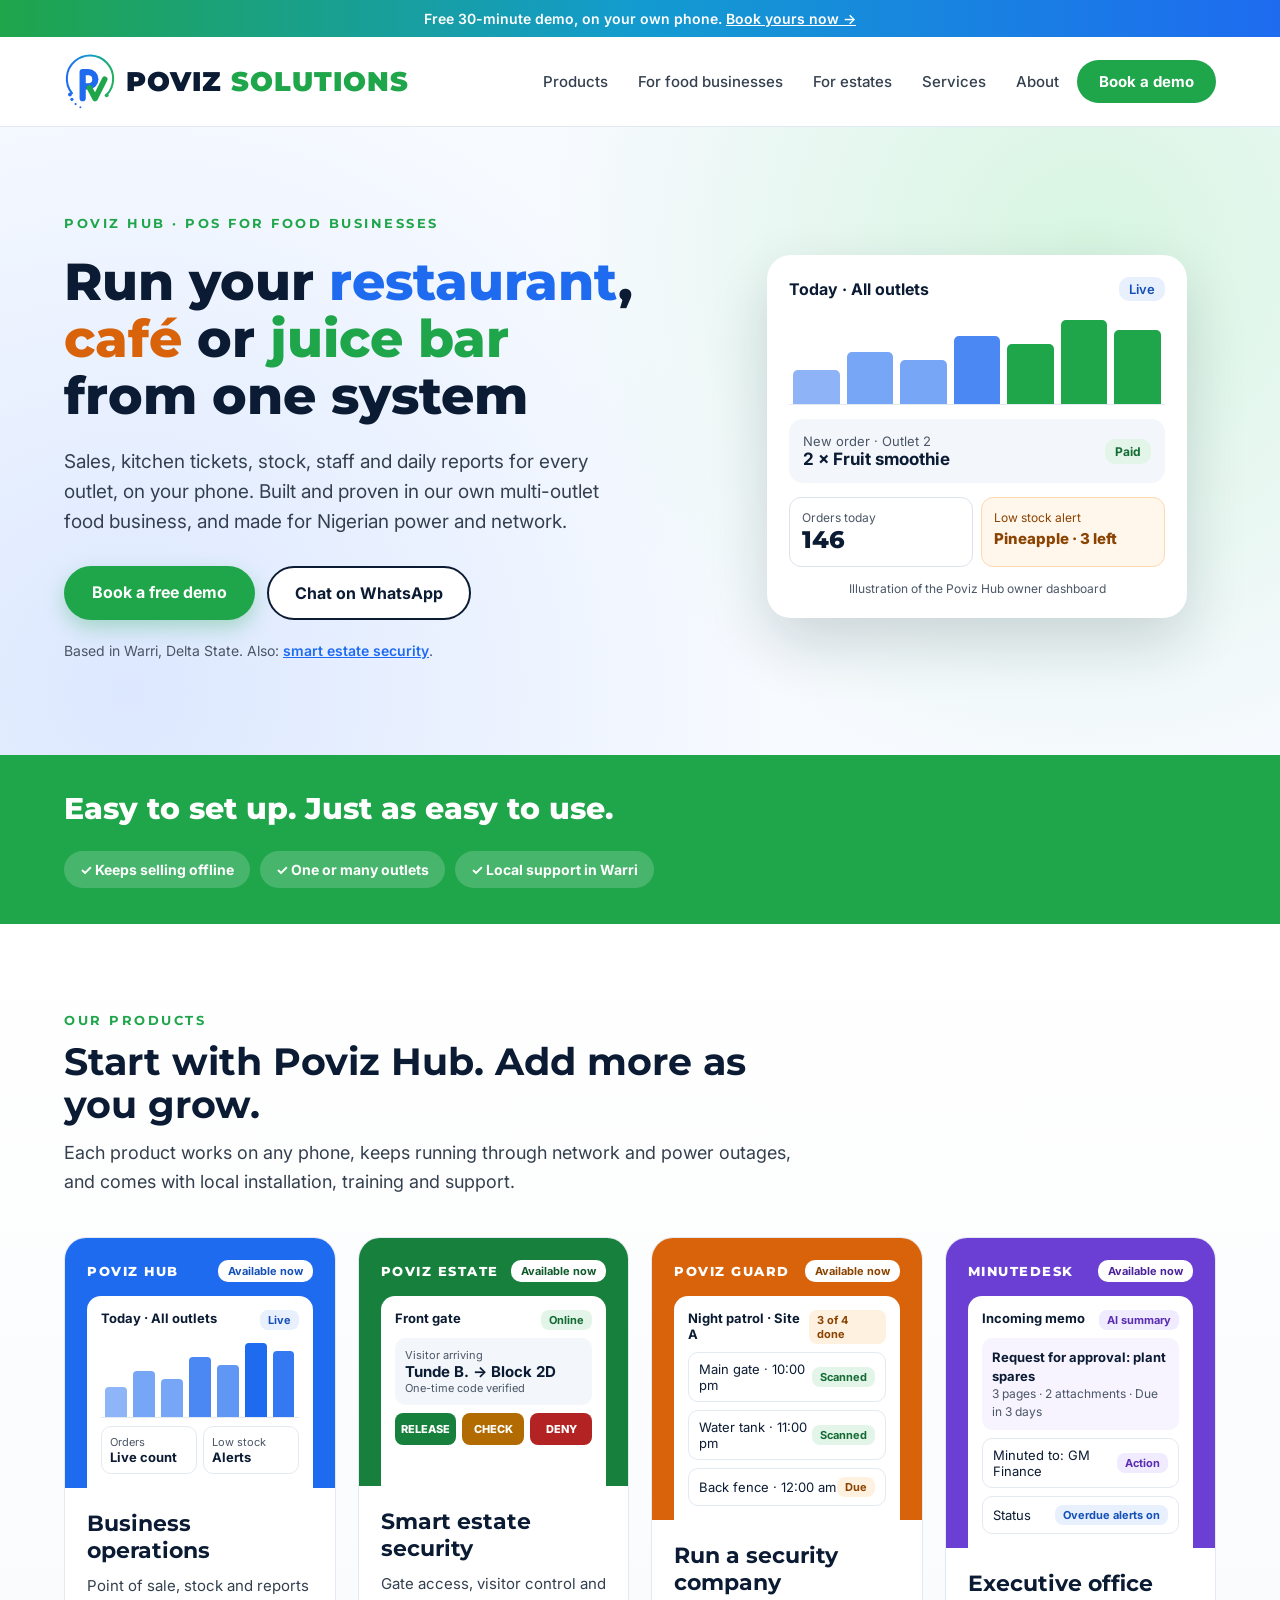
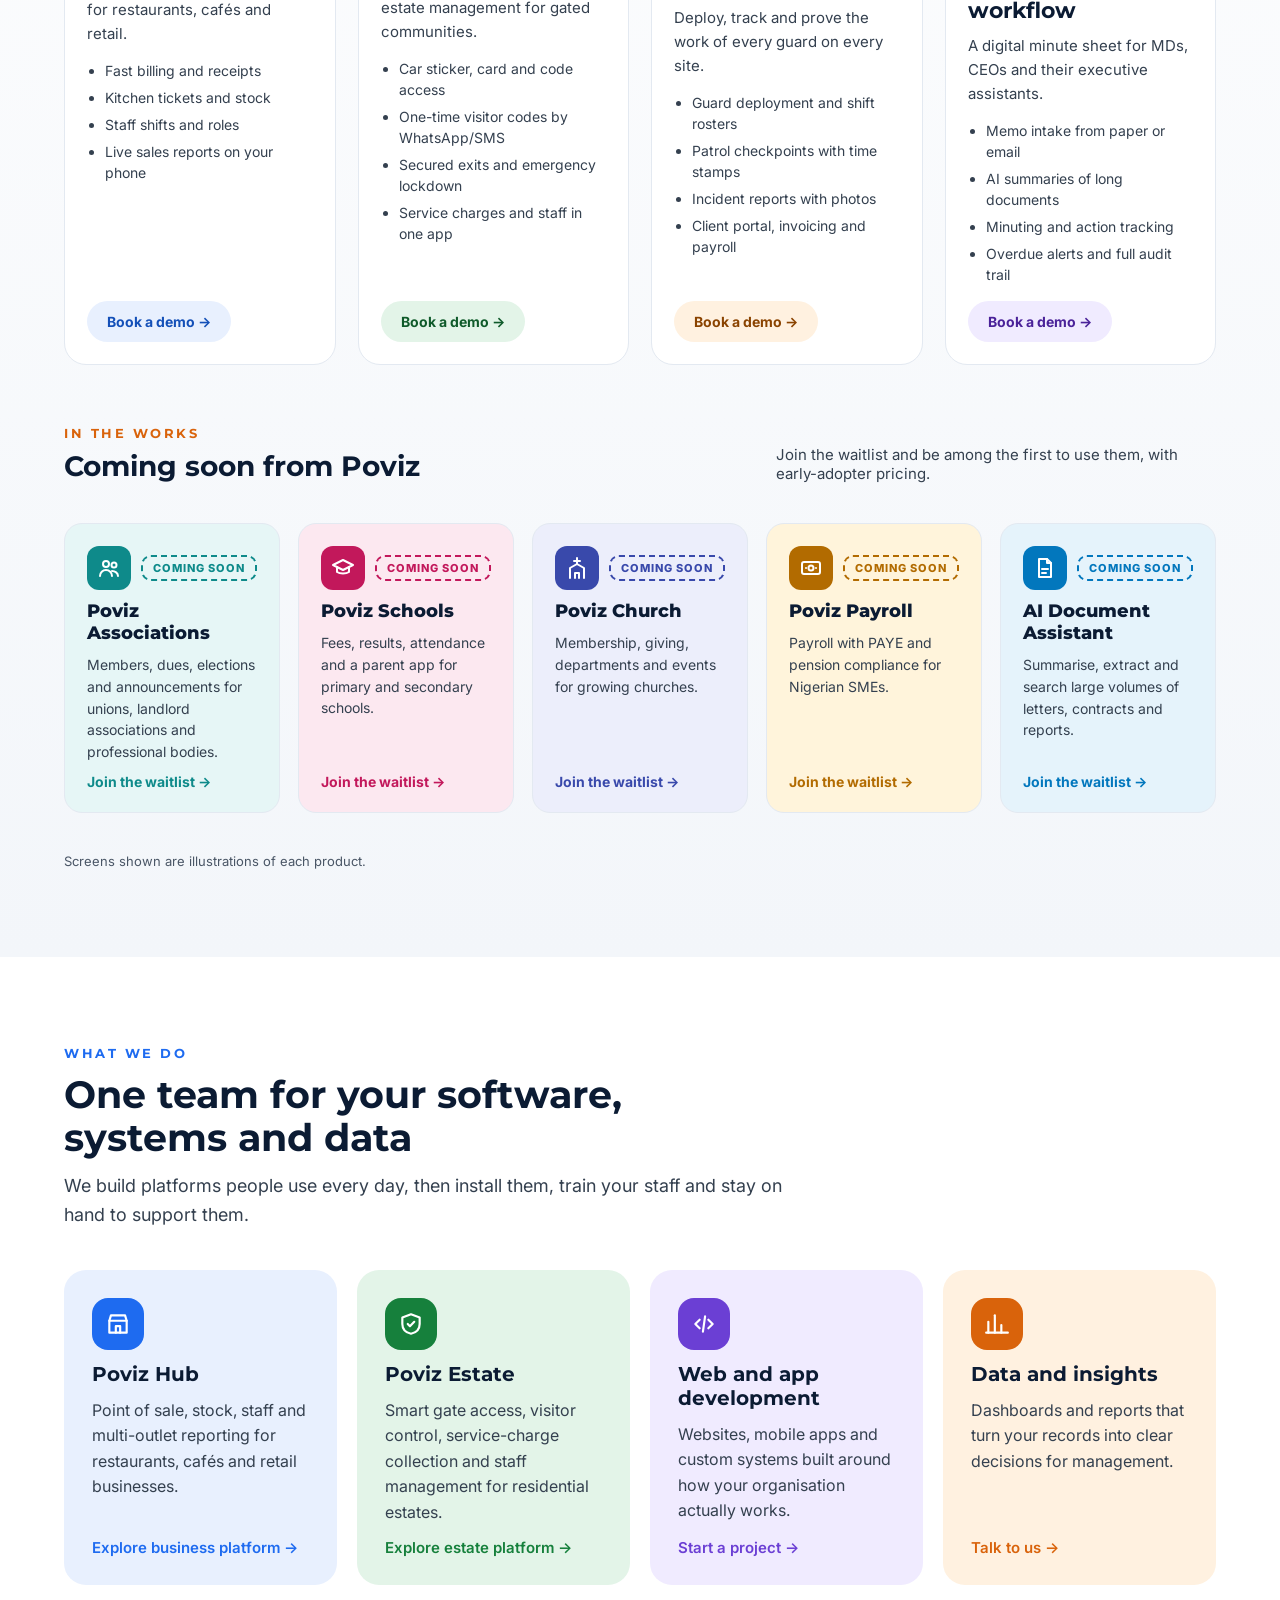
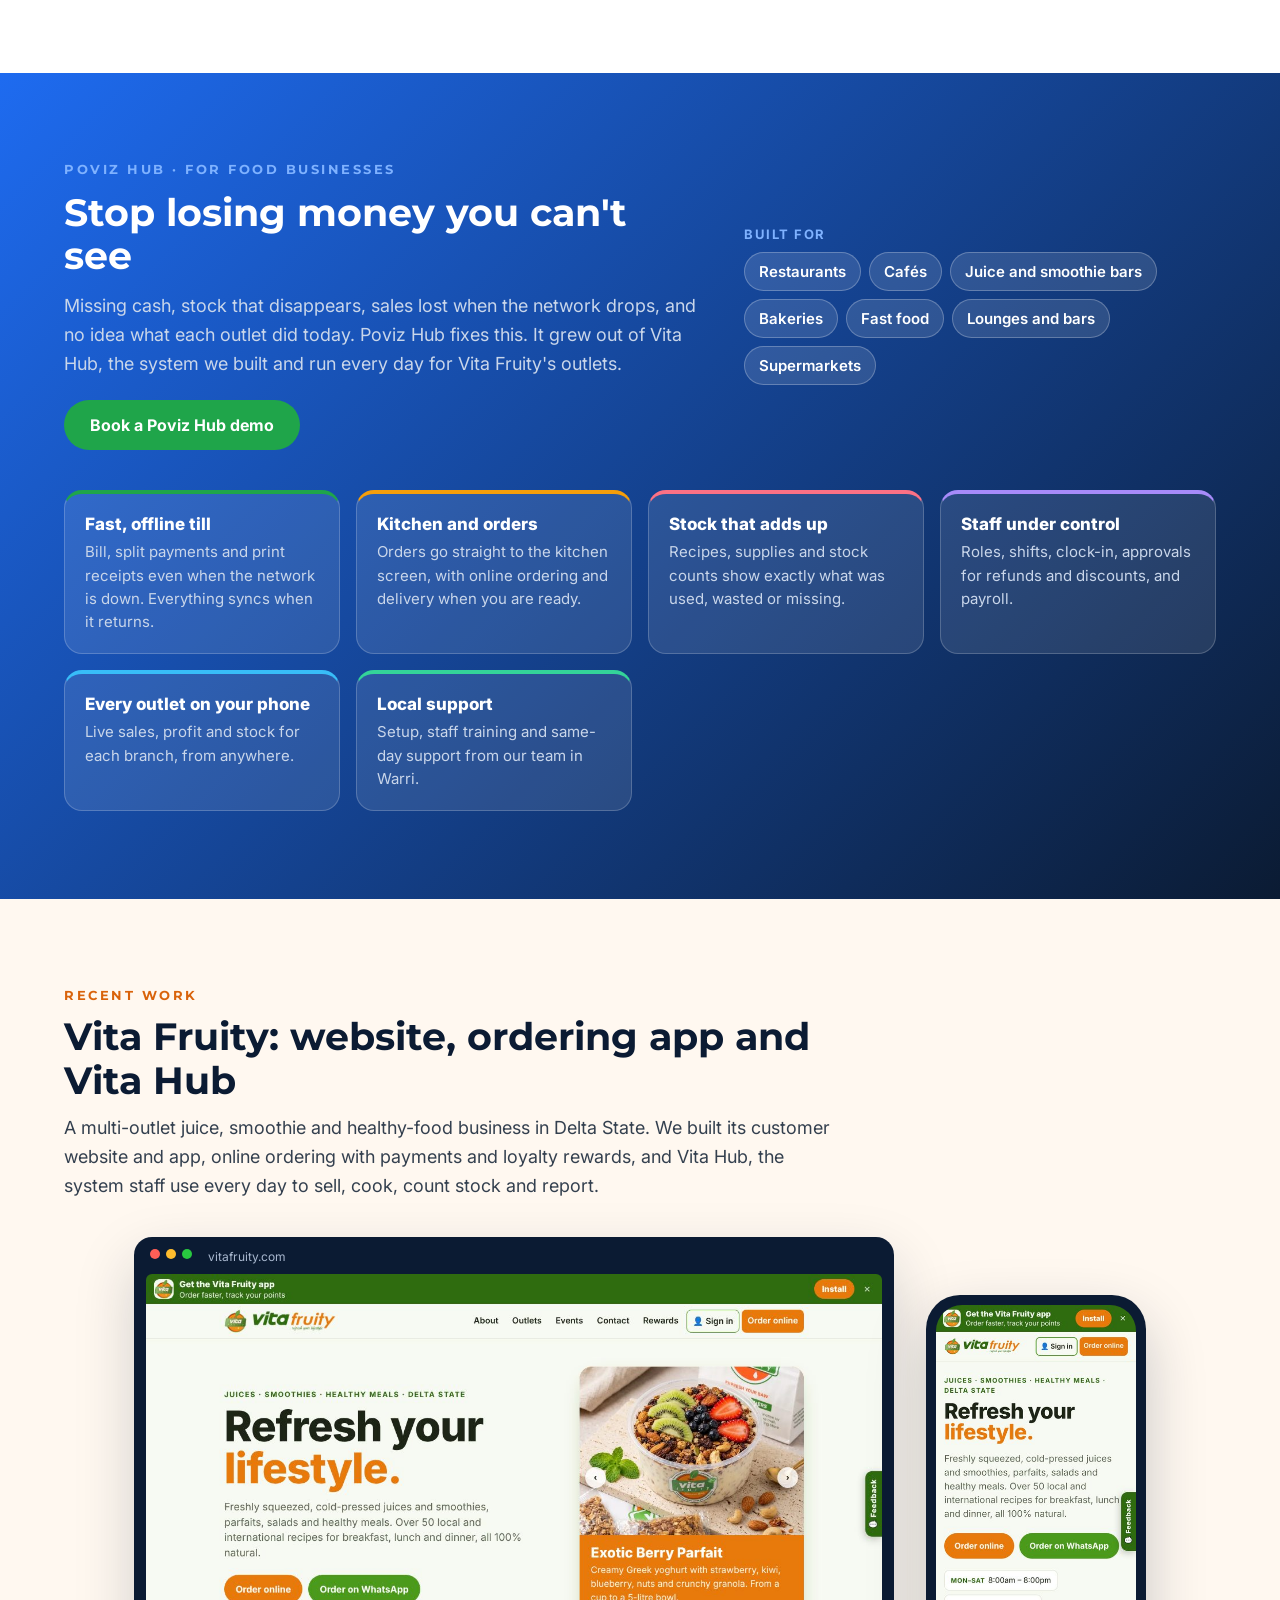
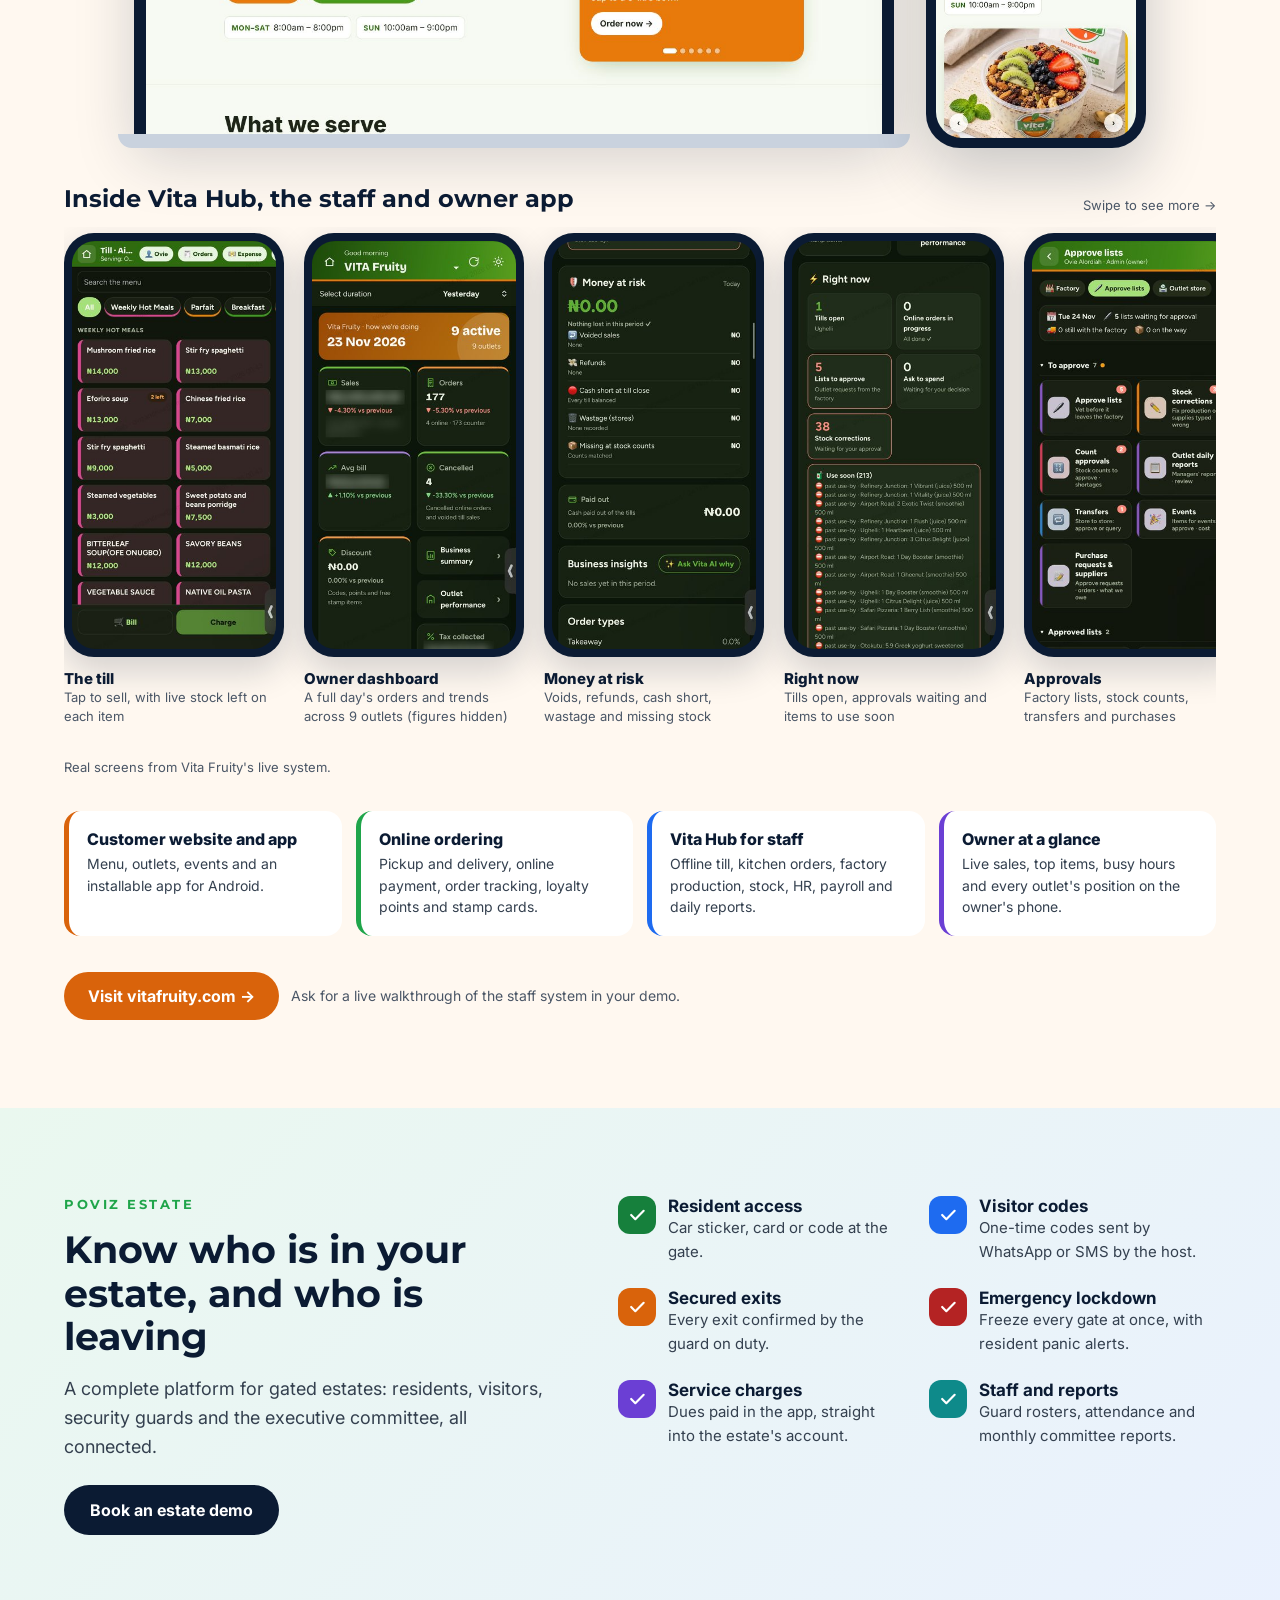
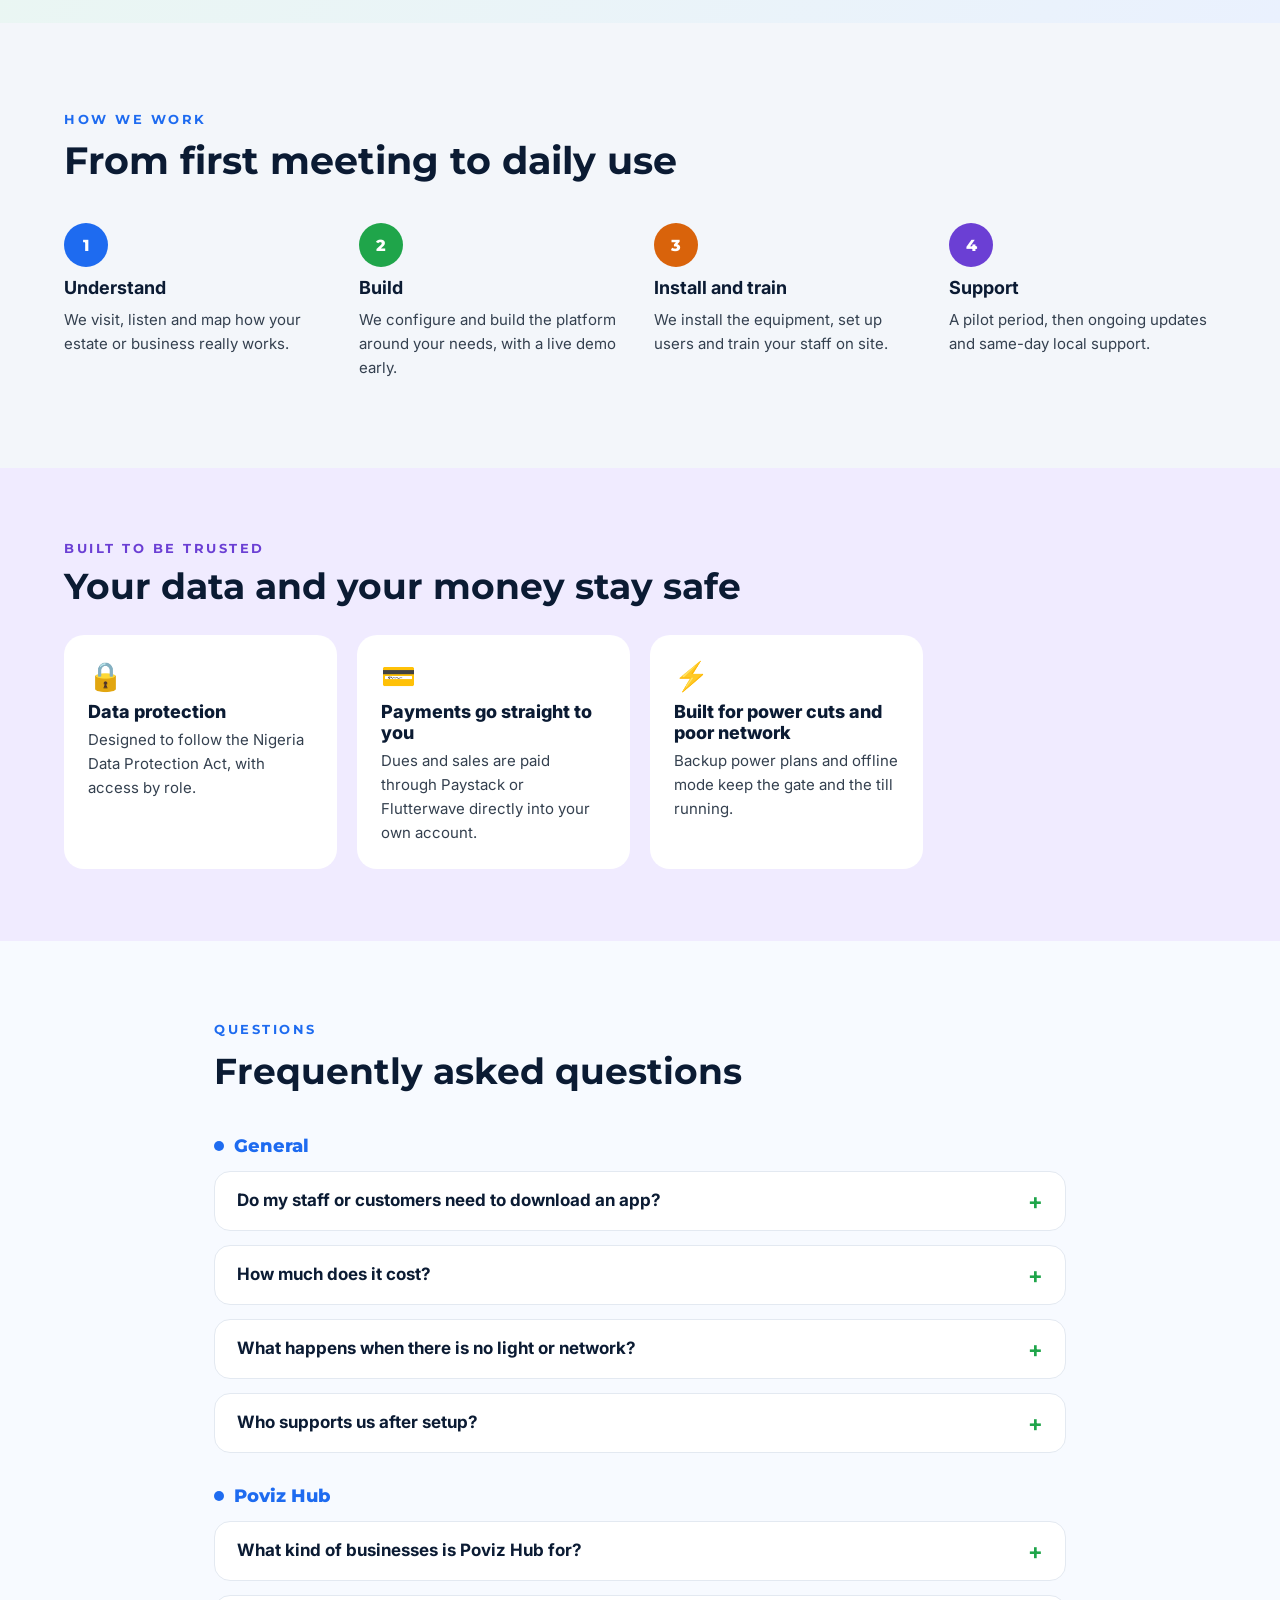
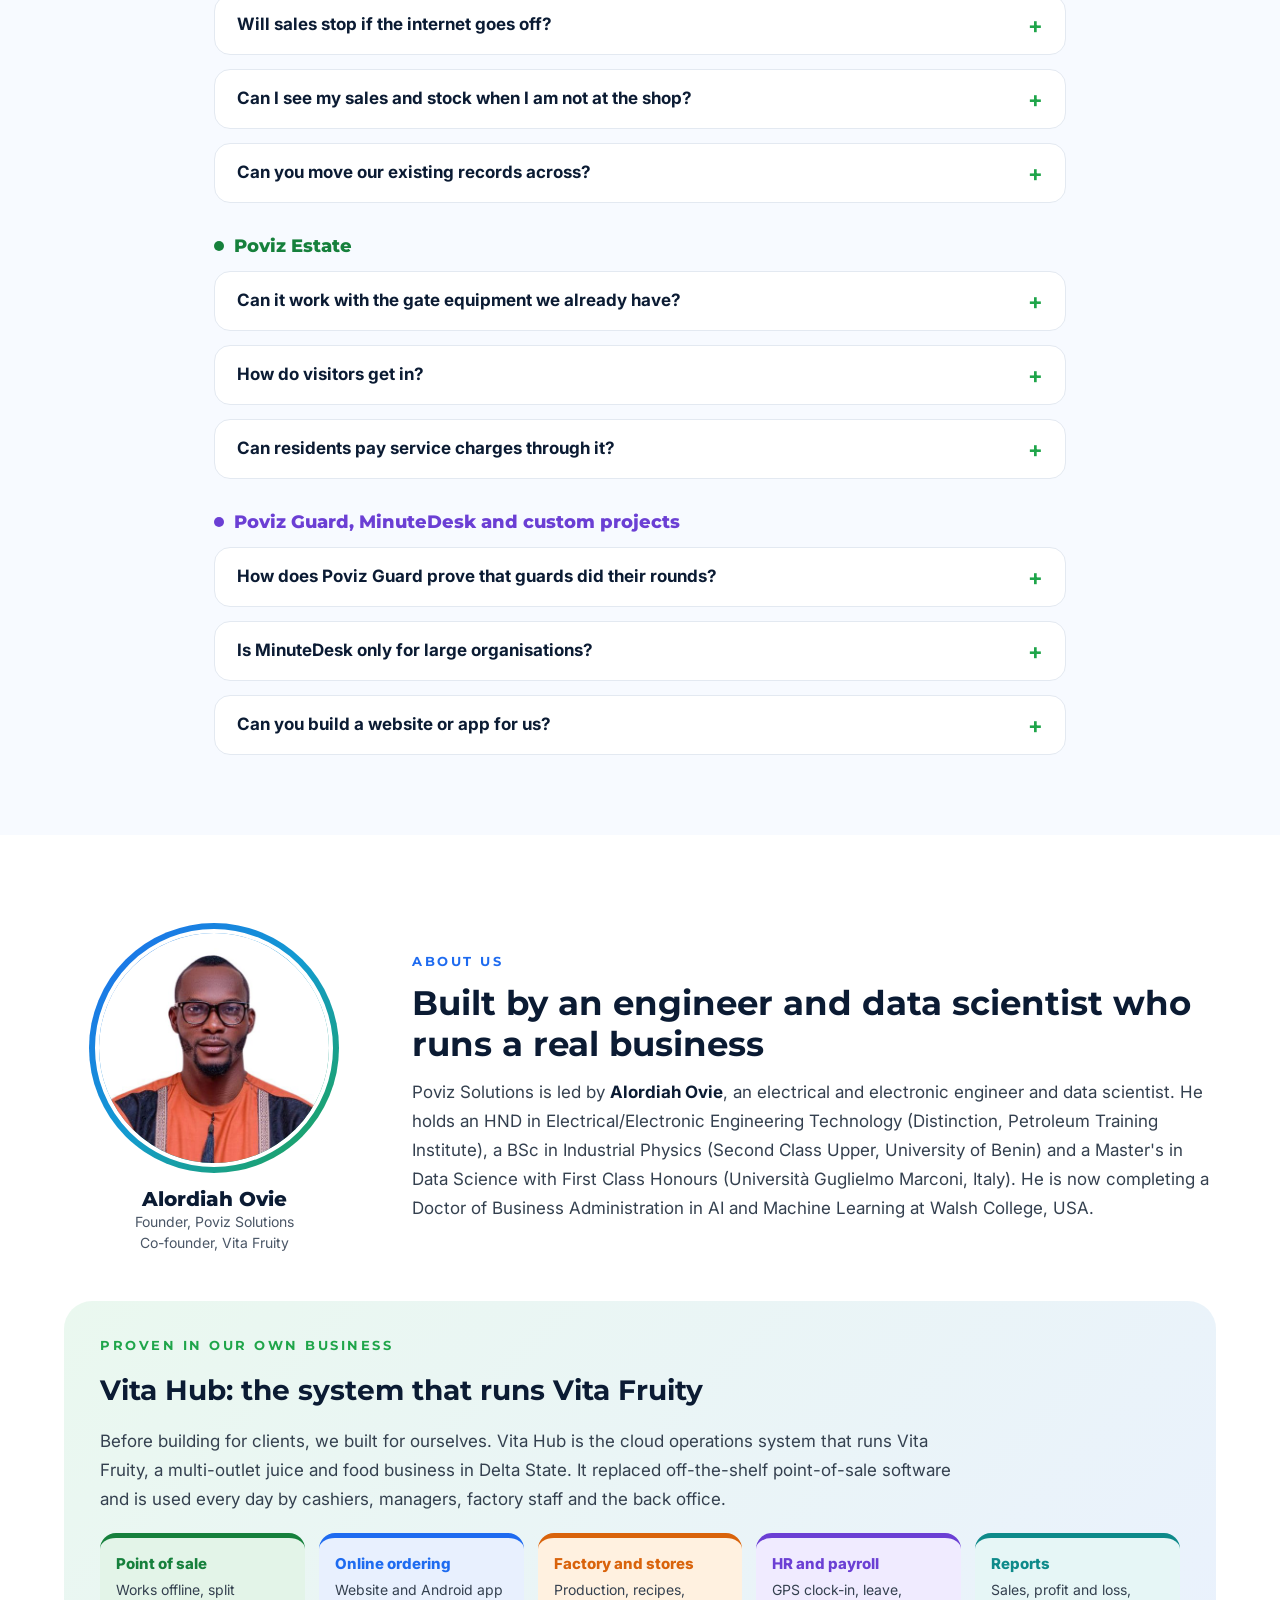
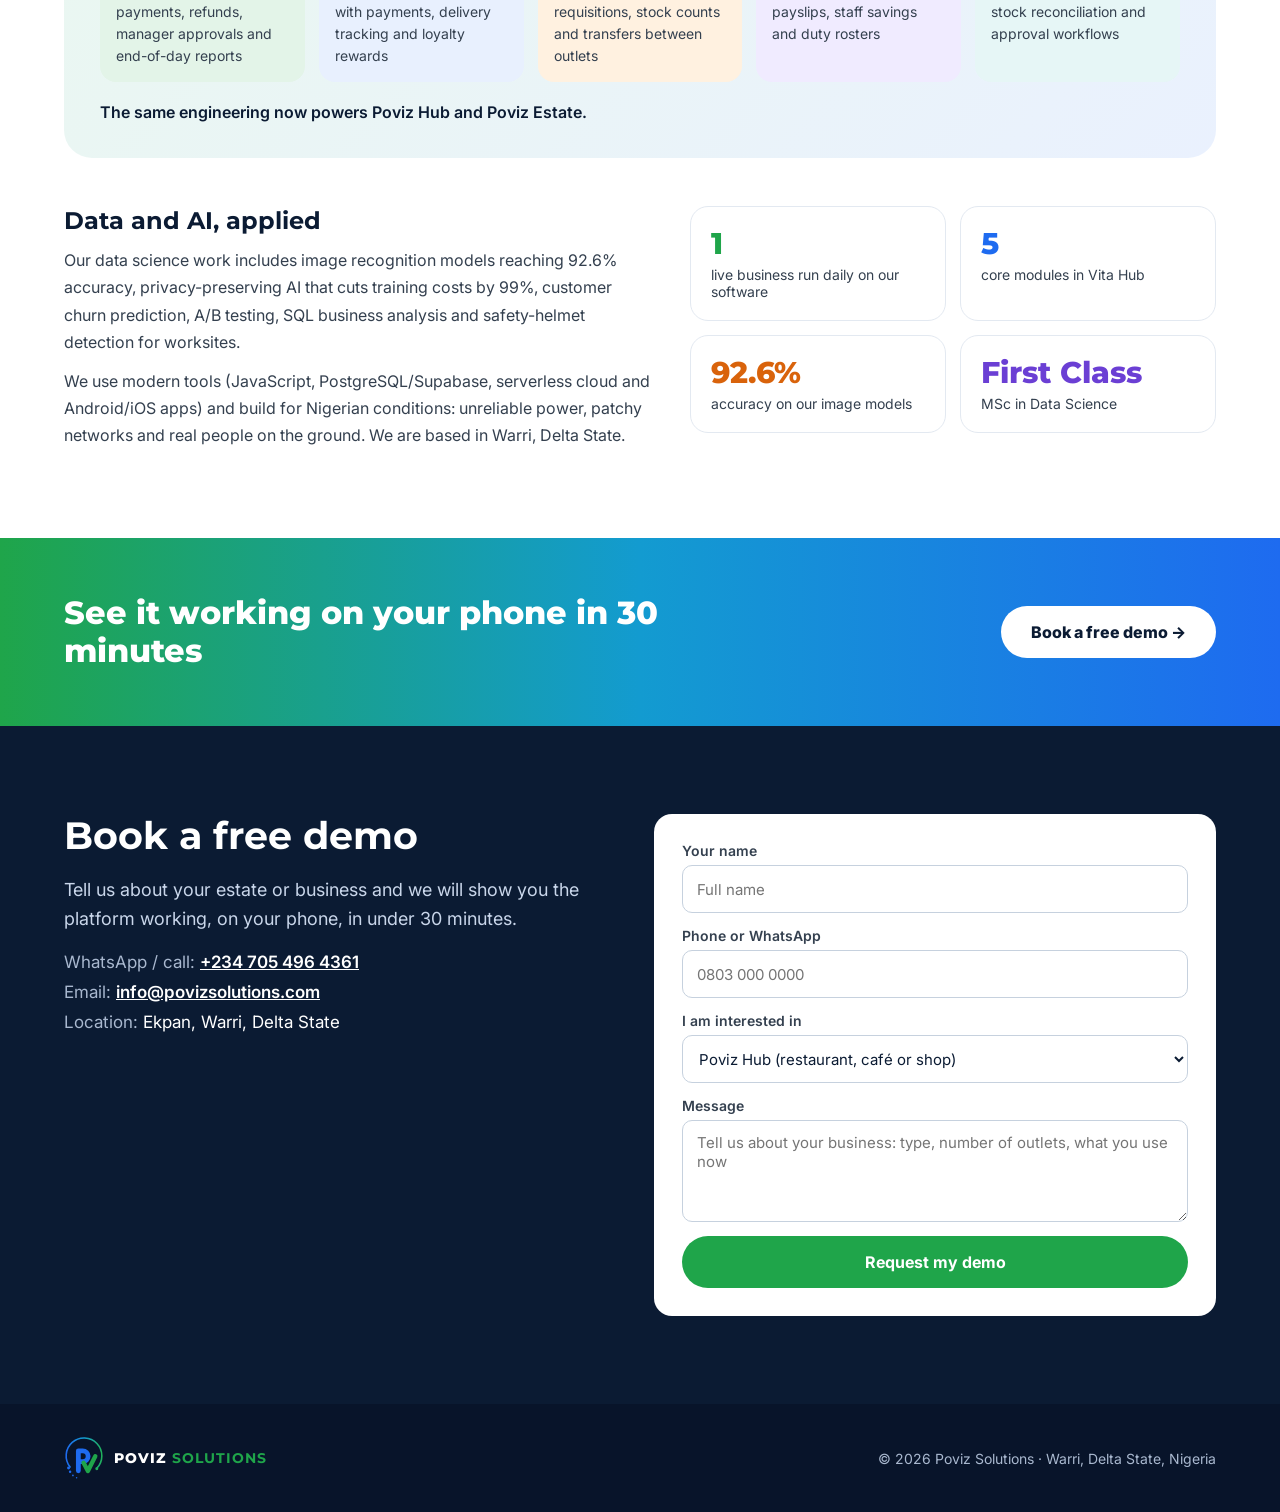
==== index.html @ ec7fb391 "Hide money figures on dashboard screenshot Co-Authored-By: Claude Opus 5.5 <noreply@anthropic.com> C" ====
<!doctype html>
<html lang="en">
<head>
<meta charset="utf-8">
<meta name="viewport" content="width=device-width, initial-scale=1">
<title>Poviz Solutions | POS and management software for restaurants, cafés and food businesses in Nigeria</title>
<meta name="description" content="Poviz Hub: POS, stock, staff and reports for restaurants, cafés, juice bars and food businesses in Nigeria. Works offline, runs multiple outlets. Also smart estate security. Based in Warri, Delta State.">
<meta property="og:title" content="Poviz Solutions">
<meta property="og:description" content="Smart systems for estates and businesses in Nigeria. Gate access, visitor control, business platforms, web and app development, data and insights.">
<meta property="og:type" content="website">
<meta property="og:url" content="https://povizsolutions.com">
<link rel="icon" type="image/svg+xml" href="/favicon.svg">
<link rel="preconnect" href="https://fonts.googleapis.com">
<link rel="preconnect" href="https://fonts.gstatic.com" crossorigin>
<link href="https://fonts.googleapis.com/css2?family=Inter:wght@400;500;600;700&family=Montserrat:wght@600;700;800;900&display=swap" rel="stylesheet">
<style>
*{box-sizing:border-box}
html{scroll-behavior:smooth}
body{margin:0;background:#ffffff}
a{color:#1E6BF0}a:hover{color:#0B1B33}
section[id]{scroll-margin-top:16px}
.hero-h1{font-size:52px}
.brand{font-size:27px}
@media (max-width:640px){.brand{font-size:22px}.brand-logo{width:44px;height:48px}}
@media (max-width:640px){.hero-h1{font-size:34px}h2{font-size:28px!important}}
input:focus,select:focus,textarea:focus{outline:3px solid #9CC0FF;outline-offset:1px}
.pill{border-radius:999px!important}
.lift{transition:transform .15s ease,box-shadow .15s ease}.lift:hover{transform:translateY(-4px);box-shadow:0 14px 30px rgba(11,27,51,.12)}
details{background:#ffffff;border-radius:16px;padding:18px 22px;border:1px solid #E3E9F1}
details summary{cursor:pointer;font-weight:700;font-size:17px;color:#0B1B33;list-style:none;display:flex;justify-content:space-between;gap:12px}
details summary::-webkit-details-marker{display:none}
details summary::after{content:"+";font-size:22px;color:#1FA54A;line-height:1}
details[open] summary::after{content:"–"}
details p{margin:12px 0 0 0;font-size:15px;line-height:1.65;color:#34404F}
</style>
</head>
<body>
<div style="font-family:Inter,Arial,sans-serif;color:#0B1B33;background:#ffffff">

<div style="background:linear-gradient(90deg,#1FA54A,#139BD0,#1E6BF0);color:#ffffff;text-align:center;font-size:14px;font-weight:600;padding:10px 16px">Free 30-minute demo, on your own phone. <a href="#contact" style="color:#ffffff;text-decoration:underline">Book yours now →</a></div>
<header style="background:#ffffff;border-bottom:1px solid #E3E9F1;position:sticky;top:0;z-index:10">
<div style="max-width:1200px;margin:0 auto;padding:16px 24px;display:flex;flex-wrap:wrap;align-items:center;justify-content:space-between;gap:16px">
<a href="#" style="display:flex;align-items:center;gap:10px;text-decoration:none"><svg class="brand-logo" width="52" height="57" viewBox="14 6 92 100" role="img" aria-label="Poviz Solutions logo">
<defs><linearGradient id="pvnav" x1="0" y1="0" x2="1" y2="0"><stop offset="0" stop-color="#1E6BF0"></stop><stop offset="0.5" stop-color="#139BD0"></stop><stop offset="1" stop-color="#20B25A"></stop></linearGradient></defs>
<path d="M28.1,76.8 A41 41 0 1 1 89.5,79.5" fill="none" stroke="url(#pvnav)" stroke-width="3.6" stroke-linecap="round"></path>
<circle cx="24.5" cy="79" r="3.4" fill="#1E6BF0"></circle>
<circle cx="28" cy="87.5" r="2.8" fill="#1E6BF0"></circle>
<circle cx="34.5" cy="96" r="2" fill="#1E6BF0"></circle>
<circle cx="43" cy="101.5" r="1.7" fill="#1E6BF0"></circle>
<circle cx="89.5" cy="80.5" r="3.4" fill="#20B25A"></circle>
<path d="M47,39.5 H57 A12.5 12.5 0 0 1 57,64.5 H47 M47,39.5 V85.5" fill="none" stroke="#1E6BF0" stroke-width="11" stroke-linecap="round" stroke-linejoin="round"></path>
<path d="M59,67 L69,86 L86,52" fill="none" stroke="#1FA54A" stroke-width="10" stroke-linecap="round" stroke-linejoin="round"></path>
</svg><span class="brand" style="font-family:Montserrat,Arial,sans-serif;font-weight:900;letter-spacing:1px;color:#0B1B33">POVIZ <span style="color:#1FA54A;font-weight:900">SOLUTIONS</span></span></a>
<nav style="display:flex;flex-wrap:wrap;align-items:center;gap:6px;font-size:15px;font-weight:500">
<a href="#products" style="color:#34404F;text-decoration:none;padding:10px 12px">Products</a>
<a href="#businesses" style="color:#34404F;text-decoration:none;padding:10px 12px">For food businesses</a>
<a href="#estates" style="color:#34404F;text-decoration:none;padding:10px 12px">For estates</a>
<a href="#solutions" style="color:#34404F;text-decoration:none;padding:10px 12px">Services</a>
<a href="#about" style="color:#34404F;text-decoration:none;padding:10px 12px">About</a>
<a href="#contact" style="background:#1E6BF0;color:#ffffff;text-decoration:none;padding:12px 22px;border-radius:999px;font-weight:700;background:#1FA54A!important">Book a demo</a>
</nav>
</div>
</header>

<section style="background:radial-gradient(circle at 85% 20%,#D7F5E1 0%,rgba(215,245,225,0) 45%),radial-gradient(circle at 10% 90%,#DCE8FF 0%,rgba(220,232,255,0) 50%),#F7FAFF;color:#0B1B33">
<div style="max-width:1200px;margin:0 auto;padding:88px 24px 96px 24px;display:flex;flex-wrap:wrap;gap:56px;align-items:center">
<div style="flex:1 1 520px;display:flex;flex-direction:column;gap:22px">
<div style="font-family:Montserrat,Arial,sans-serif;font-weight:700;font-size:13px;letter-spacing:2.5px;color:#1FA54A">POVIZ HUB · POS FOR FOOD BUSINESSES</div>
<h1 class="hero-h1" style="margin:0;font-family:Montserrat,Arial,sans-serif;line-height:1.1;font-weight:800;text-wrap:balance">Run your <span style="color:#1E6BF0">restaurant</span>, <span style="color:#D9630B">café</span> or <span style="color:#1FA54A">juice bar</span> from one system</h1>
<p style="margin:0;font-size:19px;line-height:1.6;color:#34404F;max-width:560px">Sales, kitchen tickets, stock, staff and daily reports for every outlet, on your phone. Built and proven in our own multi-outlet food business, and made for Nigerian power and network.</p>
<div style="display:flex;flex-wrap:wrap;gap:12px;margin-top:6px">
<a href="#contact" style="background:#1FA54A;color:#ffffff;text-decoration:none;padding:16px 28px;border-radius:999px;font-weight:700;font-size:16px;box-shadow:0 8px 20px rgba(31,165,74,.3)">Book a free demo</a>
<a href="https://wa.me/2347054964361" style="background:#ffffff;color:#0B1B33;text-decoration:none;padding:15px 26px;border-radius:999px;font-weight:700;font-size:16px;border:2px solid #0B1B33">Chat on WhatsApp</a>
</div>
<div style="font-size:14px;color:#4A5666">Based in Warri, Delta State. Also: <a href="#estates" style="color:#1E6BF0;font-weight:600">smart estate security</a>.</div>
</div>
<div style="flex:1 1 380px;display:flex;justify-content:center">
<div style="width:100%;max-width:420px;background:#ffffff;border-radius:24px;padding:22px;box-shadow:0 24px 60px rgba(11,27,51,.16);color:#0B1B33;display:flex;flex-direction:column;gap:14px">
<div style="display:flex;justify-content:space-between;align-items:center"><span style="font-weight:700">Today · All outlets</span><span style="font-size:13px;font-weight:600;color:#1450B8;background:#E8F0FE;padding:4px 10px;border-radius:10px">Live</span></div>
<div style="display:flex;align-items:flex-end;gap:7px;height:90px;border-bottom:1px solid #E3E9F1;padding:0 4px"><div style="flex:1;background:#1E6BF0;border-radius:5px 5px 0 0;height:34px;opacity:.5"></div><div style="flex:1;background:#1E6BF0;border-radius:5px 5px 0 0;height:52px;opacity:.6"></div><div style="flex:1;background:#1E6BF0;border-radius:5px 5px 0 0;height:44px;opacity:.6"></div><div style="flex:1;background:#1E6BF0;border-radius:5px 5px 0 0;height:68px;opacity:.8"></div><div style="flex:1;background:#1FA54A;border-radius:5px 5px 0 0;height:60px"></div><div style="flex:1;background:#1FA54A;border-radius:5px 5px 0 0;height:84px"></div><div style="flex:1;background:#1FA54A;border-radius:5px 5px 0 0;height:74px"></div></div>
<div style="background:#F3F6FA;border-radius:14px;padding:14px;display:flex;justify-content:space-between;align-items:center"><div><div style="font-size:13px;color:#4A5666">New order · Outlet 2</div><div style="font-size:17px;font-weight:700">2 × Fruit smoothie</div></div><span style="font-size:12px;font-weight:700;color:#136B33;background:#E3F4E8;padding:5px 10px;border-radius:10px">Paid</span></div>
<div style="display:grid;grid-template-columns:repeat(2,minmax(0,1fr));gap:8px">
<div style="border:1px solid #DCE3EC;border-radius:12px;padding:12px"><div style="font-size:12px;color:#4A5666">Orders today</div><div style="font-family:Montserrat,Arial,sans-serif;font-weight:800;font-size:24px">146</div></div>
<div style="border:1px solid #FFD9B0;background:#FFF6EC;border-radius:12px;padding:12px"><div style="font-size:12px;color:#8A4300">Low stock alert</div><div style="font-weight:800;font-size:15px;color:#8A4300;margin-top:4px">Pineapple · 3 left</div></div>
</div>
<div style="font-size:12px;color:#4A5666;text-align:center">Illustration of the Poviz Hub owner dashboard</div>
</div>
</div>
</div>
</section>

<section style="background:#1FA54A;color:#ffffff">
<div style="max-width:1200px;margin:0 auto;padding:36px 24px;display:flex;flex-wrap:wrap;gap:24px;justify-content:space-between;align-items:center">
<div style="font-family:Montserrat,Arial,sans-serif;font-weight:800;font-size:30px;line-height:1.2">Easy to set up. Just as easy to use.</div>
<div style="display:flex;flex-wrap:wrap;gap:10px;font-weight:700;font-size:14px">
<span style="background:rgba(255,255,255,.18);padding:10px 16px;border-radius:999px">✓ Keeps selling offline</span>
<span style="background:rgba(255,255,255,.18);padding:10px 16px;border-radius:999px">✓ One or many outlets</span>
<span style="background:rgba(255,255,255,.18);padding:10px 16px;border-radius:999px">✓ Local support in Warri</span>
</div></div>
</section>

<section id="products" style="background:linear-gradient(180deg,#ffffff 0%,#F3F6FA 100%)">
<div style="max-width:1200px;margin:0 auto;padding:88px 24px;display:flex;flex-direction:column;gap:40px">
<div style="display:flex;flex-direction:column;gap:12px;max-width:760px">
<div style="font-family:Montserrat,Arial,sans-serif;font-weight:700;font-size:13px;letter-spacing:2.5px;color:#1FA54A">OUR PRODUCTS</div>
<h2 style="margin:0;font-family:Montserrat,Arial,sans-serif;font-size:38px;line-height:1.15">Start with Poviz Hub. Add more as you grow.</h2>
<p style="margin:0;font-size:18px;line-height:1.6;color:#34404F">Each product works on any phone, keeps running through network and power outages, and comes with local installation, training and support.</p>
</div>
<div style="display:grid;grid-template-columns:repeat(auto-fit,minmax(270px,1fr));gap:22px">
<article class="lift" style="background:#ffffff;border-radius:22px;overflow:hidden;border:1px solid #E3E9F1;display:flex;flex-direction:column">
<div style="background:#1E6BF0;padding:22px 22px 0 22px">
<div style="display:flex;justify-content:space-between;align-items:center;margin-bottom:14px"><span style="font-family:Montserrat,Arial,sans-serif;font-weight:800;color:#ffffff;font-size:13px;letter-spacing:1.5px">POVIZ HUB</span><span style="font-size:11px;font-weight:700;color:#1450B8;background:#ffffff;padding:4px 10px;border-radius:10px">Available now</span></div>
<div style="background:#ffffff;border-radius:14px 14px 0 0;padding:14px;min-height:190px;display:flex;flex-direction:column;gap:8px;color:#0B1B33;font-size:13px"><div style="display:flex;justify-content:space-between"><b>Today · All outlets</b><span style="font-size:11px;font-weight:700;padding:3px 8px;border-radius:8px;background:#E8F0FE;color:#1450B8">Live</span></div>
<div style="display:flex;align-items:flex-end;gap:6px;height:80px;border-bottom:1px solid #E3E9F1;padding:0 4px"><div style="flex:1;background:#1E6BF0;border-radius:4px 4px 0 0;height:30px;opacity:0.5"></div><div style="flex:1;background:#1E6BF0;border-radius:4px 4px 0 0;height:46px;opacity:0.6"></div><div style="flex:1;background:#1E6BF0;border-radius:4px 4px 0 0;height:38px;opacity:0.6"></div><div style="flex:1;background:#1E6BF0;border-radius:4px 4px 0 0;height:60px;opacity:0.8"></div><div style="flex:1;background:#1E6BF0;border-radius:4px 4px 0 0;height:52px;opacity:0.7"></div><div style="flex:1;background:#1E6BF0;border-radius:4px 4px 0 0;height:74px;opacity:1"></div><div style="flex:1;background:#1E6BF0;border-radius:4px 4px 0 0;height:66px;opacity:0.9"></div></div>
<div style="display:grid;grid-template-columns:repeat(2,minmax(0,1fr));gap:6px"><div style="border:1px solid #E3E9F1;border-radius:10px;padding:8px"><div style="font-size:11px;color:#4A5666">Orders</div><b>Live count</b></div><div style="border:1px solid #E3E9F1;border-radius:10px;padding:8px"><div style="font-size:11px;color:#4A5666">Low stock</div><b>Alerts</b></div></div></div>
</div>
<div style="padding:22px;display:flex;flex-direction:column;gap:10px;flex:1">
<h3 style="margin:0;font-family:Montserrat,Arial,sans-serif;font-size:22px;color:#0B1B33">Business operations</h3>
<p style="margin:0;font-size:15px;line-height:1.6;color:#34404F">Point of sale, stock and reports for restaurants, cafés and retail.</p>
<ul style="margin:4px 0 0 0;padding-left:18px;font-size:14px;line-height:1.5;color:#34404F"><li style="margin-bottom:6px">Fast billing and receipts</li><li style="margin-bottom:6px">Kitchen tickets and stock</li><li style="margin-bottom:6px">Staff shifts and roles</li><li style="margin-bottom:6px">Live sales reports on your phone</li></ul>
<a href="#contact" style="margin-top:auto;align-self:flex-start;background:#E8F0FE;color:#1450B8;text-decoration:none;padding:12px 20px;border-radius:999px;font-weight:700;font-size:14px">Book a demo →</a>
</div></article><article class="lift" style="background:#ffffff;border-radius:22px;overflow:hidden;border:1px solid #E3E9F1;display:flex;flex-direction:column">
<div style="background:#16803C;padding:22px 22px 0 22px">
<div style="display:flex;justify-content:space-between;align-items:center;margin-bottom:14px"><span style="font-family:Montserrat,Arial,sans-serif;font-weight:800;color:#ffffff;font-size:13px;letter-spacing:1.5px">POVIZ ESTATE</span><span style="font-size:11px;font-weight:700;color:#0F5A2A;background:#ffffff;padding:4px 10px;border-radius:10px">Available now</span></div>
<div style="background:#ffffff;border-radius:14px 14px 0 0;padding:14px;min-height:190px;display:flex;flex-direction:column;gap:8px;color:#0B1B33;font-size:13px"><div style="display:flex;justify-content:space-between"><b>Front gate</b><span style="font-size:11px;font-weight:700;padding:3px 8px;border-radius:8px;background:#E3F4E8;color:#136B33">Online</span></div>
<div style="background:#F3F6FA;border-radius:10px;padding:10px"><div style="font-size:11px;color:#4A5666">Visitor arriving</div><div style="font-weight:700;font-size:15px">Tunde B. → Block 2D</div><div style="font-size:11px;color:#4A5666">One-time code verified</div></div>
<div style="display:grid;grid-template-columns:repeat(3,minmax(0,1fr));gap:6px;text-align:center;font-weight:800;font-size:11px;color:#ffffff"><div style="background:#16803C;border-radius:8px;padding:9px 0">RELEASE</div><div style="background:#B26B00;border-radius:8px;padding:9px 0">CHECK</div><div style="background:#B42323;border-radius:8px;padding:9px 0">DENY</div></div></div>
</div>
<div style="padding:22px;display:flex;flex-direction:column;gap:10px;flex:1">
<h3 style="margin:0;font-family:Montserrat,Arial,sans-serif;font-size:22px;color:#0B1B33">Smart estate security</h3>
<p style="margin:0;font-size:15px;line-height:1.6;color:#34404F">Gate access, visitor control and estate management for gated communities.</p>
<ul style="margin:4px 0 0 0;padding-left:18px;font-size:14px;line-height:1.5;color:#34404F"><li style="margin-bottom:6px">Car sticker, card and code access</li><li style="margin-bottom:6px">One-time visitor codes by WhatsApp/SMS</li><li style="margin-bottom:6px">Secured exits and emergency lockdown</li><li style="margin-bottom:6px">Service charges and staff in one app</li></ul>
<a href="#contact" style="margin-top:auto;align-self:flex-start;background:#E3F4E8;color:#0F5A2A;text-decoration:none;padding:12px 20px;border-radius:999px;font-weight:700;font-size:14px">Book a demo →</a>
</div></article><article class="lift" style="background:#ffffff;border-radius:22px;overflow:hidden;border:1px solid #E3E9F1;display:flex;flex-direction:column">
<div style="background:#D9630B;padding:22px 22px 0 22px">
<div style="display:flex;justify-content:space-between;align-items:center;margin-bottom:14px"><span style="font-family:Montserrat,Arial,sans-serif;font-weight:800;color:#ffffff;font-size:13px;letter-spacing:1.5px">POVIZ GUARD</span><span style="font-size:11px;font-weight:700;color:#8A4300;background:#ffffff;padding:4px 10px;border-radius:10px">Available now</span></div>
<div style="background:#ffffff;border-radius:14px 14px 0 0;padding:14px;min-height:190px;display:flex;flex-direction:column;gap:8px;color:#0B1B33;font-size:13px"><div style="display:flex;justify-content:space-between"><b>Night patrol · Site A</b><span style="font-size:11px;font-weight:700;padding:3px 8px;border-radius:8px;background:#FFF1E0;color:#8A4300">3 of 4 done</span></div>
<div style="display:flex;justify-content:space-between;align-items:center;border:1px solid #E3E9F1;border-radius:10px;padding:8px 10px"><span>Main gate · 10:00 pm</span><span style="font-size:11px;font-weight:700;padding:3px 8px;border-radius:8px;background:#E3F4E8;color:#136B33">Scanned</span></div>
<div style="display:flex;justify-content:space-between;align-items:center;border:1px solid #E3E9F1;border-radius:10px;padding:8px 10px"><span>Water tank · 11:00 pm</span><span style="font-size:11px;font-weight:700;padding:3px 8px;border-radius:8px;background:#E3F4E8;color:#136B33">Scanned</span></div>
<div style="display:flex;justify-content:space-between;align-items:center;border:1px solid #E3E9F1;border-radius:10px;padding:8px 10px"><span>Back fence · 12:00 am</span><span style="font-size:11px;font-weight:700;padding:3px 8px;border-radius:8px;background:#FFF1E0;color:#8A4300">Due</span></div></div>
</div>
<div style="padding:22px;display:flex;flex-direction:column;gap:10px;flex:1">
<h3 style="margin:0;font-family:Montserrat,Arial,sans-serif;font-size:22px;color:#0B1B33">Run a security company</h3>
<p style="margin:0;font-size:15px;line-height:1.6;color:#34404F">Deploy, track and prove the work of every guard on every site.</p>
<ul style="margin:4px 0 0 0;padding-left:18px;font-size:14px;line-height:1.5;color:#34404F"><li style="margin-bottom:6px">Guard deployment and shift rosters</li><li style="margin-bottom:6px">Patrol checkpoints with time stamps</li><li style="margin-bottom:6px">Incident reports with photos</li><li style="margin-bottom:6px">Client portal, invoicing and payroll</li></ul>
<a href="#contact" style="margin-top:auto;align-self:flex-start;background:#FFF1E0;color:#8A4300;text-decoration:none;padding:12px 20px;border-radius:999px;font-weight:700;font-size:14px">Book a demo →</a>
</div></article><article class="lift" style="background:#ffffff;border-radius:22px;overflow:hidden;border:1px solid #E3E9F1;display:flex;flex-direction:column">
<div style="background:#6B3FD4;padding:22px 22px 0 22px">
<div style="display:flex;justify-content:space-between;align-items:center;margin-bottom:14px"><span style="font-family:Montserrat,Arial,sans-serif;font-weight:800;color:#ffffff;font-size:13px;letter-spacing:1.5px">MINUTEDESK</span><span style="font-size:11px;font-weight:700;color:#4A2299;background:#ffffff;padding:4px 10px;border-radius:10px">Available now</span></div>
<div style="background:#ffffff;border-radius:14px 14px 0 0;padding:14px;min-height:190px;display:flex;flex-direction:column;gap:8px;color:#0B1B33;font-size:13px"><div style="display:flex;justify-content:space-between"><b>Incoming memo</b><span style="font-size:11px;font-weight:700;padding:3px 8px;border-radius:8px;background:#F0EBFF;color:#5B2DB0">AI summary</span></div>
<div style="background:#F7F4FF;border-radius:10px;padding:10px;line-height:1.45"><div style="font-weight:700">Request for approval: plant spares</div><div style="font-size:12px;color:#4A5666">3 pages · 2 attachments · Due in 3 days</div></div>
<div style="display:flex;justify-content:space-between;align-items:center;border:1px solid #E3E9F1;border-radius:10px;padding:8px 10px"><span>Minuted to: GM Finance</span><span style="font-size:11px;font-weight:700;padding:3px 8px;border-radius:8px;background:#F0EBFF;color:#5B2DB0">Action</span></div>
<div style="display:flex;justify-content:space-between;align-items:center;border:1px solid #E3E9F1;border-radius:10px;padding:8px 10px"><span>Status</span><span style="font-size:11px;font-weight:700;padding:3px 8px;border-radius:8px;background:#E8F0FE;color:#1450B8">Overdue alerts on</span></div></div>
</div>
<div style="padding:22px;display:flex;flex-direction:column;gap:10px;flex:1">
<h3 style="margin:0;font-family:Montserrat,Arial,sans-serif;font-size:22px;color:#0B1B33">Executive office workflow</h3>
<p style="margin:0;font-size:15px;line-height:1.6;color:#34404F">A digital minute sheet for MDs, CEOs and their executive assistants.</p>
<ul style="margin:4px 0 0 0;padding-left:18px;font-size:14px;line-height:1.5;color:#34404F"><li style="margin-bottom:6px">Memo intake from paper or email</li><li style="margin-bottom:6px">AI summaries of long documents</li><li style="margin-bottom:6px">Minuting and action tracking</li><li style="margin-bottom:6px">Overdue alerts and full audit trail</li></ul>
<a href="#contact" style="margin-top:auto;align-self:flex-start;background:#F0EBFF;color:#4A2299;text-decoration:none;padding:12px 20px;border-radius:999px;font-weight:700;font-size:14px">Book a demo →</a>
</div></article>
</div>
<div style="display:flex;flex-wrap:wrap;justify-content:space-between;align-items:flex-end;gap:12px;margin-top:20px">
<div style="display:flex;flex-direction:column;gap:8px"><div style="font-family:Montserrat,Arial,sans-serif;font-weight:700;font-size:13px;letter-spacing:2.5px;color:#D9630B">IN THE WORKS</div><h3 style="margin:0;font-family:Montserrat,Arial,sans-serif;font-size:28px;color:#0B1B33">Coming soon from Poviz</h3></div>
<p style="margin:0;font-size:15px;color:#34404F;max-width:440px">Join the waitlist and be among the first to use them, with early-adopter pricing.</p>
</div>
<div style="display:grid;grid-template-columns:repeat(auto-fit,minmax(210px,1fr));gap:18px">
<div style="background:#E6F6F6;border-radius:18px;padding:22px;display:flex;flex-direction:column;gap:10px;border:1px solid #E3E9F1">
<div style="display:flex;justify-content:space-between;align-items:center"><div style="width:44px;height:44px;border-radius:12px;background:#0E8A8A;display:flex;align-items:center;justify-content:center"><svg width="24" height="24" viewBox="0 0 24 24" fill="none" stroke="#ffffff" stroke-width="2" stroke-linecap="round" stroke-linejoin="round" aria-hidden="true"><circle cx="9" cy="8" r="3"></circle><circle cx="17" cy="9" r="2.5"></circle><path d="M3 20c0-3.3 2.7-6 6-6s6 2.7 6 6"></path><path d="M15 15c3 0 6 2 6 5"></path></svg></div><span style="font-size:11px;font-weight:800;letter-spacing:1px;color:#0E8A8A;border:2px dashed #0E8A8A;padding:4px 10px;border-radius:10px">COMING SOON</span></div>
<div style="font-family:Montserrat,Arial,sans-serif;font-weight:800;font-size:18px;color:#0B1B33">Poviz Associations</div>
<div style="font-size:14px;line-height:1.55;color:#34404F">Members, dues, elections and announcements for unions, landlord associations and professional bodies.</div>
<a href="#contact" style="margin-top:auto;font-weight:700;font-size:14px;color:#0E8A8A;text-decoration:none">Join the waitlist →</a></div><div style="background:#FCE8F0;border-radius:18px;padding:22px;display:flex;flex-direction:column;gap:10px;border:1px solid #E3E9F1">
<div style="display:flex;justify-content:space-between;align-items:center"><div style="width:44px;height:44px;border-radius:12px;background:#C2185B;display:flex;align-items:center;justify-content:center"><svg width="24" height="24" viewBox="0 0 24 24" fill="none" stroke="#ffffff" stroke-width="2" stroke-linecap="round" stroke-linejoin="round" aria-hidden="true"><path d="M2 9l10-5 10 5-10 5z"></path><path d="M6 11v5c3 2 9 2 12 0v-5"></path></svg></div><span style="font-size:11px;font-weight:800;letter-spacing:1px;color:#C2185B;border:2px dashed #C2185B;padding:4px 10px;border-radius:10px">COMING SOON</span></div>
<div style="font-family:Montserrat,Arial,sans-serif;font-weight:800;font-size:18px;color:#0B1B33">Poviz Schools</div>
<div style="font-size:14px;line-height:1.55;color:#34404F">Fees, results, attendance and a parent app for primary and secondary schools.</div>
<a href="#contact" style="margin-top:auto;font-weight:700;font-size:14px;color:#C2185B;text-decoration:none">Join the waitlist →</a></div><div style="background:#ECEEFB;border-radius:18px;padding:22px;display:flex;flex-direction:column;gap:10px;border:1px solid #E3E9F1">
<div style="display:flex;justify-content:space-between;align-items:center"><div style="width:44px;height:44px;border-radius:12px;background:#3949AB;display:flex;align-items:center;justify-content:center"><svg width="24" height="24" viewBox="0 0 24 24" fill="none" stroke="#ffffff" stroke-width="2" stroke-linecap="round" stroke-linejoin="round" aria-hidden="true"><path d="M12 2v6"></path><path d="M9 5h6"></path><path d="M5 22V12l7-4 7 4v10"></path><path d="M10 22v-5h4v5"></path></svg></div><span style="font-size:11px;font-weight:800;letter-spacing:1px;color:#3949AB;border:2px dashed #3949AB;padding:4px 10px;border-radius:10px">COMING SOON</span></div>
<div style="font-family:Montserrat,Arial,sans-serif;font-weight:800;font-size:18px;color:#0B1B33">Poviz Church</div>
<div style="font-size:14px;line-height:1.55;color:#34404F">Membership, giving, departments and events for growing churches.</div>
<a href="#contact" style="margin-top:auto;font-weight:700;font-size:14px;color:#3949AB;text-decoration:none">Join the waitlist →</a></div><div style="background:#FFF4DB;border-radius:18px;padding:22px;display:flex;flex-direction:column;gap:10px;border:1px solid #E3E9F1">
<div style="display:flex;justify-content:space-between;align-items:center"><div style="width:44px;height:44px;border-radius:12px;background:#B26B00;display:flex;align-items:center;justify-content:center"><svg width="24" height="24" viewBox="0 0 24 24" fill="none" stroke="#ffffff" stroke-width="2" stroke-linecap="round" stroke-linejoin="round" aria-hidden="true"><rect x="3" y="6" width="18" height="12" rx="2"></rect><circle cx="12" cy="12" r="2.5"></circle><path d="M7 12h.01M17 12h.01"></path></svg></div><span style="font-size:11px;font-weight:800;letter-spacing:1px;color:#B26B00;border:2px dashed #B26B00;padding:4px 10px;border-radius:10px">COMING SOON</span></div>
<div style="font-family:Montserrat,Arial,sans-serif;font-weight:800;font-size:18px;color:#0B1B33">Poviz Payroll</div>
<div style="font-size:14px;line-height:1.55;color:#34404F">Payroll with PAYE and pension compliance for Nigerian SMEs.</div>
<a href="#contact" style="margin-top:auto;font-weight:700;font-size:14px;color:#B26B00;text-decoration:none">Join the waitlist →</a></div><div style="background:#E5F3FB;border-radius:18px;padding:22px;display:flex;flex-direction:column;gap:10px;border:1px solid #E3E9F1">
<div style="display:flex;justify-content:space-between;align-items:center"><div style="width:44px;height:44px;border-radius:12px;background:#0277BD;display:flex;align-items:center;justify-content:center"><svg width="24" height="24" viewBox="0 0 24 24" fill="none" stroke="#ffffff" stroke-width="2" stroke-linecap="round" stroke-linejoin="round" aria-hidden="true"><path d="M14 3H6v18h12V7z"></path><path d="M14 3v4h4"></path><path d="M9 13h6M9 17h4"></path></svg></div><span style="font-size:11px;font-weight:800;letter-spacing:1px;color:#0277BD;border:2px dashed #0277BD;padding:4px 10px;border-radius:10px">COMING SOON</span></div>
<div style="font-family:Montserrat,Arial,sans-serif;font-weight:800;font-size:18px;color:#0B1B33">AI Document Assistant</div>
<div style="font-size:14px;line-height:1.55;color:#34404F">Summarise, extract and search large volumes of letters, contracts and reports.</div>
<a href="#contact" style="margin-top:auto;font-weight:700;font-size:14px;color:#0277BD;text-decoration:none">Join the waitlist →</a></div>
</div>
<p style="margin:0;font-size:13px;color:#4A5666">Screens shown are illustrations of each product.</p>
</div>
</section>
<section id="solutions" style="background:#ffffff">
<div style="max-width:1200px;margin:0 auto;padding:88px 24px;display:flex;flex-direction:column;gap:40px">
<div style="display:flex;flex-direction:column;gap:12px;max-width:720px">
<div style="font-family:Montserrat,Arial,sans-serif;font-weight:700;font-size:13px;letter-spacing:2.5px;color:#1E6BF0">WHAT WE DO</div>
<h2 style="margin:0;font-family:Montserrat,Arial,sans-serif;font-size:38px;line-height:1.15">One team for your software, systems and data</h2>
<p style="margin:0;font-size:18px;line-height:1.6;color:#34404F">We build platforms people use every day, then install them, train your staff and stay on hand to support them.</p>
</div>
<div style="display:grid;grid-template-columns:repeat(auto-fit,minmax(250px,1fr));gap:20px">
<div class="lift" style="background:#E8F0FE;border-radius:22px;padding:28px;display:flex;flex-direction:column;gap:12px">
<div style="width:52px;height:52px;border-radius:16px;background:#1E6BF0;display:flex;align-items:center;justify-content:center"><svg width="26" height="26" viewBox="0 0 24 24" fill="none" stroke="#ffffff" stroke-width="2" stroke-linecap="round" stroke-linejoin="round" aria-hidden="true"><path d="M4 9l1.5-5h13L20 9"></path><path d="M4 9h16v11H4z"></path><path d="M10 20v-6h4v6"></path></svg></div>
<h3 style="margin:0;font-family:Montserrat,Arial,sans-serif;font-size:20px;color:#0B1B33">Poviz Hub</h3>
<p style="margin:0;font-size:16px;line-height:1.6;color:#34404F">Point of sale, stock, staff and multi-outlet reporting for restaurants, cafés and retail businesses.</p>
<a href="#contact" style="margin-top:auto;font-weight:600;font-size:15px;text-decoration:none;color:#1E6BF0">Explore business platform →</a></div>
<div class="lift" style="background:#E3F4E8;border-radius:22px;padding:28px;display:flex;flex-direction:column;gap:12px">
<div style="width:52px;height:52px;border-radius:16px;background:#16803C;display:flex;align-items:center;justify-content:center"><svg width="26" height="26" viewBox="0 0 24 24" fill="none" stroke="#ffffff" stroke-width="2" stroke-linecap="round" stroke-linejoin="round" aria-hidden="true"><path d="M12 3l8 3v6c0 5-3.5 8-8 9-4.5-1-8-4-8-9V6l8-3z"></path><path d="M9 12l2 2 4-4"></path></svg></div>
<h3 style="margin:0;font-family:Montserrat,Arial,sans-serif;font-size:20px;color:#0B1B33">Poviz Estate</h3>
<p style="margin:0;font-size:16px;line-height:1.6;color:#34404F">Smart gate access, visitor control, service-charge collection and staff management for residential estates.</p>
<a href="#contact" style="margin-top:auto;font-weight:600;font-size:15px;text-decoration:none;color:#16803C">Explore estate platform →</a></div>
<div class="lift" style="background:#F0EBFF;border-radius:22px;padding:28px;display:flex;flex-direction:column;gap:12px">
<div style="width:52px;height:52px;border-radius:16px;background:#6B3FD4;display:flex;align-items:center;justify-content:center"><svg width="26" height="26" viewBox="0 0 24 24" fill="none" stroke="#ffffff" stroke-width="2" stroke-linecap="round" stroke-linejoin="round" aria-hidden="true"><path d="M8 8l-4 4 4 4"></path><path d="M16 8l4 4-4 4"></path><path d="M13 5l-2 14"></path></svg></div>
<h3 style="margin:0;font-family:Montserrat,Arial,sans-serif;font-size:20px;color:#0B1B33">Web and app development</h3>
<p style="margin:0;font-size:16px;line-height:1.6;color:#34404F">Websites, mobile apps and custom systems built around how your organisation actually works.</p>
<a href="#contact" style="margin-top:auto;font-weight:600;font-size:15px;text-decoration:none;color:#6B3FD4">Start a project →</a></div>
<div class="lift" style="background:#FFF1E0;border-radius:22px;padding:28px;display:flex;flex-direction:column;gap:12px">
<div style="width:52px;height:52px;border-radius:16px;background:#D9630B;display:flex;align-items:center;justify-content:center"><svg width="26" height="26" viewBox="0 0 24 24" fill="none" stroke="#ffffff" stroke-width="2" stroke-linecap="round" stroke-linejoin="round" aria-hidden="true"><path d="M4 20V10"></path><path d="M10 20V4"></path><path d="M16 20v-7"></path><path d="M22 20H2"></path></svg></div>
<h3 style="margin:0;font-family:Montserrat,Arial,sans-serif;font-size:20px;color:#0B1B33">Data and insights</h3>
<p style="margin:0;font-size:16px;line-height:1.6;color:#34404F">Dashboards and reports that turn your records into clear decisions for management.</p>
<a href="#contact" style="margin-top:auto;font-weight:600;font-size:15px;text-decoration:none;color:#D9630B">Talk to us →</a></div>
</div>
</div>
</section>

<section id="businesses" style="background:linear-gradient(135deg,#1E6BF0 0%,#0B1B33 100%);color:#ffffff">
<div style="max-width:1200px;margin:0 auto;padding:88px 24px;display:flex;flex-direction:column;gap:40px">
<div style="display:flex;flex-wrap:wrap;gap:48px;align-items:center">
<div style="flex:1 1 520px;display:flex;flex-direction:column;gap:14px">
<div style="font-family:Montserrat,Arial,sans-serif;font-weight:700;font-size:13px;letter-spacing:2.5px;color:#7FB2FF">POVIZ HUB · FOR FOOD BUSINESSES</div>
<h2 style="margin:0;font-family:Montserrat,Arial,sans-serif;font-size:38px;line-height:1.15">Stop losing money you can't see</h2>
<p style="margin:0;font-size:18px;line-height:1.6;color:#C9D6EA">Missing cash, stock that disappears, sales lost when the network drops, and no idea what each outlet did today. Poviz Hub fixes this. It grew out of Vita Hub, the system we built and run every day for Vita Fruity's outlets.</p>
<a href="#contact" style="align-self:flex-start;background:#1FA54A;color:#ffffff;text-decoration:none;padding:15px 26px;border-radius:999px;font-weight:700;font-size:16px;margin-top:8px">Book a Poviz Hub demo</a>
</div>
<div style="flex:1 1 360px;display:flex;flex-direction:column;gap:10px;font-size:15px">
<div style="font-weight:700;color:#7FB2FF;font-size:13px;letter-spacing:1.5px">BUILT FOR</div>
<div style="display:flex;flex-wrap:wrap;gap:8px"><span style="background:rgba(255,255,255,.12);border:1px solid rgba(255,255,255,.25);padding:9px 14px;border-radius:999px;font-weight:600">Restaurants</span><span style="background:rgba(255,255,255,.12);border:1px solid rgba(255,255,255,.25);padding:9px 14px;border-radius:999px;font-weight:600">Cafés</span><span style="background:rgba(255,255,255,.12);border:1px solid rgba(255,255,255,.25);padding:9px 14px;border-radius:999px;font-weight:600">Juice and smoothie bars</span><span style="background:rgba(255,255,255,.12);border:1px solid rgba(255,255,255,.25);padding:9px 14px;border-radius:999px;font-weight:600">Bakeries</span><span style="background:rgba(255,255,255,.12);border:1px solid rgba(255,255,255,.25);padding:9px 14px;border-radius:999px;font-weight:600">Fast food</span><span style="background:rgba(255,255,255,.12);border:1px solid rgba(255,255,255,.25);padding:9px 14px;border-radius:999px;font-weight:600">Lounges and bars</span><span style="background:rgba(255,255,255,.12);border:1px solid rgba(255,255,255,.25);padding:9px 14px;border-radius:999px;font-weight:600">Supermarkets</span></div>
</div>
</div>
<div style="display:grid;grid-template-columns:repeat(auto-fit,minmax(240px,1fr));gap:16px"><div style="background:rgba(255,255,255,.1);border:1px solid rgba(255,255,255,.2);border-top:4px solid #1FA54A;border-radius:18px;padding:20px"><div style="font-weight:800;font-size:17px;margin-bottom:6px">Fast, offline till</div><div style="font-size:15px;line-height:1.55;color:#C9D6EA">Bill, split payments and print receipts even when the network is down. Everything syncs when it returns.</div></div><div style="background:rgba(255,255,255,.1);border:1px solid rgba(255,255,255,.2);border-top:4px solid #F59E0B;border-radius:18px;padding:20px"><div style="font-weight:800;font-size:17px;margin-bottom:6px">Kitchen and orders</div><div style="font-size:15px;line-height:1.55;color:#C9D6EA">Orders go straight to the kitchen screen, with online ordering and delivery when you are ready.</div></div><div style="background:rgba(255,255,255,.1);border:1px solid rgba(255,255,255,.2);border-top:4px solid #FB7185;border-radius:18px;padding:20px"><div style="font-weight:800;font-size:17px;margin-bottom:6px">Stock that adds up</div><div style="font-size:15px;line-height:1.55;color:#C9D6EA">Recipes, supplies and stock counts show exactly what was used, wasted or missing.</div></div><div style="background:rgba(255,255,255,.1);border:1px solid rgba(255,255,255,.2);border-top:4px solid #A78BFA;border-radius:18px;padding:20px"><div style="font-weight:800;font-size:17px;margin-bottom:6px">Staff under control</div><div style="font-size:15px;line-height:1.55;color:#C9D6EA">Roles, shifts, clock-in, approvals for refunds and discounts, and payroll.</div></div><div style="background:rgba(255,255,255,.1);border:1px solid rgba(255,255,255,.2);border-top:4px solid #38BDF8;border-radius:18px;padding:20px"><div style="font-weight:800;font-size:17px;margin-bottom:6px">Every outlet on your phone</div><div style="font-size:15px;line-height:1.55;color:#C9D6EA">Live sales, profit and stock for each branch, from anywhere.</div></div><div style="background:rgba(255,255,255,.1);border:1px solid rgba(255,255,255,.2);border-top:4px solid #34D399;border-radius:18px;padding:20px"><div style="font-weight:800;font-size:17px;margin-bottom:6px">Local support</div><div style="font-size:15px;line-height:1.55;color:#C9D6EA">Setup, staff training and same-day support from our team in Warri.</div></div></div>
</div>
</section>

<section id="work" style="background:#FFF8F0">
<div style="max-width:1200px;margin:0 auto;padding:88px 24px;display:flex;flex-direction:column;gap:36px">
<div style="display:flex;flex-direction:column;gap:12px;max-width:780px">
<div style="font-family:Montserrat,Arial,sans-serif;font-weight:700;font-size:13px;letter-spacing:2.5px;color:#D9630B">RECENT WORK</div>
<h2 style="margin:0;font-family:Montserrat,Arial,sans-serif;font-size:38px;line-height:1.15">Vita Fruity: website, ordering app and Vita Hub</h2>
<p style="margin:0;font-size:18px;line-height:1.6;color:#34404F">A multi-outlet juice, smoothie and healthy-food business in Delta State. We built its customer website and app, online ordering with payments and loyalty rewards, and Vita Hub, the system staff use every day to sell, cook, count stock and report.</p>
</div>
<div style="display:flex;flex-wrap:wrap;gap:32px;align-items:flex-end;justify-content:center">
<div style="flex:1 1 640px;max-width:760px">
<div style="background:#0B1B33;border-radius:18px 18px 0 0;padding:12px 12px 0 12px;box-shadow:0 24px 60px rgba(11,27,51,.18)">
<div style="display:flex;gap:6px;padding:0 4px 10px 4px"><span style="width:10px;height:10px;border-radius:5px;background:#FF5F57"></span><span style="width:10px;height:10px;border-radius:5px;background:#FEBC2E"></span><span style="width:10px;height:10px;border-radius:5px;background:#28C840"></span><span style="margin-left:10px;font-size:12px;color:#A9B8CF">vitafruity.com</span></div>
<img src="work-vitafruity-desktop.jpg" alt="Vita Fruity website home page on a computer" width="1280" height="800" loading="lazy" style="width:100%;height:auto;display:block;border-radius:6px 6px 0 0">
</div>
<div style="height:14px;background:#C9D2DE;border-radius:0 0 18px 18px;margin:0 -16px"></div>
</div>
<div style="flex:0 0 220px">
<div style="background:#0B1B33;border-radius:34px;padding:10px;box-shadow:0 24px 60px rgba(11,27,51,.22)">
<img src="work-vitafruity-mobile.jpg" alt="Vita Fruity website on a phone" width="390" height="844" loading="lazy" style="width:100%;height:auto;display:block;border-radius:26px">
</div>
</div>
</div>
<div style="display:flex;flex-direction:column;gap:14px">
<div style="display:flex;justify-content:space-between;align-items:flex-end;flex-wrap:wrap;gap:8px"><h3 style="margin:0;font-family:Montserrat,Arial,sans-serif;font-size:24px;color:#0B1B33">Inside Vita Hub, the staff and owner app</h3><span style="font-size:13px;color:#4A5666">Swipe to see more →</span></div>
<div style="display:flex;gap:20px;overflow-x:auto;scroll-snap-type:x mandatory;padding:6px 4px 18px 4px"><figure style="flex:0 0 220px;margin:0;scroll-snap-align:start"><div style="background:#0B1B33;border-radius:30px;padding:8px;box-shadow:0 14px 34px rgba(11,27,51,.18)"><img src="hub-till.jpg" alt="Vita Hub: The till" width="360" height="720" loading="lazy" style="width:100%;height:auto;display:block;border-radius:23px"></div><figcaption style="margin-top:12px"><div style="font-weight:800;font-size:15px;color:#0B1B33">The till</div><div style="font-size:13px;line-height:1.5;color:#4A5666">Tap to sell, with live stock left on each item</div></figcaption></figure><figure style="flex:0 0 220px;margin:0;scroll-snap-align:start"><div style="background:#0B1B33;border-radius:30px;padding:8px;box-shadow:0 14px 34px rgba(11,27,51,.18)"><img src="hub-glance.jpg" alt="Vita Hub: Owner dashboard" width="360" height="720" loading="lazy" style="width:100%;height:auto;display:block;border-radius:23px"></div><figcaption style="margin-top:12px"><div style="font-weight:800;font-size:15px;color:#0B1B33">Owner dashboard</div><div style="font-size:13px;line-height:1.5;color:#4A5666">A full day's orders and trends across 9 outlets (figures hidden)</div></figcaption></figure><figure style="flex:0 0 220px;margin:0;scroll-snap-align:start"><div style="background:#0B1B33;border-radius:30px;padding:8px;box-shadow:0 14px 34px rgba(11,27,51,.18)"><img src="hub-risk.jpg" alt="Vita Hub: Money at risk" width="360" height="720" loading="lazy" style="width:100%;height:auto;display:block;border-radius:23px"></div><figcaption style="margin-top:12px"><div style="font-weight:800;font-size:15px;color:#0B1B33">Money at risk</div><div style="font-size:13px;line-height:1.5;color:#4A5666">Voids, refunds, cash short, wastage and missing stock</div></figcaption></figure><figure style="flex:0 0 220px;margin:0;scroll-snap-align:start"><div style="background:#0B1B33;border-radius:30px;padding:8px;box-shadow:0 14px 34px rgba(11,27,51,.18)"><img src="hub-now.jpg" alt="Vita Hub: Right now" width="360" height="720" loading="lazy" style="width:100%;height:auto;display:block;border-radius:23px"></div><figcaption style="margin-top:12px"><div style="font-weight:800;font-size:15px;color:#0B1B33">Right now</div><div style="font-size:13px;line-height:1.5;color:#4A5666">Tills open, approvals waiting and items to use soon</div></figcaption></figure><figure style="flex:0 0 220px;margin:0;scroll-snap-align:start"><div style="background:#0B1B33;border-radius:30px;padding:8px;box-shadow:0 14px 34px rgba(11,27,51,.18)"><img src="hub-approve.jpg" alt="Vita Hub: Approvals" width="360" height="720" loading="lazy" style="width:100%;height:auto;display:block;border-radius:23px"></div><figcaption style="margin-top:12px"><div style="font-weight:800;font-size:15px;color:#0B1B33">Approvals</div><div style="font-size:13px;line-height:1.5;color:#4A5666">Factory lists, stock counts, transfers and purchases</div></figcaption></figure><figure style="flex:0 0 220px;margin:0;scroll-snap-align:start"><div style="background:#0B1B33;border-radius:30px;padding:8px;box-shadow:0 14px 34px rgba(11,27,51,.18)"><img src="hub-hr.jpg" alt="Vita Hub: Staff clock-in" width="360" height="720" loading="lazy" style="width:100%;height:auto;display:block;border-radius:23px"></div><figcaption style="margin-top:12px"><div style="font-weight:800;font-size:15px;color:#0B1B33">Staff clock-in</div><div style="font-size:13px;line-height:1.5;color:#4A5666">Face and location check, duty days, leave and payslips</div></figcaption></figure><figure style="flex:0 0 220px;margin:0;scroll-snap-align:start"><div style="background:#0B1B33;border-radius:30px;padding:8px;box-shadow:0 14px 34px rgba(11,27,51,.18)"><img src="hub-home.jpg" alt="Vita Hub: Vita Hub home" width="360" height="720" loading="lazy" style="width:100%;height:auto;display:block;border-radius:23px"></div><figcaption style="margin-top:12px"><div style="font-weight:800;font-size:15px;color:#0B1B33">Vita Hub home</div><div style="font-size:13px;line-height:1.5;color:#4A5666">HR, spending requests, repairs and Vita AI</div></figcaption></figure></div>
<p style="margin:0;font-size:13px;color:#4A5666">Real screens from Vita Fruity's live system.</p>
</div>
<div style="display:grid;grid-template-columns:repeat(auto-fit,minmax(220px,1fr));gap:14px"><div style="background:#ffffff;border-radius:16px;padding:18px;border-left:5px solid #D9630B"><div style="font-weight:800;font-size:16px;color:#0B1B33;margin-bottom:4px">Customer website and app</div><div style="font-size:14px;line-height:1.55;color:#34404F">Menu, outlets, events and an installable app for Android.</div></div><div style="background:#ffffff;border-radius:16px;padding:18px;border-left:5px solid #1FA54A"><div style="font-weight:800;font-size:16px;color:#0B1B33;margin-bottom:4px">Online ordering</div><div style="font-size:14px;line-height:1.55;color:#34404F">Pickup and delivery, online payment, order tracking, loyalty points and stamp cards.</div></div><div style="background:#ffffff;border-radius:16px;padding:18px;border-left:5px solid #1E6BF0"><div style="font-weight:800;font-size:16px;color:#0B1B33;margin-bottom:4px">Vita Hub for staff</div><div style="font-size:14px;line-height:1.55;color:#34404F">Offline till, kitchen orders, factory production, stock, HR, payroll and daily reports.</div></div><div style="background:#ffffff;border-radius:16px;padding:18px;border-left:5px solid #6B3FD4"><div style="font-weight:800;font-size:16px;color:#0B1B33;margin-bottom:4px">Owner at a glance</div><div style="font-size:14px;line-height:1.55;color:#34404F">Live sales, top items, busy hours and every outlet's position on the owner's phone.</div></div></div>
<div style="display:flex;flex-wrap:wrap;gap:12px;align-items:center"><a href="https://vitafruity.com" target="_blank" rel="noopener" style="background:#D9630B;color:#ffffff;text-decoration:none;padding:14px 24px;border-radius:999px;font-weight:700">Visit vitafruity.com →</a><span style="font-size:14px;color:#4A5666">Ask for a live walkthrough of the staff system in your demo.</span></div>
</div>
</section>

<section id="estates" style="background:linear-gradient(135deg,#EAF8EF 0%,#EAF1FE 100%)">
<div style="max-width:1200px;margin:0 auto;padding:88px 24px;display:flex;flex-wrap:wrap;gap:56px;align-items:flex-start">
<div style="flex:1 1 420px;display:flex;flex-direction:column;gap:16px">
<div style="font-family:Montserrat,Arial,sans-serif;font-weight:700;font-size:13px;letter-spacing:2.5px;color:#1FA54A">POVIZ ESTATE</div>
<h2 style="margin:0;font-family:Montserrat,Arial,sans-serif;font-size:38px;line-height:1.15">Know who is in your estate, and who is leaving</h2>
<p style="margin:0;font-size:18px;line-height:1.6;color:#34404F">A complete platform for gated estates: residents, visitors, security guards and the executive committee, all connected.</p>
<a href="#contact" style="align-self:flex-start;background:#0B1B33;color:#ffffff;text-decoration:none;padding:15px 26px;border-radius:999px;font-weight:700;font-size:16px;margin-top:8px">Book an estate demo</a>
</div>
<div style="flex:1 1 520px;display:grid;grid-template-columns:repeat(auto-fit,minmax(240px,1fr));gap:24px">
<div style="display:flex;gap:12px"><div style="flex:none;width:38px;height:38px;border-radius:12px;background:#16803C;display:flex;align-items:center;justify-content:center"><svg width="20" height="20" viewBox="0 0 24 24" fill="none" stroke="#ffffff" stroke-width="2.6" stroke-linecap="round" stroke-linejoin="round" aria-hidden="true"><path d="M5 12l5 5L20 7"></path></svg></div><div><div style="font-weight:700;font-size:17px;color:#0B1B33">Resident access</div><div style="font-size:15px;line-height:1.6;color:#34404F">Car sticker, card or code at the gate.</div></div></div>
<div style="display:flex;gap:12px"><div style="flex:none;width:38px;height:38px;border-radius:12px;background:#1E6BF0;display:flex;align-items:center;justify-content:center"><svg width="20" height="20" viewBox="0 0 24 24" fill="none" stroke="#ffffff" stroke-width="2.6" stroke-linecap="round" stroke-linejoin="round" aria-hidden="true"><path d="M5 12l5 5L20 7"></path></svg></div><div><div style="font-weight:700;font-size:17px;color:#0B1B33">Visitor codes</div><div style="font-size:15px;line-height:1.6;color:#34404F">One-time codes sent by WhatsApp or SMS by the host.</div></div></div>
<div style="display:flex;gap:12px"><div style="flex:none;width:38px;height:38px;border-radius:12px;background:#D9630B;display:flex;align-items:center;justify-content:center"><svg width="20" height="20" viewBox="0 0 24 24" fill="none" stroke="#ffffff" stroke-width="2.6" stroke-linecap="round" stroke-linejoin="round" aria-hidden="true"><path d="M5 12l5 5L20 7"></path></svg></div><div><div style="font-weight:700;font-size:17px;color:#0B1B33">Secured exits</div><div style="font-size:15px;line-height:1.6;color:#34404F">Every exit confirmed by the guard on duty.</div></div></div>
<div style="display:flex;gap:12px"><div style="flex:none;width:38px;height:38px;border-radius:12px;background:#B42323;display:flex;align-items:center;justify-content:center"><svg width="20" height="20" viewBox="0 0 24 24" fill="none" stroke="#ffffff" stroke-width="2.6" stroke-linecap="round" stroke-linejoin="round" aria-hidden="true"><path d="M5 12l5 5L20 7"></path></svg></div><div><div style="font-weight:700;font-size:17px;color:#0B1B33">Emergency lockdown</div><div style="font-size:15px;line-height:1.6;color:#34404F">Freeze every gate at once, with resident panic alerts.</div></div></div>
<div style="display:flex;gap:12px"><div style="flex:none;width:38px;height:38px;border-radius:12px;background:#6B3FD4;display:flex;align-items:center;justify-content:center"><svg width="20" height="20" viewBox="0 0 24 24" fill="none" stroke="#ffffff" stroke-width="2.6" stroke-linecap="round" stroke-linejoin="round" aria-hidden="true"><path d="M5 12l5 5L20 7"></path></svg></div><div><div style="font-weight:700;font-size:17px;color:#0B1B33">Service charges</div><div style="font-size:15px;line-height:1.6;color:#34404F">Dues paid in the app, straight into the estate's account.</div></div></div>
<div style="display:flex;gap:12px"><div style="flex:none;width:38px;height:38px;border-radius:12px;background:#0E8A8A;display:flex;align-items:center;justify-content:center"><svg width="20" height="20" viewBox="0 0 24 24" fill="none" stroke="#ffffff" stroke-width="2.6" stroke-linecap="round" stroke-linejoin="round" aria-hidden="true"><path d="M5 12l5 5L20 7"></path></svg></div><div><div style="font-weight:700;font-size:17px;color:#0B1B33">Staff and reports</div><div style="font-size:15px;line-height:1.6;color:#34404F">Guard rosters, attendance and monthly committee reports.</div></div></div>
</div>
</div>
</section>



<section style="background:#F3F6FA">
<div style="max-width:1200px;margin:0 auto;padding:88px 24px;display:flex;flex-direction:column;gap:40px">
<div style="display:flex;flex-direction:column;gap:12px;max-width:720px">
<div style="font-family:Montserrat,Arial,sans-serif;font-weight:700;font-size:13px;letter-spacing:2.5px;color:#1E6BF0">HOW WE WORK</div>
<h2 style="margin:0;font-family:Montserrat,Arial,sans-serif;font-size:38px;line-height:1.15">From first meeting to daily use</h2>
</div>
<div style="display:grid;grid-template-columns:repeat(auto-fit,minmax(220px,1fr));gap:28px">
<div style="display:flex;flex-direction:column;gap:10px"><div style="width:44px;height:44px;border-radius:22px;background:#1E6BF0;color:#ffffff;font-family:Montserrat,Arial,sans-serif;font-weight:800;display:flex;align-items:center;justify-content:center">1</div><div style="font-weight:700;font-size:18px;color:#0B1B33">Understand</div><div style="font-size:15px;line-height:1.6;color:#34404F">We visit, listen and map how your estate or business really works.</div></div>
<div style="display:flex;flex-direction:column;gap:10px"><div style="width:44px;height:44px;border-radius:22px;background:#1FA54A;color:#ffffff;font-family:Montserrat,Arial,sans-serif;font-weight:800;display:flex;align-items:center;justify-content:center">2</div><div style="font-weight:700;font-size:18px;color:#0B1B33">Build</div><div style="font-size:15px;line-height:1.6;color:#34404F">We configure and build the platform around your needs, with a live demo early.</div></div>
<div style="display:flex;flex-direction:column;gap:10px"><div style="width:44px;height:44px;border-radius:22px;background:#D9630B;color:#ffffff;font-family:Montserrat,Arial,sans-serif;font-weight:800;display:flex;align-items:center;justify-content:center">3</div><div style="font-weight:700;font-size:18px;color:#0B1B33">Install and train</div><div style="font-size:15px;line-height:1.6;color:#34404F">We install the equipment, set up users and train your staff on site.</div></div>
<div style="display:flex;flex-direction:column;gap:10px"><div style="width:44px;height:44px;border-radius:22px;background:#6B3FD4;color:#ffffff;font-family:Montserrat,Arial,sans-serif;font-weight:800;display:flex;align-items:center;justify-content:center">4</div><div style="font-weight:700;font-size:18px;color:#0B1B33">Support</div><div style="font-size:15px;line-height:1.6;color:#34404F">A pilot period, then ongoing updates and same-day local support.</div></div>
</div>
</div>
</section>

<section style="background:#F0EBFF">
<div style="max-width:1200px;margin:0 auto;padding:72px 24px;display:grid;grid-template-columns:repeat(auto-fit,minmax(240px,1fr));gap:20px">
<div style="display:flex;flex-direction:column;gap:10px;grid-column:1/-1;max-width:720px;margin-bottom:8px"><div style="font-family:Montserrat,Arial,sans-serif;font-weight:700;font-size:13px;letter-spacing:2.5px;color:#6B3FD4">BUILT TO BE TRUSTED</div><h2 style="margin:0;font-family:Montserrat,Arial,sans-serif;font-size:36px;line-height:1.15">Your data and your money stay safe</h2></div>
<div style="background:#ffffff;border-radius:20px;padding:24px"><div style="font-size:28px">🔒</div><div style="font-weight:800;font-size:18px;margin:8px 0 6px 0">Data protection</div><div style="font-size:15px;line-height:1.6;color:#34404F">Designed to follow the Nigeria Data Protection Act, with access by role.</div></div>
<div style="background:#ffffff;border-radius:20px;padding:24px"><div style="font-size:28px">💳</div><div style="font-weight:800;font-size:18px;margin:8px 0 6px 0">Payments go straight to you</div><div style="font-size:15px;line-height:1.6;color:#34404F">Dues and sales are paid through Paystack or Flutterwave directly into your own account.</div></div>
<div style="background:#ffffff;border-radius:20px;padding:24px"><div style="font-size:28px">⚡</div><div style="font-weight:800;font-size:18px;margin:8px 0 6px 0">Built for power cuts and poor network</div><div style="font-size:15px;line-height:1.6;color:#34404F">Backup power plans and offline mode keep the gate and the till running.</div></div>
</div>
</section>

<section style="background:#F7FAFF">
<div style="max-width:900px;margin:0 auto;padding:80px 24px;display:flex;flex-direction:column;gap:14px">
<div style="font-family:Montserrat,Arial,sans-serif;font-weight:700;font-size:13px;letter-spacing:2.5px;color:#1E6BF0">QUESTIONS</div>
<h2 style="margin:0 0 10px 0;font-family:Montserrat,Arial,sans-serif;font-size:36px;line-height:1.15">Frequently asked questions</h2>
<div style="display:flex;align-items:center;gap:10px;margin-top:18px"><span style="width:10px;height:10px;border-radius:5px;background:#1E6BF0"></span><span style="font-family:Montserrat,Arial,sans-serif;font-weight:800;font-size:18px;color:#1E6BF0">General</span></div>
<details><summary>Do my staff or customers need to download an app?</summary><p>No app store needed. Our platforms open from a link on any smartphone, tablet or computer, and can be added to the home screen like a normal app.</p></details>
<details><summary>How much does it cost?</summary><p>It depends on the size of your estate or business and the modules you need. We start with a free demo, then give you a clear written quote with no hidden charges.</p></details>
<details><summary>What happens when there is no light or network?</summary><p>Our systems are built for Nigerian conditions. Key screens keep working offline and sync automatically when the network returns, and we advise on simple backup power for critical points.</p></details>
<details><summary>Who supports us after setup?</summary><p>Our team in Warri provides on-site training, regular updates and same-day local support by phone, WhatsApp or visit.</p></details>
<div style="display:flex;align-items:center;gap:10px;margin-top:18px"><span style="width:10px;height:10px;border-radius:5px;background:#1E6BF0"></span><span style="font-family:Montserrat,Arial,sans-serif;font-weight:800;font-size:18px;color:#1E6BF0">Poviz Hub</span></div>
<details><summary>What kind of businesses is Poviz Hub for?</summary><p>Restaurants, cafés, juice bars, supermarkets and retail shops, from a single outlet to several branches.</p></details>
<details><summary>Will sales stop if the internet goes off?</summary><p>No. The till keeps selling and printing receipts offline, then syncs all sales once the connection is back.</p></details>
<details><summary>Can I see my sales and stock when I am not at the shop?</summary><p>Yes. Owners and managers see live sales, stock levels and staff activity for every outlet from their phone.</p></details>
<details><summary>Can you move our existing records across?</summary><p>Yes. We help import your products, prices, staff and opening stock from spreadsheets or your old system during setup.</p></details>
<div style="display:flex;align-items:center;gap:10px;margin-top:18px"><span style="width:10px;height:10px;border-radius:5px;background:#16803C"></span><span style="font-family:Montserrat,Arial,sans-serif;font-weight:800;font-size:18px;color:#16803C">Poviz Estate</span></div>
<details><summary>Can it work with the gate equipment we already have?</summary><p>Often, yes. We assess your existing barriers, readers and cards during the site visit and reuse what works.</p></details>
<details><summary>How do visitors get in?</summary><p>The resident creates a one-time code and sends it to the visitor by WhatsApp or SMS. The guard checks the code at the gate, and the resident is notified on arrival.</p></details>
<details><summary>Can residents pay service charges through it?</summary><p>Yes. Dues are paid in the app through Paystack or Flutterwave, straight into the estate's own account, with receipts and arrears reports for the committee.</p></details>
<div style="display:flex;align-items:center;gap:10px;margin-top:18px"><span style="width:10px;height:10px;border-radius:5px;background:#6B3FD4"></span><span style="font-family:Montserrat,Arial,sans-serif;font-weight:800;font-size:18px;color:#6B3FD4">Poviz Guard, MinuteDesk and custom projects</span></div>
<details><summary>How does Poviz Guard prove that guards did their rounds?</summary><p>Guards check in at set points on each site with their phone, so every patrol is time-stamped. Missed rounds and incidents are flagged to supervisors and clients.</p></details>
<details><summary>Is MinuteDesk only for large organisations?</summary><p>No. It suits any office where a director or CEO receives memos and letters that need minuting, tracking and follow-up.</p></details>
<details><summary>Can you build a website or app for us?</summary><p>Yes. We build websites, mobile apps and custom systems, including payment integration, hosting and business email setup.</p></details>
</div>
</section>

<section id="about" style="background:#ffffff">
<div style="max-width:1200px;margin:0 auto;padding:88px 24px;display:flex;flex-direction:column;gap:48px">
<div style="display:flex;flex-wrap:wrap;gap:48px;align-items:center">
<div style="flex:0 1 300px;display:flex;flex-direction:column;align-items:center;gap:14px">
<div style="width:250px;height:250px;border-radius:50%;padding:6px;background:linear-gradient(135deg,#1E6BF0,#139BD0,#1FA54A)"><img src="ovie.jpg" alt="Alordiah Ovie, founder of Poviz Solutions" width="238" height="238" style="width:100%;height:100%;border-radius:50%;object-fit:cover;display:block;border:4px solid #ffffff;background:#ffffff"></div>
<div style="text-align:center"><div style="font-family:Montserrat,Arial,sans-serif;font-weight:800;font-size:20px;color:#0B1B33">Alordiah Ovie</div><div style="font-size:14px;color:#4A5666;line-height:1.5">Founder, Poviz Solutions<br>Co-founder, Vita Fruity</div></div>
</div>
<div style="flex:1 1 560px;display:flex;flex-direction:column;gap:14px">
<div style="font-family:Montserrat,Arial,sans-serif;font-weight:700;font-size:13px;letter-spacing:2.5px;color:#1E6BF0">ABOUT US</div>
<h2 style="margin:0;font-family:Montserrat,Arial,sans-serif;font-size:34px;line-height:1.2">Built by an engineer and data scientist who runs a real business</h2>
<p style="margin:0;font-size:17px;line-height:1.7;color:#34404F">Poviz Solutions is led by <b style="color:#0B1B33">Alordiah Ovie</b>, an electrical and electronic engineer and data scientist. He holds an HND in Electrical/Electronic Engineering Technology (Distinction, Petroleum Training Institute), a BSc in Industrial Physics (Second Class Upper, University of Benin) and a Master's in Data Science with First Class Honours (Università Guglielmo Marconi, Italy). He is now completing a Doctor of Business Administration in AI and Machine Learning at Walsh College, USA.</p>
</div>
</div>
<div style="background:linear-gradient(135deg,#EAF8EF 0%,#EAF1FE 100%);border-radius:28px;padding:36px;display:flex;flex-direction:column;gap:20px">
<div style="font-family:Montserrat,Arial,sans-serif;font-weight:700;font-size:13px;letter-spacing:2.5px;color:#1FA54A">PROVEN IN OUR OWN BUSINESS</div>
<h3 style="margin:0;font-family:Montserrat,Arial,sans-serif;font-size:28px;color:#0B1B33">Vita Hub: the system that runs Vita Fruity</h3>
<p style="margin:0;font-size:17px;line-height:1.7;color:#34404F;max-width:860px">Before building for clients, we built for ourselves. Vita Hub is the cloud operations system that runs Vita Fruity, a multi-outlet juice and food business in Delta State. It replaced off-the-shelf point-of-sale software and is used every day by cashiers, managers, factory staff and the back office.</p>
<div style="display:grid;grid-template-columns:repeat(auto-fit,minmax(200px,1fr));gap:14px"><div style="background:#E3F4E8;border-radius:16px;padding:16px;border-top:5px solid #16803C"><div style="font-weight:800;font-size:15px;color:#16803C;margin-bottom:6px">Point of sale</div><div style="font-size:14px;line-height:1.55;color:#34404F">Works offline, split payments, refunds, manager approvals and end-of-day reports</div></div><div style="background:#E8F0FE;border-radius:16px;padding:16px;border-top:5px solid #1E6BF0"><div style="font-weight:800;font-size:15px;color:#1E6BF0;margin-bottom:6px">Online ordering</div><div style="font-size:14px;line-height:1.55;color:#34404F">Website and Android app with payments, delivery tracking and loyalty rewards</div></div><div style="background:#FFF1E0;border-radius:16px;padding:16px;border-top:5px solid #D9630B"><div style="font-weight:800;font-size:15px;color:#D9630B;margin-bottom:6px">Factory and stores</div><div style="font-size:14px;line-height:1.55;color:#34404F">Production, recipes, requisitions, stock counts and transfers between outlets</div></div><div style="background:#F0EBFF;border-radius:16px;padding:16px;border-top:5px solid #6B3FD4"><div style="font-weight:800;font-size:15px;color:#6B3FD4;margin-bottom:6px">HR and payroll</div><div style="font-size:14px;line-height:1.55;color:#34404F">GPS clock-in, leave, payslips, staff savings and duty rosters</div></div><div style="background:#E6F6F6;border-radius:16px;padding:16px;border-top:5px solid #0E8A8A"><div style="font-weight:800;font-size:15px;color:#0E8A8A;margin-bottom:6px">Reports</div><div style="font-size:14px;line-height:1.55;color:#34404F">Sales, profit and loss, stock reconciliation and approval workflows</div></div></div>
<p style="margin:0;font-size:16px;font-weight:600;color:#0B1B33">The same engineering now powers Poviz Hub and Poviz Estate.</p>
</div>
<div style="display:flex;flex-wrap:wrap;gap:40px">
<div style="flex:1 1 460px;display:flex;flex-direction:column;gap:12px">
<h3 style="margin:0;font-family:Montserrat,Arial,sans-serif;font-size:24px;color:#0B1B33">Data and AI, applied</h3>
<p style="margin:0;font-size:16px;line-height:1.7;color:#34404F">Our data science work includes image recognition models reaching 92.6% accuracy, privacy-preserving AI that cuts training costs by 99%, customer churn prediction, A/B testing, SQL business analysis and safety-helmet detection for worksites.</p>
<p style="margin:0;font-size:16px;line-height:1.7;color:#34404F">We use modern tools (JavaScript, PostgreSQL/Supabase, serverless cloud and Android/iOS apps) and build for Nigerian conditions: unreliable power, patchy networks and real people on the ground. We are based in Warri, Delta State.</p>
</div>
<div style="flex:1 1 400px;display:grid;grid-template-columns:repeat(2,minmax(0,1fr));gap:14px;align-content:start"><div style="background:#ffffff;border-radius:18px;padding:20px;border:1px solid #E3E9F1"><div style="font-family:Montserrat,Arial,sans-serif;font-weight:800;font-size:30px;color:#1FA54A;line-height:1.1">1</div><div style="font-size:14px;color:#34404F;margin-top:6px">live business run daily on our software</div></div><div style="background:#ffffff;border-radius:18px;padding:20px;border:1px solid #E3E9F1"><div style="font-family:Montserrat,Arial,sans-serif;font-weight:800;font-size:30px;color:#1E6BF0;line-height:1.1">5</div><div style="font-size:14px;color:#34404F;margin-top:6px">core modules in Vita Hub</div></div><div style="background:#ffffff;border-radius:18px;padding:20px;border:1px solid #E3E9F1"><div style="font-family:Montserrat,Arial,sans-serif;font-weight:800;font-size:30px;color:#D9630B;line-height:1.1">92.6%</div><div style="font-size:14px;color:#34404F;margin-top:6px">accuracy on our image models</div></div><div style="background:#ffffff;border-radius:18px;padding:20px;border:1px solid #E3E9F1"><div style="font-family:Montserrat,Arial,sans-serif;font-weight:800;font-size:30px;color:#6B3FD4;line-height:1.1">First Class</div><div style="font-size:14px;color:#34404F;margin-top:6px">MSc in Data Science</div></div></div>
</div>
</div>
</section>

<section style="background:linear-gradient(90deg,#1FA54A,#139BD0,#1E6BF0);color:#ffffff">
<div style="max-width:1200px;margin:0 auto;padding:56px 24px;display:flex;flex-wrap:wrap;gap:20px;justify-content:space-between;align-items:center">
<div style="font-family:Montserrat,Arial,sans-serif;font-weight:800;font-size:32px;line-height:1.2;max-width:640px">See it working on your phone in 30 minutes</div>
<a href="#contact" class="pill" style="background:#ffffff;color:#0B1B33;text-decoration:none;padding:16px 30px;font-weight:800;font-size:16px">Book a free demo →</a>
</div>
</section>

<section id="contact" style="background:#0B1B33;color:#ffffff">
<div style="max-width:1200px;margin:0 auto;padding:88px 24px;display:flex;flex-wrap:wrap;gap:48px">
<div style="flex:1 1 400px;display:flex;flex-direction:column;gap:18px">
<h2 style="margin:0;font-family:Montserrat,Arial,sans-serif;font-size:38px;line-height:1.15">Book a free demo</h2>
<p style="margin:0;font-size:18px;line-height:1.6;color:#C9D6EA">Tell us about your estate or business and we will show you the platform working, on your phone, in under 30 minutes.</p>
<div style="display:flex;flex-direction:column;gap:10px;font-size:17px">
<div><span style="color:#A9B8CF">WhatsApp / call:</span> <a href="https://wa.me/2347054964361" style="color:#ffffff;font-weight:600">+234 705 496 4361</a></div>
<div><span style="color:#A9B8CF">Email:</span> <a href="mailto:info@povizsolutions.com" style="color:#ffffff;font-weight:600">info@povizsolutions.com</a></div>
<div><span style="color:#A9B8CF">Location:</span> Ekpan, Warri, Delta State</div>
</div>
</div>
<form name="demo-request" method="POST" action="/thanks.html" data-netlify="true" netlify-honeypot="bot-field" style="flex:1 1 420px;background:#ffffff;border-radius:18px;padding:28px;display:flex;flex-direction:column;gap:14px;color:#0B1B33">
<input type="hidden" name="form-name" value="demo-request"><p style="display:none"><label>Leave empty <input name="bot-field"></label></p>
<div style="display:flex;flex-direction:column;gap:6px"><label for="cname" style="font-size:14px;font-weight:600;color:#34404F">Your name</label><input id="cname" name="name" required type="text" placeholder="Full name" style="height:48px;border-radius:10px;border:1px solid #C6D1DE;padding:0 14px;font-family:Inter,Arial,sans-serif;font-size:15px;color:#0B1B33;background:#ffffff"></div>
<div style="display:flex;flex-direction:column;gap:6px"><label for="cphone" style="font-size:14px;font-weight:600;color:#34404F">Phone or WhatsApp</label><input id="cphone" name="phone" required type="tel" placeholder="0803 000 0000" style="height:48px;border-radius:10px;border:1px solid #C6D1DE;padding:0 14px;font-family:Inter,Arial,sans-serif;font-size:15px;color:#0B1B33;background:#ffffff"></div>
<div style="display:flex;flex-direction:column;gap:6px"><label for="ctype" style="font-size:14px;font-weight:600;color:#34404F">I am interested in</label>
<select id="ctype" name="interest" style="height:48px;border-radius:10px;border:1px solid #C6D1DE;padding:0 12px;font-family:Inter,Arial,sans-serif;font-size:15px;color:#0B1B33;background:#ffffff"><option>Poviz Hub (restaurant, café or shop)</option><option>Poviz Estate (estate security and management)</option><option>Poviz Guard (security companies)</option><option>MinuteDesk (executive office)</option><option>A coming-soon product (join the waitlist)</option><option>Website or app</option><option>Data and dashboards</option></select></div>
<div style="display:flex;flex-direction:column;gap:6px"><label for="cmsg" style="font-size:14px;font-weight:600;color:#34404F">Message</label><textarea id="cmsg" name="message" rows="4" placeholder="Tell us about your business: type, number of outlets, what you use now" style="border-radius:10px;border:1px solid #C6D1DE;padding:12px 14px;font-family:Inter,Arial,sans-serif;font-size:15px;color:#0B1B33;resize:vertical"></textarea></div>
<button type="submit" style="height:52px;border-radius:999px;border:none;background:#1FA54A;color:#ffffff;font-family:Inter,Arial,sans-serif;font-size:16px;font-weight:700">Request my demo</button>
</form>
</div>
</section>

<footer style="background:#08142A;color:#A9B8CF">
<div style="max-width:1200px;margin:0 auto;padding:32px 24px;display:flex;flex-wrap:wrap;gap:16px;justify-content:space-between;align-items:center;font-size:14px">
<div style="display:flex;align-items:center;gap:10px"><svg width="40" height="44" viewBox="14 6 92 100" aria-hidden="true">
<defs><linearGradient id="pvfoot" x1="0" y1="0" x2="1" y2="0"><stop offset="0" stop-color="#1E6BF0"></stop><stop offset="0.5" stop-color="#139BD0"></stop><stop offset="1" stop-color="#20B25A"></stop></linearGradient></defs>
<path d="M28.1,76.8 A41 41 0 1 1 89.5,79.5" fill="none" stroke="url(#pvfoot)" stroke-width="3.6" stroke-linecap="round"></path>
<circle cx="24.5" cy="79" r="3.4" fill="#1E6BF0"></circle>
<circle cx="28" cy="87.5" r="2.8" fill="#1E6BF0"></circle>
<circle cx="34.5" cy="96" r="2" fill="#1E6BF0"></circle>
<circle cx="43" cy="101.5" r="1.7" fill="#1E6BF0"></circle>
<circle cx="89.5" cy="80.5" r="3.4" fill="#20B25A"></circle>
<path d="M47,39.5 H57 A12.5 12.5 0 0 1 57,64.5 H47 M47,39.5 V85.5" fill="none" stroke="#1E6BF0" stroke-width="11" stroke-linecap="round" stroke-linejoin="round"></path>
<path d="M59,67 L69,86 L86,52" fill="none" stroke="#1FA54A" stroke-width="10" stroke-linecap="round" stroke-linejoin="round"></path>
</svg><span style="font-family:Montserrat,Arial,sans-serif;font-weight:800;color:#ffffff;letter-spacing:1px">POVIZ <span style="color:#1FA54A;font-weight:700">SOLUTIONS</span></span></div>
<div>© 2026 Poviz Solutions · Warri, Delta State, Nigeria</div>
</div>
</footer>

</div>

</body>
</html>
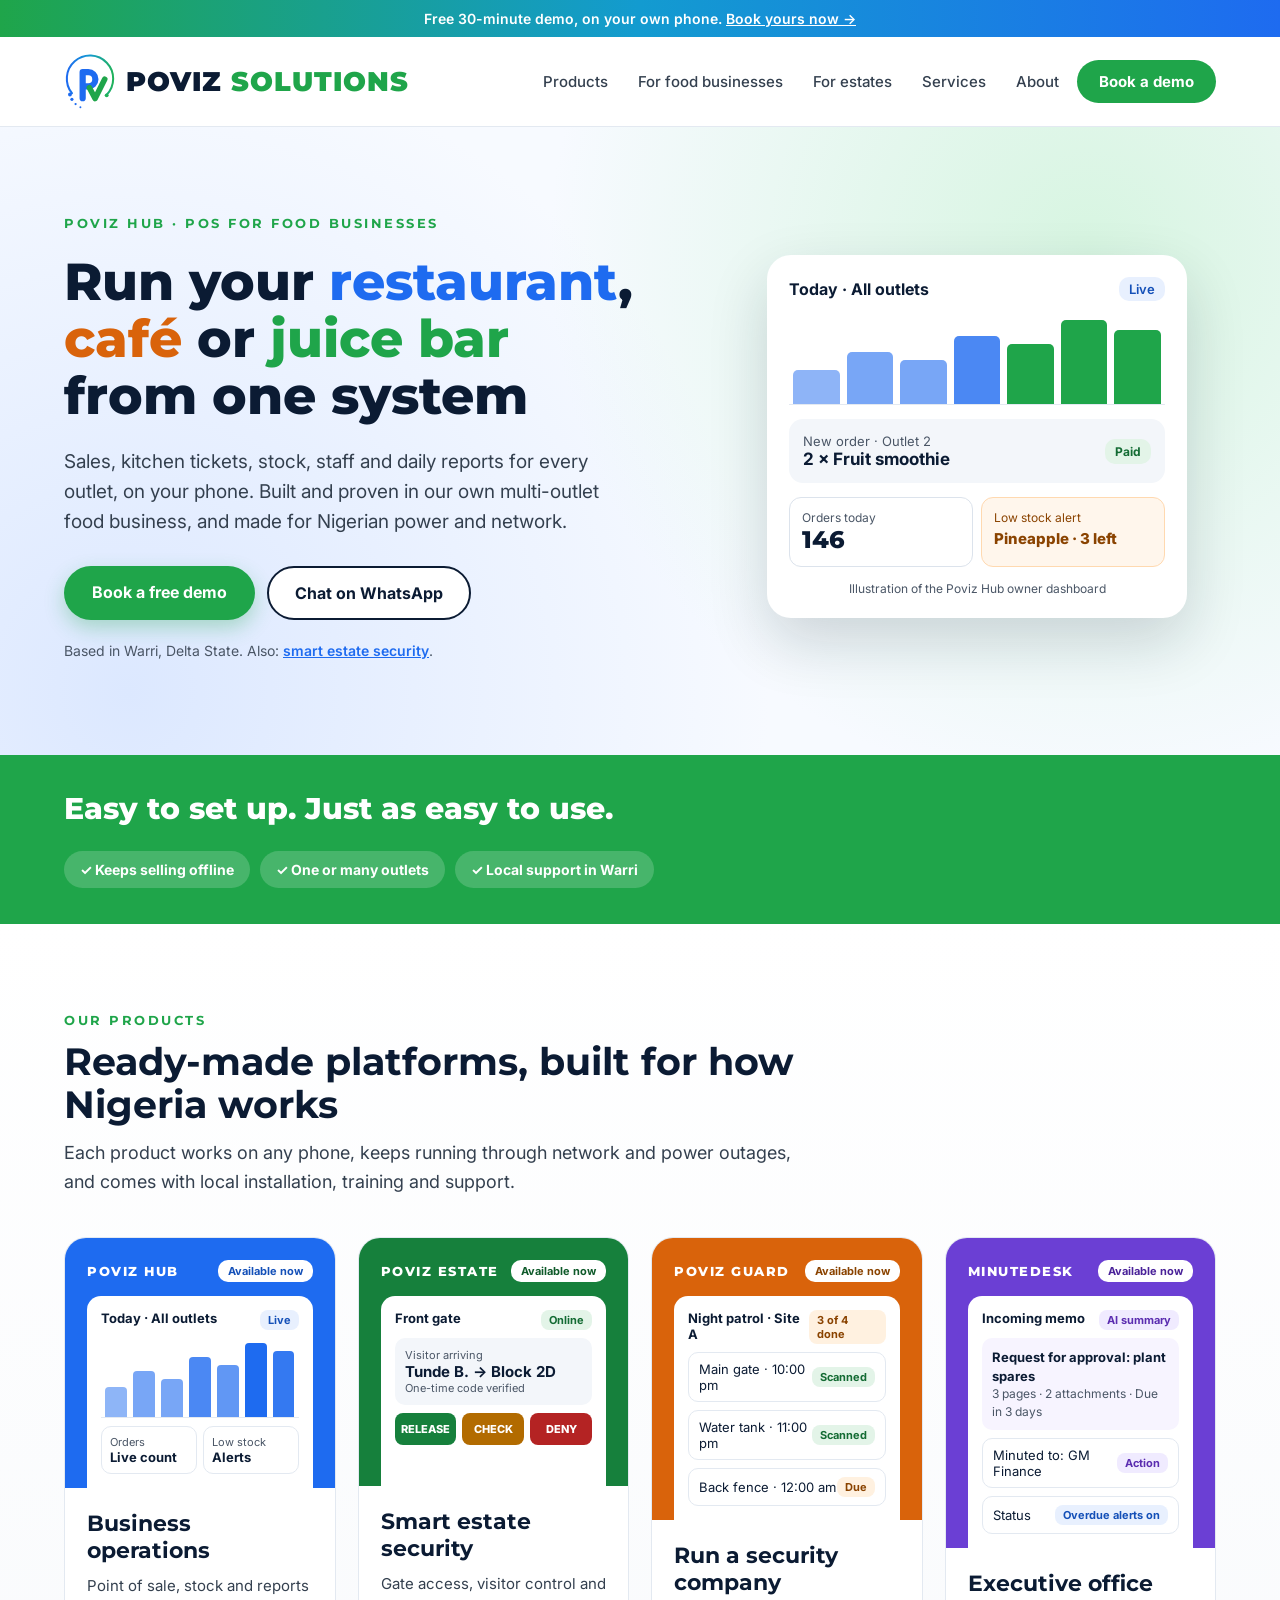
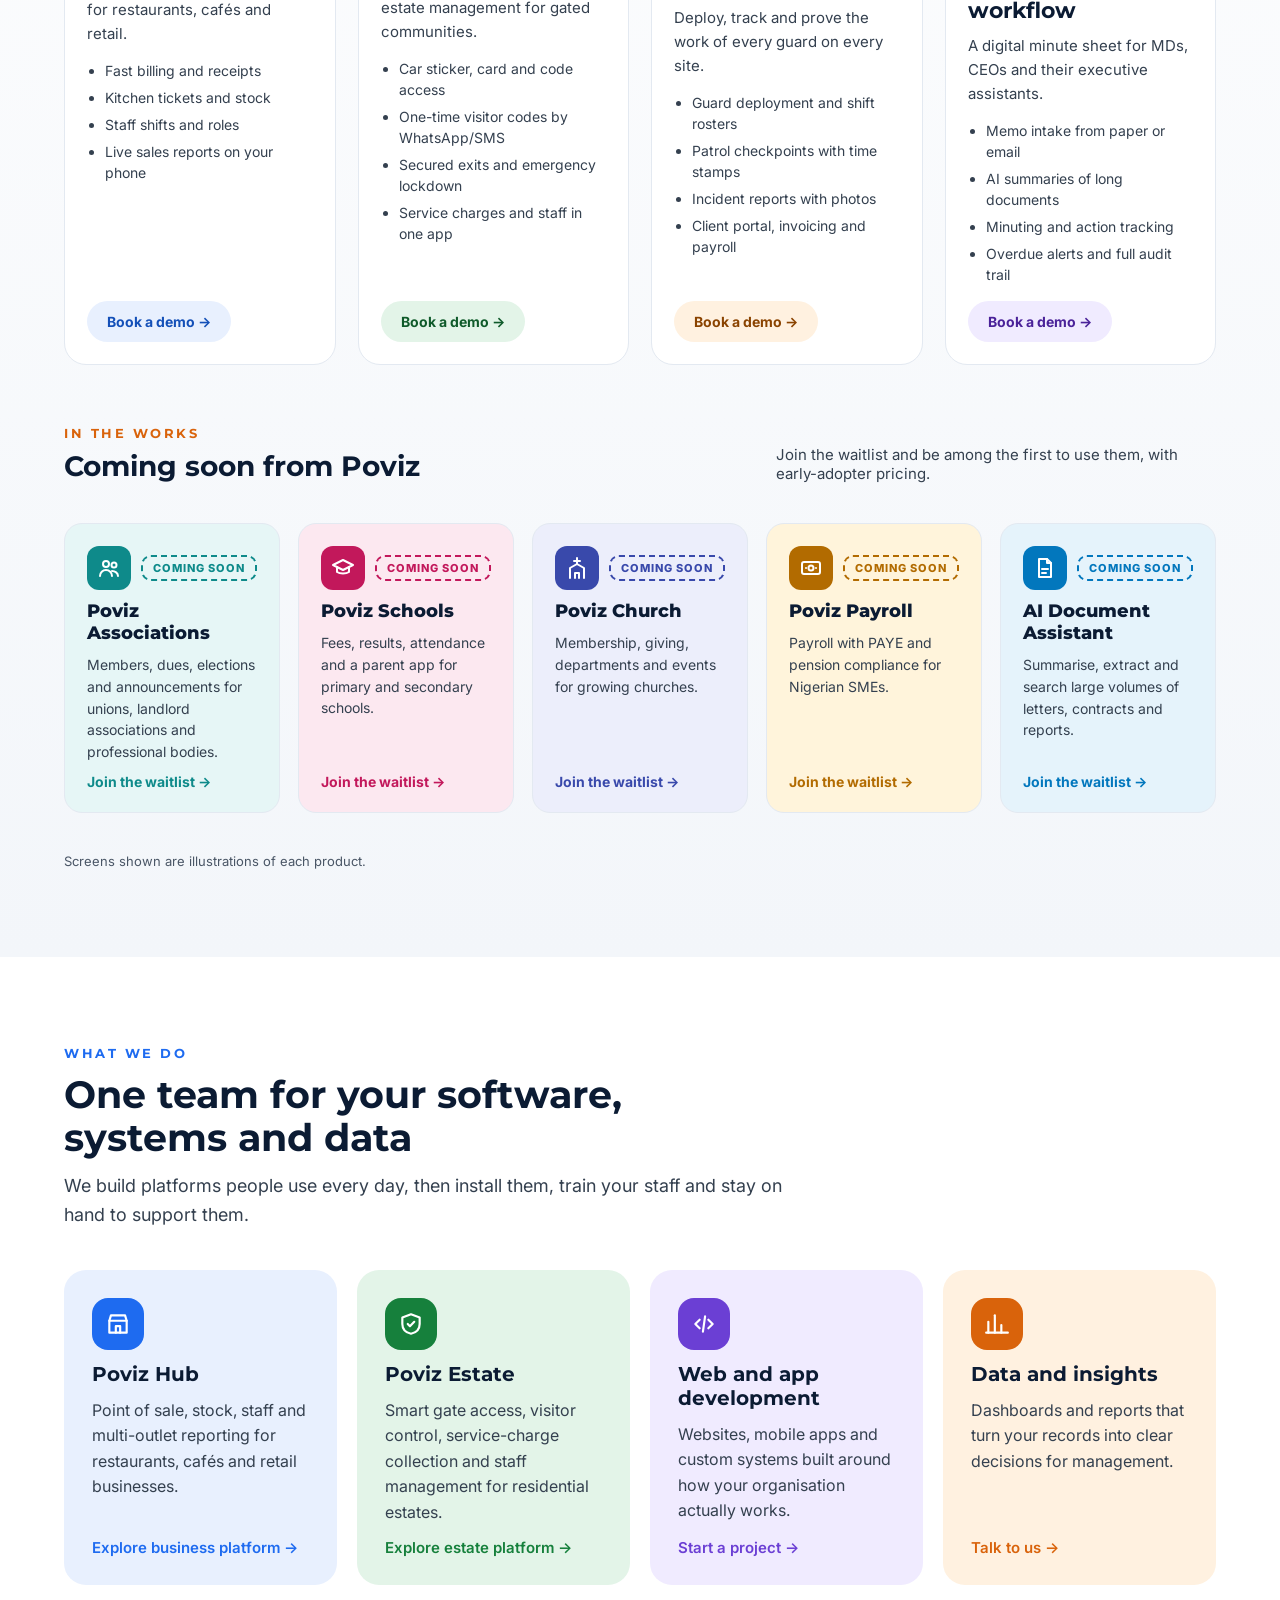
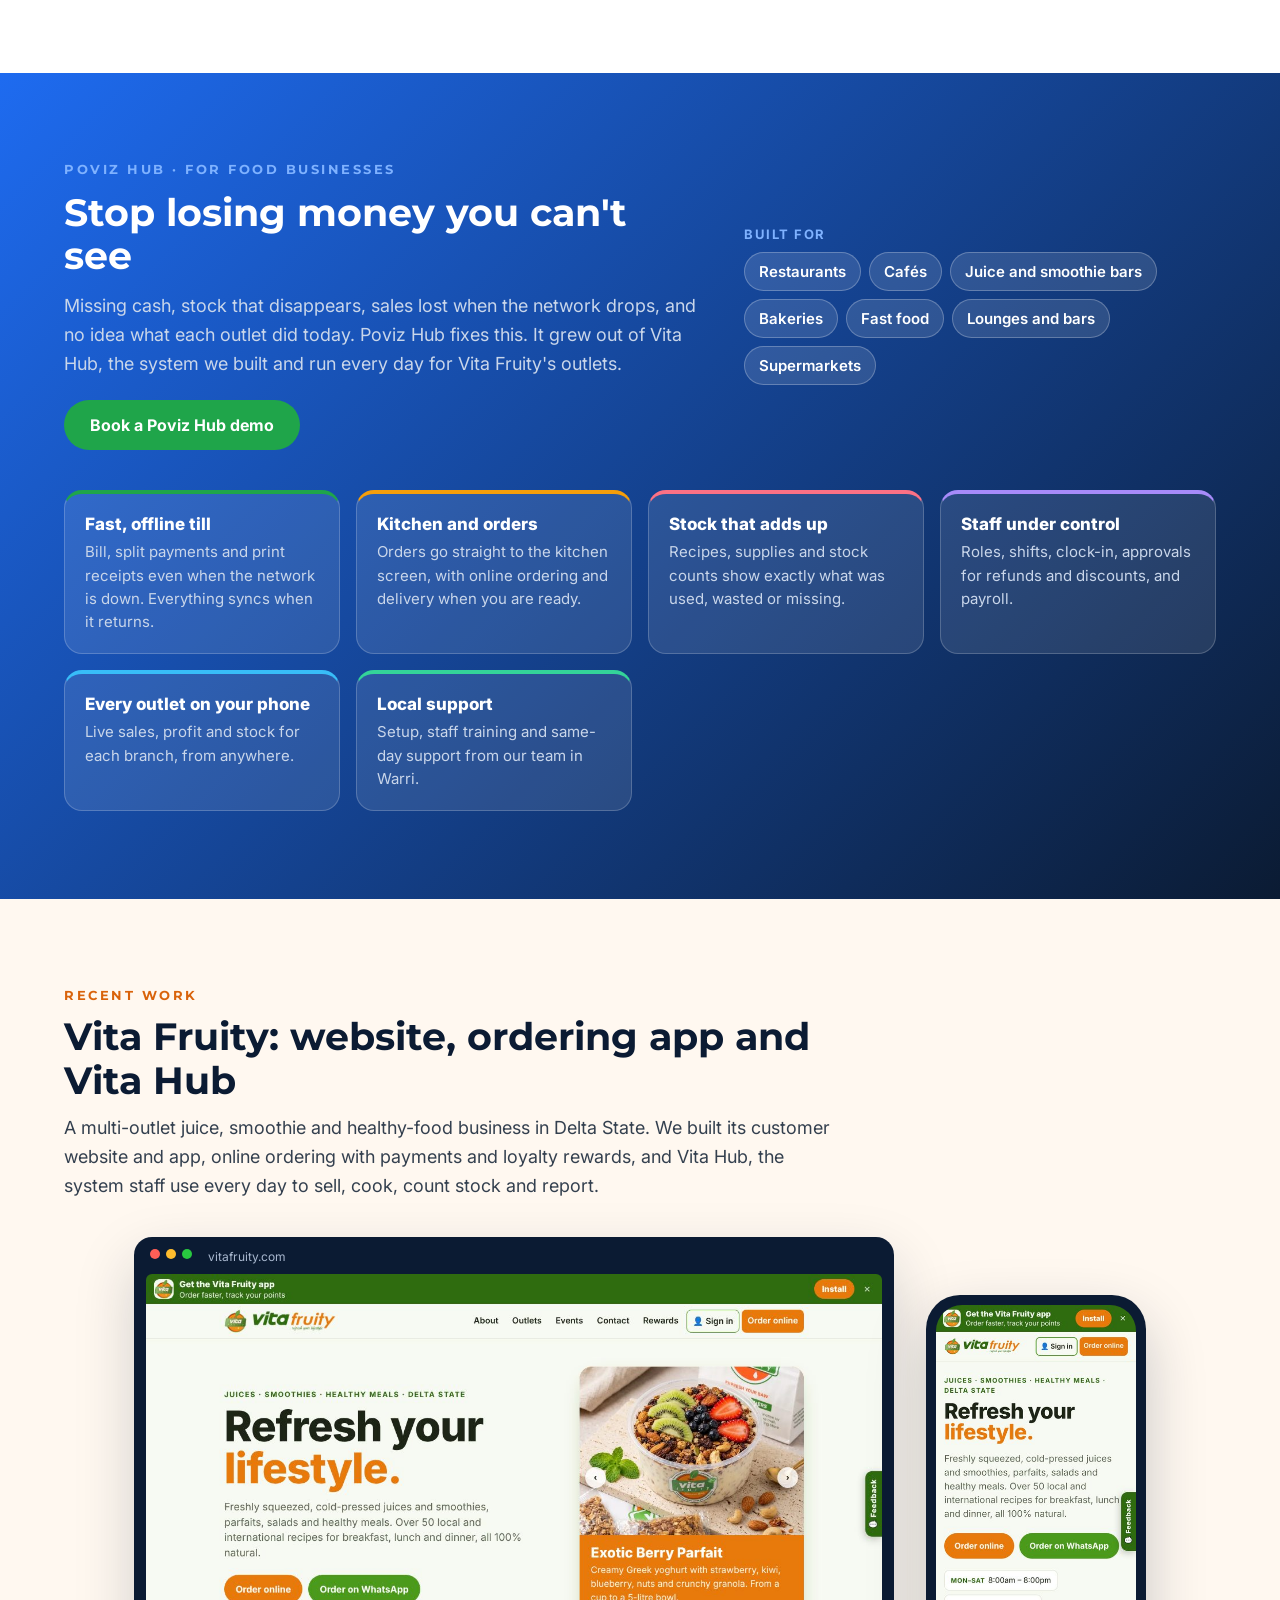
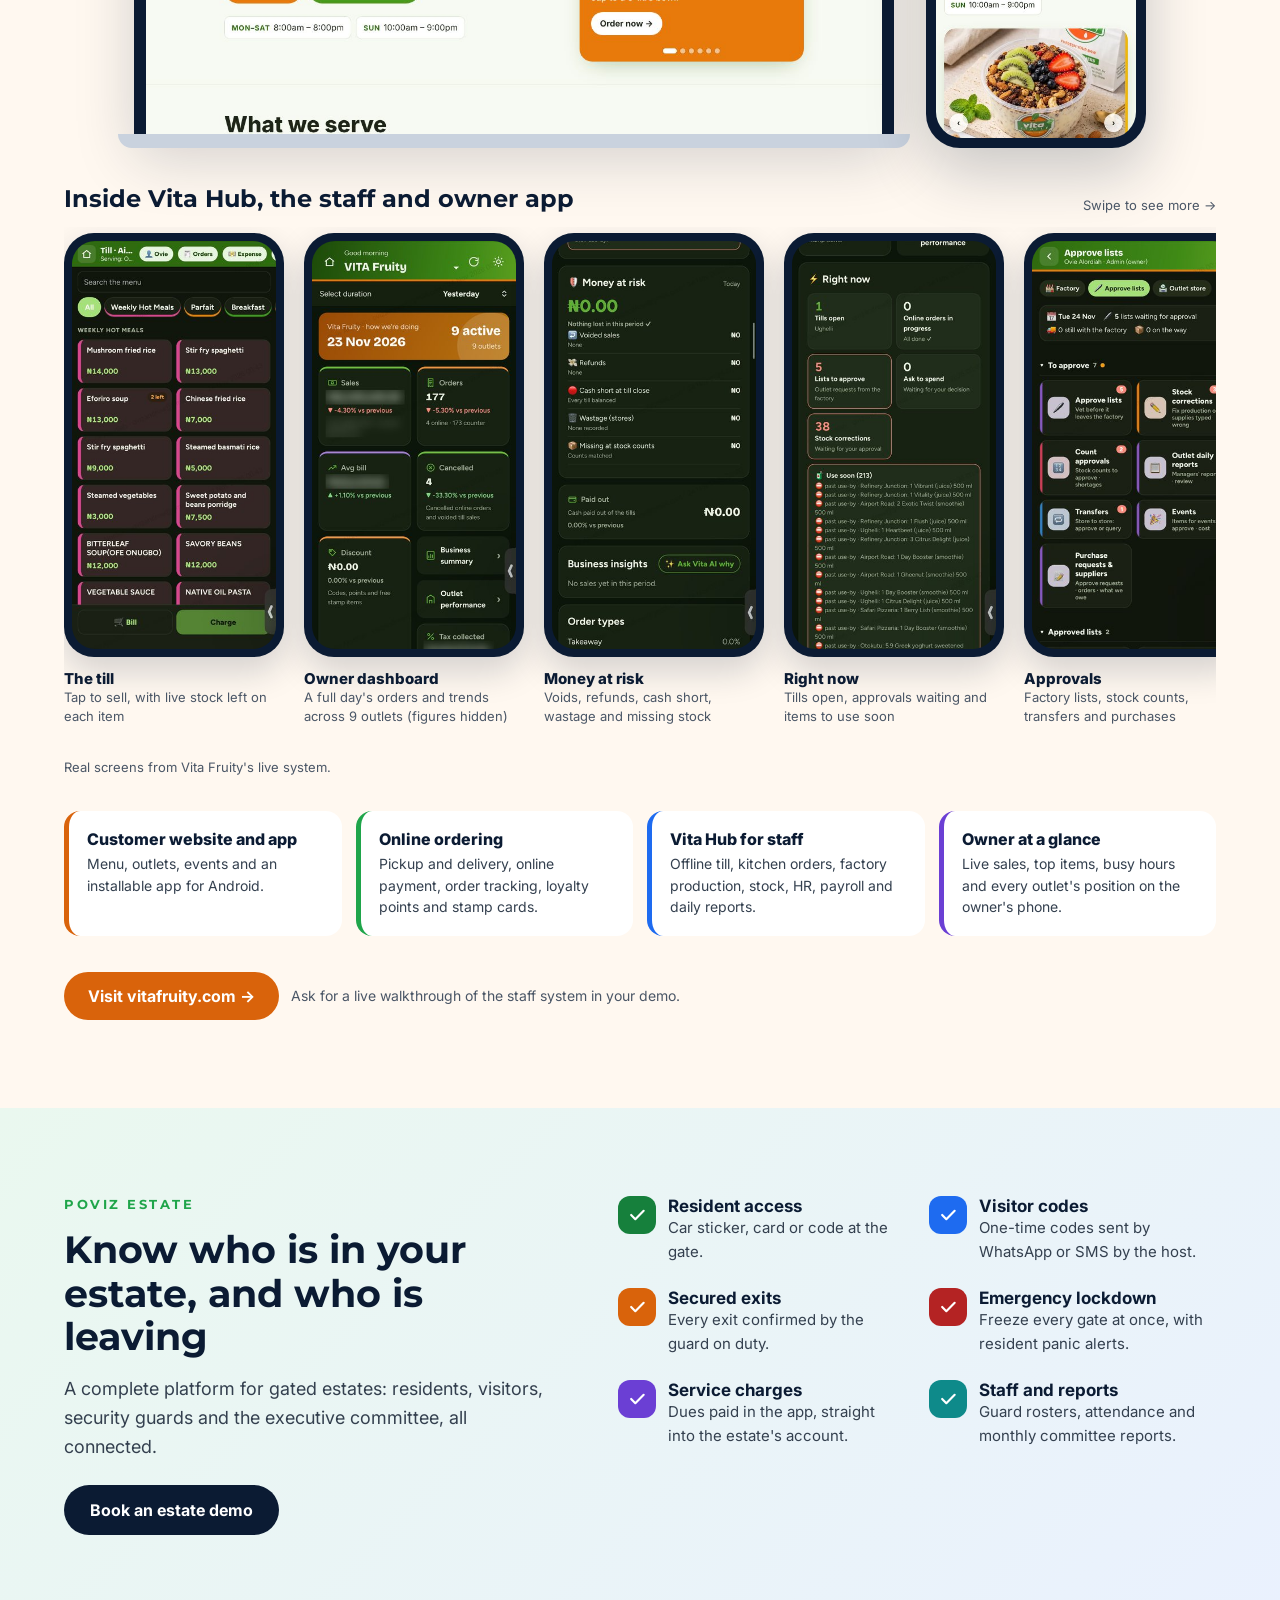
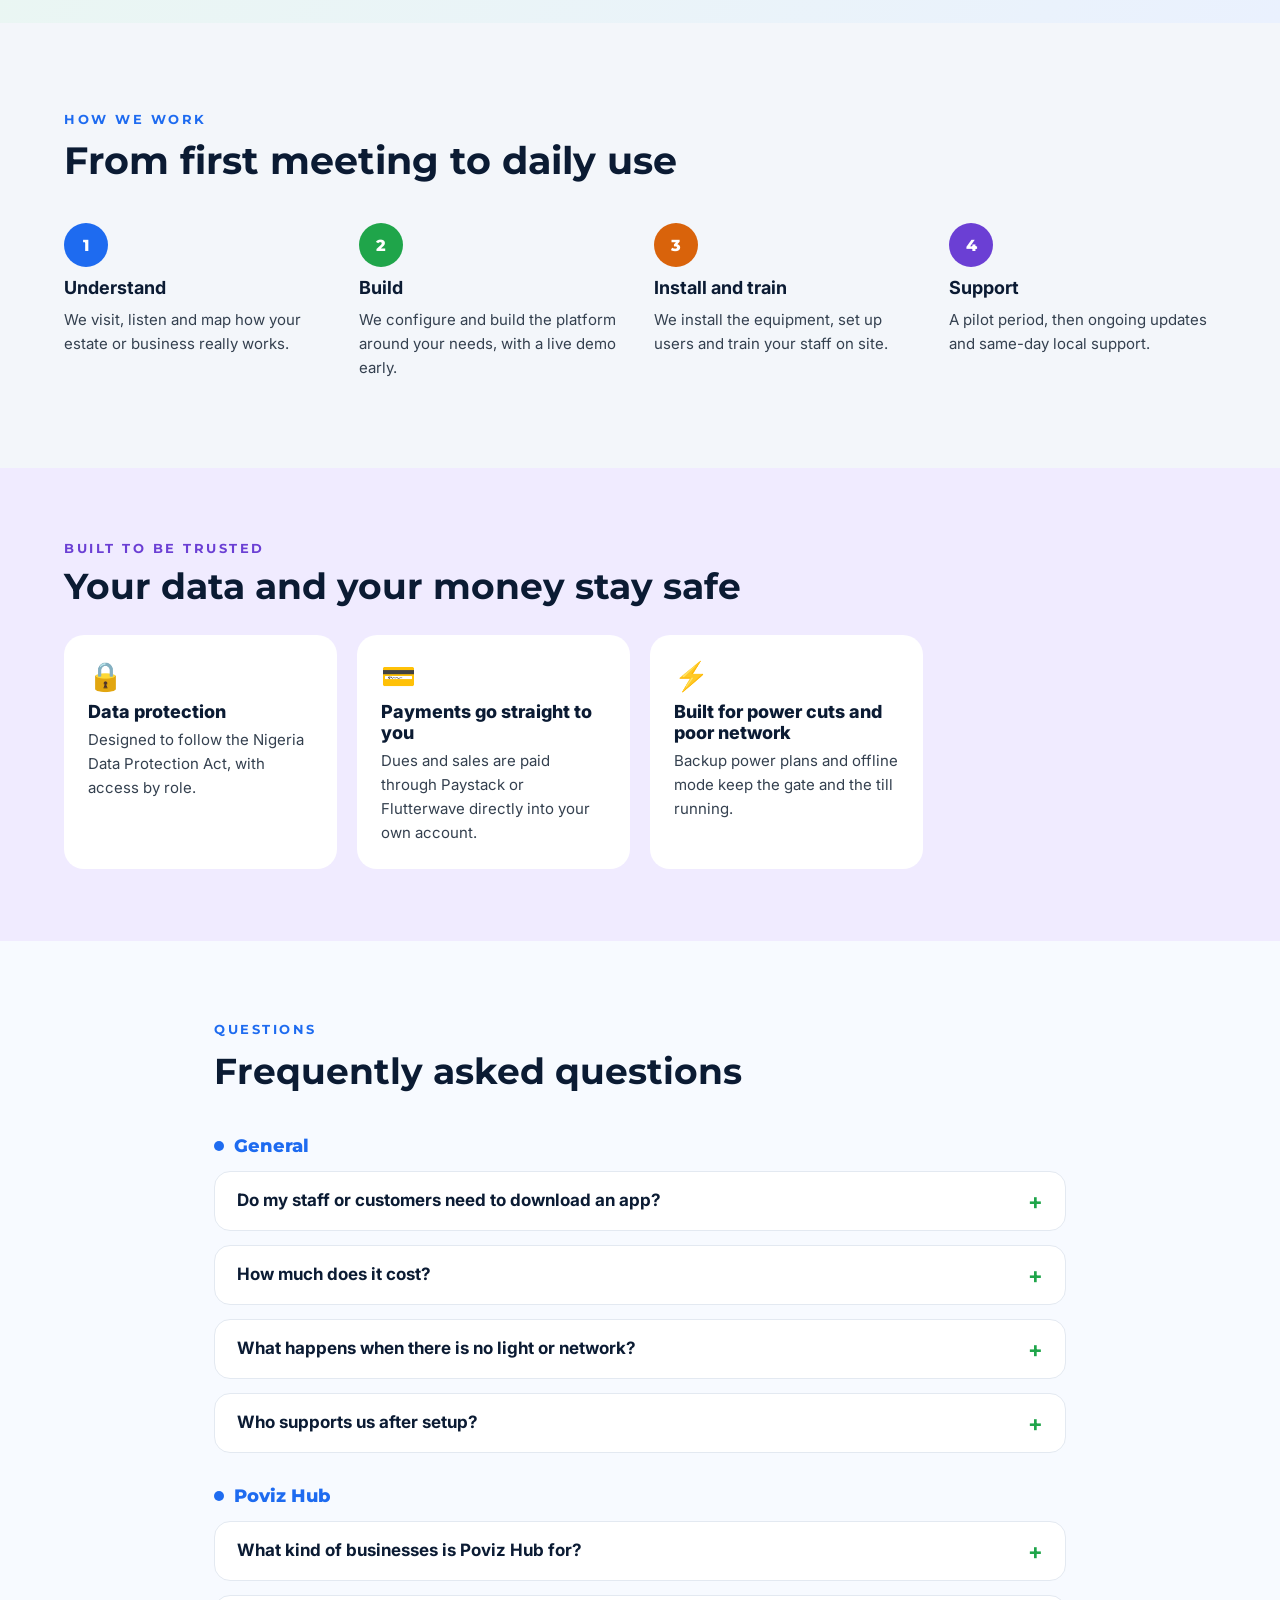
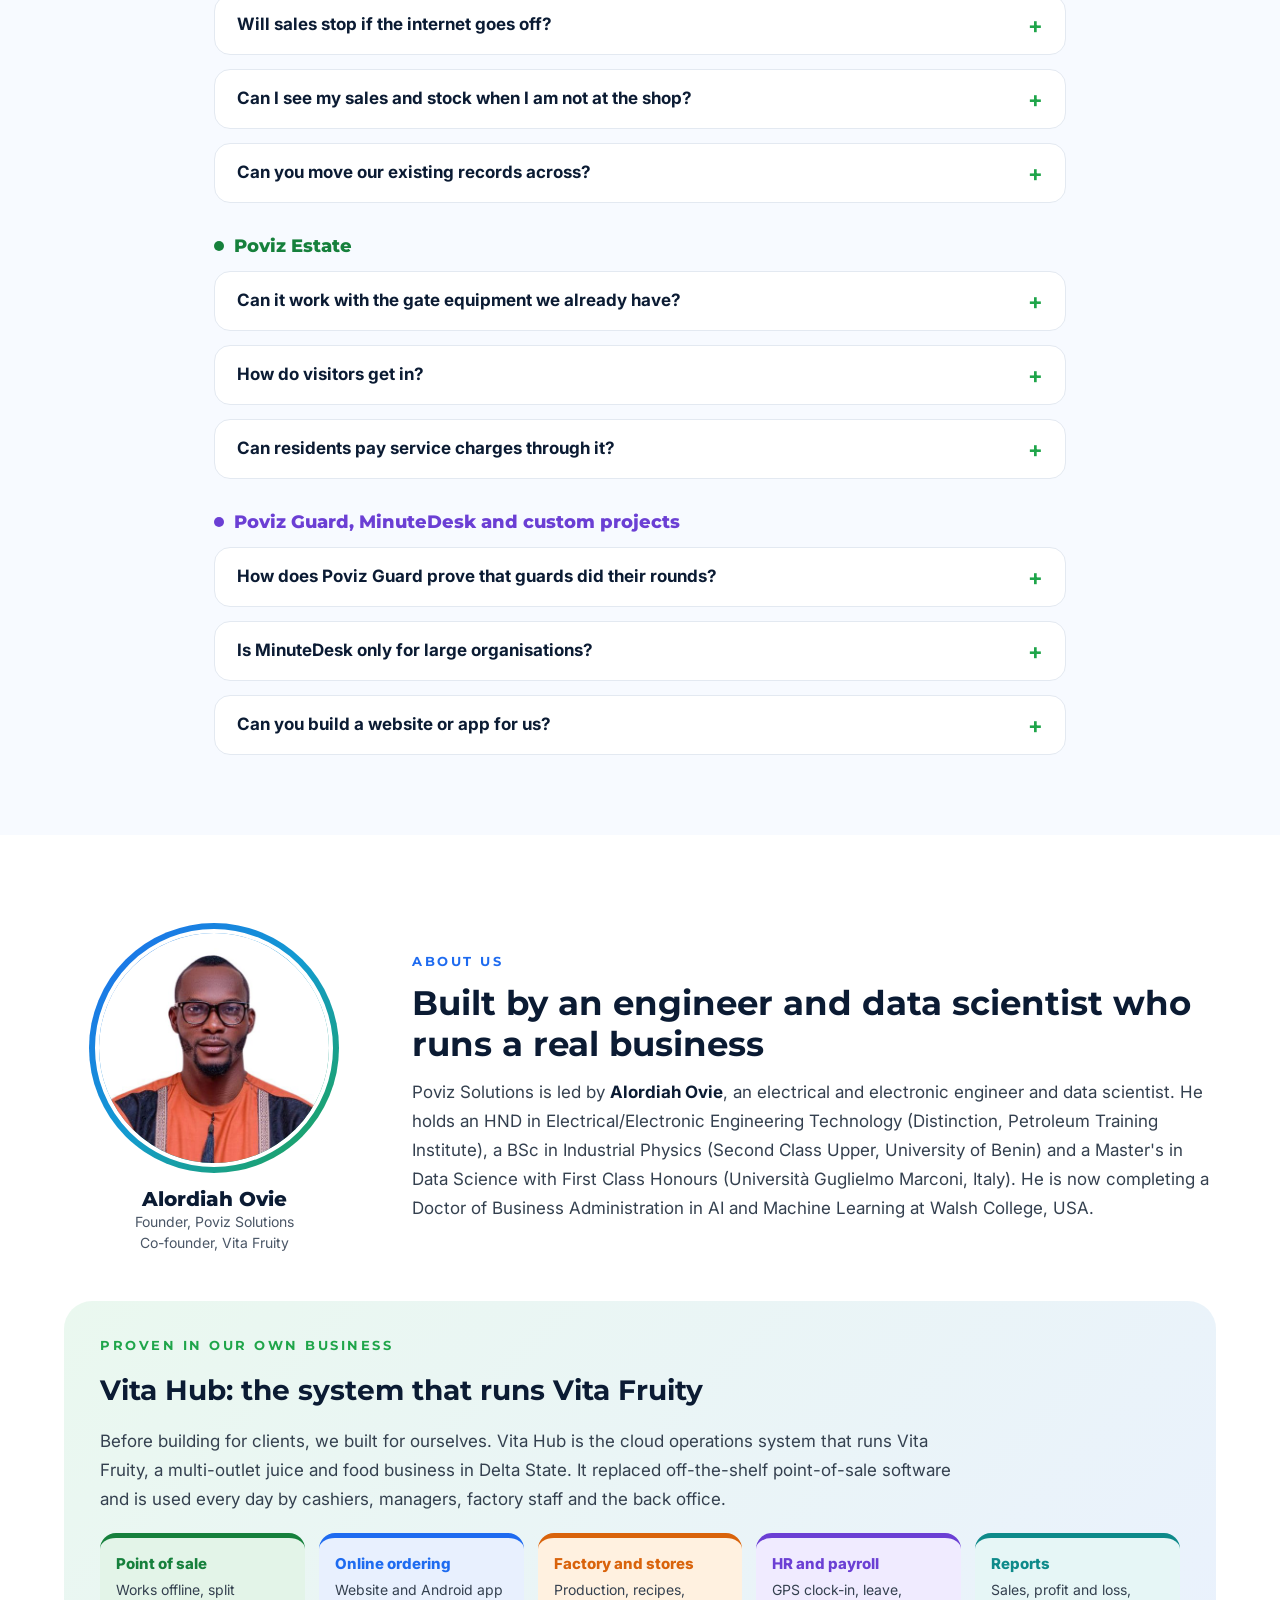
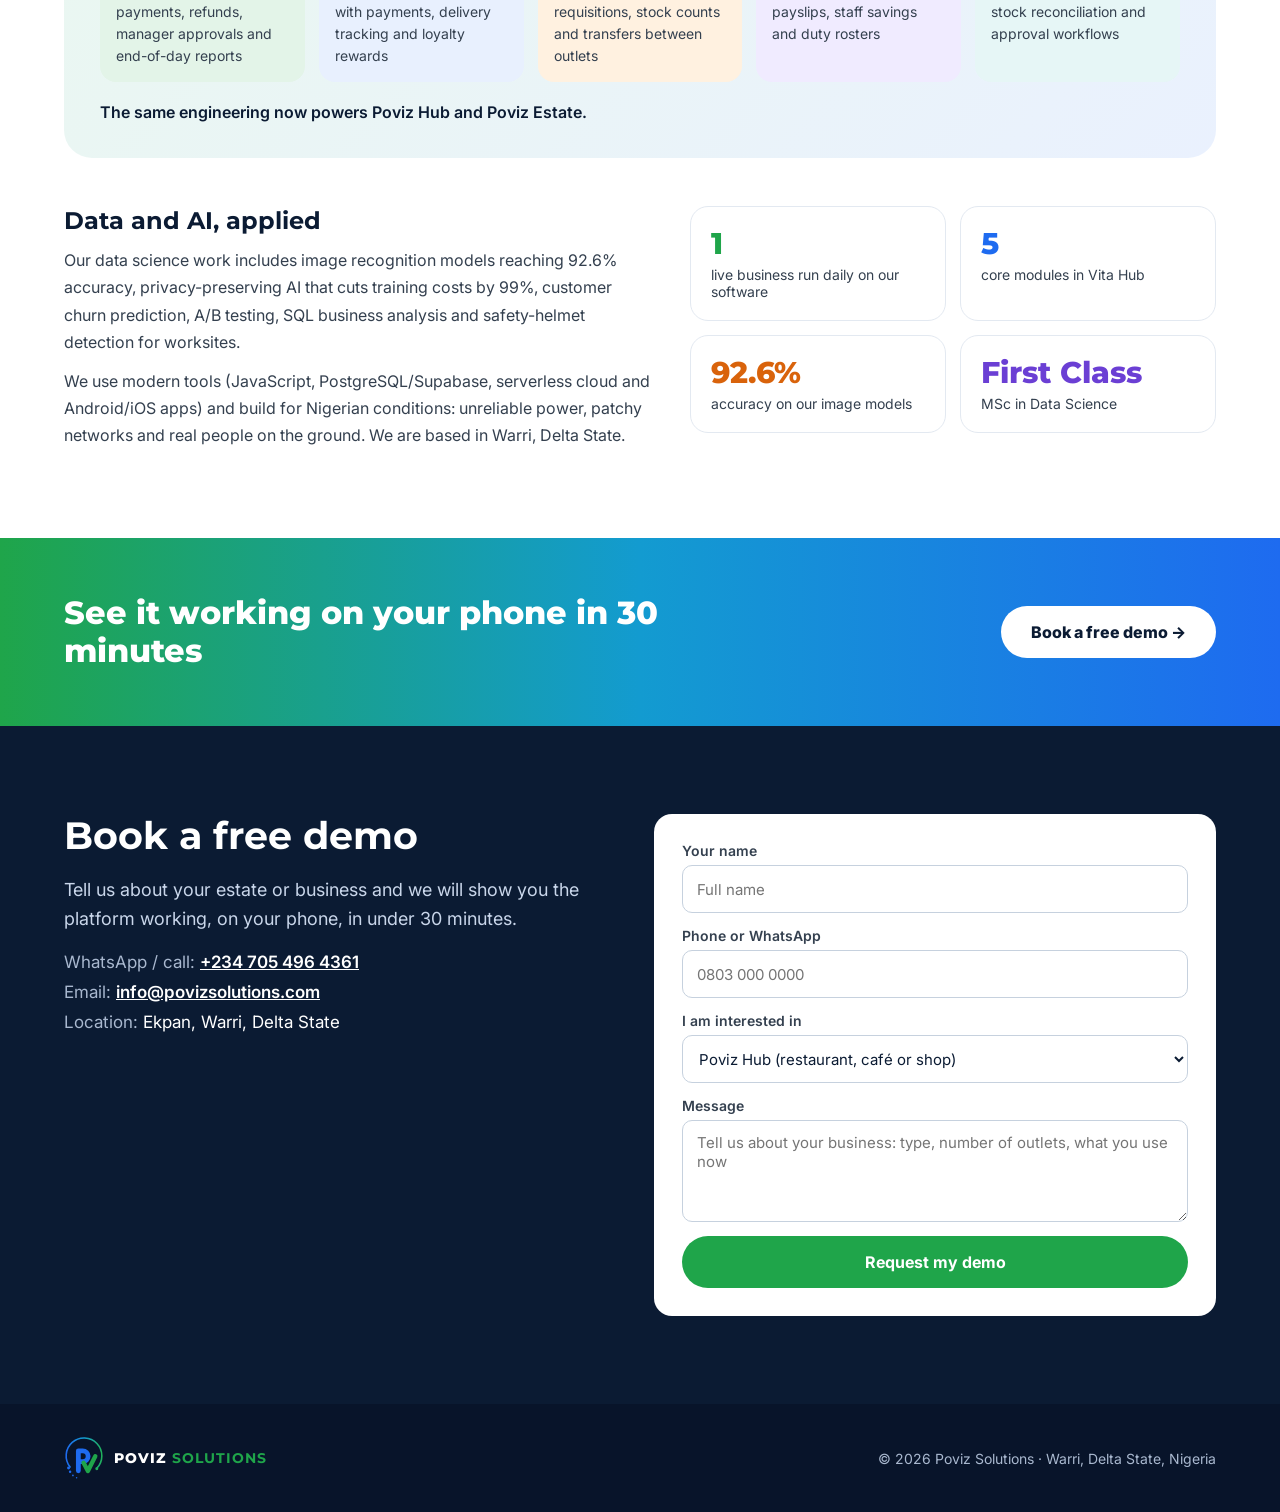
==== commit 4a383146: "Clearer products heading Co-Authored-By: Claude Opus 5.5 <noreply@anthropic.com> Claude-Session: htt" ====
--- a/index.html
+++ b/index.html
@@ -103,7 +103,7 @@
 <div style="max-width:1200px;margin:0 auto;padding:88px 24px;display:flex;flex-direction:column;gap:40px">
 <div style="display:flex;flex-direction:column;gap:12px;max-width:760px">
 <div style="font-family:Montserrat,Arial,sans-serif;font-weight:700;font-size:13px;letter-spacing:2.5px;color:#1FA54A">OUR PRODUCTS</div>
-<h2 style="margin:0;font-family:Montserrat,Arial,sans-serif;font-size:38px;line-height:1.15">Start with Poviz Hub. Add more as you grow.</h2>
+<h2 style="margin:0;font-family:Montserrat,Arial,sans-serif;font-size:38px;line-height:1.15">Ready-made platforms, built for how Nigeria works</h2>
 <p style="margin:0;font-size:18px;line-height:1.6;color:#34404F">Each product works on any phone, keeps running through network and power outages, and comes with local installation, training and support.</p>
 </div>
 <div style="display:grid;grid-template-columns:repeat(auto-fit,minmax(270px,1fr));gap:22px">
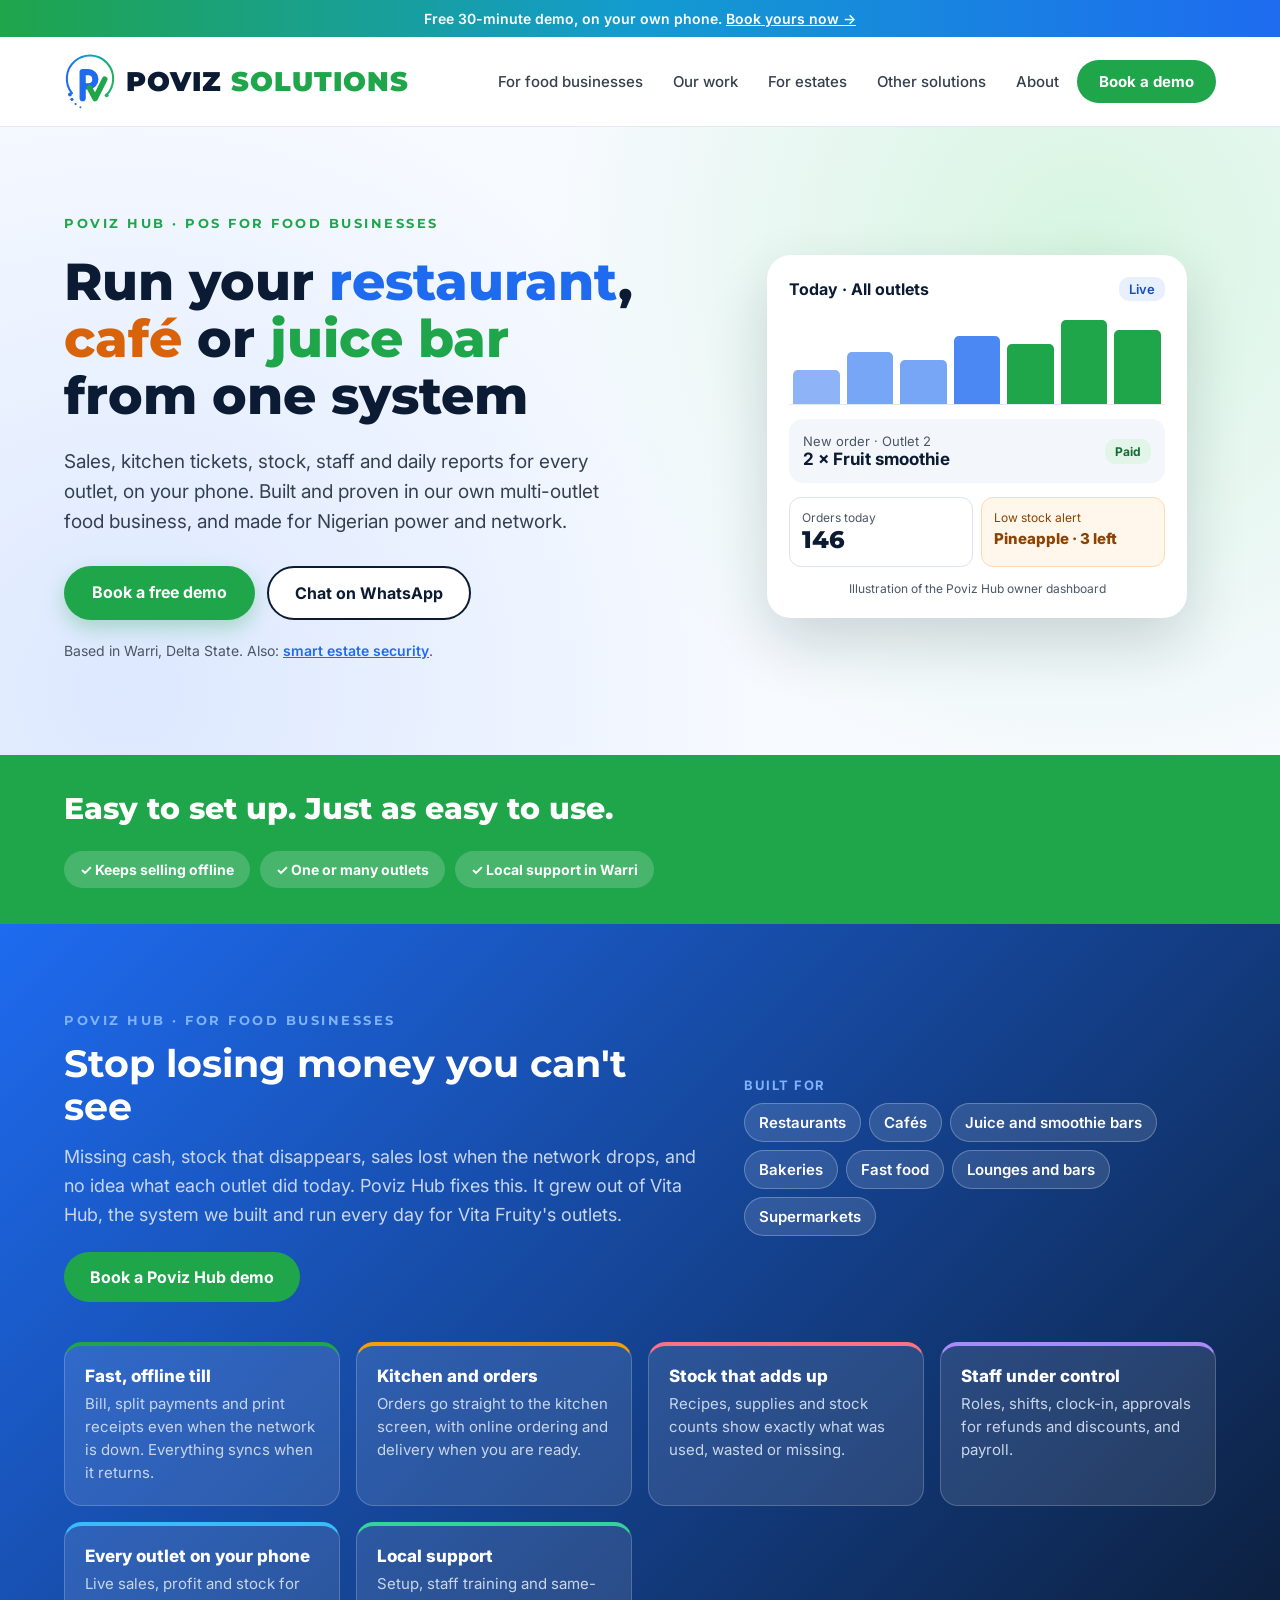
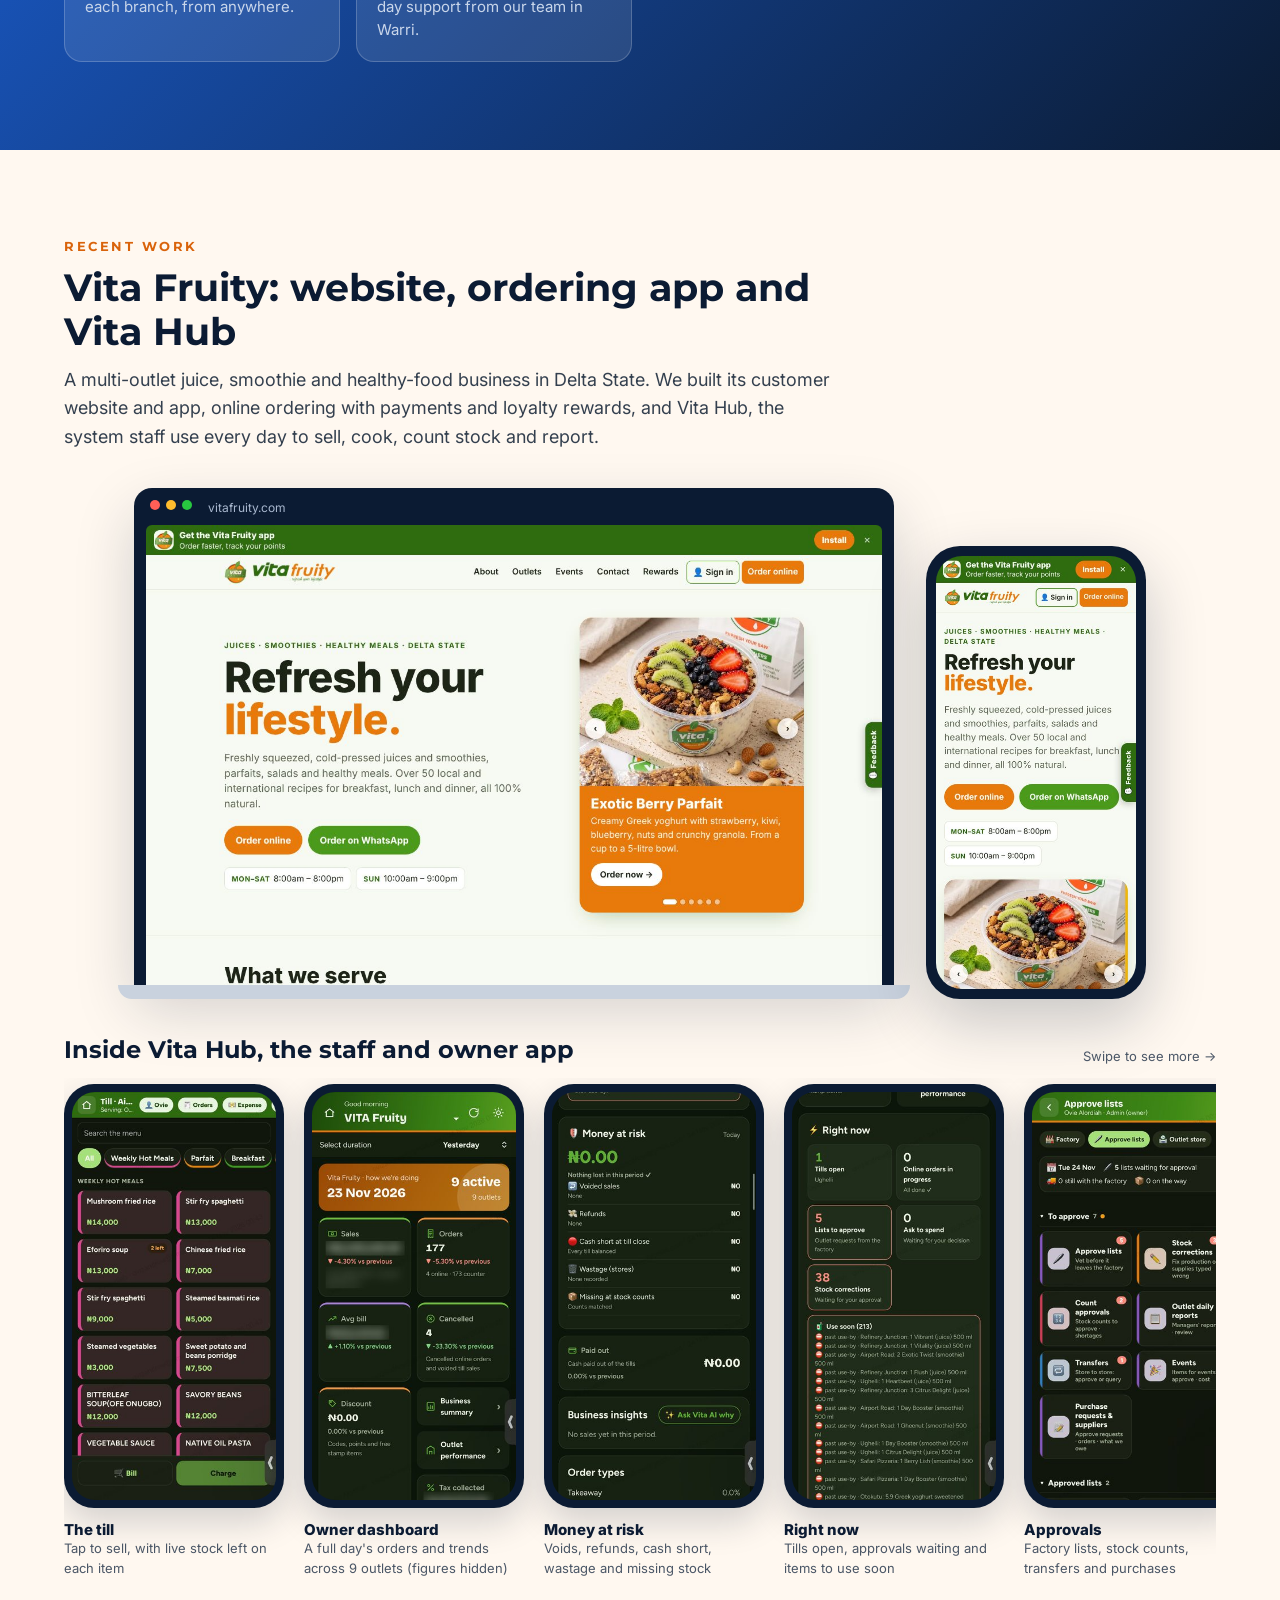
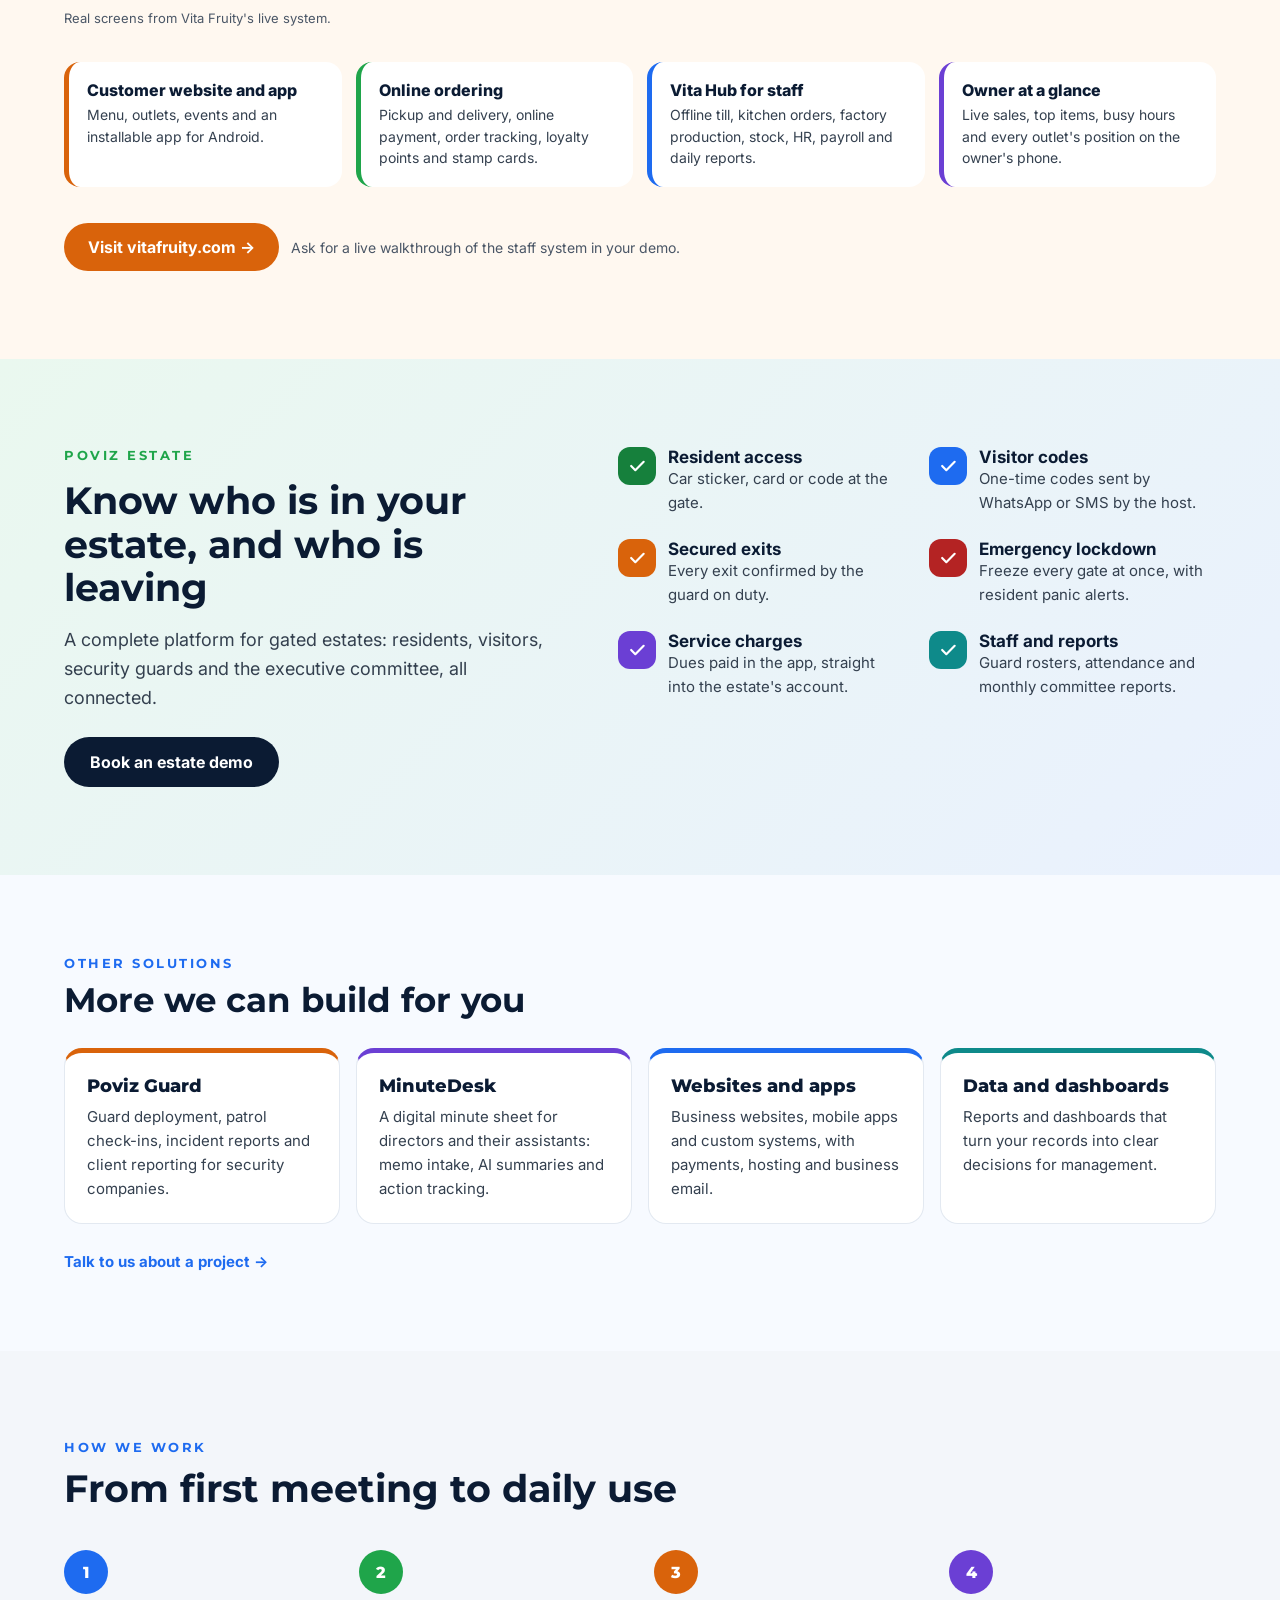
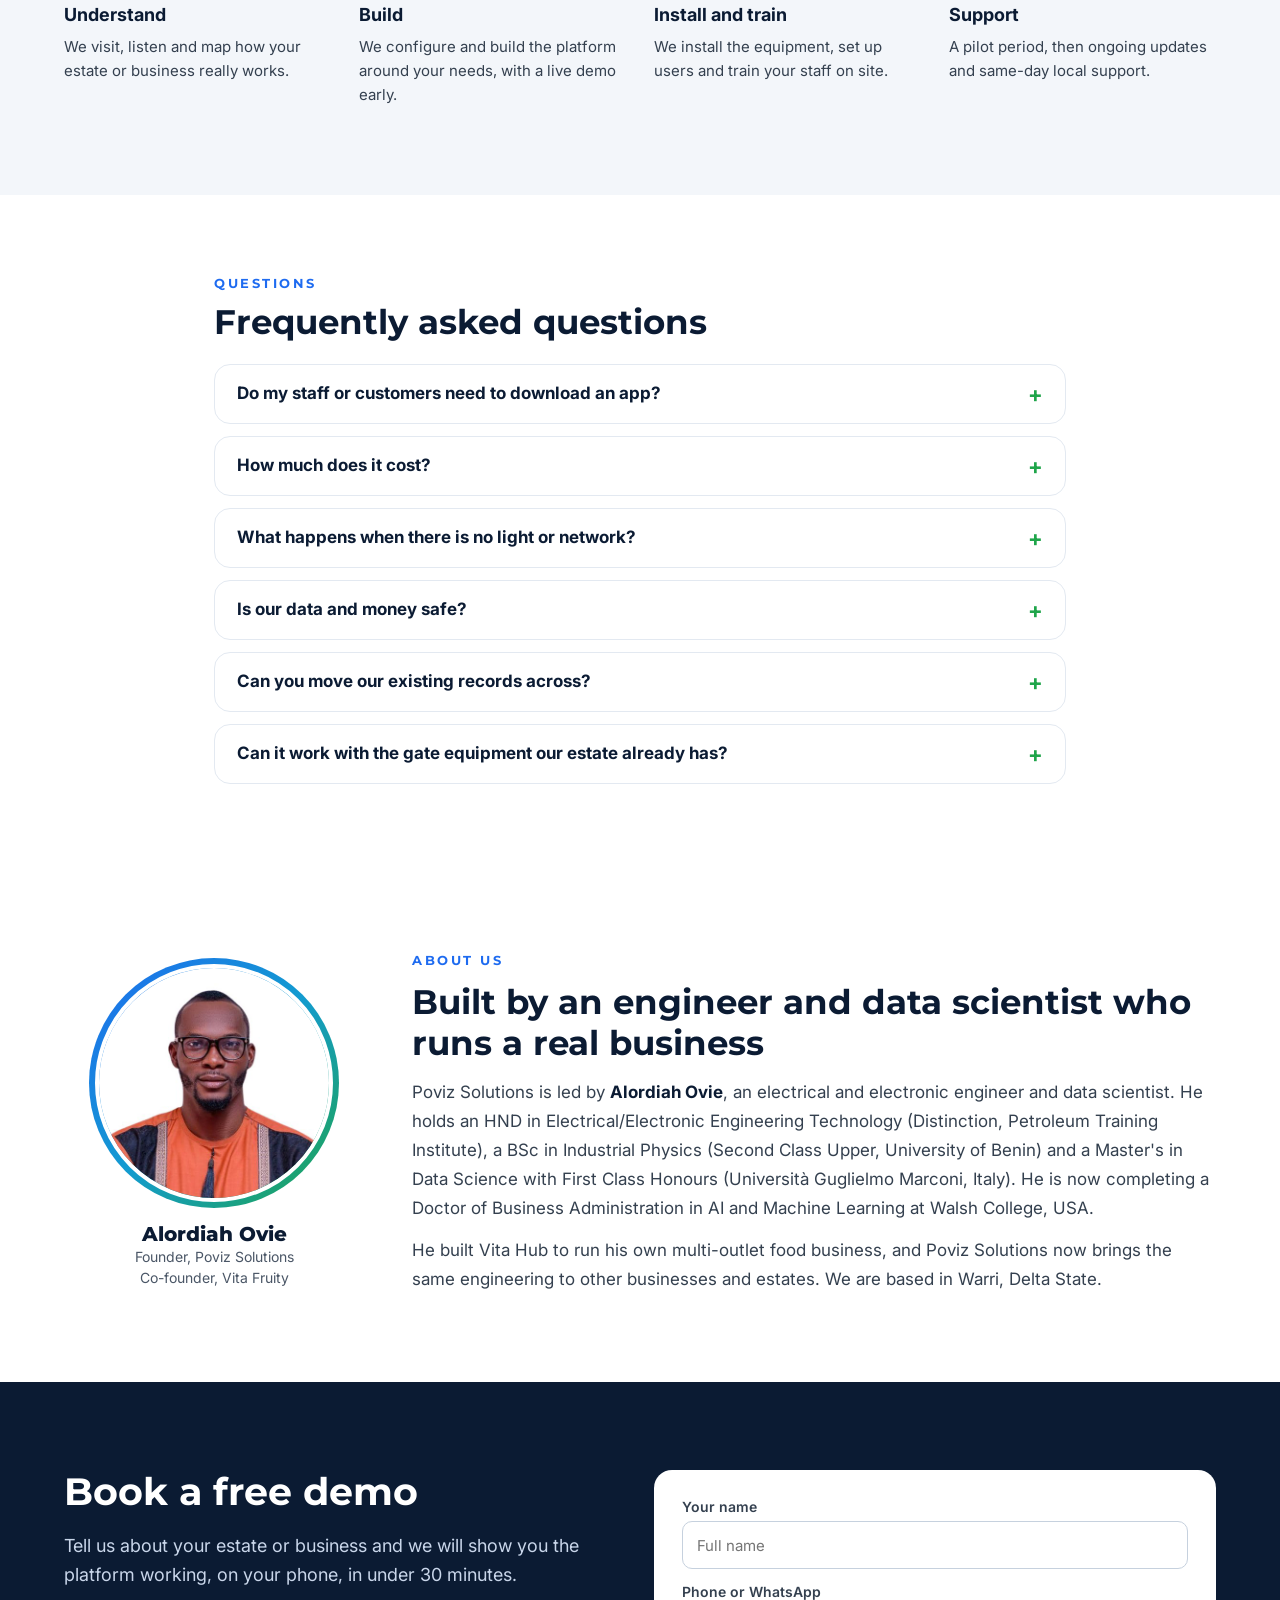
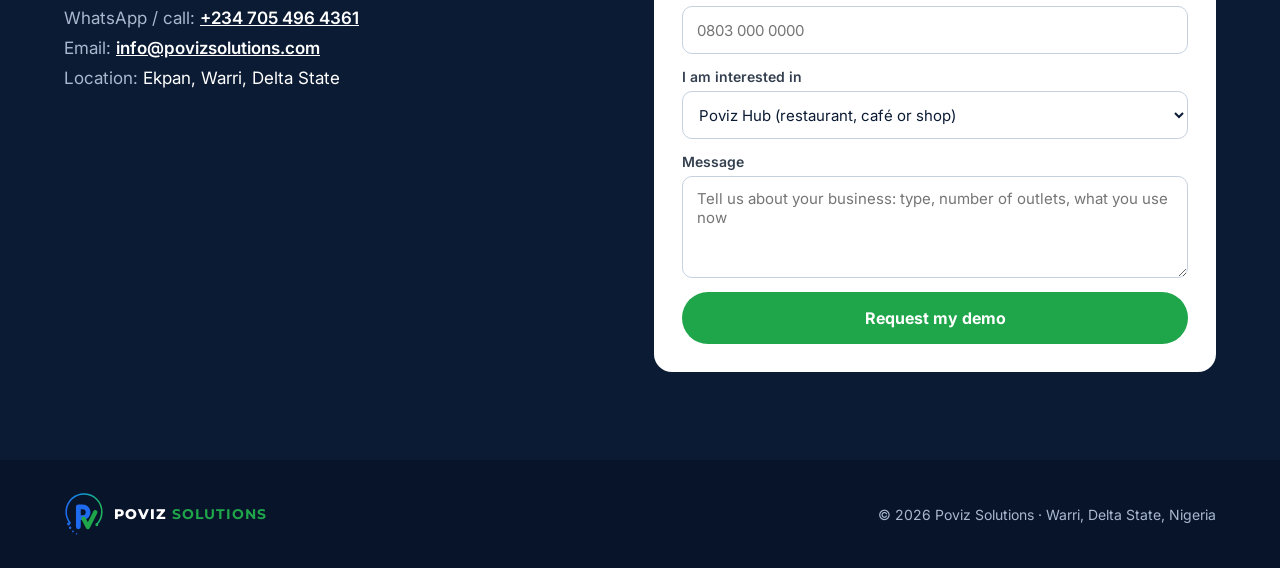
==== commit 04f66b96: "Trim and simplify page: one clear story, no repetition Co-Authored-By: Claude Opus 5.5 <noreply@anth" ====
--- a/index.html
+++ b/index.html
@@ -52,10 +52,10 @@
 <path d="M59,67 L69,86 L86,52" fill="none" stroke="#1FA54A" stroke-width="10" stroke-linecap="round" stroke-linejoin="round"></path>
 </svg><span class="brand" style="font-family:Montserrat,Arial,sans-serif;font-weight:900;letter-spacing:1px;color:#0B1B33">POVIZ <span style="color:#1FA54A;font-weight:900">SOLUTIONS</span></span></a>
 <nav style="display:flex;flex-wrap:wrap;align-items:center;gap:6px;font-size:15px;font-weight:500">
-<a href="#products" style="color:#34404F;text-decoration:none;padding:10px 12px">Products</a>
 <a href="#businesses" style="color:#34404F;text-decoration:none;padding:10px 12px">For food businesses</a>
+<a href="#work" style="color:#34404F;text-decoration:none;padding:10px 12px">Our work</a>
 <a href="#estates" style="color:#34404F;text-decoration:none;padding:10px 12px">For estates</a>
-<a href="#solutions" style="color:#34404F;text-decoration:none;padding:10px 12px">Services</a>
+<a href="#solutions" style="color:#34404F;text-decoration:none;padding:10px 12px">Other solutions</a>
 <a href="#about" style="color:#34404F;text-decoration:none;padding:10px 12px">About</a>
 <a href="#contact" style="background:#1E6BF0;color:#ffffff;text-decoration:none;padding:12px 22px;border-radius:999px;font-weight:700;background:#1FA54A!important">Book a demo</a>
 </nav>
@@ -99,128 +99,6 @@
 </div></div>
 </section>
 
-<section id="products" style="background:linear-gradient(180deg,#ffffff 0%,#F3F6FA 100%)">
-<div style="max-width:1200px;margin:0 auto;padding:88px 24px;display:flex;flex-direction:column;gap:40px">
-<div style="display:flex;flex-direction:column;gap:12px;max-width:760px">
-<div style="font-family:Montserrat,Arial,sans-serif;font-weight:700;font-size:13px;letter-spacing:2.5px;color:#1FA54A">OUR PRODUCTS</div>
-<h2 style="margin:0;font-family:Montserrat,Arial,sans-serif;font-size:38px;line-height:1.15">Ready-made platforms, built for how Nigeria works</h2>
-<p style="margin:0;font-size:18px;line-height:1.6;color:#34404F">Each product works on any phone, keeps running through network and power outages, and comes with local installation, training and support.</p>
-</div>
-<div style="display:grid;grid-template-columns:repeat(auto-fit,minmax(270px,1fr));gap:22px">
-<article class="lift" style="background:#ffffff;border-radius:22px;overflow:hidden;border:1px solid #E3E9F1;display:flex;flex-direction:column">
-<div style="background:#1E6BF0;padding:22px 22px 0 22px">
-<div style="display:flex;justify-content:space-between;align-items:center;margin-bottom:14px"><span style="font-family:Montserrat,Arial,sans-serif;font-weight:800;color:#ffffff;font-size:13px;letter-spacing:1.5px">POVIZ HUB</span><span style="font-size:11px;font-weight:700;color:#1450B8;background:#ffffff;padding:4px 10px;border-radius:10px">Available now</span></div>
-<div style="background:#ffffff;border-radius:14px 14px 0 0;padding:14px;min-height:190px;display:flex;flex-direction:column;gap:8px;color:#0B1B33;font-size:13px"><div style="display:flex;justify-content:space-between"><b>Today · All outlets</b><span style="font-size:11px;font-weight:700;padding:3px 8px;border-radius:8px;background:#E8F0FE;color:#1450B8">Live</span></div>
-<div style="display:flex;align-items:flex-end;gap:6px;height:80px;border-bottom:1px solid #E3E9F1;padding:0 4px"><div style="flex:1;background:#1E6BF0;border-radius:4px 4px 0 0;height:30px;opacity:0.5"></div><div style="flex:1;background:#1E6BF0;border-radius:4px 4px 0 0;height:46px;opacity:0.6"></div><div style="flex:1;background:#1E6BF0;border-radius:4px 4px 0 0;height:38px;opacity:0.6"></div><div style="flex:1;background:#1E6BF0;border-radius:4px 4px 0 0;height:60px;opacity:0.8"></div><div style="flex:1;background:#1E6BF0;border-radius:4px 4px 0 0;height:52px;opacity:0.7"></div><div style="flex:1;background:#1E6BF0;border-radius:4px 4px 0 0;height:74px;opacity:1"></div><div style="flex:1;background:#1E6BF0;border-radius:4px 4px 0 0;height:66px;opacity:0.9"></div></div>
-<div style="display:grid;grid-template-columns:repeat(2,minmax(0,1fr));gap:6px"><div style="border:1px solid #E3E9F1;border-radius:10px;padding:8px"><div style="font-size:11px;color:#4A5666">Orders</div><b>Live count</b></div><div style="border:1px solid #E3E9F1;border-radius:10px;padding:8px"><div style="font-size:11px;color:#4A5666">Low stock</div><b>Alerts</b></div></div></div>
-</div>
-<div style="padding:22px;display:flex;flex-direction:column;gap:10px;flex:1">
-<h3 style="margin:0;font-family:Montserrat,Arial,sans-serif;font-size:22px;color:#0B1B33">Business operations</h3>
-<p style="margin:0;font-size:15px;line-height:1.6;color:#34404F">Point of sale, stock and reports for restaurants, cafés and retail.</p>
-<ul style="margin:4px 0 0 0;padding-left:18px;font-size:14px;line-height:1.5;color:#34404F"><li style="margin-bottom:6px">Fast billing and receipts</li><li style="margin-bottom:6px">Kitchen tickets and stock</li><li style="margin-bottom:6px">Staff shifts and roles</li><li style="margin-bottom:6px">Live sales reports on your phone</li></ul>
-<a href="#contact" style="margin-top:auto;align-self:flex-start;background:#E8F0FE;color:#1450B8;text-decoration:none;padding:12px 20px;border-radius:999px;font-weight:700;font-size:14px">Book a demo →</a>
-</div></article><article class="lift" style="background:#ffffff;border-radius:22px;overflow:hidden;border:1px solid #E3E9F1;display:flex;flex-direction:column">
-<div style="background:#16803C;padding:22px 22px 0 22px">
-<div style="display:flex;justify-content:space-between;align-items:center;margin-bottom:14px"><span style="font-family:Montserrat,Arial,sans-serif;font-weight:800;color:#ffffff;font-size:13px;letter-spacing:1.5px">POVIZ ESTATE</span><span style="font-size:11px;font-weight:700;color:#0F5A2A;background:#ffffff;padding:4px 10px;border-radius:10px">Available now</span></div>
-<div style="background:#ffffff;border-radius:14px 14px 0 0;padding:14px;min-height:190px;display:flex;flex-direction:column;gap:8px;color:#0B1B33;font-size:13px"><div style="display:flex;justify-content:space-between"><b>Front gate</b><span style="font-size:11px;font-weight:700;padding:3px 8px;border-radius:8px;background:#E3F4E8;color:#136B33">Online</span></div>
-<div style="background:#F3F6FA;border-radius:10px;padding:10px"><div style="font-size:11px;color:#4A5666">Visitor arriving</div><div style="font-weight:700;font-size:15px">Tunde B. → Block 2D</div><div style="font-size:11px;color:#4A5666">One-time code verified</div></div>
-<div style="display:grid;grid-template-columns:repeat(3,minmax(0,1fr));gap:6px;text-align:center;font-weight:800;font-size:11px;color:#ffffff"><div style="background:#16803C;border-radius:8px;padding:9px 0">RELEASE</div><div style="background:#B26B00;border-radius:8px;padding:9px 0">CHECK</div><div style="background:#B42323;border-radius:8px;padding:9px 0">DENY</div></div></div>
-</div>
-<div style="padding:22px;display:flex;flex-direction:column;gap:10px;flex:1">
-<h3 style="margin:0;font-family:Montserrat,Arial,sans-serif;font-size:22px;color:#0B1B33">Smart estate security</h3>
-<p style="margin:0;font-size:15px;line-height:1.6;color:#34404F">Gate access, visitor control and estate management for gated communities.</p>
-<ul style="margin:4px 0 0 0;padding-left:18px;font-size:14px;line-height:1.5;color:#34404F"><li style="margin-bottom:6px">Car sticker, card and code access</li><li style="margin-bottom:6px">One-time visitor codes by WhatsApp/SMS</li><li style="margin-bottom:6px">Secured exits and emergency lockdown</li><li style="margin-bottom:6px">Service charges and staff in one app</li></ul>
-<a href="#contact" style="margin-top:auto;align-self:flex-start;background:#E3F4E8;color:#0F5A2A;text-decoration:none;padding:12px 20px;border-radius:999px;font-weight:700;font-size:14px">Book a demo →</a>
-</div></article><article class="lift" style="background:#ffffff;border-radius:22px;overflow:hidden;border:1px solid #E3E9F1;display:flex;flex-direction:column">
-<div style="background:#D9630B;padding:22px 22px 0 22px">
-<div style="display:flex;justify-content:space-between;align-items:center;margin-bottom:14px"><span style="font-family:Montserrat,Arial,sans-serif;font-weight:800;color:#ffffff;font-size:13px;letter-spacing:1.5px">POVIZ GUARD</span><span style="font-size:11px;font-weight:700;color:#8A4300;background:#ffffff;padding:4px 10px;border-radius:10px">Available now</span></div>
-<div style="background:#ffffff;border-radius:14px 14px 0 0;padding:14px;min-height:190px;display:flex;flex-direction:column;gap:8px;color:#0B1B33;font-size:13px"><div style="display:flex;justify-content:space-between"><b>Night patrol · Site A</b><span style="font-size:11px;font-weight:700;padding:3px 8px;border-radius:8px;background:#FFF1E0;color:#8A4300">3 of 4 done</span></div>
-<div style="display:flex;justify-content:space-between;align-items:center;border:1px solid #E3E9F1;border-radius:10px;padding:8px 10px"><span>Main gate · 10:00 pm</span><span style="font-size:11px;font-weight:700;padding:3px 8px;border-radius:8px;background:#E3F4E8;color:#136B33">Scanned</span></div>
-<div style="display:flex;justify-content:space-between;align-items:center;border:1px solid #E3E9F1;border-radius:10px;padding:8px 10px"><span>Water tank · 11:00 pm</span><span style="font-size:11px;font-weight:700;padding:3px 8px;border-radius:8px;background:#E3F4E8;color:#136B33">Scanned</span></div>
-<div style="display:flex;justify-content:space-between;align-items:center;border:1px solid #E3E9F1;border-radius:10px;padding:8px 10px"><span>Back fence · 12:00 am</span><span style="font-size:11px;font-weight:700;padding:3px 8px;border-radius:8px;background:#FFF1E0;color:#8A4300">Due</span></div></div>
-</div>
-<div style="padding:22px;display:flex;flex-direction:column;gap:10px;flex:1">
-<h3 style="margin:0;font-family:Montserrat,Arial,sans-serif;font-size:22px;color:#0B1B33">Run a security company</h3>
-<p style="margin:0;font-size:15px;line-height:1.6;color:#34404F">Deploy, track and prove the work of every guard on every site.</p>
-<ul style="margin:4px 0 0 0;padding-left:18px;font-size:14px;line-height:1.5;color:#34404F"><li style="margin-bottom:6px">Guard deployment and shift rosters</li><li style="margin-bottom:6px">Patrol checkpoints with time stamps</li><li style="margin-bottom:6px">Incident reports with photos</li><li style="margin-bottom:6px">Client portal, invoicing and payroll</li></ul>
-<a href="#contact" style="margin-top:auto;align-self:flex-start;background:#FFF1E0;color:#8A4300;text-decoration:none;padding:12px 20px;border-radius:999px;font-weight:700;font-size:14px">Book a demo →</a>
-</div></article><article class="lift" style="background:#ffffff;border-radius:22px;overflow:hidden;border:1px solid #E3E9F1;display:flex;flex-direction:column">
-<div style="background:#6B3FD4;padding:22px 22px 0 22px">
-<div style="display:flex;justify-content:space-between;align-items:center;margin-bottom:14px"><span style="font-family:Montserrat,Arial,sans-serif;font-weight:800;color:#ffffff;font-size:13px;letter-spacing:1.5px">MINUTEDESK</span><span style="font-size:11px;font-weight:700;color:#4A2299;background:#ffffff;padding:4px 10px;border-radius:10px">Available now</span></div>
-<div style="background:#ffffff;border-radius:14px 14px 0 0;padding:14px;min-height:190px;display:flex;flex-direction:column;gap:8px;color:#0B1B33;font-size:13px"><div style="display:flex;justify-content:space-between"><b>Incoming memo</b><span style="font-size:11px;font-weight:700;padding:3px 8px;border-radius:8px;background:#F0EBFF;color:#5B2DB0">AI summary</span></div>
-<div style="background:#F7F4FF;border-radius:10px;padding:10px;line-height:1.45"><div style="font-weight:700">Request for approval: plant spares</div><div style="font-size:12px;color:#4A5666">3 pages · 2 attachments · Due in 3 days</div></div>
-<div style="display:flex;justify-content:space-between;align-items:center;border:1px solid #E3E9F1;border-radius:10px;padding:8px 10px"><span>Minuted to: GM Finance</span><span style="font-size:11px;font-weight:700;padding:3px 8px;border-radius:8px;background:#F0EBFF;color:#5B2DB0">Action</span></div>
-<div style="display:flex;justify-content:space-between;align-items:center;border:1px solid #E3E9F1;border-radius:10px;padding:8px 10px"><span>Status</span><span style="font-size:11px;font-weight:700;padding:3px 8px;border-radius:8px;background:#E8F0FE;color:#1450B8">Overdue alerts on</span></div></div>
-</div>
-<div style="padding:22px;display:flex;flex-direction:column;gap:10px;flex:1">
-<h3 style="margin:0;font-family:Montserrat,Arial,sans-serif;font-size:22px;color:#0B1B33">Executive office workflow</h3>
-<p style="margin:0;font-size:15px;line-height:1.6;color:#34404F">A digital minute sheet for MDs, CEOs and their executive assistants.</p>
-<ul style="margin:4px 0 0 0;padding-left:18px;font-size:14px;line-height:1.5;color:#34404F"><li style="margin-bottom:6px">Memo intake from paper or email</li><li style="margin-bottom:6px">AI summaries of long documents</li><li style="margin-bottom:6px">Minuting and action tracking</li><li style="margin-bottom:6px">Overdue alerts and full audit trail</li></ul>
-<a href="#contact" style="margin-top:auto;align-self:flex-start;background:#F0EBFF;color:#4A2299;text-decoration:none;padding:12px 20px;border-radius:999px;font-weight:700;font-size:14px">Book a demo →</a>
-</div></article>
-</div>
-<div style="display:flex;flex-wrap:wrap;justify-content:space-between;align-items:flex-end;gap:12px;margin-top:20px">
-<div style="display:flex;flex-direction:column;gap:8px"><div style="font-family:Montserrat,Arial,sans-serif;font-weight:700;font-size:13px;letter-spacing:2.5px;color:#D9630B">IN THE WORKS</div><h3 style="margin:0;font-family:Montserrat,Arial,sans-serif;font-size:28px;color:#0B1B33">Coming soon from Poviz</h3></div>
-<p style="margin:0;font-size:15px;color:#34404F;max-width:440px">Join the waitlist and be among the first to use them, with early-adopter pricing.</p>
-</div>
-<div style="display:grid;grid-template-columns:repeat(auto-fit,minmax(210px,1fr));gap:18px">
-<div style="background:#E6F6F6;border-radius:18px;padding:22px;display:flex;flex-direction:column;gap:10px;border:1px solid #E3E9F1">
-<div style="display:flex;justify-content:space-between;align-items:center"><div style="width:44px;height:44px;border-radius:12px;background:#0E8A8A;display:flex;align-items:center;justify-content:center"><svg width="24" height="24" viewBox="0 0 24 24" fill="none" stroke="#ffffff" stroke-width="2" stroke-linecap="round" stroke-linejoin="round" aria-hidden="true"><circle cx="9" cy="8" r="3"></circle><circle cx="17" cy="9" r="2.5"></circle><path d="M3 20c0-3.3 2.7-6 6-6s6 2.7 6 6"></path><path d="M15 15c3 0 6 2 6 5"></path></svg></div><span style="font-size:11px;font-weight:800;letter-spacing:1px;color:#0E8A8A;border:2px dashed #0E8A8A;padding:4px 10px;border-radius:10px">COMING SOON</span></div>
-<div style="font-family:Montserrat,Arial,sans-serif;font-weight:800;font-size:18px;color:#0B1B33">Poviz Associations</div>
-<div style="font-size:14px;line-height:1.55;color:#34404F">Members, dues, elections and announcements for unions, landlord associations and professional bodies.</div>
-<a href="#contact" style="margin-top:auto;font-weight:700;font-size:14px;color:#0E8A8A;text-decoration:none">Join the waitlist →</a></div><div style="background:#FCE8F0;border-radius:18px;padding:22px;display:flex;flex-direction:column;gap:10px;border:1px solid #E3E9F1">
-<div style="display:flex;justify-content:space-between;align-items:center"><div style="width:44px;height:44px;border-radius:12px;background:#C2185B;display:flex;align-items:center;justify-content:center"><svg width="24" height="24" viewBox="0 0 24 24" fill="none" stroke="#ffffff" stroke-width="2" stroke-linecap="round" stroke-linejoin="round" aria-hidden="true"><path d="M2 9l10-5 10 5-10 5z"></path><path d="M6 11v5c3 2 9 2 12 0v-5"></path></svg></div><span style="font-size:11px;font-weight:800;letter-spacing:1px;color:#C2185B;border:2px dashed #C2185B;padding:4px 10px;border-radius:10px">COMING SOON</span></div>
-<div style="font-family:Montserrat,Arial,sans-serif;font-weight:800;font-size:18px;color:#0B1B33">Poviz Schools</div>
-<div style="font-size:14px;line-height:1.55;color:#34404F">Fees, results, attendance and a parent app for primary and secondary schools.</div>
-<a href="#contact" style="margin-top:auto;font-weight:700;font-size:14px;color:#C2185B;text-decoration:none">Join the waitlist →</a></div><div style="background:#ECEEFB;border-radius:18px;padding:22px;display:flex;flex-direction:column;gap:10px;border:1px solid #E3E9F1">
-<div style="display:flex;justify-content:space-between;align-items:center"><div style="width:44px;height:44px;border-radius:12px;background:#3949AB;display:flex;align-items:center;justify-content:center"><svg width="24" height="24" viewBox="0 0 24 24" fill="none" stroke="#ffffff" stroke-width="2" stroke-linecap="round" stroke-linejoin="round" aria-hidden="true"><path d="M12 2v6"></path><path d="M9 5h6"></path><path d="M5 22V12l7-4 7 4v10"></path><path d="M10 22v-5h4v5"></path></svg></div><span style="font-size:11px;font-weight:800;letter-spacing:1px;color:#3949AB;border:2px dashed #3949AB;padding:4px 10px;border-radius:10px">COMING SOON</span></div>
-<div style="font-family:Montserrat,Arial,sans-serif;font-weight:800;font-size:18px;color:#0B1B33">Poviz Church</div>
-<div style="font-size:14px;line-height:1.55;color:#34404F">Membership, giving, departments and events for growing churches.</div>
-<a href="#contact" style="margin-top:auto;font-weight:700;font-size:14px;color:#3949AB;text-decoration:none">Join the waitlist →</a></div><div style="background:#FFF4DB;border-radius:18px;padding:22px;display:flex;flex-direction:column;gap:10px;border:1px solid #E3E9F1">
-<div style="display:flex;justify-content:space-between;align-items:center"><div style="width:44px;height:44px;border-radius:12px;background:#B26B00;display:flex;align-items:center;justify-content:center"><svg width="24" height="24" viewBox="0 0 24 24" fill="none" stroke="#ffffff" stroke-width="2" stroke-linecap="round" stroke-linejoin="round" aria-hidden="true"><rect x="3" y="6" width="18" height="12" rx="2"></rect><circle cx="12" cy="12" r="2.5"></circle><path d="M7 12h.01M17 12h.01"></path></svg></div><span style="font-size:11px;font-weight:800;letter-spacing:1px;color:#B26B00;border:2px dashed #B26B00;padding:4px 10px;border-radius:10px">COMING SOON</span></div>
-<div style="font-family:Montserrat,Arial,sans-serif;font-weight:800;font-size:18px;color:#0B1B33">Poviz Payroll</div>
-<div style="font-size:14px;line-height:1.55;color:#34404F">Payroll with PAYE and pension compliance for Nigerian SMEs.</div>
-<a href="#contact" style="margin-top:auto;font-weight:700;font-size:14px;color:#B26B00;text-decoration:none">Join the waitlist →</a></div><div style="background:#E5F3FB;border-radius:18px;padding:22px;display:flex;flex-direction:column;gap:10px;border:1px solid #E3E9F1">
-<div style="display:flex;justify-content:space-between;align-items:center"><div style="width:44px;height:44px;border-radius:12px;background:#0277BD;display:flex;align-items:center;justify-content:center"><svg width="24" height="24" viewBox="0 0 24 24" fill="none" stroke="#ffffff" stroke-width="2" stroke-linecap="round" stroke-linejoin="round" aria-hidden="true"><path d="M14 3H6v18h12V7z"></path><path d="M14 3v4h4"></path><path d="M9 13h6M9 17h4"></path></svg></div><span style="font-size:11px;font-weight:800;letter-spacing:1px;color:#0277BD;border:2px dashed #0277BD;padding:4px 10px;border-radius:10px">COMING SOON</span></div>
-<div style="font-family:Montserrat,Arial,sans-serif;font-weight:800;font-size:18px;color:#0B1B33">AI Document Assistant</div>
-<div style="font-size:14px;line-height:1.55;color:#34404F">Summarise, extract and search large volumes of letters, contracts and reports.</div>
-<a href="#contact" style="margin-top:auto;font-weight:700;font-size:14px;color:#0277BD;text-decoration:none">Join the waitlist →</a></div>
-</div>
-<p style="margin:0;font-size:13px;color:#4A5666">Screens shown are illustrations of each product.</p>
-</div>
-</section>
-<section id="solutions" style="background:#ffffff">
-<div style="max-width:1200px;margin:0 auto;padding:88px 24px;display:flex;flex-direction:column;gap:40px">
-<div style="display:flex;flex-direction:column;gap:12px;max-width:720px">
-<div style="font-family:Montserrat,Arial,sans-serif;font-weight:700;font-size:13px;letter-spacing:2.5px;color:#1E6BF0">WHAT WE DO</div>
-<h2 style="margin:0;font-family:Montserrat,Arial,sans-serif;font-size:38px;line-height:1.15">One team for your software, systems and data</h2>
-<p style="margin:0;font-size:18px;line-height:1.6;color:#34404F">We build platforms people use every day, then install them, train your staff and stay on hand to support them.</p>
-</div>
-<div style="display:grid;grid-template-columns:repeat(auto-fit,minmax(250px,1fr));gap:20px">
-<div class="lift" style="background:#E8F0FE;border-radius:22px;padding:28px;display:flex;flex-direction:column;gap:12px">
-<div style="width:52px;height:52px;border-radius:16px;background:#1E6BF0;display:flex;align-items:center;justify-content:center"><svg width="26" height="26" viewBox="0 0 24 24" fill="none" stroke="#ffffff" stroke-width="2" stroke-linecap="round" stroke-linejoin="round" aria-hidden="true"><path d="M4 9l1.5-5h13L20 9"></path><path d="M4 9h16v11H4z"></path><path d="M10 20v-6h4v6"></path></svg></div>
-<h3 style="margin:0;font-family:Montserrat,Arial,sans-serif;font-size:20px;color:#0B1B33">Poviz Hub</h3>
-<p style="margin:0;font-size:16px;line-height:1.6;color:#34404F">Point of sale, stock, staff and multi-outlet reporting for restaurants, cafés and retail businesses.</p>
-<a href="#contact" style="margin-top:auto;font-weight:600;font-size:15px;text-decoration:none;color:#1E6BF0">Explore business platform →</a></div>
-<div class="lift" style="background:#E3F4E8;border-radius:22px;padding:28px;display:flex;flex-direction:column;gap:12px">
-<div style="width:52px;height:52px;border-radius:16px;background:#16803C;display:flex;align-items:center;justify-content:center"><svg width="26" height="26" viewBox="0 0 24 24" fill="none" stroke="#ffffff" stroke-width="2" stroke-linecap="round" stroke-linejoin="round" aria-hidden="true"><path d="M12 3l8 3v6c0 5-3.5 8-8 9-4.5-1-8-4-8-9V6l8-3z"></path><path d="M9 12l2 2 4-4"></path></svg></div>
-<h3 style="margin:0;font-family:Montserrat,Arial,sans-serif;font-size:20px;color:#0B1B33">Poviz Estate</h3>
-<p style="margin:0;font-size:16px;line-height:1.6;color:#34404F">Smart gate access, visitor control, service-charge collection and staff management for residential estates.</p>
-<a href="#contact" style="margin-top:auto;font-weight:600;font-size:15px;text-decoration:none;color:#16803C">Explore estate platform →</a></div>
-<div class="lift" style="background:#F0EBFF;border-radius:22px;padding:28px;display:flex;flex-direction:column;gap:12px">
-<div style="width:52px;height:52px;border-radius:16px;background:#6B3FD4;display:flex;align-items:center;justify-content:center"><svg width="26" height="26" viewBox="0 0 24 24" fill="none" stroke="#ffffff" stroke-width="2" stroke-linecap="round" stroke-linejoin="round" aria-hidden="true"><path d="M8 8l-4 4 4 4"></path><path d="M16 8l4 4-4 4"></path><path d="M13 5l-2 14"></path></svg></div>
-<h3 style="margin:0;font-family:Montserrat,Arial,sans-serif;font-size:20px;color:#0B1B33">Web and app development</h3>
-<p style="margin:0;font-size:16px;line-height:1.6;color:#34404F">Websites, mobile apps and custom systems built around how your organisation actually works.</p>
-<a href="#contact" style="margin-top:auto;font-weight:600;font-size:15px;text-decoration:none;color:#6B3FD4">Start a project →</a></div>
-<div class="lift" style="background:#FFF1E0;border-radius:22px;padding:28px;display:flex;flex-direction:column;gap:12px">
-<div style="width:52px;height:52px;border-radius:16px;background:#D9630B;display:flex;align-items:center;justify-content:center"><svg width="26" height="26" viewBox="0 0 24 24" fill="none" stroke="#ffffff" stroke-width="2" stroke-linecap="round" stroke-linejoin="round" aria-hidden="true"><path d="M4 20V10"></path><path d="M10 20V4"></path><path d="M16 20v-7"></path><path d="M22 20H2"></path></svg></div>
-<h3 style="margin:0;font-family:Montserrat,Arial,sans-serif;font-size:20px;color:#0B1B33">Data and insights</h3>
-<p style="margin:0;font-size:16px;line-height:1.6;color:#34404F">Dashboards and reports that turn your records into clear decisions for management.</p>
-<a href="#contact" style="margin-top:auto;font-weight:600;font-size:15px;text-decoration:none;color:#D9630B">Talk to us →</a></div>
-</div>
-</div>
-</section>
-
 <section id="businesses" style="background:linear-gradient(135deg,#1E6BF0 0%,#0B1B33 100%);color:#ffffff">
 <div style="max-width:1200px;margin:0 auto;padding:88px 24px;display:flex;flex-direction:column;gap:40px">
 <div style="display:flex;flex-wrap:wrap;gap:48px;align-items:center">
@@ -289,7 +167,16 @@
 </div>
 </section>
 
-
+<section id="solutions" style="background:#F7FAFF">
+<div style="max-width:1200px;margin:0 auto;padding:80px 24px;display:flex;flex-direction:column;gap:28px">
+<div style="display:flex;flex-direction:column;gap:10px;max-width:720px">
+<div style="font-family:Montserrat,Arial,sans-serif;font-weight:700;font-size:13px;letter-spacing:2.5px;color:#1E6BF0">OTHER SOLUTIONS</div>
+<h2 style="margin:0;font-family:Montserrat,Arial,sans-serif;font-size:34px;line-height:1.15">More we can build for you</h2>
+</div>
+<div style="display:grid;grid-template-columns:repeat(auto-fit,minmax(240px,1fr));gap:16px"><div style="background:#ffffff;border:1px solid #E3E9F1;border-top:5px solid #D9630B;border-radius:18px;padding:22px;display:flex;flex-direction:column;gap:8px"><div style="font-family:Montserrat,Arial,sans-serif;font-weight:800;font-size:18px;color:#0B1B33">Poviz Guard</div><div style="font-size:15px;line-height:1.6;color:#34404F">Guard deployment, patrol check-ins, incident reports and client reporting for security companies.</div></div><div style="background:#ffffff;border:1px solid #E3E9F1;border-top:5px solid #6B3FD4;border-radius:18px;padding:22px;display:flex;flex-direction:column;gap:8px"><div style="font-family:Montserrat,Arial,sans-serif;font-weight:800;font-size:18px;color:#0B1B33">MinuteDesk</div><div style="font-size:15px;line-height:1.6;color:#34404F">A digital minute sheet for directors and their assistants: memo intake, AI summaries and action tracking.</div></div><div style="background:#ffffff;border:1px solid #E3E9F1;border-top:5px solid #1E6BF0;border-radius:18px;padding:22px;display:flex;flex-direction:column;gap:8px"><div style="font-family:Montserrat,Arial,sans-serif;font-weight:800;font-size:18px;color:#0B1B33">Websites and apps</div><div style="font-size:15px;line-height:1.6;color:#34404F">Business websites, mobile apps and custom systems, with payments, hosting and business email.</div></div><div style="background:#ffffff;border:1px solid #E3E9F1;border-top:5px solid #0E8A8A;border-radius:18px;padding:22px;display:flex;flex-direction:column;gap:8px"><div style="font-family:Montserrat,Arial,sans-serif;font-weight:800;font-size:18px;color:#0B1B33">Data and dashboards</div><div style="font-size:15px;line-height:1.6;color:#34404F">Reports and dashboards that turn your records into clear decisions for management.</div></div></div>
+<a href="#contact" style="align-self:flex-start;font-weight:700;font-size:15px;color:#1E6BF0;text-decoration:none">Talk to us about a project →</a>
+</div>
+</section>
 
 <section style="background:#F3F6FA">
 <div style="max-width:1200px;margin:0 auto;padding:88px 24px;display:flex;flex-direction:column;gap:40px">
@@ -306,42 +193,21 @@
 </div>
 </section>
 
-<section style="background:#F0EBFF">
-<div style="max-width:1200px;margin:0 auto;padding:72px 24px;display:grid;grid-template-columns:repeat(auto-fit,minmax(240px,1fr));gap:20px">
-<div style="display:flex;flex-direction:column;gap:10px;grid-column:1/-1;max-width:720px;margin-bottom:8px"><div style="font-family:Montserrat,Arial,sans-serif;font-weight:700;font-size:13px;letter-spacing:2.5px;color:#6B3FD4">BUILT TO BE TRUSTED</div><h2 style="margin:0;font-family:Montserrat,Arial,sans-serif;font-size:36px;line-height:1.15">Your data and your money stay safe</h2></div>
-<div style="background:#ffffff;border-radius:20px;padding:24px"><div style="font-size:28px">🔒</div><div style="font-weight:800;font-size:18px;margin:8px 0 6px 0">Data protection</div><div style="font-size:15px;line-height:1.6;color:#34404F">Designed to follow the Nigeria Data Protection Act, with access by role.</div></div>
-<div style="background:#ffffff;border-radius:20px;padding:24px"><div style="font-size:28px">💳</div><div style="font-weight:800;font-size:18px;margin:8px 0 6px 0">Payments go straight to you</div><div style="font-size:15px;line-height:1.6;color:#34404F">Dues and sales are paid through Paystack or Flutterwave directly into your own account.</div></div>
-<div style="background:#ffffff;border-radius:20px;padding:24px"><div style="font-size:28px">⚡</div><div style="font-weight:800;font-size:18px;margin:8px 0 6px 0">Built for power cuts and poor network</div><div style="font-size:15px;line-height:1.6;color:#34404F">Backup power plans and offline mode keep the gate and the till running.</div></div>
-</div>
-</section>
-
-<section style="background:#F7FAFF">
-<div style="max-width:900px;margin:0 auto;padding:80px 24px;display:flex;flex-direction:column;gap:14px">
+<section style="background:#ffffff">
+<div style="max-width:900px;margin:0 auto;padding:80px 24px;display:flex;flex-direction:column;gap:12px">
 <div style="font-family:Montserrat,Arial,sans-serif;font-weight:700;font-size:13px;letter-spacing:2.5px;color:#1E6BF0">QUESTIONS</div>
-<h2 style="margin:0 0 10px 0;font-family:Montserrat,Arial,sans-serif;font-size:36px;line-height:1.15">Frequently asked questions</h2>
-<div style="display:flex;align-items:center;gap:10px;margin-top:18px"><span style="width:10px;height:10px;border-radius:5px;background:#1E6BF0"></span><span style="font-family:Montserrat,Arial,sans-serif;font-weight:800;font-size:18px;color:#1E6BF0">General</span></div>
-<details><summary>Do my staff or customers need to download an app?</summary><p>No app store needed. Our platforms open from a link on any smartphone, tablet or computer, and can be added to the home screen like a normal app.</p></details>
-<details><summary>How much does it cost?</summary><p>It depends on the size of your estate or business and the modules you need. We start with a free demo, then give you a clear written quote with no hidden charges.</p></details>
-<details><summary>What happens when there is no light or network?</summary><p>Our systems are built for Nigerian conditions. Key screens keep working offline and sync automatically when the network returns, and we advise on simple backup power for critical points.</p></details>
-<details><summary>Who supports us after setup?</summary><p>Our team in Warri provides on-site training, regular updates and same-day local support by phone, WhatsApp or visit.</p></details>
-<div style="display:flex;align-items:center;gap:10px;margin-top:18px"><span style="width:10px;height:10px;border-radius:5px;background:#1E6BF0"></span><span style="font-family:Montserrat,Arial,sans-serif;font-weight:800;font-size:18px;color:#1E6BF0">Poviz Hub</span></div>
-<details><summary>What kind of businesses is Poviz Hub for?</summary><p>Restaurants, cafés, juice bars, supermarkets and retail shops, from a single outlet to several branches.</p></details>
-<details><summary>Will sales stop if the internet goes off?</summary><p>No. The till keeps selling and printing receipts offline, then syncs all sales once the connection is back.</p></details>
-<details><summary>Can I see my sales and stock when I am not at the shop?</summary><p>Yes. Owners and managers see live sales, stock levels and staff activity for every outlet from their phone.</p></details>
-<details><summary>Can you move our existing records across?</summary><p>Yes. We help import your products, prices, staff and opening stock from spreadsheets or your old system during setup.</p></details>
-<div style="display:flex;align-items:center;gap:10px;margin-top:18px"><span style="width:10px;height:10px;border-radius:5px;background:#16803C"></span><span style="font-family:Montserrat,Arial,sans-serif;font-weight:800;font-size:18px;color:#16803C">Poviz Estate</span></div>
-<details><summary>Can it work with the gate equipment we already have?</summary><p>Often, yes. We assess your existing barriers, readers and cards during the site visit and reuse what works.</p></details>
-<details><summary>How do visitors get in?</summary><p>The resident creates a one-time code and sends it to the visitor by WhatsApp or SMS. The guard checks the code at the gate, and the resident is notified on arrival.</p></details>
-<details><summary>Can residents pay service charges through it?</summary><p>Yes. Dues are paid in the app through Paystack or Flutterwave, straight into the estate's own account, with receipts and arrears reports for the committee.</p></details>
-<div style="display:flex;align-items:center;gap:10px;margin-top:18px"><span style="width:10px;height:10px;border-radius:5px;background:#6B3FD4"></span><span style="font-family:Montserrat,Arial,sans-serif;font-weight:800;font-size:18px;color:#6B3FD4">Poviz Guard, MinuteDesk and custom projects</span></div>
-<details><summary>How does Poviz Guard prove that guards did their rounds?</summary><p>Guards check in at set points on each site with their phone, so every patrol is time-stamped. Missed rounds and incidents are flagged to supervisors and clients.</p></details>
-<details><summary>Is MinuteDesk only for large organisations?</summary><p>No. It suits any office where a director or CEO receives memos and letters that need minuting, tracking and follow-up.</p></details>
-<details><summary>Can you build a website or app for us?</summary><p>Yes. We build websites, mobile apps and custom systems, including payment integration, hosting and business email setup.</p></details>
+<h2 style="margin:0 0 10px 0;font-family:Montserrat,Arial,sans-serif;font-size:34px;line-height:1.15">Frequently asked questions</h2>
+<details><summary>Do my staff or customers need to download an app?</summary><p>No app store needed. Our platforms open from a link on any phone, tablet or computer, and can be added to the home screen like a normal app.</p></details>
+<details><summary>How much does it cost?</summary><p>It depends on the size of your business or estate and what you need. We start with a free demo, then give you a clear written quote with no hidden charges.</p></details>
+<details><summary>What happens when there is no light or network?</summary><p>The till and gate screens keep working offline and sync automatically when the network returns. We also advise on simple backup power.</p></details>
+<details><summary>Is our data and money safe?</summary><p>Payments go through Paystack or Flutterwave straight into your own account. Staff only see what their role allows, and the systems are designed to follow the Nigeria Data Protection Act.</p></details>
+<details><summary>Can you move our existing records across?</summary><p>Yes. We import your products, prices, staff and opening stock from spreadsheets or your old system during setup.</p></details>
+<details><summary>Can it work with the gate equipment our estate already has?</summary><p>Often, yes. We assess your existing barriers, readers and cards during the site visit and reuse what works.</p></details>
 </div>
 </section>
 
 <section id="about" style="background:#ffffff">
-<div style="max-width:1200px;margin:0 auto;padding:88px 24px;display:flex;flex-direction:column;gap:48px">
+<div style="max-width:1200px;margin:0 auto;padding:88px 24px;display:flex;flex-direction:column;gap:0">
 <div style="display:flex;flex-wrap:wrap;gap:48px;align-items:center">
 <div style="flex:0 1 300px;display:flex;flex-direction:column;align-items:center;gap:14px">
 <div style="width:250px;height:250px;border-radius:50%;padding:6px;background:linear-gradient(135deg,#1E6BF0,#139BD0,#1FA54A)"><img src="ovie.jpg" alt="Alordiah Ovie, founder of Poviz Solutions" width="238" height="238" style="width:100%;height:100%;border-radius:50%;object-fit:cover;display:block;border:4px solid #ffffff;background:#ffffff"></div>
@@ -351,30 +217,10 @@
 <div style="font-family:Montserrat,Arial,sans-serif;font-weight:700;font-size:13px;letter-spacing:2.5px;color:#1E6BF0">ABOUT US</div>
 <h2 style="margin:0;font-family:Montserrat,Arial,sans-serif;font-size:34px;line-height:1.2">Built by an engineer and data scientist who runs a real business</h2>
 <p style="margin:0;font-size:17px;line-height:1.7;color:#34404F">Poviz Solutions is led by <b style="color:#0B1B33">Alordiah Ovie</b>, an electrical and electronic engineer and data scientist. He holds an HND in Electrical/Electronic Engineering Technology (Distinction, Petroleum Training Institute), a BSc in Industrial Physics (Second Class Upper, University of Benin) and a Master's in Data Science with First Class Honours (Università Guglielmo Marconi, Italy). He is now completing a Doctor of Business Administration in AI and Machine Learning at Walsh College, USA.</p>
-</div>
-</div>
-<div style="background:linear-gradient(135deg,#EAF8EF 0%,#EAF1FE 100%);border-radius:28px;padding:36px;display:flex;flex-direction:column;gap:20px">
-<div style="font-family:Montserrat,Arial,sans-serif;font-weight:700;font-size:13px;letter-spacing:2.5px;color:#1FA54A">PROVEN IN OUR OWN BUSINESS</div>
-<h3 style="margin:0;font-family:Montserrat,Arial,sans-serif;font-size:28px;color:#0B1B33">Vita Hub: the system that runs Vita Fruity</h3>
-<p style="margin:0;font-size:17px;line-height:1.7;color:#34404F;max-width:860px">Before building for clients, we built for ourselves. Vita Hub is the cloud operations system that runs Vita Fruity, a multi-outlet juice and food business in Delta State. It replaced off-the-shelf point-of-sale software and is used every day by cashiers, managers, factory staff and the back office.</p>
-<div style="display:grid;grid-template-columns:repeat(auto-fit,minmax(200px,1fr));gap:14px"><div style="background:#E3F4E8;border-radius:16px;padding:16px;border-top:5px solid #16803C"><div style="font-weight:800;font-size:15px;color:#16803C;margin-bottom:6px">Point of sale</div><div style="font-size:14px;line-height:1.55;color:#34404F">Works offline, split payments, refunds, manager approvals and end-of-day reports</div></div><div style="background:#E8F0FE;border-radius:16px;padding:16px;border-top:5px solid #1E6BF0"><div style="font-weight:800;font-size:15px;color:#1E6BF0;margin-bottom:6px">Online ordering</div><div style="font-size:14px;line-height:1.55;color:#34404F">Website and Android app with payments, delivery tracking and loyalty rewards</div></div><div style="background:#FFF1E0;border-radius:16px;padding:16px;border-top:5px solid #D9630B"><div style="font-weight:800;font-size:15px;color:#D9630B;margin-bottom:6px">Factory and stores</div><div style="font-size:14px;line-height:1.55;color:#34404F">Production, recipes, requisitions, stock counts and transfers between outlets</div></div><div style="background:#F0EBFF;border-radius:16px;padding:16px;border-top:5px solid #6B3FD4"><div style="font-weight:800;font-size:15px;color:#6B3FD4;margin-bottom:6px">HR and payroll</div><div style="font-size:14px;line-height:1.55;color:#34404F">GPS clock-in, leave, payslips, staff savings and duty rosters</div></div><div style="background:#E6F6F6;border-radius:16px;padding:16px;border-top:5px solid #0E8A8A"><div style="font-weight:800;font-size:15px;color:#0E8A8A;margin-bottom:6px">Reports</div><div style="font-size:14px;line-height:1.55;color:#34404F">Sales, profit and loss, stock reconciliation and approval workflows</div></div></div>
-<p style="margin:0;font-size:16px;font-weight:600;color:#0B1B33">The same engineering now powers Poviz Hub and Poviz Estate.</p>
-</div>
-<div style="display:flex;flex-wrap:wrap;gap:40px">
-<div style="flex:1 1 460px;display:flex;flex-direction:column;gap:12px">
-<h3 style="margin:0;font-family:Montserrat,Arial,sans-serif;font-size:24px;color:#0B1B33">Data and AI, applied</h3>
-<p style="margin:0;font-size:16px;line-height:1.7;color:#34404F">Our data science work includes image recognition models reaching 92.6% accuracy, privacy-preserving AI that cuts training costs by 99%, customer churn prediction, A/B testing, SQL business analysis and safety-helmet detection for worksites.</p>
-<p style="margin:0;font-size:16px;line-height:1.7;color:#34404F">We use modern tools (JavaScript, PostgreSQL/Supabase, serverless cloud and Android/iOS apps) and build for Nigerian conditions: unreliable power, patchy networks and real people on the ground. We are based in Warri, Delta State.</p>
-</div>
-<div style="flex:1 1 400px;display:grid;grid-template-columns:repeat(2,minmax(0,1fr));gap:14px;align-content:start"><div style="background:#ffffff;border-radius:18px;padding:20px;border:1px solid #E3E9F1"><div style="font-family:Montserrat,Arial,sans-serif;font-weight:800;font-size:30px;color:#1FA54A;line-height:1.1">1</div><div style="font-size:14px;color:#34404F;margin-top:6px">live business run daily on our software</div></div><div style="background:#ffffff;border-radius:18px;padding:20px;border:1px solid #E3E9F1"><div style="font-family:Montserrat,Arial,sans-serif;font-weight:800;font-size:30px;color:#1E6BF0;line-height:1.1">5</div><div style="font-size:14px;color:#34404F;margin-top:6px">core modules in Vita Hub</div></div><div style="background:#ffffff;border-radius:18px;padding:20px;border:1px solid #E3E9F1"><div style="font-family:Montserrat,Arial,sans-serif;font-weight:800;font-size:30px;color:#D9630B;line-height:1.1">92.6%</div><div style="font-size:14px;color:#34404F;margin-top:6px">accuracy on our image models</div></div><div style="background:#ffffff;border-radius:18px;padding:20px;border:1px solid #E3E9F1"><div style="font-family:Montserrat,Arial,sans-serif;font-weight:800;font-size:30px;color:#6B3FD4;line-height:1.1">First Class</div><div style="font-size:14px;color:#34404F;margin-top:6px">MSc in Data Science</div></div></div>
-</div>
-</div>
-</section>
-
-<section style="background:linear-gradient(90deg,#1FA54A,#139BD0,#1E6BF0);color:#ffffff">
-<div style="max-width:1200px;margin:0 auto;padding:56px 24px;display:flex;flex-wrap:wrap;gap:20px;justify-content:space-between;align-items:center">
-<div style="font-family:Montserrat,Arial,sans-serif;font-weight:800;font-size:32px;line-height:1.2;max-width:640px">See it working on your phone in 30 minutes</div>
-<a href="#contact" class="pill" style="background:#ffffff;color:#0B1B33;text-decoration:none;padding:16px 30px;font-weight:800;font-size:16px">Book a free demo →</a>
+<p style="margin:0;font-size:17px;line-height:1.7;color:#34404F">He built Vita Hub to run his own multi-outlet food business, and Poviz Solutions now brings the same engineering to other businesses and estates. We are based in Warri, Delta State.</p>
+
+</div>
+</div>
 </div>
 </section>
 
@@ -394,7 +240,7 @@
 <div style="display:flex;flex-direction:column;gap:6px"><label for="cname" style="font-size:14px;font-weight:600;color:#34404F">Your name</label><input id="cname" name="name" required type="text" placeholder="Full name" style="height:48px;border-radius:10px;border:1px solid #C6D1DE;padding:0 14px;font-family:Inter,Arial,sans-serif;font-size:15px;color:#0B1B33;background:#ffffff"></div>
 <div style="display:flex;flex-direction:column;gap:6px"><label for="cphone" style="font-size:14px;font-weight:600;color:#34404F">Phone or WhatsApp</label><input id="cphone" name="phone" required type="tel" placeholder="0803 000 0000" style="height:48px;border-radius:10px;border:1px solid #C6D1DE;padding:0 14px;font-family:Inter,Arial,sans-serif;font-size:15px;color:#0B1B33;background:#ffffff"></div>
 <div style="display:flex;flex-direction:column;gap:6px"><label for="ctype" style="font-size:14px;font-weight:600;color:#34404F">I am interested in</label>
-<select id="ctype" name="interest" style="height:48px;border-radius:10px;border:1px solid #C6D1DE;padding:0 12px;font-family:Inter,Arial,sans-serif;font-size:15px;color:#0B1B33;background:#ffffff"><option>Poviz Hub (restaurant, café or shop)</option><option>Poviz Estate (estate security and management)</option><option>Poviz Guard (security companies)</option><option>MinuteDesk (executive office)</option><option>A coming-soon product (join the waitlist)</option><option>Website or app</option><option>Data and dashboards</option></select></div>
+<select id="ctype" name="interest" style="height:48px;border-radius:10px;border:1px solid #C6D1DE;padding:0 12px;font-family:Inter,Arial,sans-serif;font-size:15px;color:#0B1B33;background:#ffffff"><option>Poviz Hub (restaurant, café or shop)</option><option>Poviz Estate (estate security and management)</option><option>Poviz Guard (security companies)</option><option>MinuteDesk (executive office)</option><option>Website or app</option><option>Data and dashboards</option></select></div>
 <div style="display:flex;flex-direction:column;gap:6px"><label for="cmsg" style="font-size:14px;font-weight:600;color:#34404F">Message</label><textarea id="cmsg" name="message" rows="4" placeholder="Tell us about your business: type, number of outlets, what you use now" style="border-radius:10px;border:1px solid #C6D1DE;padding:12px 14px;font-family:Inter,Arial,sans-serif;font-size:15px;color:#0B1B33;resize:vertical"></textarea></div>
 <button type="submit" style="height:52px;border-radius:999px;border:none;background:#1FA54A;color:#ffffff;font-family:Inter,Arial,sans-serif;font-size:16px;font-weight:700">Request my demo</button>
 </form>
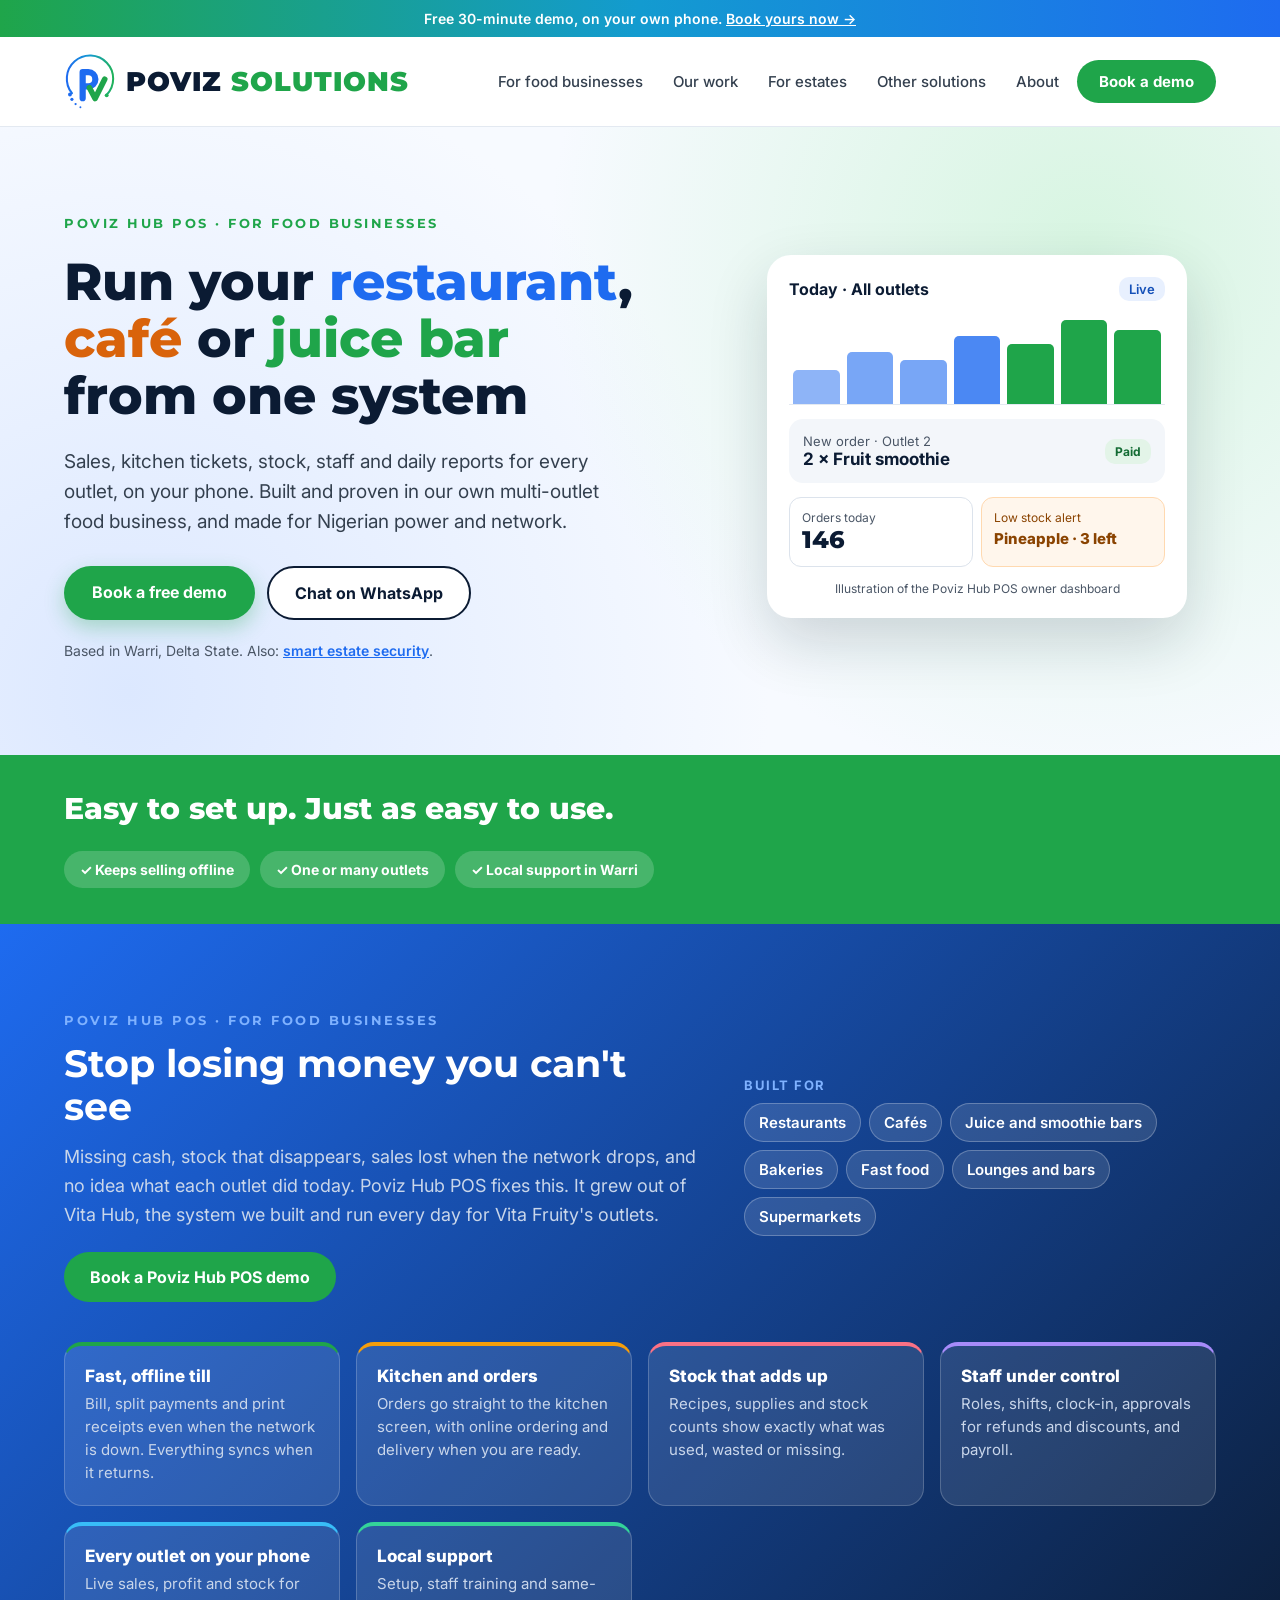
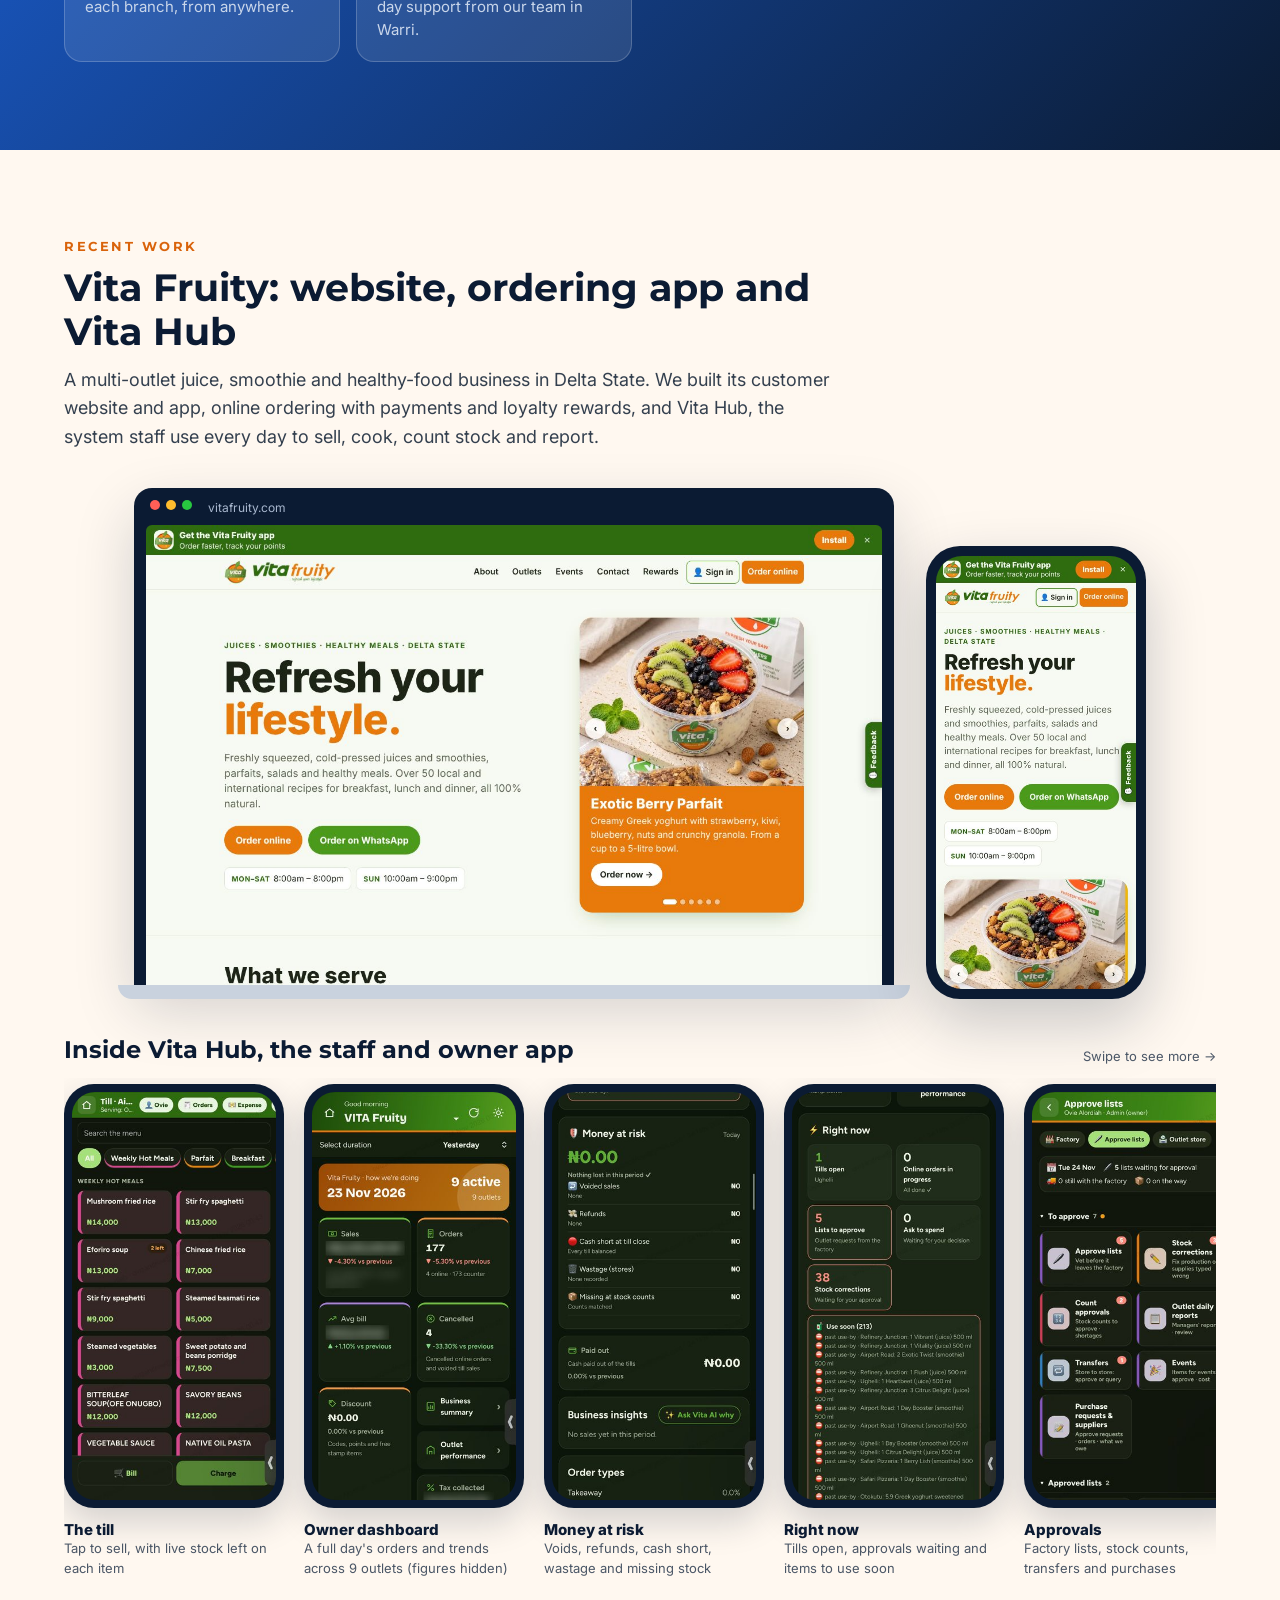
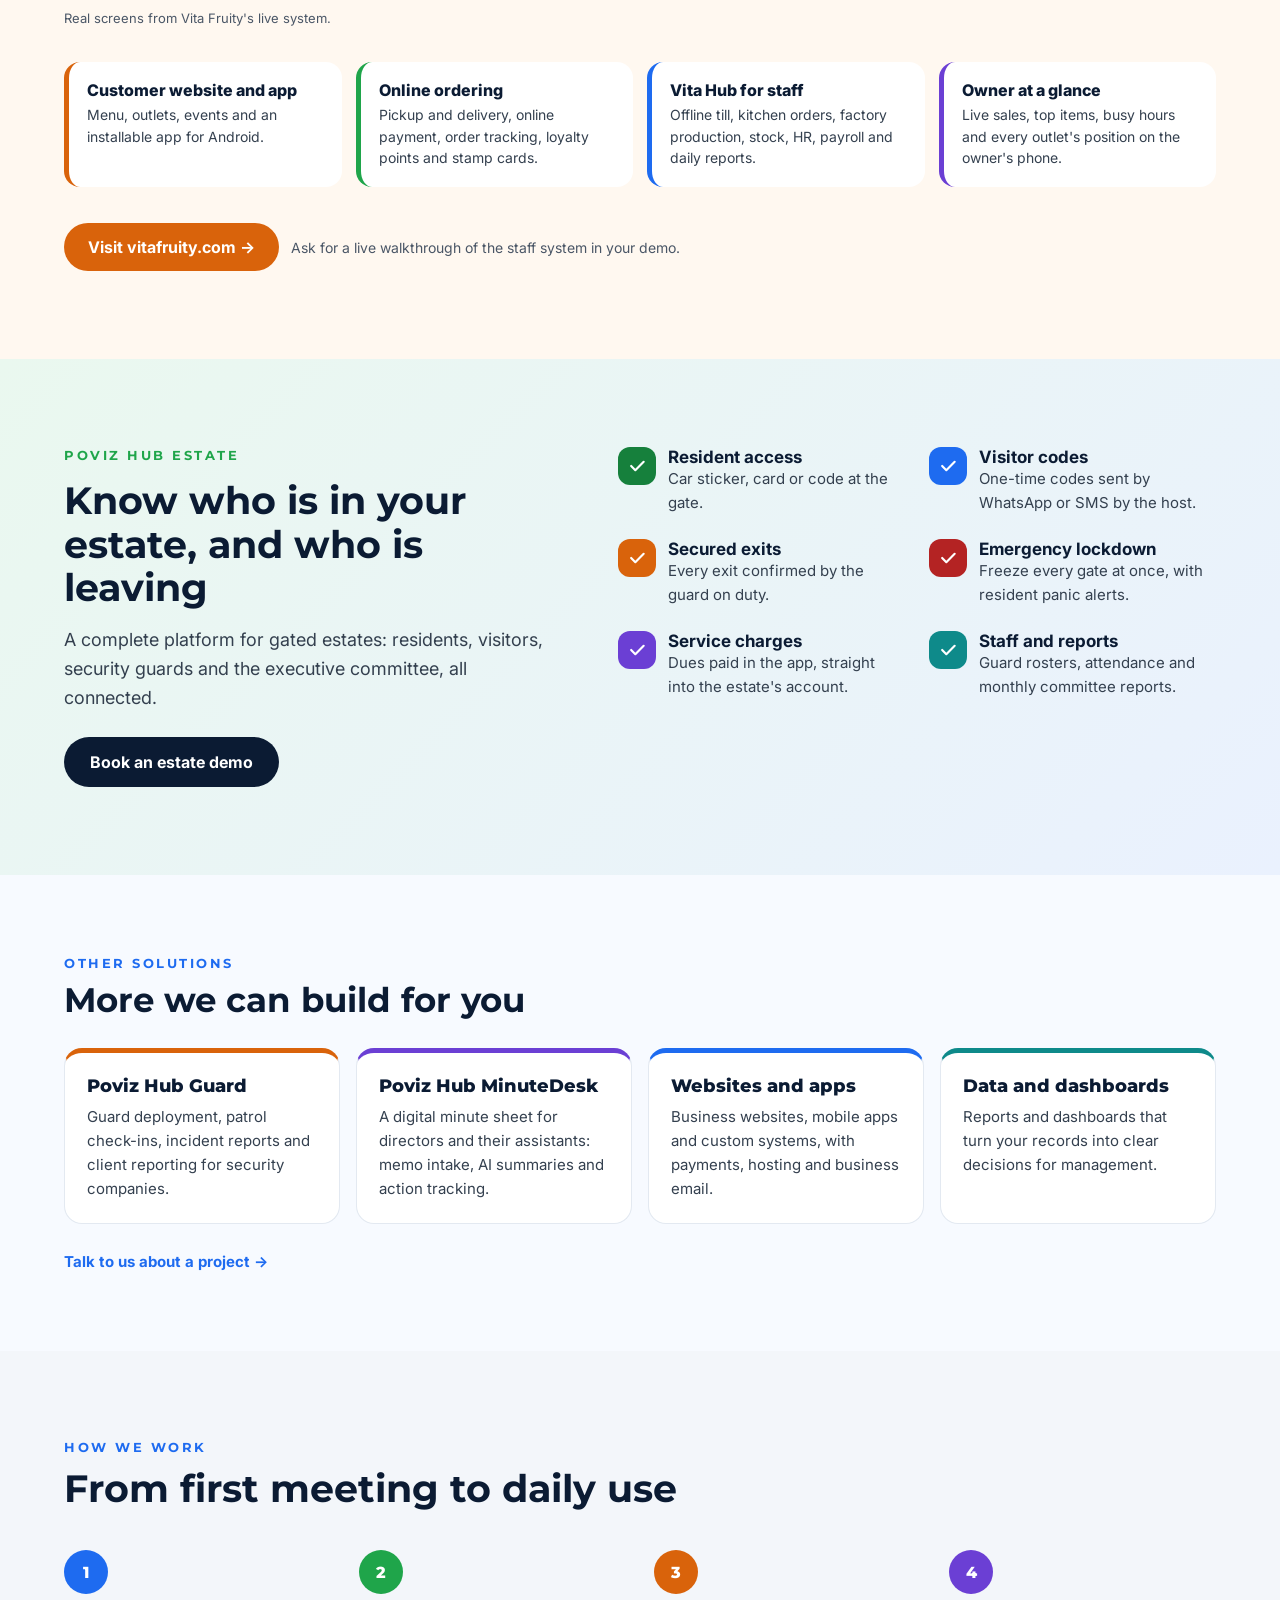
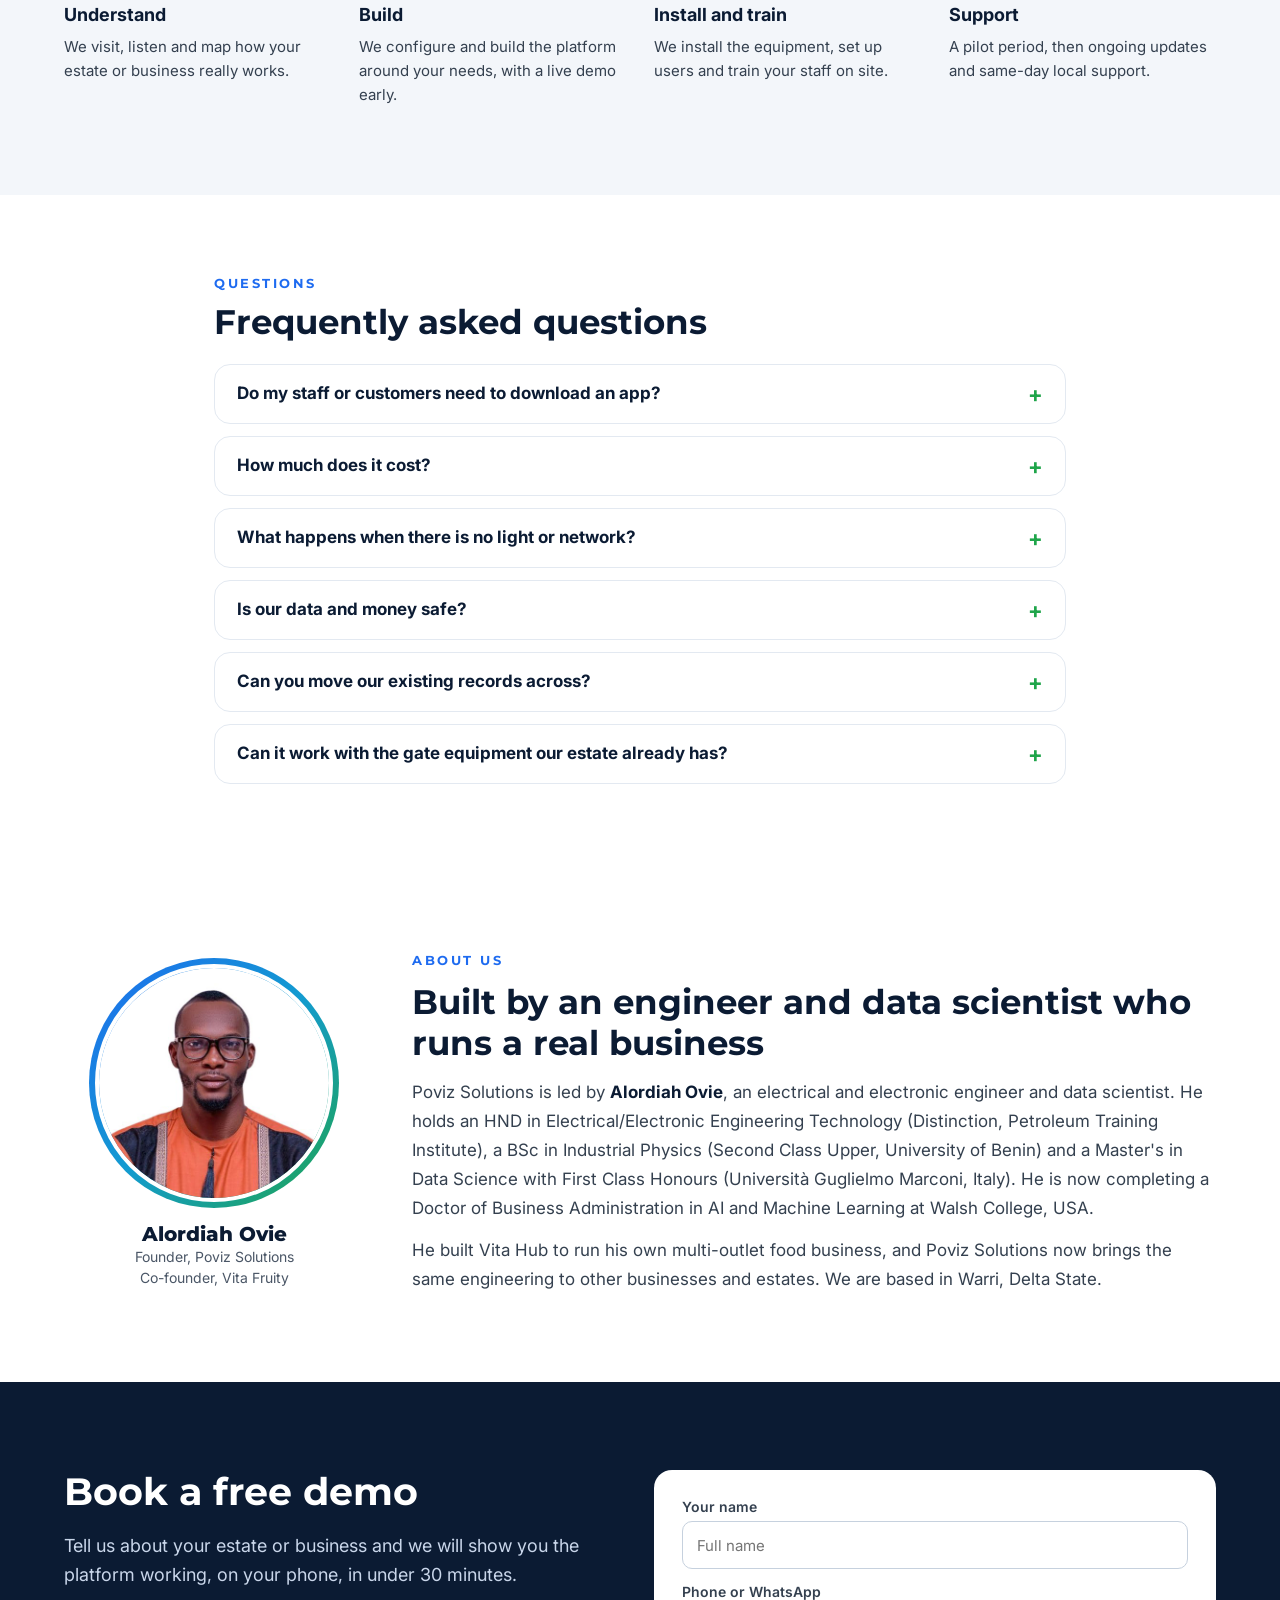
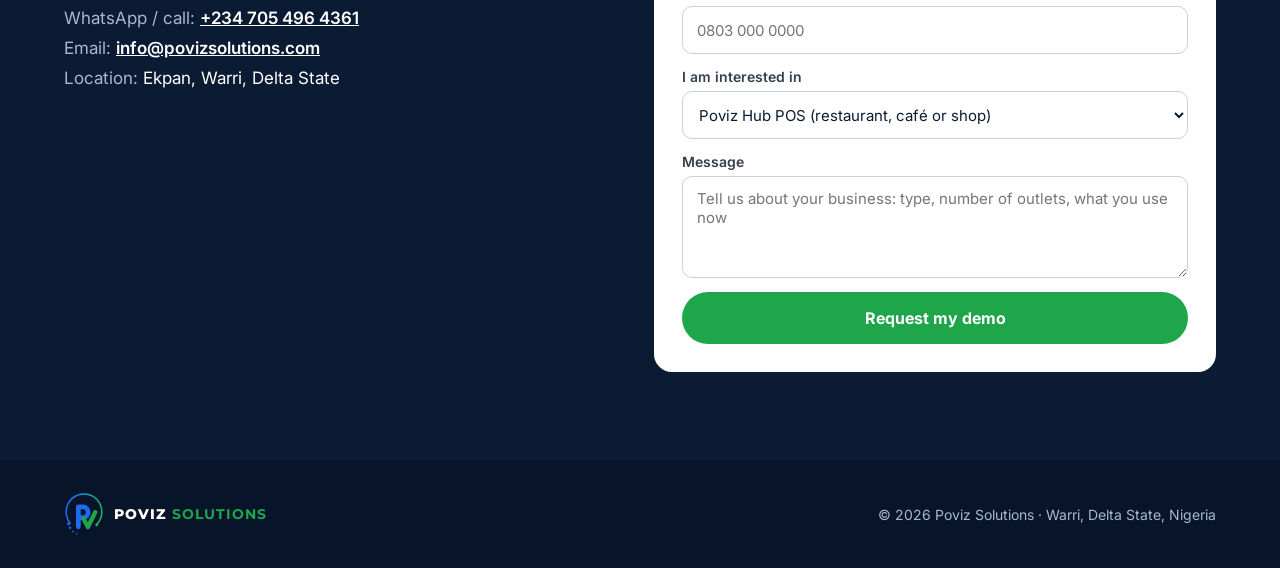
==== commit ed370763: "Product names under the Poviz Hub family Co-Authored-By: Claude Opus 5.5 <noreply@anthropic.com> Cla" ====
--- a/index.html
+++ b/index.html
@@ -4,7 +4,7 @@
 <meta charset="utf-8">
 <meta name="viewport" content="width=device-width, initial-scale=1">
 <title>Poviz Solutions | POS and management software for restaurants, cafés and food businesses in Nigeria</title>
-<meta name="description" content="Poviz Hub: POS, stock, staff and reports for restaurants, cafés, juice bars and food businesses in Nigeria. Works offline, runs multiple outlets. Also smart estate security. Based in Warri, Delta State.">
+<meta name="description" content="Poviz Hub POS: stock, staff and reports for restaurants, cafés, juice bars and food businesses in Nigeria. Works offline, runs multiple outlets. Also smart estate security. Based in Warri, Delta State.">
 <meta property="og:title" content="Poviz Solutions">
 <meta property="og:description" content="Smart systems for estates and businesses in Nigeria. Gate access, visitor control, business platforms, web and app development, data and insights.">
 <meta property="og:type" content="website">
@@ -65,7 +65,7 @@
 <section style="background:radial-gradient(circle at 85% 20%,#D7F5E1 0%,rgba(215,245,225,0) 45%),radial-gradient(circle at 10% 90%,#DCE8FF 0%,rgba(220,232,255,0) 50%),#F7FAFF;color:#0B1B33">
 <div style="max-width:1200px;margin:0 auto;padding:88px 24px 96px 24px;display:flex;flex-wrap:wrap;gap:56px;align-items:center">
 <div style="flex:1 1 520px;display:flex;flex-direction:column;gap:22px">
-<div style="font-family:Montserrat,Arial,sans-serif;font-weight:700;font-size:13px;letter-spacing:2.5px;color:#1FA54A">POVIZ HUB · POS FOR FOOD BUSINESSES</div>
+<div style="font-family:Montserrat,Arial,sans-serif;font-weight:700;font-size:13px;letter-spacing:2.5px;color:#1FA54A">POVIZ HUB POS · FOR FOOD BUSINESSES</div>
 <h1 class="hero-h1" style="margin:0;font-family:Montserrat,Arial,sans-serif;line-height:1.1;font-weight:800;text-wrap:balance">Run your <span style="color:#1E6BF0">restaurant</span>, <span style="color:#D9630B">café</span> or <span style="color:#1FA54A">juice bar</span> from one system</h1>
 <p style="margin:0;font-size:19px;line-height:1.6;color:#34404F;max-width:560px">Sales, kitchen tickets, stock, staff and daily reports for every outlet, on your phone. Built and proven in our own multi-outlet food business, and made for Nigerian power and network.</p>
 <div style="display:flex;flex-wrap:wrap;gap:12px;margin-top:6px">
@@ -83,7 +83,7 @@
 <div style="border:1px solid #DCE3EC;border-radius:12px;padding:12px"><div style="font-size:12px;color:#4A5666">Orders today</div><div style="font-family:Montserrat,Arial,sans-serif;font-weight:800;font-size:24px">146</div></div>
 <div style="border:1px solid #FFD9B0;background:#FFF6EC;border-radius:12px;padding:12px"><div style="font-size:12px;color:#8A4300">Low stock alert</div><div style="font-weight:800;font-size:15px;color:#8A4300;margin-top:4px">Pineapple · 3 left</div></div>
 </div>
-<div style="font-size:12px;color:#4A5666;text-align:center">Illustration of the Poviz Hub owner dashboard</div>
+<div style="font-size:12px;color:#4A5666;text-align:center">Illustration of the Poviz Hub POS owner dashboard</div>
 </div>
 </div>
 </div>
@@ -103,10 +103,10 @@
 <div style="max-width:1200px;margin:0 auto;padding:88px 24px;display:flex;flex-direction:column;gap:40px">
 <div style="display:flex;flex-wrap:wrap;gap:48px;align-items:center">
 <div style="flex:1 1 520px;display:flex;flex-direction:column;gap:14px">
-<div style="font-family:Montserrat,Arial,sans-serif;font-weight:700;font-size:13px;letter-spacing:2.5px;color:#7FB2FF">POVIZ HUB · FOR FOOD BUSINESSES</div>
+<div style="font-family:Montserrat,Arial,sans-serif;font-weight:700;font-size:13px;letter-spacing:2.5px;color:#7FB2FF">POVIZ HUB POS · FOR FOOD BUSINESSES</div>
 <h2 style="margin:0;font-family:Montserrat,Arial,sans-serif;font-size:38px;line-height:1.15">Stop losing money you can't see</h2>
-<p style="margin:0;font-size:18px;line-height:1.6;color:#C9D6EA">Missing cash, stock that disappears, sales lost when the network drops, and no idea what each outlet did today. Poviz Hub fixes this. It grew out of Vita Hub, the system we built and run every day for Vita Fruity's outlets.</p>
-<a href="#contact" style="align-self:flex-start;background:#1FA54A;color:#ffffff;text-decoration:none;padding:15px 26px;border-radius:999px;font-weight:700;font-size:16px;margin-top:8px">Book a Poviz Hub demo</a>
+<p style="margin:0;font-size:18px;line-height:1.6;color:#C9D6EA">Missing cash, stock that disappears, sales lost when the network drops, and no idea what each outlet did today. Poviz Hub POS fixes this. It grew out of Vita Hub, the system we built and run every day for Vita Fruity's outlets.</p>
+<a href="#contact" style="align-self:flex-start;background:#1FA54A;color:#ffffff;text-decoration:none;padding:15px 26px;border-radius:999px;font-weight:700;font-size:16px;margin-top:8px">Book a Poviz Hub POS demo</a>
 </div>
 <div style="flex:1 1 360px;display:flex;flex-direction:column;gap:10px;font-size:15px">
 <div style="font-weight:700;color:#7FB2FF;font-size:13px;letter-spacing:1.5px">BUILT FOR</div>
@@ -151,7 +151,7 @@
 <section id="estates" style="background:linear-gradient(135deg,#EAF8EF 0%,#EAF1FE 100%)">
 <div style="max-width:1200px;margin:0 auto;padding:88px 24px;display:flex;flex-wrap:wrap;gap:56px;align-items:flex-start">
 <div style="flex:1 1 420px;display:flex;flex-direction:column;gap:16px">
-<div style="font-family:Montserrat,Arial,sans-serif;font-weight:700;font-size:13px;letter-spacing:2.5px;color:#1FA54A">POVIZ ESTATE</div>
+<div style="font-family:Montserrat,Arial,sans-serif;font-weight:700;font-size:13px;letter-spacing:2.5px;color:#1FA54A">POVIZ HUB ESTATE</div>
 <h2 style="margin:0;font-family:Montserrat,Arial,sans-serif;font-size:38px;line-height:1.15">Know who is in your estate, and who is leaving</h2>
 <p style="margin:0;font-size:18px;line-height:1.6;color:#34404F">A complete platform for gated estates: residents, visitors, security guards and the executive committee, all connected.</p>
 <a href="#contact" style="align-self:flex-start;background:#0B1B33;color:#ffffff;text-decoration:none;padding:15px 26px;border-radius:999px;font-weight:700;font-size:16px;margin-top:8px">Book an estate demo</a>
@@ -173,7 +173,7 @@
 <div style="font-family:Montserrat,Arial,sans-serif;font-weight:700;font-size:13px;letter-spacing:2.5px;color:#1E6BF0">OTHER SOLUTIONS</div>
 <h2 style="margin:0;font-family:Montserrat,Arial,sans-serif;font-size:34px;line-height:1.15">More we can build for you</h2>
 </div>
-<div style="display:grid;grid-template-columns:repeat(auto-fit,minmax(240px,1fr));gap:16px"><div style="background:#ffffff;border:1px solid #E3E9F1;border-top:5px solid #D9630B;border-radius:18px;padding:22px;display:flex;flex-direction:column;gap:8px"><div style="font-family:Montserrat,Arial,sans-serif;font-weight:800;font-size:18px;color:#0B1B33">Poviz Guard</div><div style="font-size:15px;line-height:1.6;color:#34404F">Guard deployment, patrol check-ins, incident reports and client reporting for security companies.</div></div><div style="background:#ffffff;border:1px solid #E3E9F1;border-top:5px solid #6B3FD4;border-radius:18px;padding:22px;display:flex;flex-direction:column;gap:8px"><div style="font-family:Montserrat,Arial,sans-serif;font-weight:800;font-size:18px;color:#0B1B33">MinuteDesk</div><div style="font-size:15px;line-height:1.6;color:#34404F">A digital minute sheet for directors and their assistants: memo intake, AI summaries and action tracking.</div></div><div style="background:#ffffff;border:1px solid #E3E9F1;border-top:5px solid #1E6BF0;border-radius:18px;padding:22px;display:flex;flex-direction:column;gap:8px"><div style="font-family:Montserrat,Arial,sans-serif;font-weight:800;font-size:18px;color:#0B1B33">Websites and apps</div><div style="font-size:15px;line-height:1.6;color:#34404F">Business websites, mobile apps and custom systems, with payments, hosting and business email.</div></div><div style="background:#ffffff;border:1px solid #E3E9F1;border-top:5px solid #0E8A8A;border-radius:18px;padding:22px;display:flex;flex-direction:column;gap:8px"><div style="font-family:Montserrat,Arial,sans-serif;font-weight:800;font-size:18px;color:#0B1B33">Data and dashboards</div><div style="font-size:15px;line-height:1.6;color:#34404F">Reports and dashboards that turn your records into clear decisions for management.</div></div></div>
+<div style="display:grid;grid-template-columns:repeat(auto-fit,minmax(240px,1fr));gap:16px"><div style="background:#ffffff;border:1px solid #E3E9F1;border-top:5px solid #D9630B;border-radius:18px;padding:22px;display:flex;flex-direction:column;gap:8px"><div style="font-family:Montserrat,Arial,sans-serif;font-weight:800;font-size:18px;color:#0B1B33">Poviz Hub Guard</div><div style="font-size:15px;line-height:1.6;color:#34404F">Guard deployment, patrol check-ins, incident reports and client reporting for security companies.</div></div><div style="background:#ffffff;border:1px solid #E3E9F1;border-top:5px solid #6B3FD4;border-radius:18px;padding:22px;display:flex;flex-direction:column;gap:8px"><div style="font-family:Montserrat,Arial,sans-serif;font-weight:800;font-size:18px;color:#0B1B33">Poviz Hub MinuteDesk</div><div style="font-size:15px;line-height:1.6;color:#34404F">A digital minute sheet for directors and their assistants: memo intake, AI summaries and action tracking.</div></div><div style="background:#ffffff;border:1px solid #E3E9F1;border-top:5px solid #1E6BF0;border-radius:18px;padding:22px;display:flex;flex-direction:column;gap:8px"><div style="font-family:Montserrat,Arial,sans-serif;font-weight:800;font-size:18px;color:#0B1B33">Websites and apps</div><div style="font-size:15px;line-height:1.6;color:#34404F">Business websites, mobile apps and custom systems, with payments, hosting and business email.</div></div><div style="background:#ffffff;border:1px solid #E3E9F1;border-top:5px solid #0E8A8A;border-radius:18px;padding:22px;display:flex;flex-direction:column;gap:8px"><div style="font-family:Montserrat,Arial,sans-serif;font-weight:800;font-size:18px;color:#0B1B33">Data and dashboards</div><div style="font-size:15px;line-height:1.6;color:#34404F">Reports and dashboards that turn your records into clear decisions for management.</div></div></div>
 <a href="#contact" style="align-self:flex-start;font-weight:700;font-size:15px;color:#1E6BF0;text-decoration:none">Talk to us about a project →</a>
 </div>
 </section>
@@ -240,7 +240,7 @@
 <div style="display:flex;flex-direction:column;gap:6px"><label for="cname" style="font-size:14px;font-weight:600;color:#34404F">Your name</label><input id="cname" name="name" required type="text" placeholder="Full name" style="height:48px;border-radius:10px;border:1px solid #C6D1DE;padding:0 14px;font-family:Inter,Arial,sans-serif;font-size:15px;color:#0B1B33;background:#ffffff"></div>
 <div style="display:flex;flex-direction:column;gap:6px"><label for="cphone" style="font-size:14px;font-weight:600;color:#34404F">Phone or WhatsApp</label><input id="cphone" name="phone" required type="tel" placeholder="0803 000 0000" style="height:48px;border-radius:10px;border:1px solid #C6D1DE;padding:0 14px;font-family:Inter,Arial,sans-serif;font-size:15px;color:#0B1B33;background:#ffffff"></div>
 <div style="display:flex;flex-direction:column;gap:6px"><label for="ctype" style="font-size:14px;font-weight:600;color:#34404F">I am interested in</label>
-<select id="ctype" name="interest" style="height:48px;border-radius:10px;border:1px solid #C6D1DE;padding:0 12px;font-family:Inter,Arial,sans-serif;font-size:15px;color:#0B1B33;background:#ffffff"><option>Poviz Hub (restaurant, café or shop)</option><option>Poviz Estate (estate security and management)</option><option>Poviz Guard (security companies)</option><option>MinuteDesk (executive office)</option><option>Website or app</option><option>Data and dashboards</option></select></div>
+<select id="ctype" name="interest" style="height:48px;border-radius:10px;border:1px solid #C6D1DE;padding:0 12px;font-family:Inter,Arial,sans-serif;font-size:15px;color:#0B1B33;background:#ffffff"><option>Poviz Hub POS (restaurant, café or shop)</option><option>Poviz Hub Estate (estate security and management)</option><option>Poviz Hub Guard (security companies)</option><option>Poviz Hub MinuteDesk (executive office)</option><option>Website or app</option><option>Data and dashboards</option></select></div>
 <div style="display:flex;flex-direction:column;gap:6px"><label for="cmsg" style="font-size:14px;font-weight:600;color:#34404F">Message</label><textarea id="cmsg" name="message" rows="4" placeholder="Tell us about your business: type, number of outlets, what you use now" style="border-radius:10px;border:1px solid #C6D1DE;padding:12px 14px;font-family:Inter,Arial,sans-serif;font-size:15px;color:#0B1B33;resize:vertical"></textarea></div>
 <button type="submit" style="height:52px;border-radius:999px;border:none;background:#1FA54A;color:#ffffff;font-family:Inter,Arial,sans-serif;font-size:16px;font-weight:700">Request my demo</button>
 </form>
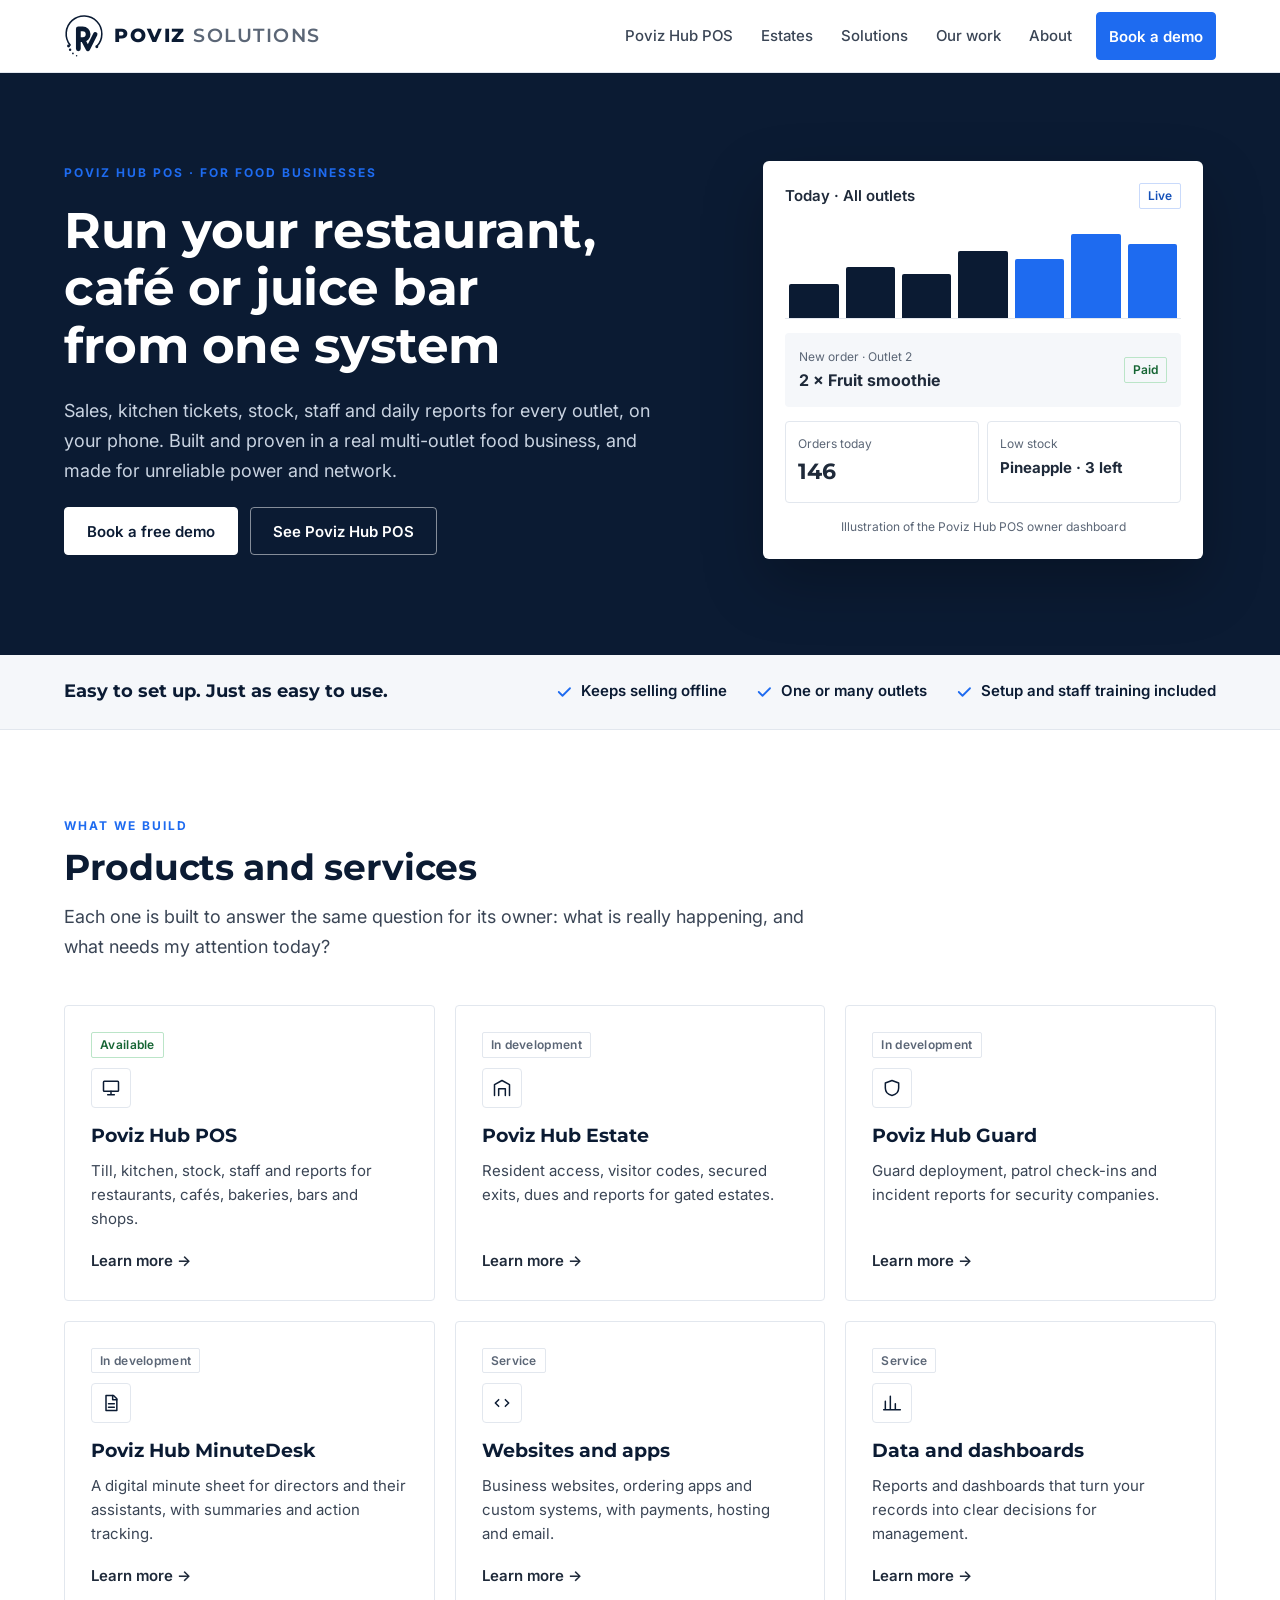
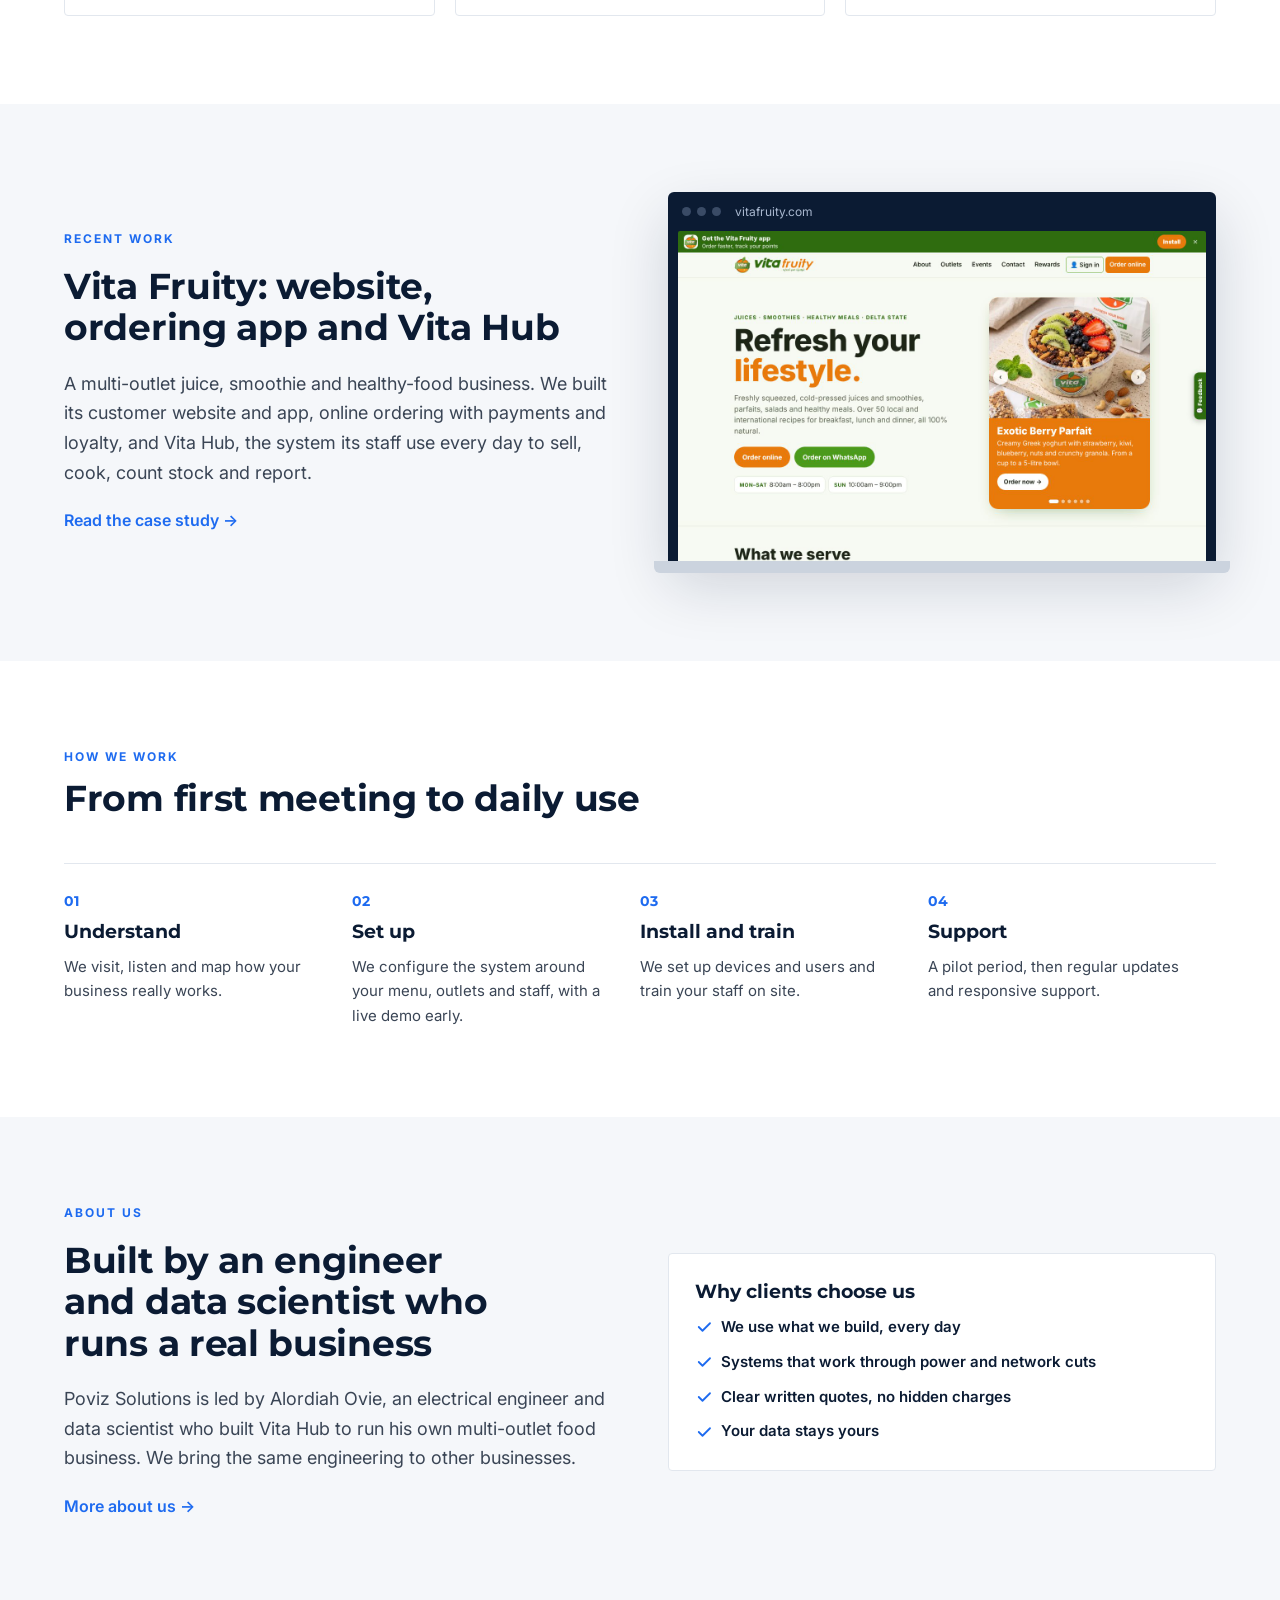
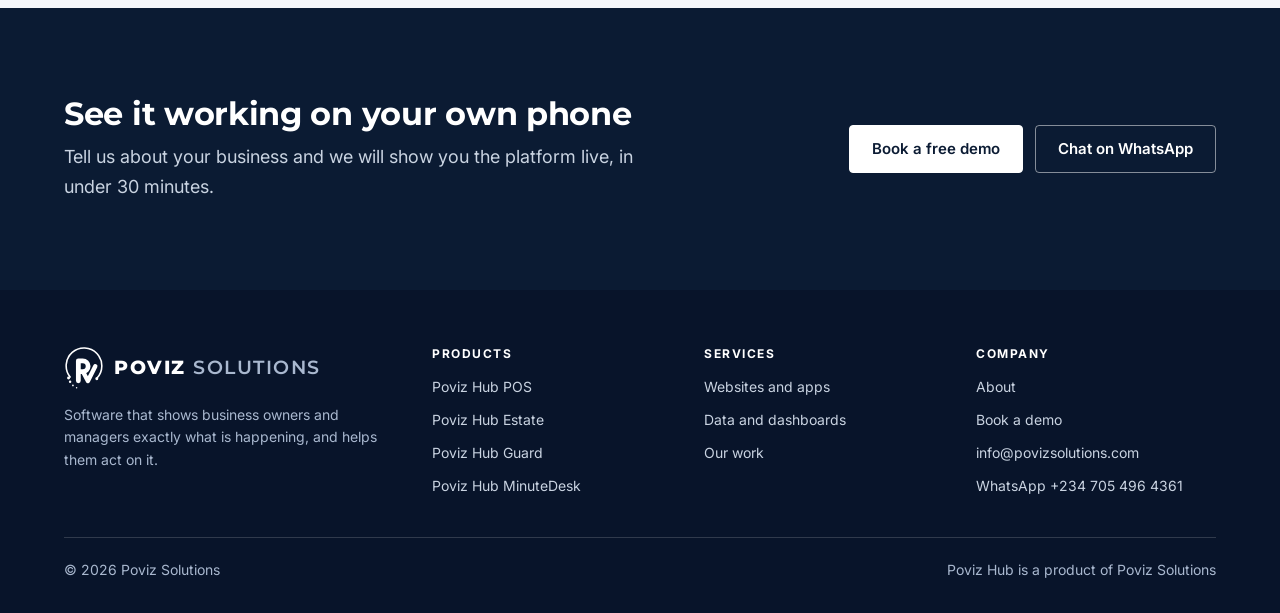
==== commit 8c441dad: "Professional restyle and a page per product - Navy, white and grey with one blue accent; one-colour " ====
--- a/index.html
+++ b/index.html
@@ -3,268 +3,85 @@
 <head>
 <meta charset="utf-8">
 <meta name="viewport" content="width=device-width, initial-scale=1">
-<title>Poviz Solutions | POS and management software for restaurants, cafés and food businesses in Nigeria</title>
-<meta name="description" content="Poviz Hub POS: stock, staff and reports for restaurants, cafés, juice bars and food businesses in Nigeria. Works offline, runs multiple outlets. Also smart estate security. Based in Warri, Delta State.">
-<meta property="og:title" content="Poviz Solutions">
-<meta property="og:description" content="Smart systems for estates and businesses in Nigeria. Gate access, visitor control, business platforms, web and app development, data and insights.">
+<title>Poviz Solutions | POS and business software for restaurants, cafés and food businesses</title>
+<meta name="description" content="Poviz Hub POS: till, kitchen, stock, staff and reports for restaurants, cafés, juice bars and food businesses. Works offline and runs multiple outlets. Also websites, apps and data dashboards.">
+<meta property="og:title" content="Poviz Solutions | POS and business software for restaurants, cafés and food businesses">
+<meta property="og:description" content="Poviz Hub POS: till, kitchen, stock, staff and reports for restaurants, cafés, juice bars and food businesses. Works offline and runs multiple outlets. Also websites, apps and data dashboards.">
 <meta property="og:type" content="website">
-<meta property="og:url" content="https://povizsolutions.com">
+<meta property="og:url" content="https://povizsolutions.com/">
+<link rel="canonical" href="https://povizsolutions.com/">
 <link rel="icon" type="image/svg+xml" href="/favicon.svg">
 <link rel="preconnect" href="https://fonts.googleapis.com">
 <link rel="preconnect" href="https://fonts.gstatic.com" crossorigin>
-<link href="https://fonts.googleapis.com/css2?family=Inter:wght@400;500;600;700&family=Montserrat:wght@600;700;800;900&display=swap" rel="stylesheet">
-<style>
-*{box-sizing:border-box}
-html{scroll-behavior:smooth}
-body{margin:0;background:#ffffff}
-a{color:#1E6BF0}a:hover{color:#0B1B33}
-section[id]{scroll-margin-top:16px}
-.hero-h1{font-size:52px}
-.brand{font-size:27px}
-@media (max-width:640px){.brand{font-size:22px}.brand-logo{width:44px;height:48px}}
-@media (max-width:640px){.hero-h1{font-size:34px}h2{font-size:28px!important}}
-input:focus,select:focus,textarea:focus{outline:3px solid #9CC0FF;outline-offset:1px}
-.pill{border-radius:999px!important}
-.lift{transition:transform .15s ease,box-shadow .15s ease}.lift:hover{transform:translateY(-4px);box-shadow:0 14px 30px rgba(11,27,51,.12)}
-details{background:#ffffff;border-radius:16px;padding:18px 22px;border:1px solid #E3E9F1}
-details summary{cursor:pointer;font-weight:700;font-size:17px;color:#0B1B33;list-style:none;display:flex;justify-content:space-between;gap:12px}
-details summary::-webkit-details-marker{display:none}
-details summary::after{content:"+";font-size:22px;color:#1FA54A;line-height:1}
-details[open] summary::after{content:"–"}
-details p{margin:12px 0 0 0;font-size:15px;line-height:1.65;color:#34404F}
-</style>
+<link href="https://fonts.googleapis.com/css2?family=Inter:wght@400;500;600;700&family=Montserrat:wght@600;700;800&display=swap" rel="stylesheet">
+<link rel="stylesheet" href="/assets/site.css">
 </head>
 <body>
-<div style="font-family:Inter,Arial,sans-serif;color:#0B1B33;background:#ffffff">
-
-<div style="background:linear-gradient(90deg,#1FA54A,#139BD0,#1E6BF0);color:#ffffff;text-align:center;font-size:14px;font-weight:600;padding:10px 16px">Free 30-minute demo, on your own phone. <a href="#contact" style="color:#ffffff;text-decoration:underline">Book yours now →</a></div>
-<header style="background:#ffffff;border-bottom:1px solid #E3E9F1;position:sticky;top:0;z-index:10">
-<div style="max-width:1200px;margin:0 auto;padding:16px 24px;display:flex;flex-wrap:wrap;align-items:center;justify-content:space-between;gap:16px">
-<a href="#" style="display:flex;align-items:center;gap:10px;text-decoration:none"><svg class="brand-logo" width="52" height="57" viewBox="14 6 92 100" role="img" aria-label="Poviz Solutions logo">
-<defs><linearGradient id="pvnav" x1="0" y1="0" x2="1" y2="0"><stop offset="0" stop-color="#1E6BF0"></stop><stop offset="0.5" stop-color="#139BD0"></stop><stop offset="1" stop-color="#20B25A"></stop></linearGradient></defs>
-<path d="M28.1,76.8 A41 41 0 1 1 89.5,79.5" fill="none" stroke="url(#pvnav)" stroke-width="3.6" stroke-linecap="round"></path>
-<circle cx="24.5" cy="79" r="3.4" fill="#1E6BF0"></circle>
-<circle cx="28" cy="87.5" r="2.8" fill="#1E6BF0"></circle>
-<circle cx="34.5" cy="96" r="2" fill="#1E6BF0"></circle>
-<circle cx="43" cy="101.5" r="1.7" fill="#1E6BF0"></circle>
-<circle cx="89.5" cy="80.5" r="3.4" fill="#20B25A"></circle>
-<path d="M47,39.5 H57 A12.5 12.5 0 0 1 57,64.5 H47 M47,39.5 V85.5" fill="none" stroke="#1E6BF0" stroke-width="11" stroke-linecap="round" stroke-linejoin="round"></path>
-<path d="M59,67 L69,86 L86,52" fill="none" stroke="#1FA54A" stroke-width="10" stroke-linecap="round" stroke-linejoin="round"></path>
-</svg><span class="brand" style="font-family:Montserrat,Arial,sans-serif;font-weight:900;letter-spacing:1px;color:#0B1B33">POVIZ <span style="color:#1FA54A;font-weight:900">SOLUTIONS</span></span></a>
-<nav style="display:flex;flex-wrap:wrap;align-items:center;gap:6px;font-size:15px;font-weight:500">
-<a href="#businesses" style="color:#34404F;text-decoration:none;padding:10px 12px">For food businesses</a>
-<a href="#work" style="color:#34404F;text-decoration:none;padding:10px 12px">Our work</a>
-<a href="#estates" style="color:#34404F;text-decoration:none;padding:10px 12px">For estates</a>
-<a href="#solutions" style="color:#34404F;text-decoration:none;padding:10px 12px">Other solutions</a>
-<a href="#about" style="color:#34404F;text-decoration:none;padding:10px 12px">About</a>
-<a href="#contact" style="background:#1E6BF0;color:#ffffff;text-decoration:none;padding:12px 22px;border-radius:999px;font-weight:700;background:#1FA54A!important">Book a demo</a>
-</nav>
+<header class="site-header">
+<div class="wrap">
+<a class="logo" href="/" aria-label="Poviz Solutions home"><svg viewBox="14 6 92 100" aria-hidden="true"><path d="M28.1,76.8 A41 41 0 1 1 89.5,79.5" fill="none" stroke="currentColor" stroke-width="3.6" stroke-linecap="round"/><circle cx="24.5" cy="79" r="3.4" fill="currentColor"/><circle cx="28" cy="87.5" r="2.8" fill="currentColor"/><circle cx="34.5" cy="96" r="2" fill="currentColor"/><circle cx="43" cy="101.5" r="1.7" fill="currentColor"/><circle cx="89.5" cy="80.5" r="3.4" fill="currentColor"/><path d="M47,39.5 H57 A12.5 12.5 0 0 1 57,64.5 H47 M47,39.5 V85.5" fill="none" stroke="currentColor" stroke-width="11" stroke-linecap="round" stroke-linejoin="round"/><path d="M59,67 L69,86 L86,52" fill="none" stroke="currentColor" stroke-width="10" stroke-linecap="round" stroke-linejoin="round"/></svg><b>POVIZ <span>SOLUTIONS</span></b></a>
+<nav class="nav" aria-label="Main"><a href="/pos/">Poviz Hub POS</a><a href="/estate/">Estates</a><a href="/solutions/">Solutions</a><a href="/work/">Our work</a><a href="/about/">About</a><a class="btn" href="/contact/">Book a demo</a></nav>
+<details class="menu"><summary aria-label="Open menu"><svg width="18" height="18" viewBox="0 0 24 24" fill="none" stroke="currentColor" stroke-width="2" stroke-linecap="round" aria-hidden="true"><path d="M4 7h16M4 12h16M4 17h16"/></svg>Menu</summary>
+<nav class="menu-panel" aria-label="Main"><a href="/pos/">Poviz Hub POS</a><a href="/estate/">Estates</a><a href="/solutions/">Solutions</a><a href="/work/">Our work</a><a href="/about/">About</a><a class="btn" href="/contact/">Book a demo</a></nav></details>
 </div>
 </header>
-
-<section style="background:radial-gradient(circle at 85% 20%,#D7F5E1 0%,rgba(215,245,225,0) 45%),radial-gradient(circle at 10% 90%,#DCE8FF 0%,rgba(220,232,255,0) 50%),#F7FAFF;color:#0B1B33">
-<div style="max-width:1200px;margin:0 auto;padding:88px 24px 96px 24px;display:flex;flex-wrap:wrap;gap:56px;align-items:center">
-<div style="flex:1 1 520px;display:flex;flex-direction:column;gap:22px">
-<div style="font-family:Montserrat,Arial,sans-serif;font-weight:700;font-size:13px;letter-spacing:2.5px;color:#1FA54A">POVIZ HUB POS · FOR FOOD BUSINESSES</div>
-<h1 class="hero-h1" style="margin:0;font-family:Montserrat,Arial,sans-serif;line-height:1.1;font-weight:800;text-wrap:balance">Run your <span style="color:#1E6BF0">restaurant</span>, <span style="color:#D9630B">café</span> or <span style="color:#1FA54A">juice bar</span> from one system</h1>
-<p style="margin:0;font-size:19px;line-height:1.6;color:#34404F;max-width:560px">Sales, kitchen tickets, stock, staff and daily reports for every outlet, on your phone. Built and proven in our own multi-outlet food business, and made for Nigerian power and network.</p>
-<div style="display:flex;flex-wrap:wrap;gap:12px;margin-top:6px">
-<a href="#contact" style="background:#1FA54A;color:#ffffff;text-decoration:none;padding:16px 28px;border-radius:999px;font-weight:700;font-size:16px;box-shadow:0 8px 20px rgba(31,165,74,.3)">Book a free demo</a>
-<a href="https://wa.me/2347054964361" style="background:#ffffff;color:#0B1B33;text-decoration:none;padding:15px 26px;border-radius:999px;font-weight:700;font-size:16px;border:2px solid #0B1B33">Chat on WhatsApp</a>
+<main>
+<section class="hero"><div class="wrap">
+<div class="copy"><div class="eyebrow">Poviz Hub POS · for food businesses</div><h1>Run your restaurant, café or juice bar from one system</h1><p class="lede">Sales, kitchen tickets, stock, staff and daily reports for every outlet, on your phone. Built and proven in a real multi-outlet food business, and made for unreliable power and network.</p><div class="btn-row"><a class="btn btn-light" href="/contact/?interest=pos">Book a free demo</a><a class="btn btn-ghost-light" href="/pos/">See Poviz Hub POS</a></div></div>
+<div class="panel" role="img" aria-label="Illustration of the Poviz Hub POS owner dashboard">
+<div class="panel-top"><span>Today · All outlets</span><span class="tag">Live</span></div>
+<div class="bars" aria-hidden="true"><span style="height:36%"></span><span style="height:54%"></span><span style="height:46%"></span><span style="height:70%"></span><span class="b" style="height:62%"></span><span class="b" style="height:88%"></span><span class="b" style="height:78%"></span></div>
+<div class="panel-row"><div><small>New order · Outlet 2</small><b>2 × Fruit smoothie</b></div><span class="ok">Paid</span></div>
+<div class="panel-grid"><div><small>Orders today</small><b>146</b></div><div><small>Low stock</small><b class="sm">Pineapple · 3 left</b></div></div>
+<div class="panel-note">Illustration of the Poviz Hub POS owner dashboard</div>
 </div>
-<div style="font-size:14px;color:#4A5666">Based in Warri, Delta State. Also: <a href="#estates" style="color:#1E6BF0;font-weight:600">smart estate security</a>.</div>
+</div></section><section class="strip"><div class="wrap"><p>Easy to set up. Just as easy to use.</p><ul class="ticks"><li><svg width="18" height="18" viewBox="0 0 24 24" fill="none" stroke="currentColor" stroke-width="2.4" stroke-linecap="round" stroke-linejoin="round" aria-hidden="true"><path d="M5 12l5 5L20 7"/></svg>Keeps selling offline</li><li><svg width="18" height="18" viewBox="0 0 24 24" fill="none" stroke="currentColor" stroke-width="2.4" stroke-linecap="round" stroke-linejoin="round" aria-hidden="true"><path d="M5 12l5 5L20 7"/></svg>One or many outlets</li><li><svg width="18" height="18" viewBox="0 0 24 24" fill="none" stroke="currentColor" stroke-width="2.4" stroke-linecap="round" stroke-linejoin="round" aria-hidden="true"><path d="M5 12l5 5L20 7"/></svg>Setup and staff training included</li></ul></div></section>
+<section class="section"><div class="wrap">
+<div class="head"><div class="eyebrow">What we build</div><h2>Products and services</h2><p class="lede">Each one is built to answer the same question for its owner: what is really happening, and what needs my attention today?</p></div>
+<div class="grid g3">
+<a class="card" href="/pos/"><span class="label live">Available</span><span class="icon"><svg width="20" height="20" viewBox="0 0 24 24" fill="none" stroke="currentColor" stroke-width="1.8" stroke-linecap="round" stroke-linejoin="round" aria-hidden="true"><rect x="3" y="4" width="18" height="12" rx="1"/><path d="M8 20h8M12 16v4"/></svg></span><h3>Poviz Hub POS</h3><p>Till, kitchen, stock, staff and reports for restaurants, cafés, bakeries, bars and shops.</p><span class="more">Learn more →</span></a>
+<a class="card" href="/estate/"><span class="label">In development</span><span class="icon"><svg width="20" height="20" viewBox="0 0 24 24" fill="none" stroke="currentColor" stroke-width="1.8" stroke-linecap="round" stroke-linejoin="round" aria-hidden="true"><path d="M3 21V8l9-5 9 5v13"/><path d="M8 21v-8h8v8"/></svg></span><h3>Poviz Hub Estate</h3><p>Resident access, visitor codes, secured exits, dues and reports for gated estates.</p><span class="more">Learn more →</span></a>
+<a class="card" href="/guard/"><span class="label">In development</span><span class="icon"><svg width="20" height="20" viewBox="0 0 24 24" fill="none" stroke="currentColor" stroke-width="1.8" stroke-linecap="round" stroke-linejoin="round" aria-hidden="true"><path d="M12 3l8 3v6c0 5-3.5 8-8 9-4.5-1-8-4-8-9V6z"/></svg></span><h3>Poviz Hub Guard</h3><p>Guard deployment, patrol check-ins and incident reports for security companies.</p><span class="more">Learn more →</span></a>
+<a class="card" href="/minutedesk/"><span class="label">In development</span><span class="icon"><svg width="20" height="20" viewBox="0 0 24 24" fill="none" stroke="currentColor" stroke-width="1.8" stroke-linecap="round" stroke-linejoin="round" aria-hidden="true"><path d="M6 3h9l4 4v14H6z"/><path d="M14 3v5h5M9 13h7M9 17h7"/></svg></span><h3>Poviz Hub MinuteDesk</h3><p>A digital minute sheet for directors and their assistants, with summaries and action tracking.</p><span class="more">Learn more →</span></a>
+<a class="card" href="/websites/"><span class="label">Service</span><span class="icon"><svg width="20" height="20" viewBox="0 0 24 24" fill="none" stroke="currentColor" stroke-width="1.8" stroke-linecap="round" stroke-linejoin="round" aria-hidden="true"><path d="M8 8l-4 4 4 4M16 8l4 4-4 4"/></svg></span><h3>Websites and apps</h3><p>Business websites, ordering apps and custom systems, with payments, hosting and email.</p><span class="more">Learn more →</span></a>
+<a class="card" href="/data/"><span class="label">Service</span><span class="icon"><svg width="20" height="20" viewBox="0 0 24 24" fill="none" stroke="currentColor" stroke-width="1.8" stroke-linecap="round" stroke-linejoin="round" aria-hidden="true"><path d="M4 20V10M10 20V4M16 20v-7M22 20H2"/></svg></span><h3>Data and dashboards</h3><p>Reports and dashboards that turn your records into clear decisions for management.</p><span class="more">Learn more →</span></a>
+</div></div></section>
+<section class="section soft"><div class="wrap split">
+<div class="stack"><div class="eyebrow">Recent work</div><h2>Vita Fruity: website, ordering app and Vita Hub</h2>
+<p class="lede">A multi-outlet juice, smoothie and healthy-food business. We built its customer website and app, online ordering with payments and loyalty, and Vita Hub, the system its staff use every day to sell, cook, count stock and report.</p>
+<a class="link" href="/work/">Read the case study →</a></div>
+<div><div class="browser"><div class="dots"><i></i><i></i><i></i><span>vitafruity.com</span></div><img src="/work-vitafruity-desktop.jpg" alt="Vita Fruity website home page on a computer" width="1280" height="800" loading="lazy"></div><div class="browser-base"></div></div>
+</div></section>
+<section class="section"><div class="wrap">
+<div class="head"><div class="eyebrow">How we work</div><h2>From first meeting to daily use</h2></div>
+<div class="steps">
+<div><span class="n">01</span><h3>Understand</h3><p>We visit, listen and map how your business really works.</p></div>
+<div><span class="n">02</span><h3>Set up</h3><p>We configure the system around your menu, outlets and staff, with a live demo early.</p></div>
+<div><span class="n">03</span><h3>Install and train</h3><p>We set up devices and users and train your staff on site.</p></div>
+<div><span class="n">04</span><h3>Support</h3><p>A pilot period, then regular updates and responsive support.</p></div>
+</div></div></section>
+<section class="section soft"><div class="wrap split">
+<div class="stack"><div class="eyebrow">About us</div><h2>Built by an engineer and data scientist who runs a real business</h2>
+<p class="lede">Poviz Solutions is led by Alordiah Ovie, an electrical engineer and data scientist who built Vita Hub to run his own multi-outlet food business. We bring the same engineering to other businesses.</p>
+<a class="link" href="/about/">More about us →</a></div>
+<div class="card"><h3>Why clients choose us</h3><ul class="ticks"><li><svg width="18" height="18" viewBox="0 0 24 24" fill="none" stroke="currentColor" stroke-width="2.4" stroke-linecap="round" stroke-linejoin="round" aria-hidden="true"><path d="M5 12l5 5L20 7"/></svg>We use what we build, every day</li><li><svg width="18" height="18" viewBox="0 0 24 24" fill="none" stroke="currentColor" stroke-width="2.4" stroke-linecap="round" stroke-linejoin="round" aria-hidden="true"><path d="M5 12l5 5L20 7"/></svg>Systems that work through power and network cuts</li><li><svg width="18" height="18" viewBox="0 0 24 24" fill="none" stroke="currentColor" stroke-width="2.4" stroke-linecap="round" stroke-linejoin="round" aria-hidden="true"><path d="M5 12l5 5L20 7"/></svg>Clear written quotes, no hidden charges</li><li><svg width="18" height="18" viewBox="0 0 24 24" fill="none" stroke="currentColor" stroke-width="2.4" stroke-linecap="round" stroke-linejoin="round" aria-hidden="true"><path d="M5 12l5 5L20 7"/></svg>Your data stays yours</li></ul></div>
+</div></section>
+<section class="section dark cta-band"><div class="wrap">
+<div><h2>See it working on your own phone</h2><p class="lede">Tell us about your business and we will show you the platform live, in under 30 minutes.</p></div>
+<div class="btn-row"><a class="btn btn-light" href="/contact/?interest=pos">Book a free demo</a><a class="btn btn-ghost-light" href="https://wa.me/2347054964361">Chat on WhatsApp</a></div>
+</div></section>
+</main>
+<footer class="site-footer">
+<div class="wrap">
+<div class="foot-grid">
+<div><a class="logo light" href="/" aria-label="Poviz Solutions home"><svg viewBox="14 6 92 100" aria-hidden="true"><path d="M28.1,76.8 A41 41 0 1 1 89.5,79.5" fill="none" stroke="currentColor" stroke-width="3.6" stroke-linecap="round"/><circle cx="24.5" cy="79" r="3.4" fill="currentColor"/><circle cx="28" cy="87.5" r="2.8" fill="currentColor"/><circle cx="34.5" cy="96" r="2" fill="currentColor"/><circle cx="43" cy="101.5" r="1.7" fill="currentColor"/><circle cx="89.5" cy="80.5" r="3.4" fill="currentColor"/><path d="M47,39.5 H57 A12.5 12.5 0 0 1 57,64.5 H47 M47,39.5 V85.5" fill="none" stroke="currentColor" stroke-width="11" stroke-linecap="round" stroke-linejoin="round"/><path d="M59,67 L69,86 L86,52" fill="none" stroke="currentColor" stroke-width="10" stroke-linecap="round" stroke-linejoin="round"/></svg><b>POVIZ <span>SOLUTIONS</span></b></a>
+<p>Software that shows business owners and managers exactly what is happening, and helps them act on it.</p></div>
+<div><h3>Products</h3><ul><li><a href="/pos/">Poviz Hub POS</a></li><li><a href="/estate/">Poviz Hub Estate</a></li><li><a href="/guard/">Poviz Hub Guard</a></li><li><a href="/minutedesk/">Poviz Hub MinuteDesk</a></li></ul></div>
+<div><h3>Services</h3><ul><li><a href="/websites/">Websites and apps</a></li><li><a href="/data/">Data and dashboards</a></li><li><a href="/work/">Our work</a></li></ul></div>
+<div><h3>Company</h3><ul><li><a href="/about/">About</a></li><li><a href="/contact/">Book a demo</a></li><li><a href="mailto:info@povizsolutions.com">info@povizsolutions.com</a></li><li><a href="https://wa.me/2347054964361">WhatsApp +234 705 496 4361</a></li></ul></div>
 </div>
-<div style="flex:1 1 380px;display:flex;justify-content:center">
-<div style="width:100%;max-width:420px;background:#ffffff;border-radius:24px;padding:22px;box-shadow:0 24px 60px rgba(11,27,51,.16);color:#0B1B33;display:flex;flex-direction:column;gap:14px">
-<div style="display:flex;justify-content:space-between;align-items:center"><span style="font-weight:700">Today · All outlets</span><span style="font-size:13px;font-weight:600;color:#1450B8;background:#E8F0FE;padding:4px 10px;border-radius:10px">Live</span></div>
-<div style="display:flex;align-items:flex-end;gap:7px;height:90px;border-bottom:1px solid #E3E9F1;padding:0 4px"><div style="flex:1;background:#1E6BF0;border-radius:5px 5px 0 0;height:34px;opacity:.5"></div><div style="flex:1;background:#1E6BF0;border-radius:5px 5px 0 0;height:52px;opacity:.6"></div><div style="flex:1;background:#1E6BF0;border-radius:5px 5px 0 0;height:44px;opacity:.6"></div><div style="flex:1;background:#1E6BF0;border-radius:5px 5px 0 0;height:68px;opacity:.8"></div><div style="flex:1;background:#1FA54A;border-radius:5px 5px 0 0;height:60px"></div><div style="flex:1;background:#1FA54A;border-radius:5px 5px 0 0;height:84px"></div><div style="flex:1;background:#1FA54A;border-radius:5px 5px 0 0;height:74px"></div></div>
-<div style="background:#F3F6FA;border-radius:14px;padding:14px;display:flex;justify-content:space-between;align-items:center"><div><div style="font-size:13px;color:#4A5666">New order · Outlet 2</div><div style="font-size:17px;font-weight:700">2 × Fruit smoothie</div></div><span style="font-size:12px;font-weight:700;color:#136B33;background:#E3F4E8;padding:5px 10px;border-radius:10px">Paid</span></div>
-<div style="display:grid;grid-template-columns:repeat(2,minmax(0,1fr));gap:8px">
-<div style="border:1px solid #DCE3EC;border-radius:12px;padding:12px"><div style="font-size:12px;color:#4A5666">Orders today</div><div style="font-family:Montserrat,Arial,sans-serif;font-weight:800;font-size:24px">146</div></div>
-<div style="border:1px solid #FFD9B0;background:#FFF6EC;border-radius:12px;padding:12px"><div style="font-size:12px;color:#8A4300">Low stock alert</div><div style="font-weight:800;font-size:15px;color:#8A4300;margin-top:4px">Pineapple · 3 left</div></div>
-</div>
-<div style="font-size:12px;color:#4A5666;text-align:center">Illustration of the Poviz Hub POS owner dashboard</div>
-</div>
-</div>
-</div>
-</section>
-
-<section style="background:#1FA54A;color:#ffffff">
-<div style="max-width:1200px;margin:0 auto;padding:36px 24px;display:flex;flex-wrap:wrap;gap:24px;justify-content:space-between;align-items:center">
-<div style="font-family:Montserrat,Arial,sans-serif;font-weight:800;font-size:30px;line-height:1.2">Easy to set up. Just as easy to use.</div>
-<div style="display:flex;flex-wrap:wrap;gap:10px;font-weight:700;font-size:14px">
-<span style="background:rgba(255,255,255,.18);padding:10px 16px;border-radius:999px">✓ Keeps selling offline</span>
-<span style="background:rgba(255,255,255,.18);padding:10px 16px;border-radius:999px">✓ One or many outlets</span>
-<span style="background:rgba(255,255,255,.18);padding:10px 16px;border-radius:999px">✓ Local support in Warri</span>
-</div></div>
-</section>
-
-<section id="businesses" style="background:linear-gradient(135deg,#1E6BF0 0%,#0B1B33 100%);color:#ffffff">
-<div style="max-width:1200px;margin:0 auto;padding:88px 24px;display:flex;flex-direction:column;gap:40px">
-<div style="display:flex;flex-wrap:wrap;gap:48px;align-items:center">
-<div style="flex:1 1 520px;display:flex;flex-direction:column;gap:14px">
-<div style="font-family:Montserrat,Arial,sans-serif;font-weight:700;font-size:13px;letter-spacing:2.5px;color:#7FB2FF">POVIZ HUB POS · FOR FOOD BUSINESSES</div>
-<h2 style="margin:0;font-family:Montserrat,Arial,sans-serif;font-size:38px;line-height:1.15">Stop losing money you can't see</h2>
-<p style="margin:0;font-size:18px;line-height:1.6;color:#C9D6EA">Missing cash, stock that disappears, sales lost when the network drops, and no idea what each outlet did today. Poviz Hub POS fixes this. It grew out of Vita Hub, the system we built and run every day for Vita Fruity's outlets.</p>
-<a href="#contact" style="align-self:flex-start;background:#1FA54A;color:#ffffff;text-decoration:none;padding:15px 26px;border-radius:999px;font-weight:700;font-size:16px;margin-top:8px">Book a Poviz Hub POS demo</a>
-</div>
-<div style="flex:1 1 360px;display:flex;flex-direction:column;gap:10px;font-size:15px">
-<div style="font-weight:700;color:#7FB2FF;font-size:13px;letter-spacing:1.5px">BUILT FOR</div>
-<div style="display:flex;flex-wrap:wrap;gap:8px"><span style="background:rgba(255,255,255,.12);border:1px solid rgba(255,255,255,.25);padding:9px 14px;border-radius:999px;font-weight:600">Restaurants</span><span style="background:rgba(255,255,255,.12);border:1px solid rgba(255,255,255,.25);padding:9px 14px;border-radius:999px;font-weight:600">Cafés</span><span style="background:rgba(255,255,255,.12);border:1px solid rgba(255,255,255,.25);padding:9px 14px;border-radius:999px;font-weight:600">Juice and smoothie bars</span><span style="background:rgba(255,255,255,.12);border:1px solid rgba(255,255,255,.25);padding:9px 14px;border-radius:999px;font-weight:600">Bakeries</span><span style="background:rgba(255,255,255,.12);border:1px solid rgba(255,255,255,.25);padding:9px 14px;border-radius:999px;font-weight:600">Fast food</span><span style="background:rgba(255,255,255,.12);border:1px solid rgba(255,255,255,.25);padding:9px 14px;border-radius:999px;font-weight:600">Lounges and bars</span><span style="background:rgba(255,255,255,.12);border:1px solid rgba(255,255,255,.25);padding:9px 14px;border-radius:999px;font-weight:600">Supermarkets</span></div>
-</div>
-</div>
-<div style="display:grid;grid-template-columns:repeat(auto-fit,minmax(240px,1fr));gap:16px"><div style="background:rgba(255,255,255,.1);border:1px solid rgba(255,255,255,.2);border-top:4px solid #1FA54A;border-radius:18px;padding:20px"><div style="font-weight:800;font-size:17px;margin-bottom:6px">Fast, offline till</div><div style="font-size:15px;line-height:1.55;color:#C9D6EA">Bill, split payments and print receipts even when the network is down. Everything syncs when it returns.</div></div><div style="background:rgba(255,255,255,.1);border:1px solid rgba(255,255,255,.2);border-top:4px solid #F59E0B;border-radius:18px;padding:20px"><div style="font-weight:800;font-size:17px;margin-bottom:6px">Kitchen and orders</div><div style="font-size:15px;line-height:1.55;color:#C9D6EA">Orders go straight to the kitchen screen, with online ordering and delivery when you are ready.</div></div><div style="background:rgba(255,255,255,.1);border:1px solid rgba(255,255,255,.2);border-top:4px solid #FB7185;border-radius:18px;padding:20px"><div style="font-weight:800;font-size:17px;margin-bottom:6px">Stock that adds up</div><div style="font-size:15px;line-height:1.55;color:#C9D6EA">Recipes, supplies and stock counts show exactly what was used, wasted or missing.</div></div><div style="background:rgba(255,255,255,.1);border:1px solid rgba(255,255,255,.2);border-top:4px solid #A78BFA;border-radius:18px;padding:20px"><div style="font-weight:800;font-size:17px;margin-bottom:6px">Staff under control</div><div style="font-size:15px;line-height:1.55;color:#C9D6EA">Roles, shifts, clock-in, approvals for refunds and discounts, and payroll.</div></div><div style="background:rgba(255,255,255,.1);border:1px solid rgba(255,255,255,.2);border-top:4px solid #38BDF8;border-radius:18px;padding:20px"><div style="font-weight:800;font-size:17px;margin-bottom:6px">Every outlet on your phone</div><div style="font-size:15px;line-height:1.55;color:#C9D6EA">Live sales, profit and stock for each branch, from anywhere.</div></div><div style="background:rgba(255,255,255,.1);border:1px solid rgba(255,255,255,.2);border-top:4px solid #34D399;border-radius:18px;padding:20px"><div style="font-weight:800;font-size:17px;margin-bottom:6px">Local support</div><div style="font-size:15px;line-height:1.55;color:#C9D6EA">Setup, staff training and same-day support from our team in Warri.</div></div></div>
-</div>
-</section>
-
-<section id="work" style="background:#FFF8F0">
-<div style="max-width:1200px;margin:0 auto;padding:88px 24px;display:flex;flex-direction:column;gap:36px">
-<div style="display:flex;flex-direction:column;gap:12px;max-width:780px">
-<div style="font-family:Montserrat,Arial,sans-serif;font-weight:700;font-size:13px;letter-spacing:2.5px;color:#D9630B">RECENT WORK</div>
-<h2 style="margin:0;font-family:Montserrat,Arial,sans-serif;font-size:38px;line-height:1.15">Vita Fruity: website, ordering app and Vita Hub</h2>
-<p style="margin:0;font-size:18px;line-height:1.6;color:#34404F">A multi-outlet juice, smoothie and healthy-food business in Delta State. We built its customer website and app, online ordering with payments and loyalty rewards, and Vita Hub, the system staff use every day to sell, cook, count stock and report.</p>
-</div>
-<div style="display:flex;flex-wrap:wrap;gap:32px;align-items:flex-end;justify-content:center">
-<div style="flex:1 1 640px;max-width:760px">
-<div style="background:#0B1B33;border-radius:18px 18px 0 0;padding:12px 12px 0 12px;box-shadow:0 24px 60px rgba(11,27,51,.18)">
-<div style="display:flex;gap:6px;padding:0 4px 10px 4px"><span style="width:10px;height:10px;border-radius:5px;background:#FF5F57"></span><span style="width:10px;height:10px;border-radius:5px;background:#FEBC2E"></span><span style="width:10px;height:10px;border-radius:5px;background:#28C840"></span><span style="margin-left:10px;font-size:12px;color:#A9B8CF">vitafruity.com</span></div>
-<img src="work-vitafruity-desktop.jpg" alt="Vita Fruity website home page on a computer" width="1280" height="800" loading="lazy" style="width:100%;height:auto;display:block;border-radius:6px 6px 0 0">
-</div>
-<div style="height:14px;background:#C9D2DE;border-radius:0 0 18px 18px;margin:0 -16px"></div>
-</div>
-<div style="flex:0 0 220px">
-<div style="background:#0B1B33;border-radius:34px;padding:10px;box-shadow:0 24px 60px rgba(11,27,51,.22)">
-<img src="work-vitafruity-mobile.jpg" alt="Vita Fruity website on a phone" width="390" height="844" loading="lazy" style="width:100%;height:auto;display:block;border-radius:26px">
-</div>
-</div>
-</div>
-<div style="display:flex;flex-direction:column;gap:14px">
-<div style="display:flex;justify-content:space-between;align-items:flex-end;flex-wrap:wrap;gap:8px"><h3 style="margin:0;font-family:Montserrat,Arial,sans-serif;font-size:24px;color:#0B1B33">Inside Vita Hub, the staff and owner app</h3><span style="font-size:13px;color:#4A5666">Swipe to see more →</span></div>
-<div style="display:flex;gap:20px;overflow-x:auto;scroll-snap-type:x mandatory;padding:6px 4px 18px 4px"><figure style="flex:0 0 220px;margin:0;scroll-snap-align:start"><div style="background:#0B1B33;border-radius:30px;padding:8px;box-shadow:0 14px 34px rgba(11,27,51,.18)"><img src="hub-till.jpg" alt="Vita Hub: The till" width="360" height="720" loading="lazy" style="width:100%;height:auto;display:block;border-radius:23px"></div><figcaption style="margin-top:12px"><div style="font-weight:800;font-size:15px;color:#0B1B33">The till</div><div style="font-size:13px;line-height:1.5;color:#4A5666">Tap to sell, with live stock left on each item</div></figcaption></figure><figure style="flex:0 0 220px;margin:0;scroll-snap-align:start"><div style="background:#0B1B33;border-radius:30px;padding:8px;box-shadow:0 14px 34px rgba(11,27,51,.18)"><img src="hub-glance.jpg" alt="Vita Hub: Owner dashboard" width="360" height="720" loading="lazy" style="width:100%;height:auto;display:block;border-radius:23px"></div><figcaption style="margin-top:12px"><div style="font-weight:800;font-size:15px;color:#0B1B33">Owner dashboard</div><div style="font-size:13px;line-height:1.5;color:#4A5666">A full day's orders and trends across 9 outlets (figures hidden)</div></figcaption></figure><figure style="flex:0 0 220px;margin:0;scroll-snap-align:start"><div style="background:#0B1B33;border-radius:30px;padding:8px;box-shadow:0 14px 34px rgba(11,27,51,.18)"><img src="hub-risk.jpg" alt="Vita Hub: Money at risk" width="360" height="720" loading="lazy" style="width:100%;height:auto;display:block;border-radius:23px"></div><figcaption style="margin-top:12px"><div style="font-weight:800;font-size:15px;color:#0B1B33">Money at risk</div><div style="font-size:13px;line-height:1.5;color:#4A5666">Voids, refunds, cash short, wastage and missing stock</div></figcaption></figure><figure style="flex:0 0 220px;margin:0;scroll-snap-align:start"><div style="background:#0B1B33;border-radius:30px;padding:8px;box-shadow:0 14px 34px rgba(11,27,51,.18)"><img src="hub-now.jpg" alt="Vita Hub: Right now" width="360" height="720" loading="lazy" style="width:100%;height:auto;display:block;border-radius:23px"></div><figcaption style="margin-top:12px"><div style="font-weight:800;font-size:15px;color:#0B1B33">Right now</div><div style="font-size:13px;line-height:1.5;color:#4A5666">Tills open, approvals waiting and items to use soon</div></figcaption></figure><figure style="flex:0 0 220px;margin:0;scroll-snap-align:start"><div style="background:#0B1B33;border-radius:30px;padding:8px;box-shadow:0 14px 34px rgba(11,27,51,.18)"><img src="hub-approve.jpg" alt="Vita Hub: Approvals" width="360" height="720" loading="lazy" style="width:100%;height:auto;display:block;border-radius:23px"></div><figcaption style="margin-top:12px"><div style="font-weight:800;font-size:15px;color:#0B1B33">Approvals</div><div style="font-size:13px;line-height:1.5;color:#4A5666">Factory lists, stock counts, transfers and purchases</div></figcaption></figure><figure style="flex:0 0 220px;margin:0;scroll-snap-align:start"><div style="background:#0B1B33;border-radius:30px;padding:8px;box-shadow:0 14px 34px rgba(11,27,51,.18)"><img src="hub-hr.jpg" alt="Vita Hub: Staff clock-in" width="360" height="720" loading="lazy" style="width:100%;height:auto;display:block;border-radius:23px"></div><figcaption style="margin-top:12px"><div style="font-weight:800;font-size:15px;color:#0B1B33">Staff clock-in</div><div style="font-size:13px;line-height:1.5;color:#4A5666">Face and location check, duty days, leave and payslips</div></figcaption></figure><figure style="flex:0 0 220px;margin:0;scroll-snap-align:start"><div style="background:#0B1B33;border-radius:30px;padding:8px;box-shadow:0 14px 34px rgba(11,27,51,.18)"><img src="hub-home.jpg" alt="Vita Hub: Vita Hub home" width="360" height="720" loading="lazy" style="width:100%;height:auto;display:block;border-radius:23px"></div><figcaption style="margin-top:12px"><div style="font-weight:800;font-size:15px;color:#0B1B33">Vita Hub home</div><div style="font-size:13px;line-height:1.5;color:#4A5666">HR, spending requests, repairs and Vita AI</div></figcaption></figure></div>
-<p style="margin:0;font-size:13px;color:#4A5666">Real screens from Vita Fruity's live system.</p>
-</div>
-<div style="display:grid;grid-template-columns:repeat(auto-fit,minmax(220px,1fr));gap:14px"><div style="background:#ffffff;border-radius:16px;padding:18px;border-left:5px solid #D9630B"><div style="font-weight:800;font-size:16px;color:#0B1B33;margin-bottom:4px">Customer website and app</div><div style="font-size:14px;line-height:1.55;color:#34404F">Menu, outlets, events and an installable app for Android.</div></div><div style="background:#ffffff;border-radius:16px;padding:18px;border-left:5px solid #1FA54A"><div style="font-weight:800;font-size:16px;color:#0B1B33;margin-bottom:4px">Online ordering</div><div style="font-size:14px;line-height:1.55;color:#34404F">Pickup and delivery, online payment, order tracking, loyalty points and stamp cards.</div></div><div style="background:#ffffff;border-radius:16px;padding:18px;border-left:5px solid #1E6BF0"><div style="font-weight:800;font-size:16px;color:#0B1B33;margin-bottom:4px">Vita Hub for staff</div><div style="font-size:14px;line-height:1.55;color:#34404F">Offline till, kitchen orders, factory production, stock, HR, payroll and daily reports.</div></div><div style="background:#ffffff;border-radius:16px;padding:18px;border-left:5px solid #6B3FD4"><div style="font-weight:800;font-size:16px;color:#0B1B33;margin-bottom:4px">Owner at a glance</div><div style="font-size:14px;line-height:1.55;color:#34404F">Live sales, top items, busy hours and every outlet's position on the owner's phone.</div></div></div>
-<div style="display:flex;flex-wrap:wrap;gap:12px;align-items:center"><a href="https://vitafruity.com" target="_blank" rel="noopener" style="background:#D9630B;color:#ffffff;text-decoration:none;padding:14px 24px;border-radius:999px;font-weight:700">Visit vitafruity.com →</a><span style="font-size:14px;color:#4A5666">Ask for a live walkthrough of the staff system in your demo.</span></div>
-</div>
-</section>
-
-<section id="estates" style="background:linear-gradient(135deg,#EAF8EF 0%,#EAF1FE 100%)">
-<div style="max-width:1200px;margin:0 auto;padding:88px 24px;display:flex;flex-wrap:wrap;gap:56px;align-items:flex-start">
-<div style="flex:1 1 420px;display:flex;flex-direction:column;gap:16px">
-<div style="font-family:Montserrat,Arial,sans-serif;font-weight:700;font-size:13px;letter-spacing:2.5px;color:#1FA54A">POVIZ HUB ESTATE</div>
-<h2 style="margin:0;font-family:Montserrat,Arial,sans-serif;font-size:38px;line-height:1.15">Know who is in your estate, and who is leaving</h2>
-<p style="margin:0;font-size:18px;line-height:1.6;color:#34404F">A complete platform for gated estates: residents, visitors, security guards and the executive committee, all connected.</p>
-<a href="#contact" style="align-self:flex-start;background:#0B1B33;color:#ffffff;text-decoration:none;padding:15px 26px;border-radius:999px;font-weight:700;font-size:16px;margin-top:8px">Book an estate demo</a>
-</div>
-<div style="flex:1 1 520px;display:grid;grid-template-columns:repeat(auto-fit,minmax(240px,1fr));gap:24px">
-<div style="display:flex;gap:12px"><div style="flex:none;width:38px;height:38px;border-radius:12px;background:#16803C;display:flex;align-items:center;justify-content:center"><svg width="20" height="20" viewBox="0 0 24 24" fill="none" stroke="#ffffff" stroke-width="2.6" stroke-linecap="round" stroke-linejoin="round" aria-hidden="true"><path d="M5 12l5 5L20 7"></path></svg></div><div><div style="font-weight:700;font-size:17px;color:#0B1B33">Resident access</div><div style="font-size:15px;line-height:1.6;color:#34404F">Car sticker, card or code at the gate.</div></div></div>
-<div style="display:flex;gap:12px"><div style="flex:none;width:38px;height:38px;border-radius:12px;background:#1E6BF0;display:flex;align-items:center;justify-content:center"><svg width="20" height="20" viewBox="0 0 24 24" fill="none" stroke="#ffffff" stroke-width="2.6" stroke-linecap="round" stroke-linejoin="round" aria-hidden="true"><path d="M5 12l5 5L20 7"></path></svg></div><div><div style="font-weight:700;font-size:17px;color:#0B1B33">Visitor codes</div><div style="font-size:15px;line-height:1.6;color:#34404F">One-time codes sent by WhatsApp or SMS by the host.</div></div></div>
-<div style="display:flex;gap:12px"><div style="flex:none;width:38px;height:38px;border-radius:12px;background:#D9630B;display:flex;align-items:center;justify-content:center"><svg width="20" height="20" viewBox="0 0 24 24" fill="none" stroke="#ffffff" stroke-width="2.6" stroke-linecap="round" stroke-linejoin="round" aria-hidden="true"><path d="M5 12l5 5L20 7"></path></svg></div><div><div style="font-weight:700;font-size:17px;color:#0B1B33">Secured exits</div><div style="font-size:15px;line-height:1.6;color:#34404F">Every exit confirmed by the guard on duty.</div></div></div>
-<div style="display:flex;gap:12px"><div style="flex:none;width:38px;height:38px;border-radius:12px;background:#B42323;display:flex;align-items:center;justify-content:center"><svg width="20" height="20" viewBox="0 0 24 24" fill="none" stroke="#ffffff" stroke-width="2.6" stroke-linecap="round" stroke-linejoin="round" aria-hidden="true"><path d="M5 12l5 5L20 7"></path></svg></div><div><div style="font-weight:700;font-size:17px;color:#0B1B33">Emergency lockdown</div><div style="font-size:15px;line-height:1.6;color:#34404F">Freeze every gate at once, with resident panic alerts.</div></div></div>
-<div style="display:flex;gap:12px"><div style="flex:none;width:38px;height:38px;border-radius:12px;background:#6B3FD4;display:flex;align-items:center;justify-content:center"><svg width="20" height="20" viewBox="0 0 24 24" fill="none" stroke="#ffffff" stroke-width="2.6" stroke-linecap="round" stroke-linejoin="round" aria-hidden="true"><path d="M5 12l5 5L20 7"></path></svg></div><div><div style="font-weight:700;font-size:17px;color:#0B1B33">Service charges</div><div style="font-size:15px;line-height:1.6;color:#34404F">Dues paid in the app, straight into the estate's account.</div></div></div>
-<div style="display:flex;gap:12px"><div style="flex:none;width:38px;height:38px;border-radius:12px;background:#0E8A8A;display:flex;align-items:center;justify-content:center"><svg width="20" height="20" viewBox="0 0 24 24" fill="none" stroke="#ffffff" stroke-width="2.6" stroke-linecap="round" stroke-linejoin="round" aria-hidden="true"><path d="M5 12l5 5L20 7"></path></svg></div><div><div style="font-weight:700;font-size:17px;color:#0B1B33">Staff and reports</div><div style="font-size:15px;line-height:1.6;color:#34404F">Guard rosters, attendance and monthly committee reports.</div></div></div>
-</div>
-</div>
-</section>
-
-<section id="solutions" style="background:#F7FAFF">
-<div style="max-width:1200px;margin:0 auto;padding:80px 24px;display:flex;flex-direction:column;gap:28px">
-<div style="display:flex;flex-direction:column;gap:10px;max-width:720px">
-<div style="font-family:Montserrat,Arial,sans-serif;font-weight:700;font-size:13px;letter-spacing:2.5px;color:#1E6BF0">OTHER SOLUTIONS</div>
-<h2 style="margin:0;font-family:Montserrat,Arial,sans-serif;font-size:34px;line-height:1.15">More we can build for you</h2>
-</div>
-<div style="display:grid;grid-template-columns:repeat(auto-fit,minmax(240px,1fr));gap:16px"><div style="background:#ffffff;border:1px solid #E3E9F1;border-top:5px solid #D9630B;border-radius:18px;padding:22px;display:flex;flex-direction:column;gap:8px"><div style="font-family:Montserrat,Arial,sans-serif;font-weight:800;font-size:18px;color:#0B1B33">Poviz Hub Guard</div><div style="font-size:15px;line-height:1.6;color:#34404F">Guard deployment, patrol check-ins, incident reports and client reporting for security companies.</div></div><div style="background:#ffffff;border:1px solid #E3E9F1;border-top:5px solid #6B3FD4;border-radius:18px;padding:22px;display:flex;flex-direction:column;gap:8px"><div style="font-family:Montserrat,Arial,sans-serif;font-weight:800;font-size:18px;color:#0B1B33">Poviz Hub MinuteDesk</div><div style="font-size:15px;line-height:1.6;color:#34404F">A digital minute sheet for directors and their assistants: memo intake, AI summaries and action tracking.</div></div><div style="background:#ffffff;border:1px solid #E3E9F1;border-top:5px solid #1E6BF0;border-radius:18px;padding:22px;display:flex;flex-direction:column;gap:8px"><div style="font-family:Montserrat,Arial,sans-serif;font-weight:800;font-size:18px;color:#0B1B33">Websites and apps</div><div style="font-size:15px;line-height:1.6;color:#34404F">Business websites, mobile apps and custom systems, with payments, hosting and business email.</div></div><div style="background:#ffffff;border:1px solid #E3E9F1;border-top:5px solid #0E8A8A;border-radius:18px;padding:22px;display:flex;flex-direction:column;gap:8px"><div style="font-family:Montserrat,Arial,sans-serif;font-weight:800;font-size:18px;color:#0B1B33">Data and dashboards</div><div style="font-size:15px;line-height:1.6;color:#34404F">Reports and dashboards that turn your records into clear decisions for management.</div></div></div>
-<a href="#contact" style="align-self:flex-start;font-weight:700;font-size:15px;color:#1E6BF0;text-decoration:none">Talk to us about a project →</a>
-</div>
-</section>
-
-<section style="background:#F3F6FA">
-<div style="max-width:1200px;margin:0 auto;padding:88px 24px;display:flex;flex-direction:column;gap:40px">
-<div style="display:flex;flex-direction:column;gap:12px;max-width:720px">
-<div style="font-family:Montserrat,Arial,sans-serif;font-weight:700;font-size:13px;letter-spacing:2.5px;color:#1E6BF0">HOW WE WORK</div>
-<h2 style="margin:0;font-family:Montserrat,Arial,sans-serif;font-size:38px;line-height:1.15">From first meeting to daily use</h2>
-</div>
-<div style="display:grid;grid-template-columns:repeat(auto-fit,minmax(220px,1fr));gap:28px">
-<div style="display:flex;flex-direction:column;gap:10px"><div style="width:44px;height:44px;border-radius:22px;background:#1E6BF0;color:#ffffff;font-family:Montserrat,Arial,sans-serif;font-weight:800;display:flex;align-items:center;justify-content:center">1</div><div style="font-weight:700;font-size:18px;color:#0B1B33">Understand</div><div style="font-size:15px;line-height:1.6;color:#34404F">We visit, listen and map how your estate or business really works.</div></div>
-<div style="display:flex;flex-direction:column;gap:10px"><div style="width:44px;height:44px;border-radius:22px;background:#1FA54A;color:#ffffff;font-family:Montserrat,Arial,sans-serif;font-weight:800;display:flex;align-items:center;justify-content:center">2</div><div style="font-weight:700;font-size:18px;color:#0B1B33">Build</div><div style="font-size:15px;line-height:1.6;color:#34404F">We configure and build the platform around your needs, with a live demo early.</div></div>
-<div style="display:flex;flex-direction:column;gap:10px"><div style="width:44px;height:44px;border-radius:22px;background:#D9630B;color:#ffffff;font-family:Montserrat,Arial,sans-serif;font-weight:800;display:flex;align-items:center;justify-content:center">3</div><div style="font-weight:700;font-size:18px;color:#0B1B33">Install and train</div><div style="font-size:15px;line-height:1.6;color:#34404F">We install the equipment, set up users and train your staff on site.</div></div>
-<div style="display:flex;flex-direction:column;gap:10px"><div style="width:44px;height:44px;border-radius:22px;background:#6B3FD4;color:#ffffff;font-family:Montserrat,Arial,sans-serif;font-weight:800;display:flex;align-items:center;justify-content:center">4</div><div style="font-weight:700;font-size:18px;color:#0B1B33">Support</div><div style="font-size:15px;line-height:1.6;color:#34404F">A pilot period, then ongoing updates and same-day local support.</div></div>
-</div>
-</div>
-</section>
-
-<section style="background:#ffffff">
-<div style="max-width:900px;margin:0 auto;padding:80px 24px;display:flex;flex-direction:column;gap:12px">
-<div style="font-family:Montserrat,Arial,sans-serif;font-weight:700;font-size:13px;letter-spacing:2.5px;color:#1E6BF0">QUESTIONS</div>
-<h2 style="margin:0 0 10px 0;font-family:Montserrat,Arial,sans-serif;font-size:34px;line-height:1.15">Frequently asked questions</h2>
-<details><summary>Do my staff or customers need to download an app?</summary><p>No app store needed. Our platforms open from a link on any phone, tablet or computer, and can be added to the home screen like a normal app.</p></details>
-<details><summary>How much does it cost?</summary><p>It depends on the size of your business or estate and what you need. We start with a free demo, then give you a clear written quote with no hidden charges.</p></details>
-<details><summary>What happens when there is no light or network?</summary><p>The till and gate screens keep working offline and sync automatically when the network returns. We also advise on simple backup power.</p></details>
-<details><summary>Is our data and money safe?</summary><p>Payments go through Paystack or Flutterwave straight into your own account. Staff only see what their role allows, and the systems are designed to follow the Nigeria Data Protection Act.</p></details>
-<details><summary>Can you move our existing records across?</summary><p>Yes. We import your products, prices, staff and opening stock from spreadsheets or your old system during setup.</p></details>
-<details><summary>Can it work with the gate equipment our estate already has?</summary><p>Often, yes. We assess your existing barriers, readers and cards during the site visit and reuse what works.</p></details>
-</div>
-</section>
-
-<section id="about" style="background:#ffffff">
-<div style="max-width:1200px;margin:0 auto;padding:88px 24px;display:flex;flex-direction:column;gap:0">
-<div style="display:flex;flex-wrap:wrap;gap:48px;align-items:center">
-<div style="flex:0 1 300px;display:flex;flex-direction:column;align-items:center;gap:14px">
-<div style="width:250px;height:250px;border-radius:50%;padding:6px;background:linear-gradient(135deg,#1E6BF0,#139BD0,#1FA54A)"><img src="ovie.jpg" alt="Alordiah Ovie, founder of Poviz Solutions" width="238" height="238" style="width:100%;height:100%;border-radius:50%;object-fit:cover;display:block;border:4px solid #ffffff;background:#ffffff"></div>
-<div style="text-align:center"><div style="font-family:Montserrat,Arial,sans-serif;font-weight:800;font-size:20px;color:#0B1B33">Alordiah Ovie</div><div style="font-size:14px;color:#4A5666;line-height:1.5">Founder, Poviz Solutions<br>Co-founder, Vita Fruity</div></div>
-</div>
-<div style="flex:1 1 560px;display:flex;flex-direction:column;gap:14px">
-<div style="font-family:Montserrat,Arial,sans-serif;font-weight:700;font-size:13px;letter-spacing:2.5px;color:#1E6BF0">ABOUT US</div>
-<h2 style="margin:0;font-family:Montserrat,Arial,sans-serif;font-size:34px;line-height:1.2">Built by an engineer and data scientist who runs a real business</h2>
-<p style="margin:0;font-size:17px;line-height:1.7;color:#34404F">Poviz Solutions is led by <b style="color:#0B1B33">Alordiah Ovie</b>, an electrical and electronic engineer and data scientist. He holds an HND in Electrical/Electronic Engineering Technology (Distinction, Petroleum Training Institute), a BSc in Industrial Physics (Second Class Upper, University of Benin) and a Master's in Data Science with First Class Honours (Università Guglielmo Marconi, Italy). He is now completing a Doctor of Business Administration in AI and Machine Learning at Walsh College, USA.</p>
-<p style="margin:0;font-size:17px;line-height:1.7;color:#34404F">He built Vita Hub to run his own multi-outlet food business, and Poviz Solutions now brings the same engineering to other businesses and estates. We are based in Warri, Delta State.</p>
-
-</div>
-</div>
-</div>
-</section>
-
-<section id="contact" style="background:#0B1B33;color:#ffffff">
-<div style="max-width:1200px;margin:0 auto;padding:88px 24px;display:flex;flex-wrap:wrap;gap:48px">
-<div style="flex:1 1 400px;display:flex;flex-direction:column;gap:18px">
-<h2 style="margin:0;font-family:Montserrat,Arial,sans-serif;font-size:38px;line-height:1.15">Book a free demo</h2>
-<p style="margin:0;font-size:18px;line-height:1.6;color:#C9D6EA">Tell us about your estate or business and we will show you the platform working, on your phone, in under 30 minutes.</p>
-<div style="display:flex;flex-direction:column;gap:10px;font-size:17px">
-<div><span style="color:#A9B8CF">WhatsApp / call:</span> <a href="https://wa.me/2347054964361" style="color:#ffffff;font-weight:600">+234 705 496 4361</a></div>
-<div><span style="color:#A9B8CF">Email:</span> <a href="mailto:info@povizsolutions.com" style="color:#ffffff;font-weight:600">info@povizsolutions.com</a></div>
-<div><span style="color:#A9B8CF">Location:</span> Ekpan, Warri, Delta State</div>
-</div>
-</div>
-<form name="demo-request" method="POST" action="/thanks.html" data-netlify="true" netlify-honeypot="bot-field" style="flex:1 1 420px;background:#ffffff;border-radius:18px;padding:28px;display:flex;flex-direction:column;gap:14px;color:#0B1B33">
-<input type="hidden" name="form-name" value="demo-request"><p style="display:none"><label>Leave empty <input name="bot-field"></label></p>
-<div style="display:flex;flex-direction:column;gap:6px"><label for="cname" style="font-size:14px;font-weight:600;color:#34404F">Your name</label><input id="cname" name="name" required type="text" placeholder="Full name" style="height:48px;border-radius:10px;border:1px solid #C6D1DE;padding:0 14px;font-family:Inter,Arial,sans-serif;font-size:15px;color:#0B1B33;background:#ffffff"></div>
-<div style="display:flex;flex-direction:column;gap:6px"><label for="cphone" style="font-size:14px;font-weight:600;color:#34404F">Phone or WhatsApp</label><input id="cphone" name="phone" required type="tel" placeholder="0803 000 0000" style="height:48px;border-radius:10px;border:1px solid #C6D1DE;padding:0 14px;font-family:Inter,Arial,sans-serif;font-size:15px;color:#0B1B33;background:#ffffff"></div>
-<div style="display:flex;flex-direction:column;gap:6px"><label for="ctype" style="font-size:14px;font-weight:600;color:#34404F">I am interested in</label>
-<select id="ctype" name="interest" style="height:48px;border-radius:10px;border:1px solid #C6D1DE;padding:0 12px;font-family:Inter,Arial,sans-serif;font-size:15px;color:#0B1B33;background:#ffffff"><option>Poviz Hub POS (restaurant, café or shop)</option><option>Poviz Hub Estate (estate security and management)</option><option>Poviz Hub Guard (security companies)</option><option>Poviz Hub MinuteDesk (executive office)</option><option>Website or app</option><option>Data and dashboards</option></select></div>
-<div style="display:flex;flex-direction:column;gap:6px"><label for="cmsg" style="font-size:14px;font-weight:600;color:#34404F">Message</label><textarea id="cmsg" name="message" rows="4" placeholder="Tell us about your business: type, number of outlets, what you use now" style="border-radius:10px;border:1px solid #C6D1DE;padding:12px 14px;font-family:Inter,Arial,sans-serif;font-size:15px;color:#0B1B33;resize:vertical"></textarea></div>
-<button type="submit" style="height:52px;border-radius:999px;border:none;background:#1FA54A;color:#ffffff;font-family:Inter,Arial,sans-serif;font-size:16px;font-weight:700">Request my demo</button>
-</form>
-</div>
-</section>
-
-<footer style="background:#08142A;color:#A9B8CF">
-<div style="max-width:1200px;margin:0 auto;padding:32px 24px;display:flex;flex-wrap:wrap;gap:16px;justify-content:space-between;align-items:center;font-size:14px">
-<div style="display:flex;align-items:center;gap:10px"><svg width="40" height="44" viewBox="14 6 92 100" aria-hidden="true">
-<defs><linearGradient id="pvfoot" x1="0" y1="0" x2="1" y2="0"><stop offset="0" stop-color="#1E6BF0"></stop><stop offset="0.5" stop-color="#139BD0"></stop><stop offset="1" stop-color="#20B25A"></stop></linearGradient></defs>
-<path d="M28.1,76.8 A41 41 0 1 1 89.5,79.5" fill="none" stroke="url(#pvfoot)" stroke-width="3.6" stroke-linecap="round"></path>
-<circle cx="24.5" cy="79" r="3.4" fill="#1E6BF0"></circle>
-<circle cx="28" cy="87.5" r="2.8" fill="#1E6BF0"></circle>
-<circle cx="34.5" cy="96" r="2" fill="#1E6BF0"></circle>
-<circle cx="43" cy="101.5" r="1.7" fill="#1E6BF0"></circle>
-<circle cx="89.5" cy="80.5" r="3.4" fill="#20B25A"></circle>
-<path d="M47,39.5 H57 A12.5 12.5 0 0 1 57,64.5 H47 M47,39.5 V85.5" fill="none" stroke="#1E6BF0" stroke-width="11" stroke-linecap="round" stroke-linejoin="round"></path>
-<path d="M59,67 L69,86 L86,52" fill="none" stroke="#1FA54A" stroke-width="10" stroke-linecap="round" stroke-linejoin="round"></path>
-</svg><span style="font-family:Montserrat,Arial,sans-serif;font-weight:800;color:#ffffff;letter-spacing:1px">POVIZ <span style="color:#1FA54A;font-weight:700">SOLUTIONS</span></span></div>
-<div>© 2026 Poviz Solutions · Warri, Delta State, Nigeria</div>
+<div class="foot-base"><span>© 2026 Poviz Solutions</span><span>Poviz Hub is a product of Poviz Solutions</span></div>
 </div>
 </footer>
-
-</div>
-
 </body>
 </html>
--- a/assets/site.css
+++ b/assets/site.css
@@ -0,0 +1,247 @@
+/* Poviz Solutions · site styles
+   Navy, white and grey, with one blue accent. Sharp corners (4px). */
+:root{
+  --navy:#0B1B33; --navy-2:#13274A; --ink:#1F2A3A; --body:#3A4555; --muted:#5B6676;
+  --line:#E2E7EE; --line-dark:rgba(255,255,255,.16);
+  --soft:#F5F7FA; --white:#FFFFFF;
+  --blue:#1E6BF0; --blue-dark:#1450B8; --blue-light:#8DB4FF;
+  --radius:4px;
+  --display:Montserrat,Arial,sans-serif; --sans:Inter,Arial,sans-serif;
+}
+*{box-sizing:border-box}
+html{scroll-behavior:smooth;-webkit-text-size-adjust:100%}
+@media (prefers-reduced-motion:reduce){html{scroll-behavior:auto}}
+body{margin:0;background:var(--white);color:var(--ink);font:16px/1.65 var(--sans)}
+img{max-width:100%;height:auto}
+a{color:var(--blue)}a:hover{color:var(--navy)}
+h1,h2,h3{font-family:var(--display);color:var(--navy);margin:0;line-height:1.15;font-weight:700;text-wrap:balance}
+h1{font-size:50px;letter-spacing:-.5px}
+h2{font-size:36px;letter-spacing:-.3px}
+h3{font-size:19px;line-height:1.3}
+p{margin:0}
+@media (max-width:720px){h1{font-size:34px}h2{font-size:27px}}
+:focus-visible{outline:3px solid var(--blue-light);outline-offset:2px}
+.sr{position:absolute;width:1px;height:1px;overflow:hidden;clip:rect(0 0 0 0);white-space:nowrap}
+.wrap{max-width:1200px;margin:0 auto;padding:0 24px}
+@media (max-width:720px){.wrap{padding:0 16px}}
+
+/* Header */
+.site-header{background:var(--white);border-bottom:1px solid var(--line);position:sticky;top:0;z-index:20}
+.site-header .wrap{display:flex;align-items:center;justify-content:space-between;gap:16px;min-height:72px}
+.logo{display:flex;align-items:center;gap:10px;text-decoration:none;color:var(--navy)}
+.logo svg{width:40px;height:44px;flex-shrink:0}
+.logo b{font-family:var(--display);font-weight:800;font-size:19px;letter-spacing:1.5px;white-space:nowrap}
+.logo b span{font-weight:600;color:var(--muted)}
+.on-dark .logo, .logo.light{color:var(--white)}
+.logo.light b span{color:#A9B8CF}
+.nav{display:flex;align-items:center;gap:4px;font-size:15px;font-weight:500}
+.nav a{color:var(--body);text-decoration:none;padding:10px 12px}
+.nav a:hover,.nav a[aria-current="page"]{color:var(--navy)}
+.nav a[aria-current="page"]{box-shadow:inset 0 -2px 0 var(--blue)}
+.nav .btn{margin-left:8px;color:var(--white);box-shadow:none}
+.menu{display:none}
+@media (max-width:980px){
+  .nav{display:none}
+  .menu{display:block;position:relative}
+  .menu summary{list-style:none;cursor:pointer;height:44px;padding:0 14px;border:1px solid var(--line);border-radius:var(--radius);display:flex;align-items:center;gap:8px;font-weight:600;font-size:15px;color:var(--navy)}
+  .menu summary::-webkit-details-marker{display:none}
+  .menu[open] summary{border-color:var(--navy)}
+  .menu-panel{position:absolute;right:0;top:52px;width:min(300px,calc(100vw - 32px));background:var(--white);border:1px solid var(--line);border-radius:var(--radius);box-shadow:0 16px 40px rgba(11,27,51,.14);padding:8px;display:flex;flex-direction:column}
+  .menu-panel a{padding:12px 12px;color:var(--ink);text-decoration:none;font-weight:500;border-radius:var(--radius)}
+  .menu-panel a:hover{background:var(--soft)}
+  .menu-panel .btn{margin-top:6px;color:var(--white)}
+}
+@media (max-width:420px){.logo b{font-size:16px;letter-spacing:1px}.logo svg{width:34px;height:38px}}
+
+/* Buttons */
+.btn{display:inline-flex;align-items:center;justify-content:center;gap:8px;height:48px;padding:0 22px;border-radius:var(--radius);border:1.5px solid var(--blue);background:var(--blue);color:var(--white);font:600 15px var(--sans);text-decoration:none;cursor:pointer;white-space:nowrap}
+.btn:hover{background:var(--blue-dark);border-color:var(--blue-dark);color:var(--white)}
+.btn-outline{background:transparent;color:var(--navy);border-color:var(--navy)}
+.btn-outline:hover{background:var(--navy);border-color:var(--navy);color:var(--white)}
+.btn-light{background:var(--white);border-color:var(--white);color:var(--navy)}
+.btn-light:hover{background:#E8EDF4;border-color:#E8EDF4;color:var(--navy)}
+.btn-ghost-light{background:transparent;border-color:rgba(255,255,255,.5);color:var(--white)}
+.btn-ghost-light:hover{background:rgba(255,255,255,.08);border-color:var(--white);color:var(--white)}
+.btn-row{display:flex;flex-wrap:wrap;gap:12px}
+.link{font-weight:600;text-decoration:none}
+.link:hover{text-decoration:underline}
+
+/* Sections */
+.section{padding:88px 0}
+.section.tight{padding:64px 0}
+.section.soft{background:var(--soft)}
+.section.dark{background:var(--navy);color:#C9D3E1}
+.section.dark h1,.section.dark h2,.section.dark h3{color:var(--white)}
+.section.lined{border-top:1px solid var(--line)}
+@media (max-width:720px){.section{padding:60px 0}.section.tight{padding:44px 0}}
+.eyebrow{font:700 12px var(--sans);letter-spacing:2px;text-transform:uppercase;color:var(--blue)}
+.dark .eyebrow{color:var(--blue-light)}
+.head{display:flex;flex-direction:column;gap:14px;max-width:760px}
+.lede{font-size:18px;line-height:1.65;color:var(--body)}
+.dark .lede{color:#C9D3E1}
+.stack{display:flex;flex-direction:column;gap:20px}
+.mt-40{margin-top:40px}.mt-24{margin-top:24px}
+
+/* Hero */
+.hero{background:var(--navy);color:#C9D3E1}
+.hero .wrap{display:grid;grid-template-columns:minmax(0,1.15fr) minmax(0,.85fr);gap:56px;align-items:center;padding-top:88px;padding-bottom:96px}
+.hero.simple .wrap{grid-template-columns:minmax(0,1fr);padding-bottom:80px}
+.hero h1{color:var(--white)}
+.hero .lede{color:#C9D3E1;max-width:620px}
+.hero .copy{display:flex;flex-direction:column;gap:22px}
+@media (max-width:900px){.hero .wrap{grid-template-columns:minmax(0,1fr);gap:40px;padding-top:56px;padding-bottom:64px}}
+.status{display:inline-flex;align-items:center;gap:8px;align-self:flex-start;font-size:13px;font-weight:600;color:var(--white);border:1px solid var(--line-dark);border-radius:var(--radius);padding:6px 12px}
+.status i{width:8px;height:8px;border-radius:50%;background:var(--blue-light)}
+.status.live i{background:#4ADE80}
+
+/* Dashboard illustration */
+.panel{background:var(--white);border-radius:6px;padding:22px;color:var(--ink);display:flex;flex-direction:column;gap:14px;box-shadow:0 24px 60px rgba(0,0,0,.25);max-width:440px;width:100%;justify-self:center}
+.panel-top{display:flex;justify-content:space-between;align-items:center;font-weight:600;font-size:15px}
+.tag{font-size:12px;font-weight:600;color:var(--blue-dark);border:1px solid #C9DAFB;border-radius:2px;padding:2px 8px}
+.bars{display:flex;align-items:flex-end;gap:7px;height:96px;border-bottom:1px solid var(--line);padding:0 4px}
+.bars span{flex:1;background:var(--navy);border-radius:2px 2px 0 0}
+.bars span.b{background:var(--blue)}
+.panel-row{background:var(--soft);border-radius:var(--radius);padding:14px;display:flex;justify-content:space-between;align-items:center;gap:12px}
+.panel-row small{display:block;font-size:12px;color:var(--muted)}
+.panel-row b{font-size:16px}
+.ok{font-size:12px;font-weight:600;color:#166534;border:1px solid #BBE5C8;border-radius:2px;padding:2px 8px}
+.panel-grid{display:grid;grid-template-columns:repeat(2,minmax(0,1fr));gap:8px}
+.panel-grid div{border:1px solid var(--line);border-radius:var(--radius);padding:12px}
+.panel-grid small{display:block;font-size:12px;color:var(--muted)}
+.panel-grid b{font-family:var(--display);font-size:22px}
+.panel-grid b.sm{font-family:var(--sans);font-size:15px}
+.panel-note{font-size:12px;color:var(--muted);text-align:center}
+
+/* Trust strip */
+.strip{border-bottom:1px solid var(--line);background:var(--soft)}
+.strip .wrap{display:flex;flex-wrap:wrap;gap:12px 40px;align-items:center;justify-content:space-between;padding-top:22px;padding-bottom:22px}
+.strip p{font-family:var(--display);font-weight:700;color:var(--navy);font-size:18px}
+.ticks{display:flex;flex-wrap:wrap;gap:10px 28px;list-style:none;margin:0;padding:0;font-weight:600;font-size:15px;color:var(--navy)}
+.ticks li{display:flex;align-items:center;gap:8px}
+.ticks svg{flex-shrink:0;color:var(--blue)}
+.dark .ticks{color:var(--white)}
+.dark .ticks svg{color:var(--blue-light)}
+
+/* Cards */
+.grid{display:grid;gap:20px;margin-top:44px}
+.g2{grid-template-columns:repeat(2,minmax(0,1fr))}
+.g3{grid-template-columns:repeat(3,minmax(0,1fr))}
+.g4{grid-template-columns:repeat(4,minmax(0,1fr))}
+@media (max-width:1000px){.g3,.g4{grid-template-columns:repeat(2,minmax(0,1fr))}}
+@media (max-width:640px){.g2,.g3,.g4{grid-template-columns:minmax(0,1fr)}}
+.card{background:var(--white);border:1px solid var(--line);border-radius:var(--radius);padding:26px;display:flex;flex-direction:column;gap:10px}
+.card p{color:var(--body);font-size:15px;line-height:1.6}
+.soft .card{background:var(--white)}
+.dark .card{background:transparent;border-color:var(--line-dark)}
+.dark .card p{color:#C9D3E1}
+.card .icon{width:40px;height:40px;border-radius:var(--radius);border:1px solid var(--line);display:flex;align-items:center;justify-content:center;color:var(--navy);margin-bottom:6px}
+.dark .card .icon{border-color:var(--line-dark);color:var(--white)}
+.card .more{margin-top:auto;padding-top:8px;font-weight:600;font-size:15px;text-decoration:none}
+a.card{text-decoration:none;color:inherit;transition:border-color .15s ease}
+a.card:hover{border-color:var(--navy)}
+a.card:hover .more{text-decoration:underline}
+.label{align-self:flex-start;font-size:12px;font-weight:600;letter-spacing:.3px;color:var(--muted);border:1px solid var(--line);border-radius:2px;padding:2px 8px}
+.label.live{color:#166534;border-color:#BBE5C8}
+
+/* Split layout */
+.split{display:grid;grid-template-columns:minmax(0,1fr) minmax(0,1fr);gap:56px;align-items:center}
+@media (max-width:900px){.split{grid-template-columns:minmax(0,1fr);gap:36px}}
+
+/* Lists */
+.list{list-style:none;margin:0;padding:0;display:flex;flex-direction:column}
+.list li{display:flex;gap:14px;padding:18px 0;border-bottom:1px solid var(--line)}
+.list li:first-child{border-top:1px solid var(--line)}
+.dark .list li{border-color:var(--line-dark)}
+.list b{display:block;color:var(--navy);font-size:17px;margin-bottom:2px}
+.dark .list b{color:var(--white)}
+.list p{color:var(--body);font-size:15px}
+.dark .list p{color:#C9D3E1}
+.list .num{flex-shrink:0;width:32px;height:32px;border-radius:var(--radius);background:var(--navy);color:var(--white);font:700 14px var(--display);display:flex;align-items:center;justify-content:center}
+.dark .list .num{background:var(--white);color:var(--navy)}
+.chips{display:flex;flex-wrap:wrap;gap:8px;list-style:none;margin:0;padding:0}
+.chips li{border:1px solid var(--line);border-radius:2px;padding:6px 12px;font-size:14px;font-weight:500;color:var(--navy)}
+.dark .chips li{border-color:var(--line-dark);color:var(--white)}
+
+/* Steps */
+.steps{display:grid;grid-template-columns:repeat(4,minmax(0,1fr));gap:0;margin-top:44px;border-top:1px solid var(--line)}
+.steps > div{padding:28px 24px 0 0;display:flex;flex-direction:column;gap:10px}
+.steps .n{font:700 14px var(--display);color:var(--blue)}
+.steps p{color:var(--body);font-size:15px}
+@media (max-width:900px){.steps{grid-template-columns:repeat(2,minmax(0,1fr))}}
+@media (max-width:560px){.steps{grid-template-columns:minmax(0,1fr)}}
+
+/* Devices and screenshots */
+.browser{background:var(--navy);border-radius:6px 6px 0 0;padding:10px 10px 0;box-shadow:0 24px 60px rgba(11,27,51,.16)}
+.browser .dots{display:flex;gap:6px;padding:0 4px 9px;align-items:center}
+.browser .dots i{width:9px;height:9px;border-radius:50%;background:#3A4B66}
+.browser .dots span{margin-left:8px;font-size:12px;color:#A9B8CF}
+.browser img{display:block;border-radius:2px 2px 0 0}
+.browser-base{height:12px;background:#CBD3DE;border-radius:0 0 6px 6px;margin:0 -14px}
+.shots{display:flex;gap:20px;overflow-x:auto;scroll-snap-type:x mandatory;padding:6px 2px 18px;margin-top:28px}
+.shots figure{flex:0 0 210px;margin:0;scroll-snap-align:start}
+.phone{background:var(--navy);border-radius:26px;padding:7px;box-shadow:0 14px 34px rgba(11,27,51,.16)}
+.phone img{display:block;border-radius:20px}
+.shots figcaption{margin-top:12px}
+.shots figcaption b{display:block;font-size:15px;color:var(--navy)}
+.shots figcaption span{font-size:13px;line-height:1.5;color:var(--muted)}
+.dark .shots figcaption b{color:var(--white)}
+.dark .shots figcaption span{color:#A9B8CF}
+.note{font-size:13px;color:var(--muted)}
+
+/* FAQ */
+.faq{display:flex;flex-direction:column;margin-top:32px;border-top:1px solid var(--line)}
+.faq details{border-bottom:1px solid var(--line);padding:20px 0}
+.faq summary{cursor:pointer;font-weight:600;font-size:17px;color:var(--navy);list-style:none;display:flex;justify-content:space-between;gap:16px}
+.faq summary::-webkit-details-marker{display:none}
+.faq summary::after{content:"+";font-size:22px;line-height:1;color:var(--navy);font-weight:400}
+.faq details[open] summary::after{content:"–"}
+.faq p{margin-top:10px;color:var(--body);font-size:15px;line-height:1.7;max-width:760px}
+
+/* About */
+.profile{display:grid;grid-template-columns:260px minmax(0,1fr);gap:48px;align-items:start}
+.profile img{width:100%;aspect-ratio:1;object-fit:cover;border-radius:var(--radius);display:block;border:1px solid var(--line)}
+.profile .who{margin-top:14px}
+.profile .who b{display:block;font-family:var(--display);font-size:18px;color:var(--navy)}
+.profile .who span{font-size:14px;color:var(--muted)}
+@media (max-width:760px){.profile{grid-template-columns:minmax(0,1fr)}.profile figure{max-width:240px}}
+.profile figure{margin:0}
+.creds{list-style:none;margin:0;padding:0;display:flex;flex-direction:column}
+.creds li{padding:12px 0;border-bottom:1px solid var(--line);font-size:15px;color:var(--body)}
+.creds li b{color:var(--navy)}
+
+/* Contact */
+.contact{display:grid;grid-template-columns:minmax(0,1fr) minmax(0,1.1fr);gap:56px;align-items:start}
+@media (max-width:900px){.contact{grid-template-columns:minmax(0,1fr);gap:36px}}
+.contact-lines{list-style:none;margin:0;padding:0;display:flex;flex-direction:column}
+.contact-lines li{padding:14px 0;border-bottom:1px solid var(--line);display:flex;flex-direction:column;gap:2px}
+.contact-lines small{font-size:13px;color:var(--muted)}
+.contact-lines a{font-weight:600;font-size:17px;text-decoration:none;color:var(--navy)}
+.contact-lines a:hover{color:var(--blue)}
+form.form{background:var(--white);border:1px solid var(--line);border-radius:var(--radius);padding:28px;display:flex;flex-direction:column;gap:16px}
+@media (max-width:520px){form.form{padding:20px}}
+.field{display:flex;flex-direction:column;gap:6px}
+.field label{font-size:14px;font-weight:600;color:var(--ink)}
+.field input,.field select,.field textarea{height:48px;border:1px solid #C6D0DC;border-radius:var(--radius);padding:0 14px;font:15px var(--sans);color:var(--ink);background:var(--white);width:100%}
+.field textarea{height:auto;min-height:120px;padding:12px 14px;resize:vertical}
+.field input:focus,.field select:focus,.field textarea:focus{outline:2px solid var(--blue);outline-offset:0;border-color:var(--blue)}
+.hp{position:absolute;left:-9999px}
+.form .btn{width:100%;height:52px;font-size:16px}
+.small{font-size:13px;color:var(--muted)}
+
+/* CTA band */
+.cta-band .wrap{display:flex;flex-wrap:wrap;gap:24px 40px;align-items:center;justify-content:space-between}
+.cta-band h2{font-size:32px}
+.cta-band .lede{margin-top:10px;max-width:620px}
+
+/* Footer */
+.site-footer{background:#08142A;color:#A9B8CF;font-size:14px}
+.site-footer .wrap{padding-top:56px;padding-bottom:32px}
+.foot-grid{display:grid;grid-template-columns:minmax(0,1.4fr) repeat(3,minmax(0,1fr));gap:32px}
+@media (max-width:860px){.foot-grid{grid-template-columns:repeat(2,minmax(0,1fr))}}
+@media (max-width:480px){.foot-grid{grid-template-columns:minmax(0,1fr)}}
+.foot-grid h3{font:700 12px var(--sans);letter-spacing:1.5px;text-transform:uppercase;color:var(--white);margin-bottom:14px}
+.foot-grid ul{list-style:none;margin:0;padding:0;display:flex;flex-direction:column;gap:10px}
+.foot-grid a{color:#C9D3E1;text-decoration:none}
+.foot-grid a:hover{color:var(--white);text-decoration:underline}
+.foot-grid p{margin-top:14px;max-width:320px;line-height:1.6}
+.foot-base{border-top:1px solid var(--line-dark);margin-top:40px;padding-top:20px;display:flex;flex-wrap:wrap;justify-content:space-between;gap:12px}
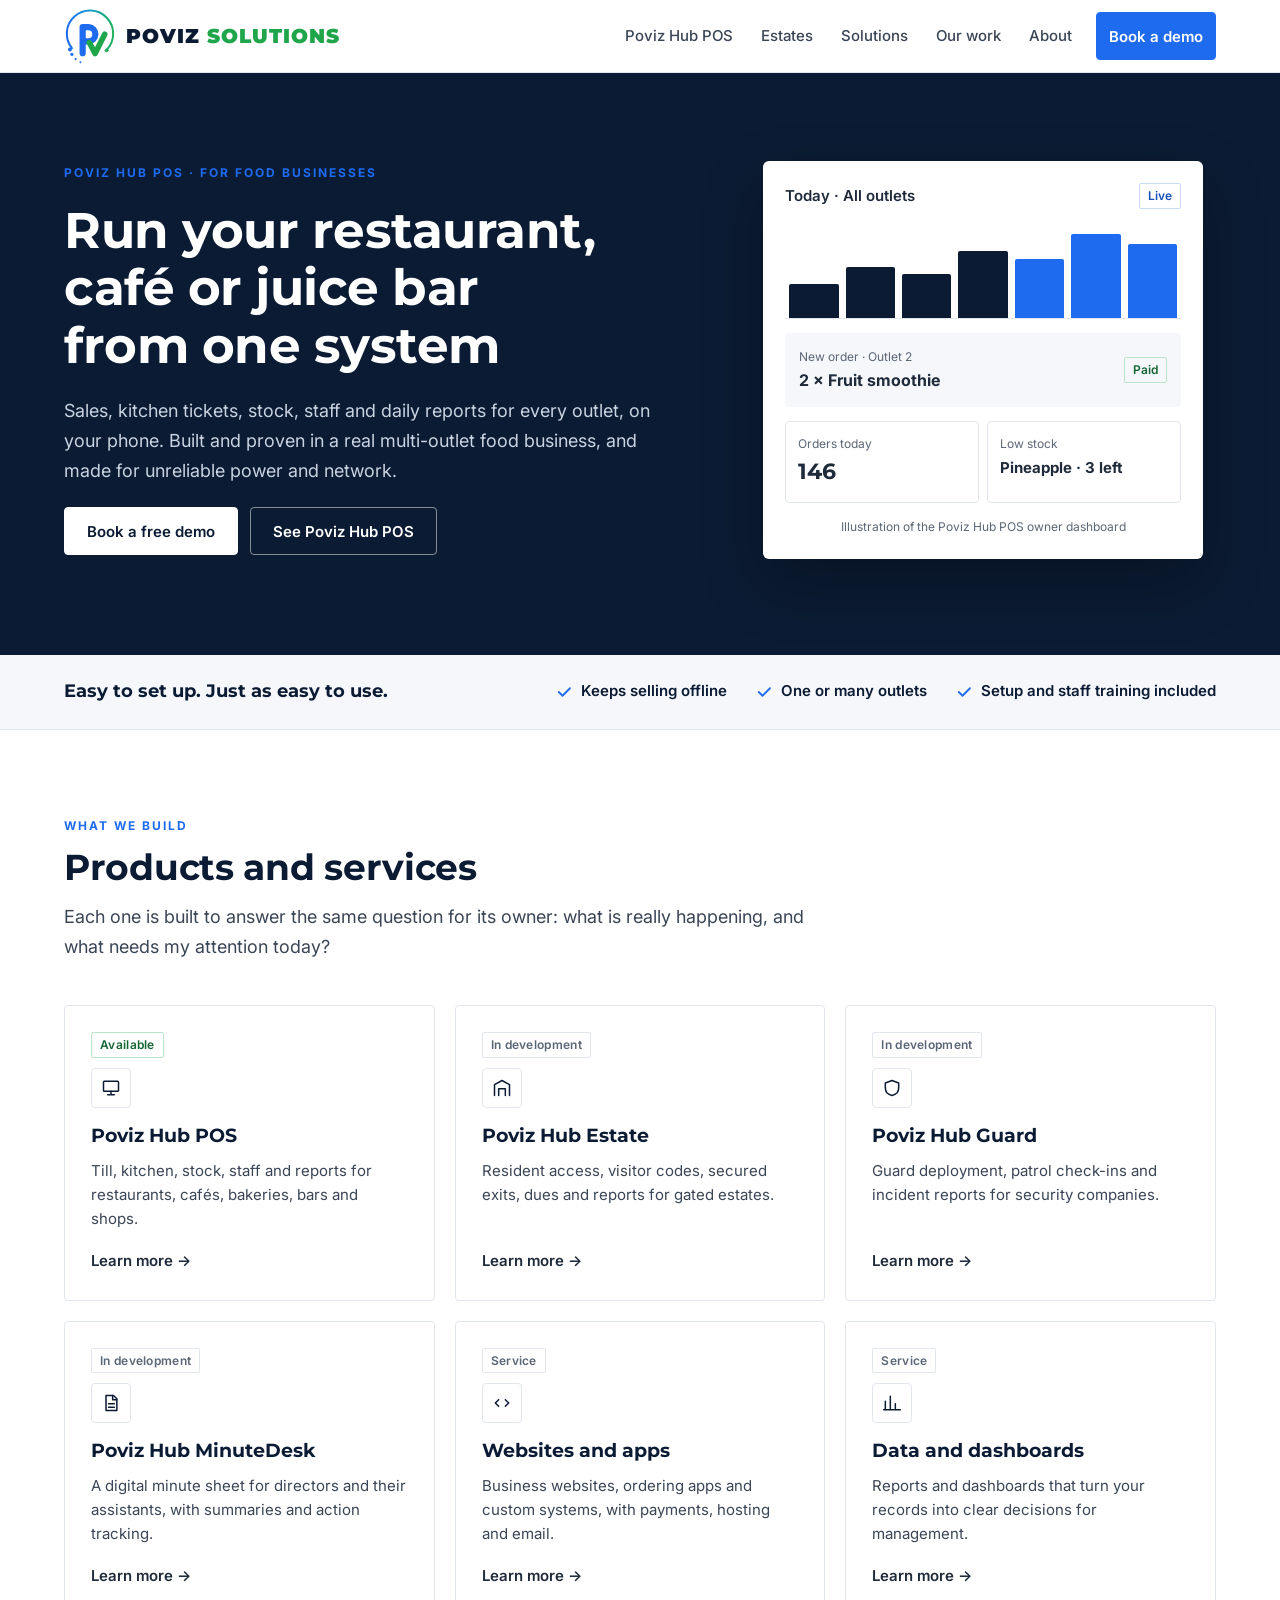
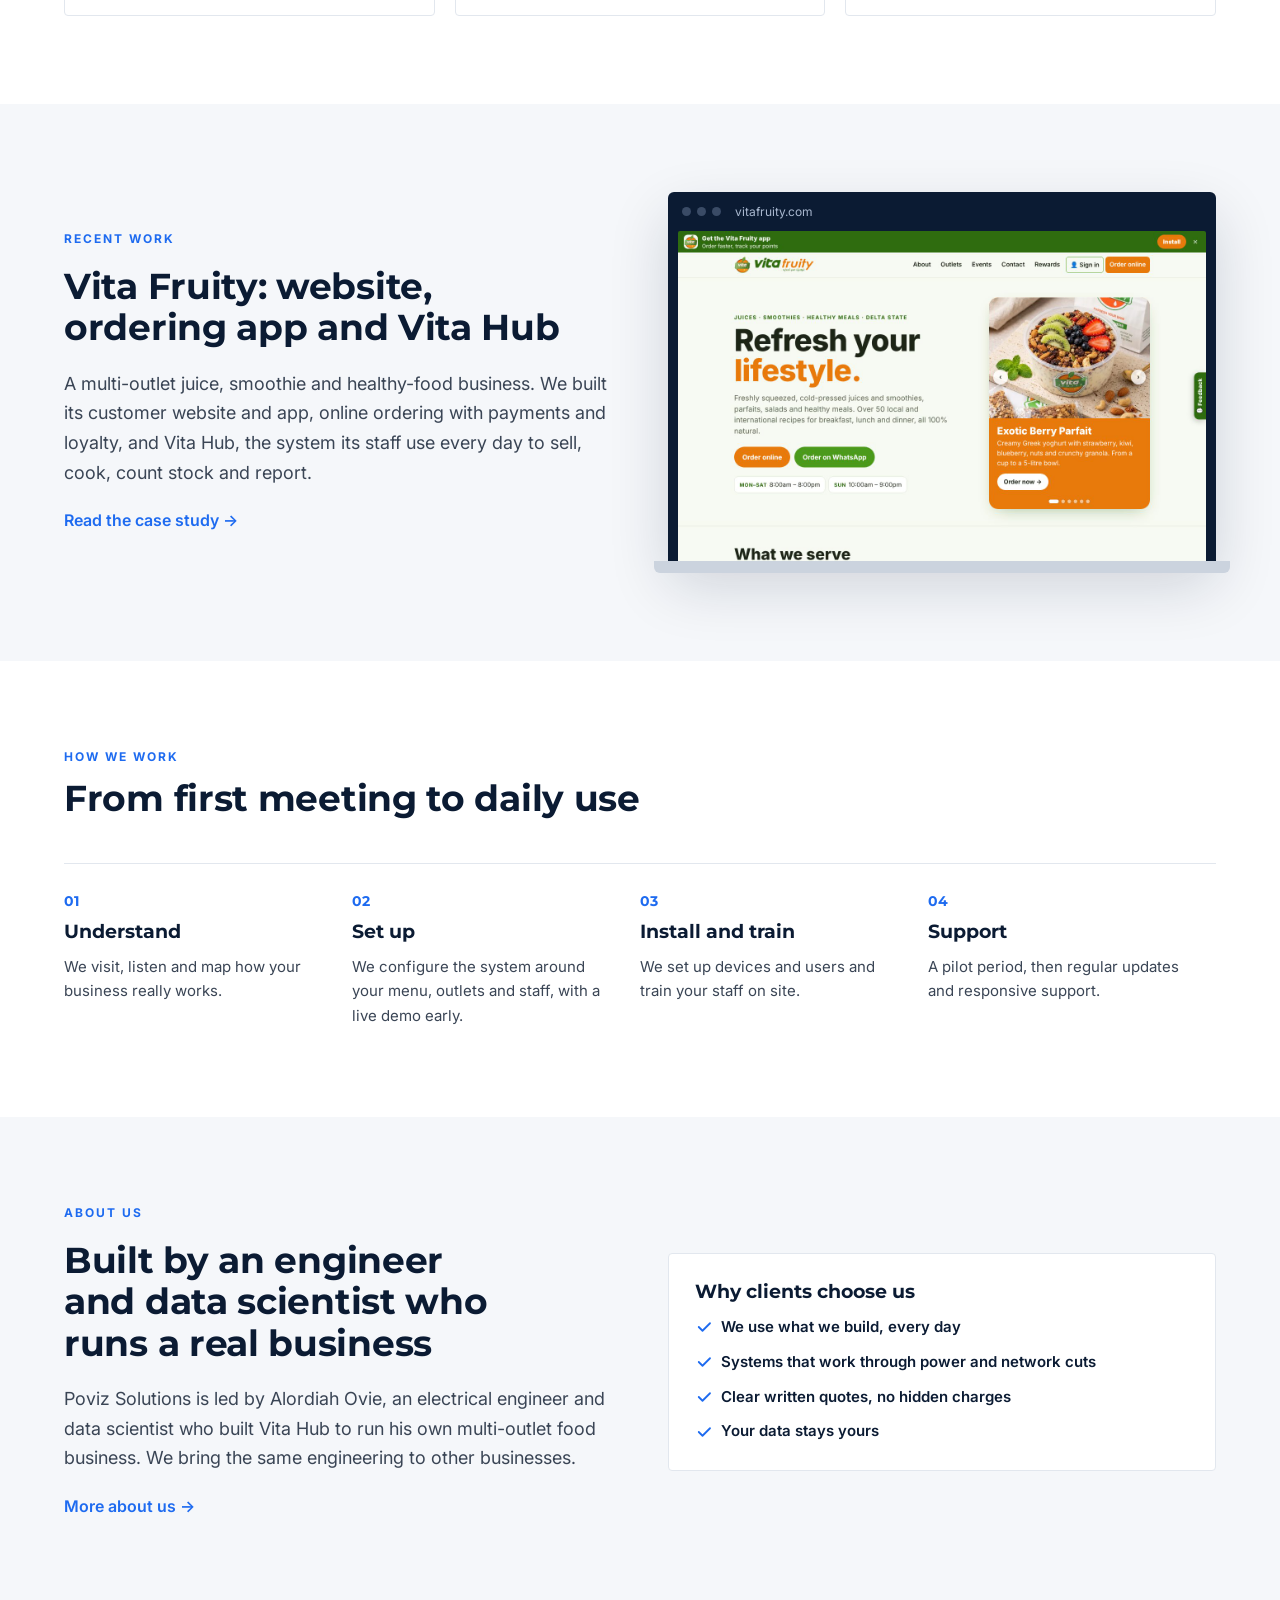
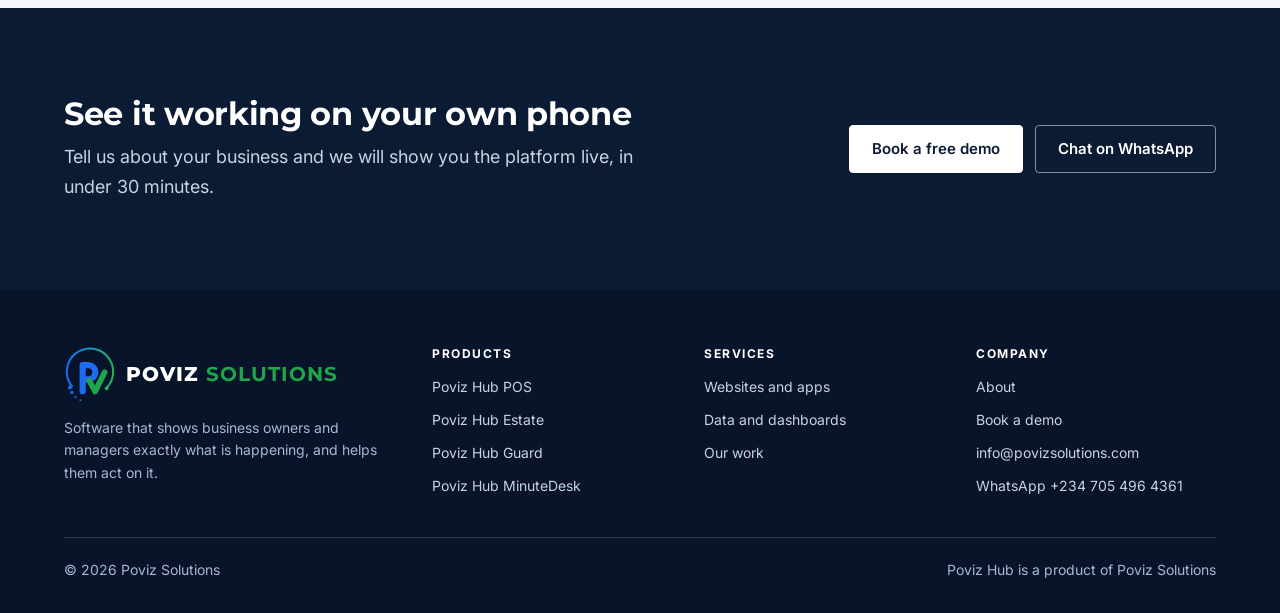
==== commit 06614283: "Restore original logo colours, wordmark and favicon; round photo with gradient ring Co-Authored-By: " ====
--- a/index.html
+++ b/index.html
@@ -19,7 +19,7 @@
 <body>
 <header class="site-header">
 <div class="wrap">
-<a class="logo" href="/" aria-label="Poviz Solutions home"><svg viewBox="14 6 92 100" aria-hidden="true"><path d="M28.1,76.8 A41 41 0 1 1 89.5,79.5" fill="none" stroke="currentColor" stroke-width="3.6" stroke-linecap="round"/><circle cx="24.5" cy="79" r="3.4" fill="currentColor"/><circle cx="28" cy="87.5" r="2.8" fill="currentColor"/><circle cx="34.5" cy="96" r="2" fill="currentColor"/><circle cx="43" cy="101.5" r="1.7" fill="currentColor"/><circle cx="89.5" cy="80.5" r="3.4" fill="currentColor"/><path d="M47,39.5 H57 A12.5 12.5 0 0 1 57,64.5 H47 M47,39.5 V85.5" fill="none" stroke="currentColor" stroke-width="11" stroke-linecap="round" stroke-linejoin="round"/><path d="M59,67 L69,86 L86,52" fill="none" stroke="currentColor" stroke-width="10" stroke-linecap="round" stroke-linejoin="round"/></svg><b>POVIZ <span>SOLUTIONS</span></b></a>
+<a class="logo" href="/" aria-label="Poviz Solutions home"><svg viewBox="14 6 92 100" aria-hidden="true"><defs><linearGradient id="pvnav" x1="0" y1="0" x2="1" y2="0"><stop offset="0" stop-color="#1E6BF0"/><stop offset="0.5" stop-color="#139BD0"/><stop offset="1" stop-color="#20B25A"/></linearGradient></defs><path d="M28.1,76.8 A41 41 0 1 1 89.5,79.5" fill="none" stroke="url(#pvnav)" stroke-width="3.6" stroke-linecap="round"/><circle cx="24.5" cy="79" r="3.4" fill="#1E6BF0"/><circle cx="28" cy="87.5" r="2.8" fill="#1E6BF0"/><circle cx="34.5" cy="96" r="2" fill="#1E6BF0"/><circle cx="43" cy="101.5" r="1.7" fill="#1E6BF0"/><circle cx="89.5" cy="80.5" r="3.4" fill="#20B25A"/><path d="M47,39.5 H57 A12.5 12.5 0 0 1 57,64.5 H47 M47,39.5 V85.5" fill="none" stroke="#1E6BF0" stroke-width="11" stroke-linecap="round" stroke-linejoin="round"/><path d="M59,67 L69,86 L86,52" fill="none" stroke="#1FA54A" stroke-width="10" stroke-linecap="round" stroke-linejoin="round"/></svg><b>POVIZ <span>SOLUTIONS</span></b></a>
 <nav class="nav" aria-label="Main"><a href="/pos/">Poviz Hub POS</a><a href="/estate/">Estates</a><a href="/solutions/">Solutions</a><a href="/work/">Our work</a><a href="/about/">About</a><a class="btn" href="/contact/">Book a demo</a></nav>
 <details class="menu"><summary aria-label="Open menu"><svg width="18" height="18" viewBox="0 0 24 24" fill="none" stroke="currentColor" stroke-width="2" stroke-linecap="round" aria-hidden="true"><path d="M4 7h16M4 12h16M4 17h16"/></svg>Menu</summary>
 <nav class="menu-panel" aria-label="Main"><a href="/pos/">Poviz Hub POS</a><a href="/estate/">Estates</a><a href="/solutions/">Solutions</a><a href="/work/">Our work</a><a href="/about/">About</a><a class="btn" href="/contact/">Book a demo</a></nav></details>
@@ -74,7 +74,7 @@
 <footer class="site-footer">
 <div class="wrap">
 <div class="foot-grid">
-<div><a class="logo light" href="/" aria-label="Poviz Solutions home"><svg viewBox="14 6 92 100" aria-hidden="true"><path d="M28.1,76.8 A41 41 0 1 1 89.5,79.5" fill="none" stroke="currentColor" stroke-width="3.6" stroke-linecap="round"/><circle cx="24.5" cy="79" r="3.4" fill="currentColor"/><circle cx="28" cy="87.5" r="2.8" fill="currentColor"/><circle cx="34.5" cy="96" r="2" fill="currentColor"/><circle cx="43" cy="101.5" r="1.7" fill="currentColor"/><circle cx="89.5" cy="80.5" r="3.4" fill="currentColor"/><path d="M47,39.5 H57 A12.5 12.5 0 0 1 57,64.5 H47 M47,39.5 V85.5" fill="none" stroke="currentColor" stroke-width="11" stroke-linecap="round" stroke-linejoin="round"/><path d="M59,67 L69,86 L86,52" fill="none" stroke="currentColor" stroke-width="10" stroke-linecap="round" stroke-linejoin="round"/></svg><b>POVIZ <span>SOLUTIONS</span></b></a>
+<div><a class="logo light" href="/" aria-label="Poviz Solutions home"><svg viewBox="14 6 92 100" aria-hidden="true"><defs><linearGradient id="pvfoot" x1="0" y1="0" x2="1" y2="0"><stop offset="0" stop-color="#1E6BF0"/><stop offset="0.5" stop-color="#139BD0"/><stop offset="1" stop-color="#20B25A"/></linearGradient></defs><path d="M28.1,76.8 A41 41 0 1 1 89.5,79.5" fill="none" stroke="url(#pvfoot)" stroke-width="3.6" stroke-linecap="round"/><circle cx="24.5" cy="79" r="3.4" fill="#1E6BF0"/><circle cx="28" cy="87.5" r="2.8" fill="#1E6BF0"/><circle cx="34.5" cy="96" r="2" fill="#1E6BF0"/><circle cx="43" cy="101.5" r="1.7" fill="#1E6BF0"/><circle cx="89.5" cy="80.5" r="3.4" fill="#20B25A"/><path d="M47,39.5 H57 A12.5 12.5 0 0 1 57,64.5 H47 M47,39.5 V85.5" fill="none" stroke="#1E6BF0" stroke-width="11" stroke-linecap="round" stroke-linejoin="round"/><path d="M59,67 L69,86 L86,52" fill="none" stroke="#1FA54A" stroke-width="10" stroke-linecap="round" stroke-linejoin="round"/></svg><b>POVIZ <span>SOLUTIONS</span></b></a>
 <p>Software that shows business owners and managers exactly what is happening, and helps them act on it.</p></div>
 <div><h3>Products</h3><ul><li><a href="/pos/">Poviz Hub POS</a></li><li><a href="/estate/">Poviz Hub Estate</a></li><li><a href="/guard/">Poviz Hub Guard</a></li><li><a href="/minutedesk/">Poviz Hub MinuteDesk</a></li></ul></div>
 <div><h3>Services</h3><ul><li><a href="/websites/">Websites and apps</a></li><li><a href="/data/">Data and dashboards</a></li><li><a href="/work/">Our work</a></li></ul></div>
--- a/assets/site.css
+++ b/assets/site.css
@@ -29,11 +29,11 @@
 .site-header{background:var(--white);border-bottom:1px solid var(--line);position:sticky;top:0;z-index:20}
 .site-header .wrap{display:flex;align-items:center;justify-content:space-between;gap:16px;min-height:72px}
 .logo{display:flex;align-items:center;gap:10px;text-decoration:none;color:var(--navy)}
-.logo svg{width:40px;height:44px;flex-shrink:0}
-.logo b{font-family:var(--display);font-weight:800;font-size:19px;letter-spacing:1.5px;white-space:nowrap}
-.logo b span{font-weight:600;color:var(--muted)}
-.on-dark .logo, .logo.light{color:var(--white)}
-.logo.light b span{color:#A9B8CF}
+.logo svg{width:52px;height:57px;flex-shrink:0}
+.logo b{font-family:var(--display);font-weight:900;font-size:20px;letter-spacing:1px;white-space:nowrap;color:var(--navy)}
+.logo b span{font-weight:900;color:#1FA54A}
+.logo.light b{color:var(--white);font-weight:800}
+.logo.light b span{color:#1FA54A;font-weight:700}
 .nav{display:flex;align-items:center;gap:4px;font-size:15px;font-weight:500}
 .nav a{color:var(--body);text-decoration:none;padding:10px 12px}
 .nav a:hover,.nav a[aria-current="page"]{color:var(--navy)}
@@ -51,7 +51,7 @@
   .menu-panel a:hover{background:var(--soft)}
   .menu-panel .btn{margin-top:6px;color:var(--white)}
 }
-@media (max-width:420px){.logo b{font-size:16px;letter-spacing:1px}.logo svg{width:34px;height:38px}}
+@media (max-width:420px){.logo b{font-size:16px;letter-spacing:.5px}.logo svg{width:40px;height:44px}}
 
 /* Buttons */
 .btn{display:inline-flex;align-items:center;justify-content:center;gap:8px;height:48px;padding:0 22px;border-radius:var(--radius);border:1.5px solid var(--blue);background:var(--blue);color:var(--white);font:600 15px var(--sans);text-decoration:none;cursor:pointer;white-space:nowrap}
@@ -198,12 +198,14 @@
 .faq p{margin-top:10px;color:var(--body);font-size:15px;line-height:1.7;max-width:760px}
 
 /* About */
-.profile{display:grid;grid-template-columns:260px minmax(0,1fr);gap:48px;align-items:start}
-.profile img{width:100%;aspect-ratio:1;object-fit:cover;border-radius:var(--radius);display:block;border:1px solid var(--line)}
-.profile .who{margin-top:14px}
+.profile{display:grid;grid-template-columns:280px minmax(0,1fr);gap:48px;align-items:start}
+.photo-ring{width:250px;height:250px;border-radius:50%;padding:6px;background:linear-gradient(135deg,#1E6BF0,#139BD0,#1FA54A)}
+.photo-ring img{width:100%;height:100%;border-radius:50%;object-fit:cover;display:block;border:4px solid #fff;background:#fff}
+.profile figure{display:flex;flex-direction:column;align-items:center;text-align:center}
+.profile .who{margin-top:16px}
 .profile .who b{display:block;font-family:var(--display);font-size:18px;color:var(--navy)}
 .profile .who span{font-size:14px;color:var(--muted)}
-@media (max-width:760px){.profile{grid-template-columns:minmax(0,1fr)}.profile figure{max-width:240px}}
+@media (max-width:760px){.profile{grid-template-columns:minmax(0,1fr)}}
 .profile figure{margin:0}
 .creds{list-style:none;margin:0;padding:0;display:flex;flex-direction:column}
 .creds li{padding:12px 0;border-bottom:1px solid var(--line);font-size:15px;color:var(--body)}
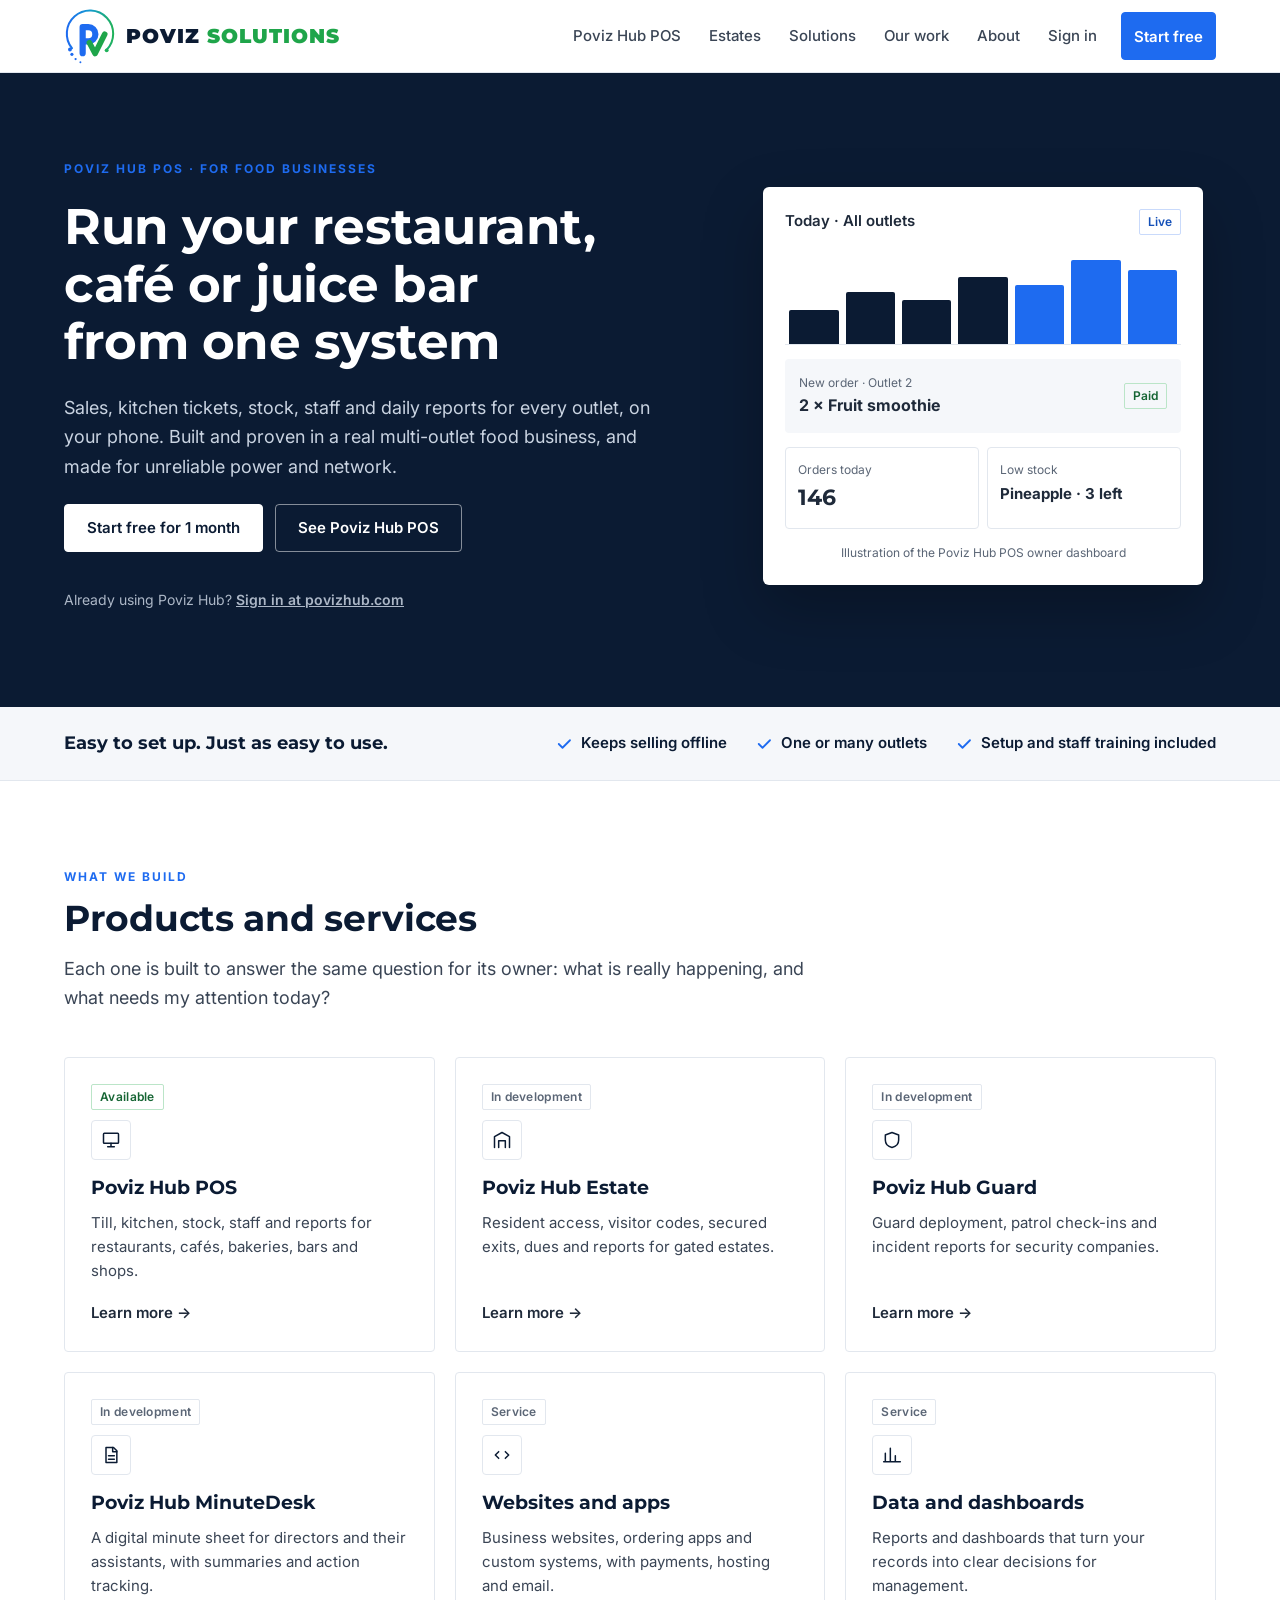
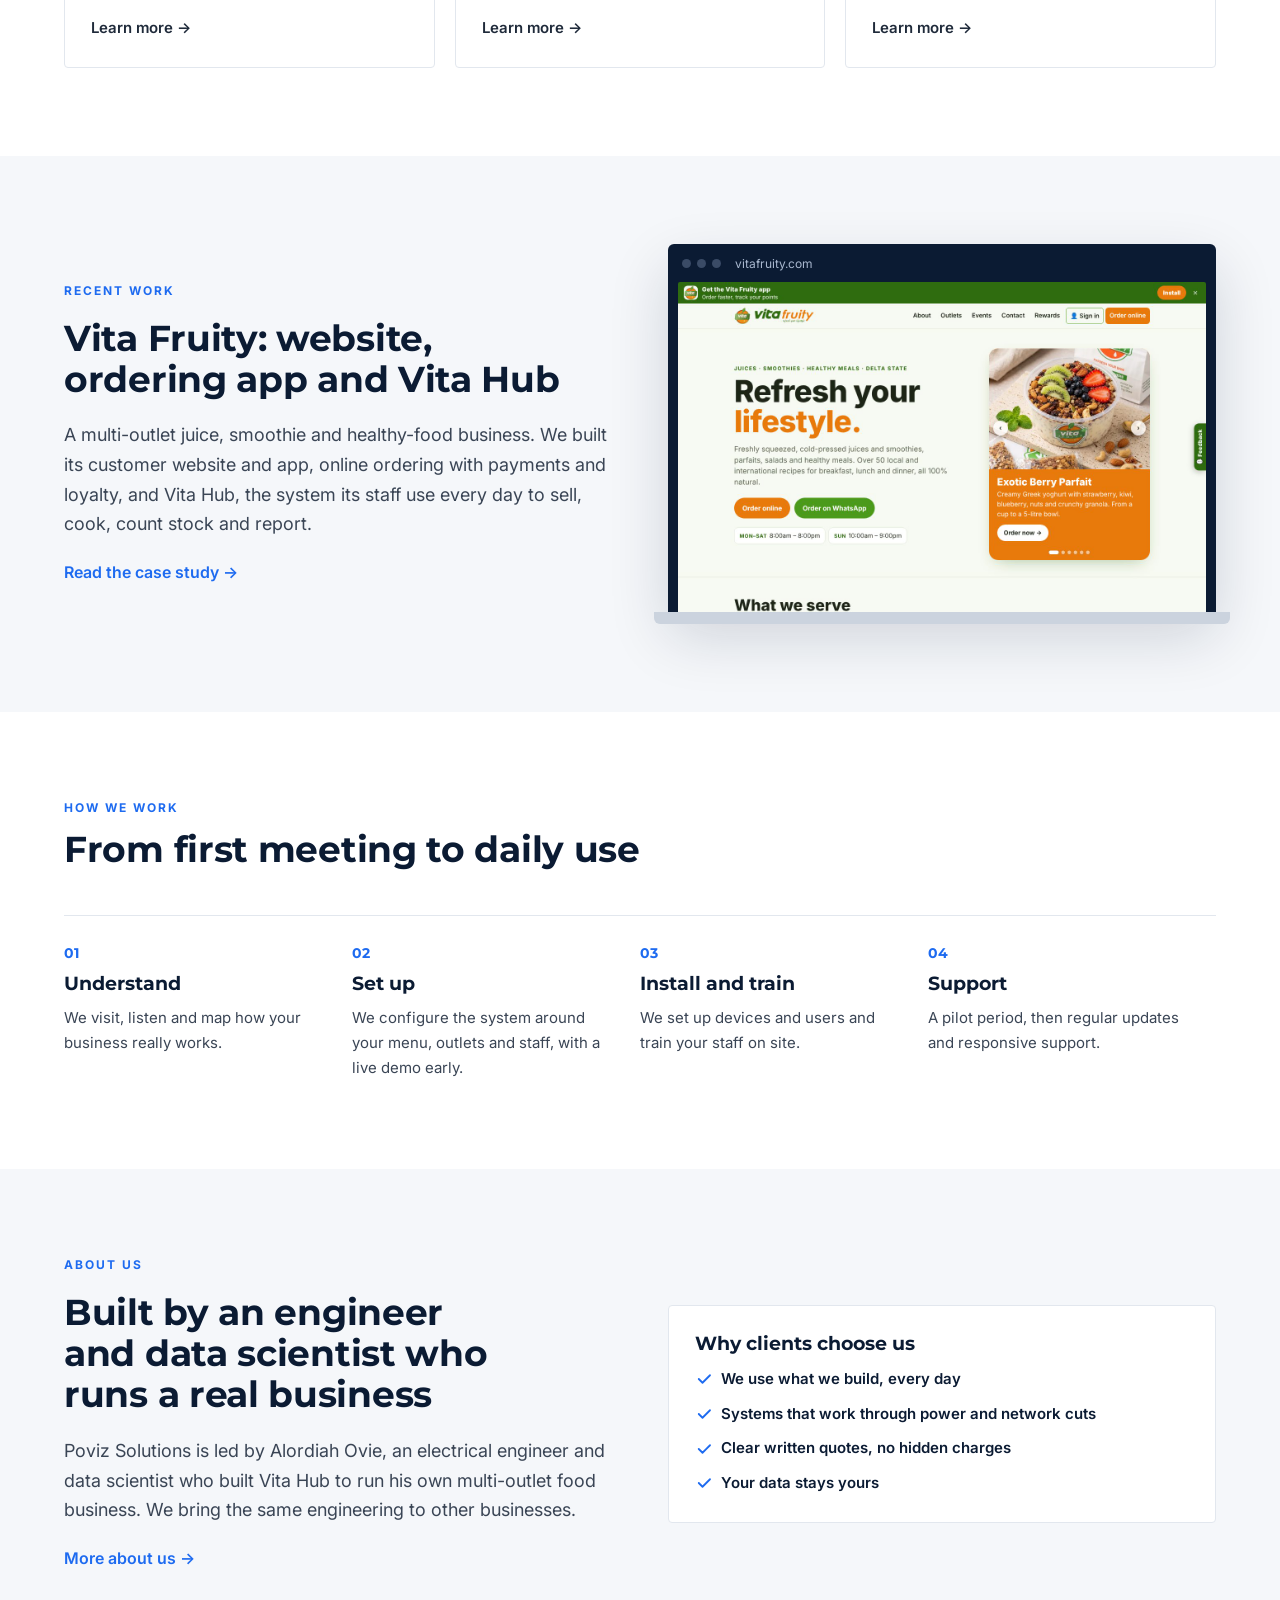
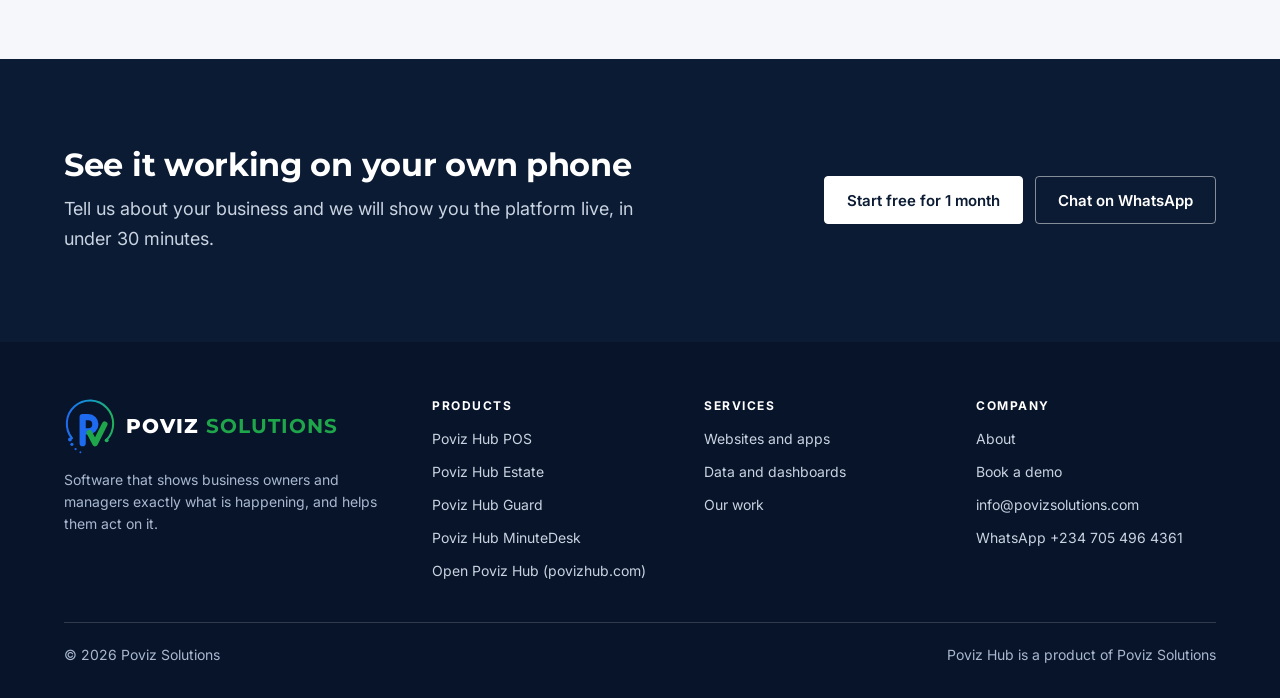
==== commit 47e0257a: "Link to the live Poviz Hub: Start free and Sign in on every page, prices in the POS FAQ Co-Authored-" ====
--- a/index.html
+++ b/index.html
@@ -20,14 +20,14 @@
 <header class="site-header">
 <div class="wrap">
 <a class="logo" href="/" aria-label="Poviz Solutions home"><svg viewBox="14 6 92 100" aria-hidden="true"><defs><linearGradient id="pvnav" x1="0" y1="0" x2="1" y2="0"><stop offset="0" stop-color="#1E6BF0"/><stop offset="0.5" stop-color="#139BD0"/><stop offset="1" stop-color="#20B25A"/></linearGradient></defs><path d="M28.1,76.8 A41 41 0 1 1 89.5,79.5" fill="none" stroke="url(#pvnav)" stroke-width="3.6" stroke-linecap="round"/><circle cx="24.5" cy="79" r="3.4" fill="#1E6BF0"/><circle cx="28" cy="87.5" r="2.8" fill="#1E6BF0"/><circle cx="34.5" cy="96" r="2" fill="#1E6BF0"/><circle cx="43" cy="101.5" r="1.7" fill="#1E6BF0"/><circle cx="89.5" cy="80.5" r="3.4" fill="#20B25A"/><path d="M47,39.5 H57 A12.5 12.5 0 0 1 57,64.5 H47 M47,39.5 V85.5" fill="none" stroke="#1E6BF0" stroke-width="11" stroke-linecap="round" stroke-linejoin="round"/><path d="M59,67 L69,86 L86,52" fill="none" stroke="#1FA54A" stroke-width="10" stroke-linecap="round" stroke-linejoin="round"/></svg><b>POVIZ <span>SOLUTIONS</span></b></a>
-<nav class="nav" aria-label="Main"><a href="/pos/">Poviz Hub POS</a><a href="/estate/">Estates</a><a href="/solutions/">Solutions</a><a href="/work/">Our work</a><a href="/about/">About</a><a class="btn" href="/contact/">Book a demo</a></nav>
+<nav class="nav" aria-label="Main"><a href="/pos/">Poviz Hub POS</a><a href="/estate/">Estates</a><a href="/solutions/">Solutions</a><a href="/work/">Our work</a><a href="/about/">About</a><a href="https://povizhub.com/signin/">Sign in</a><a class="btn" href="https://povizhub.com/signup/">Start free</a></nav>
 <details class="menu"><summary aria-label="Open menu"><svg width="18" height="18" viewBox="0 0 24 24" fill="none" stroke="currentColor" stroke-width="2" stroke-linecap="round" aria-hidden="true"><path d="M4 7h16M4 12h16M4 17h16"/></svg>Menu</summary>
-<nav class="menu-panel" aria-label="Main"><a href="/pos/">Poviz Hub POS</a><a href="/estate/">Estates</a><a href="/solutions/">Solutions</a><a href="/work/">Our work</a><a href="/about/">About</a><a class="btn" href="/contact/">Book a demo</a></nav></details>
+<nav class="menu-panel" aria-label="Main"><a href="/pos/">Poviz Hub POS</a><a href="/estate/">Estates</a><a href="/solutions/">Solutions</a><a href="/work/">Our work</a><a href="/about/">About</a><a href="https://povizhub.com/signin/">Sign in</a><a class="btn" href="https://povizhub.com/signup/">Start free</a></nav></details>
 </div>
 </header>
 <main>
 <section class="hero"><div class="wrap">
-<div class="copy"><div class="eyebrow">Poviz Hub POS · for food businesses</div><h1>Run your restaurant, café or juice bar from one system</h1><p class="lede">Sales, kitchen tickets, stock, staff and daily reports for every outlet, on your phone. Built and proven in a real multi-outlet food business, and made for unreliable power and network.</p><div class="btn-row"><a class="btn btn-light" href="/contact/?interest=pos">Book a free demo</a><a class="btn btn-ghost-light" href="/pos/">See Poviz Hub POS</a></div></div>
+<div class="copy"><div class="eyebrow">Poviz Hub POS · for food businesses</div><h1>Run your restaurant, café or juice bar from one system</h1><p class="lede">Sales, kitchen tickets, stock, staff and daily reports for every outlet, on your phone. Built and proven in a real multi-outlet food business, and made for unreliable power and network.</p><div class="btn-row"><a class="btn btn-light" href="https://povizhub.com/signup/">Start free for 1 month</a><a class="btn btn-ghost-light" href="/pos/">See Poviz Hub POS</a></div><p class="hero-note">Already using Poviz Hub? <a href="https://povizhub.com/signin/">Sign in at povizhub.com</a></p></div>
 <div class="panel" role="img" aria-label="Illustration of the Poviz Hub POS owner dashboard">
 <div class="panel-top"><span>Today · All outlets</span><span class="tag">Live</span></div>
 <div class="bars" aria-hidden="true"><span style="height:36%"></span><span style="height:54%"></span><span style="height:46%"></span><span style="height:70%"></span><span class="b" style="height:62%"></span><span class="b" style="height:88%"></span><span class="b" style="height:78%"></span></div>
@@ -68,7 +68,7 @@
 </div></section>
 <section class="section dark cta-band"><div class="wrap">
 <div><h2>See it working on your own phone</h2><p class="lede">Tell us about your business and we will show you the platform live, in under 30 minutes.</p></div>
-<div class="btn-row"><a class="btn btn-light" href="/contact/?interest=pos">Book a free demo</a><a class="btn btn-ghost-light" href="https://wa.me/2347054964361">Chat on WhatsApp</a></div>
+<div class="btn-row"><a class="btn btn-light" href="https://povizhub.com/signup/">Start free for 1 month</a><a class="btn btn-ghost-light" href="https://wa.me/2347054964361">Chat on WhatsApp</a></div>
 </div></section>
 </main>
 <footer class="site-footer">
@@ -76,7 +76,7 @@
 <div class="foot-grid">
 <div><a class="logo light" href="/" aria-label="Poviz Solutions home"><svg viewBox="14 6 92 100" aria-hidden="true"><defs><linearGradient id="pvfoot" x1="0" y1="0" x2="1" y2="0"><stop offset="0" stop-color="#1E6BF0"/><stop offset="0.5" stop-color="#139BD0"/><stop offset="1" stop-color="#20B25A"/></linearGradient></defs><path d="M28.1,76.8 A41 41 0 1 1 89.5,79.5" fill="none" stroke="url(#pvfoot)" stroke-width="3.6" stroke-linecap="round"/><circle cx="24.5" cy="79" r="3.4" fill="#1E6BF0"/><circle cx="28" cy="87.5" r="2.8" fill="#1E6BF0"/><circle cx="34.5" cy="96" r="2" fill="#1E6BF0"/><circle cx="43" cy="101.5" r="1.7" fill="#1E6BF0"/><circle cx="89.5" cy="80.5" r="3.4" fill="#20B25A"/><path d="M47,39.5 H57 A12.5 12.5 0 0 1 57,64.5 H47 M47,39.5 V85.5" fill="none" stroke="#1E6BF0" stroke-width="11" stroke-linecap="round" stroke-linejoin="round"/><path d="M59,67 L69,86 L86,52" fill="none" stroke="#1FA54A" stroke-width="10" stroke-linecap="round" stroke-linejoin="round"/></svg><b>POVIZ <span>SOLUTIONS</span></b></a>
 <p>Software that shows business owners and managers exactly what is happening, and helps them act on it.</p></div>
-<div><h3>Products</h3><ul><li><a href="/pos/">Poviz Hub POS</a></li><li><a href="/estate/">Poviz Hub Estate</a></li><li><a href="/guard/">Poviz Hub Guard</a></li><li><a href="/minutedesk/">Poviz Hub MinuteDesk</a></li></ul></div>
+<div><h3>Products</h3><ul><li><a href="/pos/">Poviz Hub POS</a></li><li><a href="/estate/">Poviz Hub Estate</a></li><li><a href="/guard/">Poviz Hub Guard</a></li><li><a href="/minutedesk/">Poviz Hub MinuteDesk</a></li><li><a href="https://povizhub.com">Open Poviz Hub (povizhub.com)</a></li></ul></div>
 <div><h3>Services</h3><ul><li><a href="/websites/">Websites and apps</a></li><li><a href="/data/">Data and dashboards</a></li><li><a href="/work/">Our work</a></li></ul></div>
 <div><h3>Company</h3><ul><li><a href="/about/">About</a></li><li><a href="/contact/">Book a demo</a></li><li><a href="mailto:info@povizsolutions.com">info@povizsolutions.com</a></li><li><a href="https://wa.me/2347054964361">WhatsApp +234 705 496 4361</a></li></ul></div>
 </div>
--- a/assets/site.css
+++ b/assets/site.css
@@ -247,3 +247,6 @@
 .foot-grid a:hover{color:var(--white);text-decoration:underline}
 .foot-grid p{margin-top:14px;max-width:320px;line-height:1.6}
 .foot-base{border-top:1px solid var(--line-dark);margin-top:40px;padding-top:20px;display:flex;flex-wrap:wrap;justify-content:space-between;gap:12px}
+
+.hero-note{margin:14px 0 0;font-size:14px;opacity:.85}
+.hero-note a{color:inherit;font-weight:600}
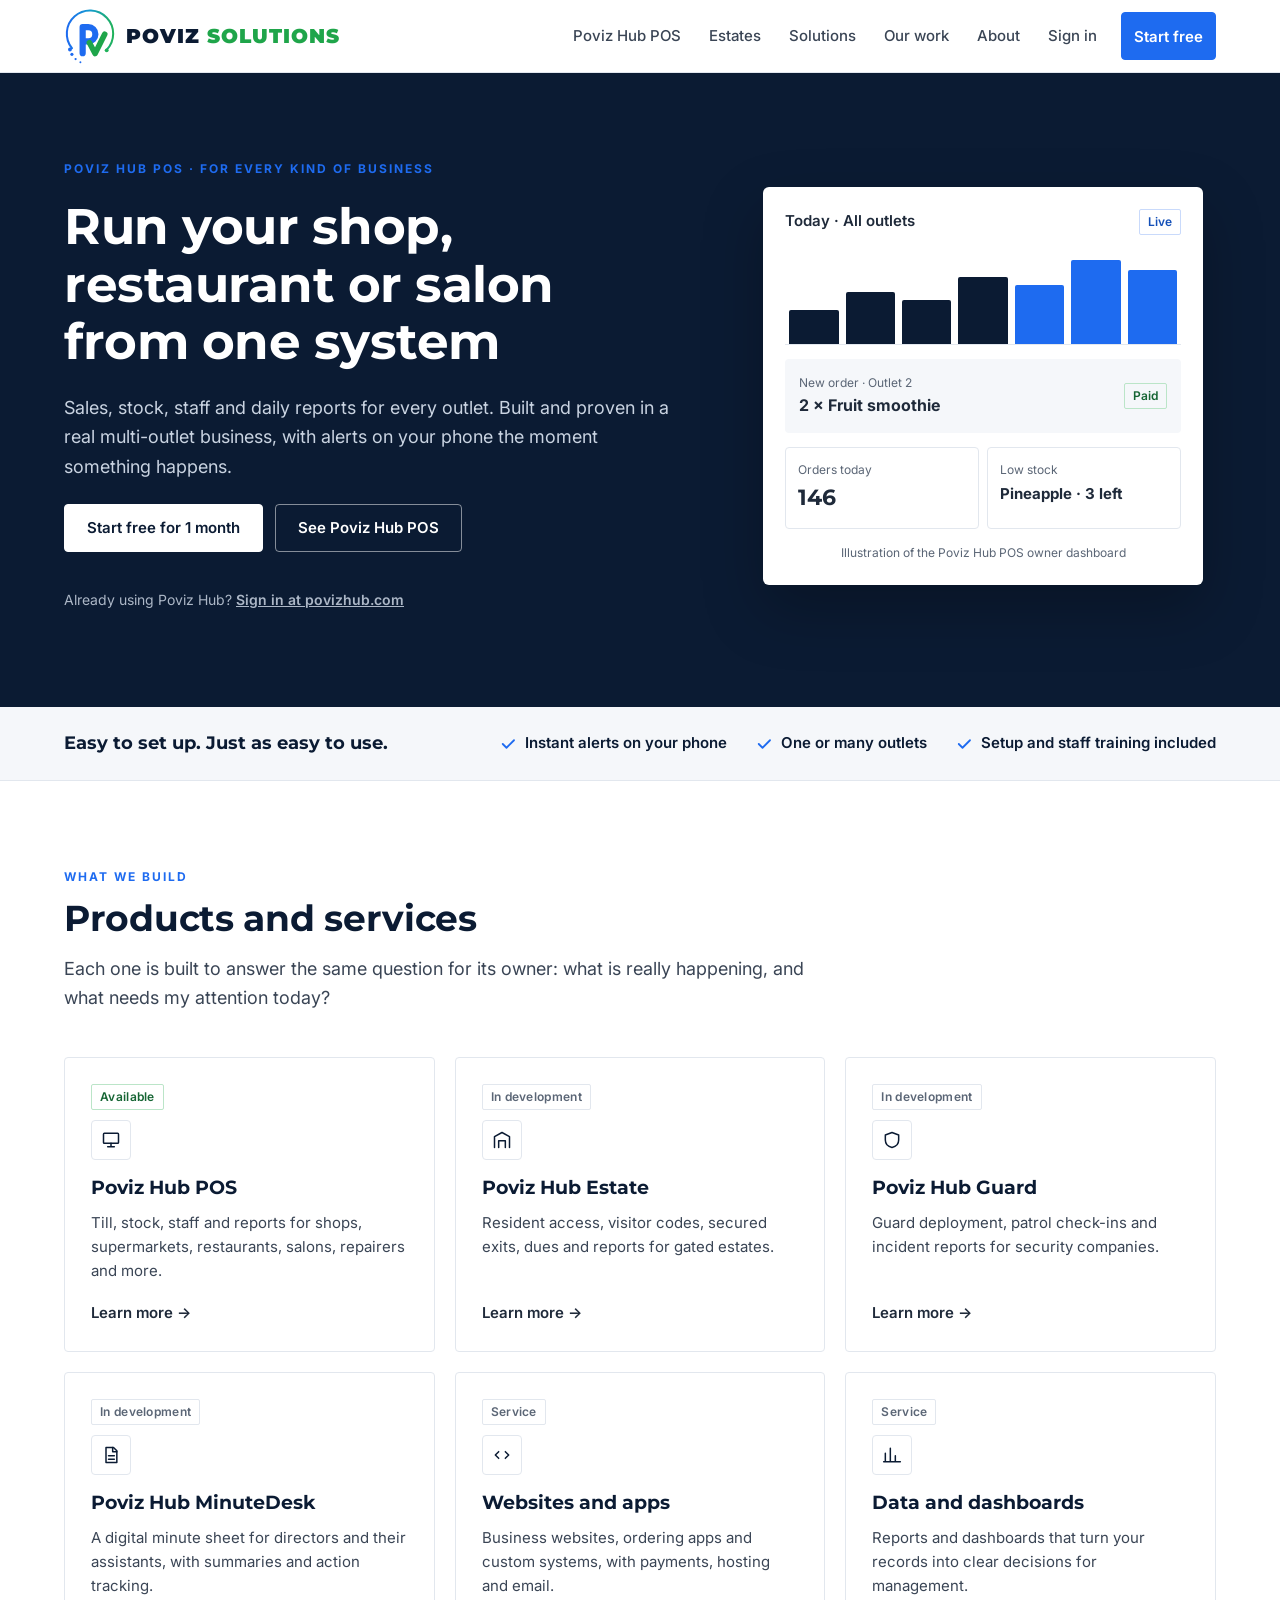
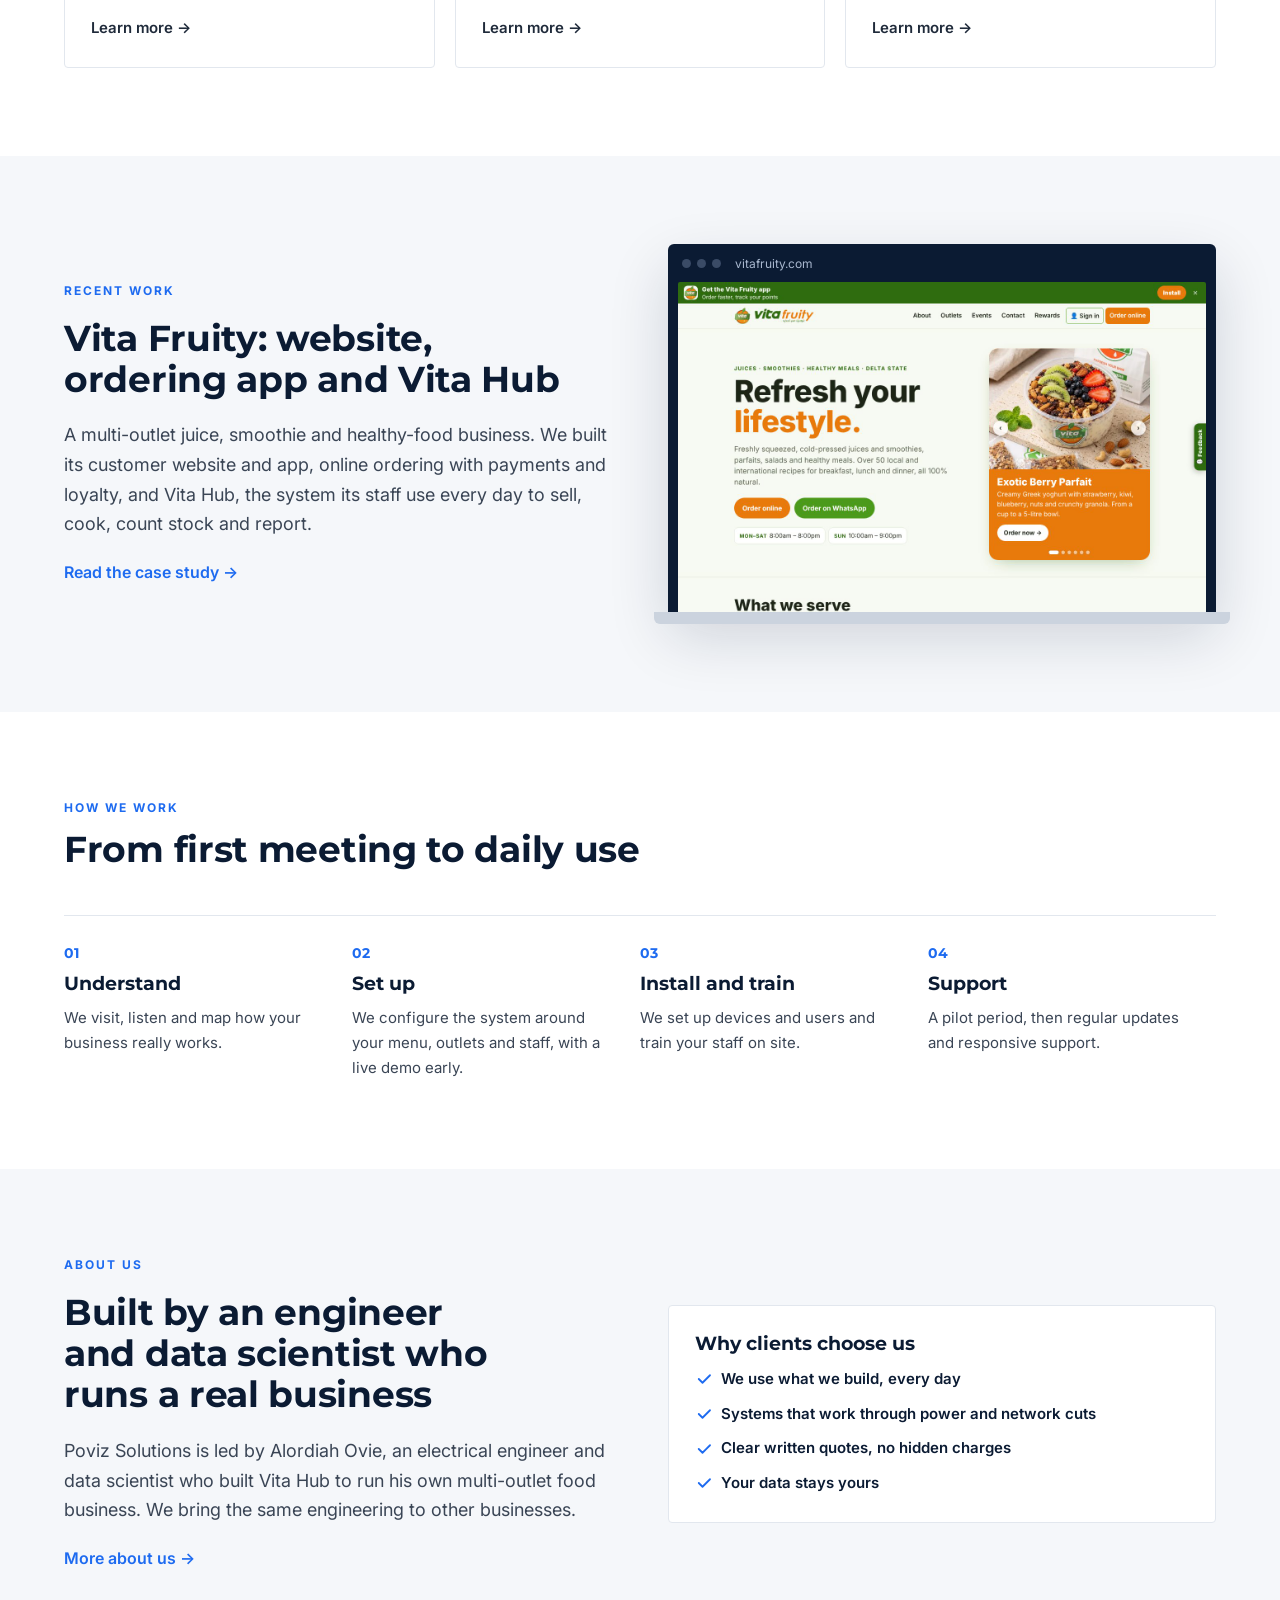
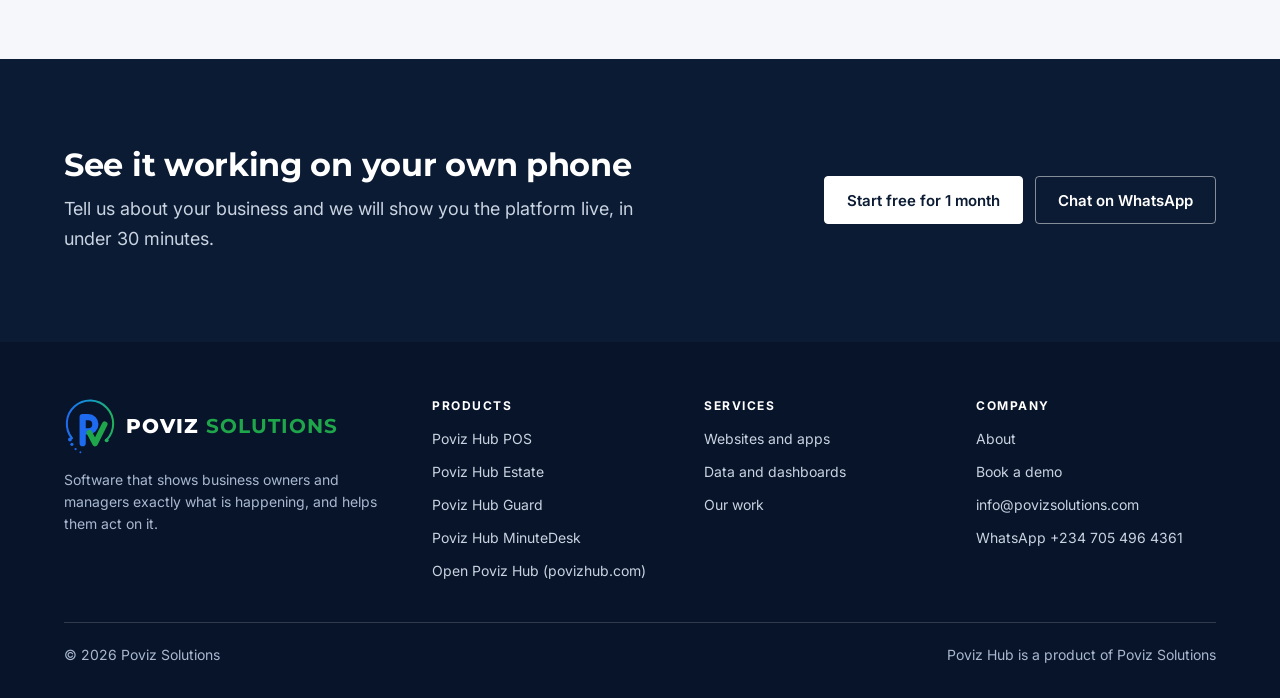
==== commit aa50f443: "Poviz Hub POS is for every kind of business; drop offline as a selling point Co-Authored-By: Claude " ====
--- a/index.html
+++ b/index.html
@@ -4,9 +4,9 @@
 <meta charset="utf-8">
 <meta name="viewport" content="width=device-width, initial-scale=1">
 <title>Poviz Solutions | POS and business software for restaurants, cafés and food businesses</title>
-<meta name="description" content="Poviz Hub POS: till, kitchen, stock, staff and reports for restaurants, cafés, juice bars and food businesses. Works offline and runs multiple outlets. Also websites, apps and data dashboards.">
+<meta name="description" content="Poviz Hub POS: sales, stock, staff and reports for shops, supermarkets, restaurants, salons, repairers and more, with instant alerts on your phone and one or many outlets. Also websites, apps and data dashboards.">
 <meta property="og:title" content="Poviz Solutions | POS and business software for restaurants, cafés and food businesses">
-<meta property="og:description" content="Poviz Hub POS: till, kitchen, stock, staff and reports for restaurants, cafés, juice bars and food businesses. Works offline and runs multiple outlets. Also websites, apps and data dashboards.">
+<meta property="og:description" content="Poviz Hub POS: sales, stock, staff and reports for shops, supermarkets, restaurants, salons, repairers and more, with instant alerts on your phone and one or many outlets. Also websites, apps and data dashboards.">
 <meta property="og:type" content="website">
 <meta property="og:url" content="https://povizsolutions.com/">
 <link rel="canonical" href="https://povizsolutions.com/">
@@ -27,7 +27,7 @@
 </header>
 <main>
 <section class="hero"><div class="wrap">
-<div class="copy"><div class="eyebrow">Poviz Hub POS · for food businesses</div><h1>Run your restaurant, café or juice bar from one system</h1><p class="lede">Sales, kitchen tickets, stock, staff and daily reports for every outlet, on your phone. Built and proven in a real multi-outlet food business, and made for unreliable power and network.</p><div class="btn-row"><a class="btn btn-light" href="https://povizhub.com/signup/">Start free for 1 month</a><a class="btn btn-ghost-light" href="/pos/">See Poviz Hub POS</a></div><p class="hero-note">Already using Poviz Hub? <a href="https://povizhub.com/signin/">Sign in at povizhub.com</a></p></div>
+<div class="copy"><div class="eyebrow">Poviz Hub POS · for every kind of business</div><h1>Run your shop, restaurant or salon from one system</h1><p class="lede">Sales, stock, staff and daily reports for every outlet. Built and proven in a real multi-outlet business, with alerts on your phone the moment something happens.</p><div class="btn-row"><a class="btn btn-light" href="https://povizhub.com/signup/">Start free for 1 month</a><a class="btn btn-ghost-light" href="/pos/">See Poviz Hub POS</a></div><p class="hero-note">Already using Poviz Hub? <a href="https://povizhub.com/signin/">Sign in at povizhub.com</a></p></div>
 <div class="panel" role="img" aria-label="Illustration of the Poviz Hub POS owner dashboard">
 <div class="panel-top"><span>Today · All outlets</span><span class="tag">Live</span></div>
 <div class="bars" aria-hidden="true"><span style="height:36%"></span><span style="height:54%"></span><span style="height:46%"></span><span style="height:70%"></span><span class="b" style="height:62%"></span><span class="b" style="height:88%"></span><span class="b" style="height:78%"></span></div>
@@ -35,11 +35,11 @@
 <div class="panel-grid"><div><small>Orders today</small><b>146</b></div><div><small>Low stock</small><b class="sm">Pineapple · 3 left</b></div></div>
 <div class="panel-note">Illustration of the Poviz Hub POS owner dashboard</div>
 </div>
-</div></section><section class="strip"><div class="wrap"><p>Easy to set up. Just as easy to use.</p><ul class="ticks"><li><svg width="18" height="18" viewBox="0 0 24 24" fill="none" stroke="currentColor" stroke-width="2.4" stroke-linecap="round" stroke-linejoin="round" aria-hidden="true"><path d="M5 12l5 5L20 7"/></svg>Keeps selling offline</li><li><svg width="18" height="18" viewBox="0 0 24 24" fill="none" stroke="currentColor" stroke-width="2.4" stroke-linecap="round" stroke-linejoin="round" aria-hidden="true"><path d="M5 12l5 5L20 7"/></svg>One or many outlets</li><li><svg width="18" height="18" viewBox="0 0 24 24" fill="none" stroke="currentColor" stroke-width="2.4" stroke-linecap="round" stroke-linejoin="round" aria-hidden="true"><path d="M5 12l5 5L20 7"/></svg>Setup and staff training included</li></ul></div></section>
+</div></section><section class="strip"><div class="wrap"><p>Easy to set up. Just as easy to use.</p><ul class="ticks"><li><svg width="18" height="18" viewBox="0 0 24 24" fill="none" stroke="currentColor" stroke-width="2.4" stroke-linecap="round" stroke-linejoin="round" aria-hidden="true"><path d="M5 12l5 5L20 7"/></svg>Instant alerts on your phone</li><li><svg width="18" height="18" viewBox="0 0 24 24" fill="none" stroke="currentColor" stroke-width="2.4" stroke-linecap="round" stroke-linejoin="round" aria-hidden="true"><path d="M5 12l5 5L20 7"/></svg>One or many outlets</li><li><svg width="18" height="18" viewBox="0 0 24 24" fill="none" stroke="currentColor" stroke-width="2.4" stroke-linecap="round" stroke-linejoin="round" aria-hidden="true"><path d="M5 12l5 5L20 7"/></svg>Setup and staff training included</li></ul></div></section>
 <section class="section"><div class="wrap">
 <div class="head"><div class="eyebrow">What we build</div><h2>Products and services</h2><p class="lede">Each one is built to answer the same question for its owner: what is really happening, and what needs my attention today?</p></div>
 <div class="grid g3">
-<a class="card" href="/pos/"><span class="label live">Available</span><span class="icon"><svg width="20" height="20" viewBox="0 0 24 24" fill="none" stroke="currentColor" stroke-width="1.8" stroke-linecap="round" stroke-linejoin="round" aria-hidden="true"><rect x="3" y="4" width="18" height="12" rx="1"/><path d="M8 20h8M12 16v4"/></svg></span><h3>Poviz Hub POS</h3><p>Till, kitchen, stock, staff and reports for restaurants, cafés, bakeries, bars and shops.</p><span class="more">Learn more →</span></a>
+<a class="card" href="/pos/"><span class="label live">Available</span><span class="icon"><svg width="20" height="20" viewBox="0 0 24 24" fill="none" stroke="currentColor" stroke-width="1.8" stroke-linecap="round" stroke-linejoin="round" aria-hidden="true"><rect x="3" y="4" width="18" height="12" rx="1"/><path d="M8 20h8M12 16v4"/></svg></span><h3>Poviz Hub POS</h3><p>Till, stock, staff and reports for shops, supermarkets, restaurants, salons, repairers and more.</p><span class="more">Learn more →</span></a>
 <a class="card" href="/estate/"><span class="label">In development</span><span class="icon"><svg width="20" height="20" viewBox="0 0 24 24" fill="none" stroke="currentColor" stroke-width="1.8" stroke-linecap="round" stroke-linejoin="round" aria-hidden="true"><path d="M3 21V8l9-5 9 5v13"/><path d="M8 21v-8h8v8"/></svg></span><h3>Poviz Hub Estate</h3><p>Resident access, visitor codes, secured exits, dues and reports for gated estates.</p><span class="more">Learn more →</span></a>
 <a class="card" href="/guard/"><span class="label">In development</span><span class="icon"><svg width="20" height="20" viewBox="0 0 24 24" fill="none" stroke="currentColor" stroke-width="1.8" stroke-linecap="round" stroke-linejoin="round" aria-hidden="true"><path d="M12 3l8 3v6c0 5-3.5 8-8 9-4.5-1-8-4-8-9V6z"/></svg></span><h3>Poviz Hub Guard</h3><p>Guard deployment, patrol check-ins and incident reports for security companies.</p><span class="more">Learn more →</span></a>
 <a class="card" href="/minutedesk/"><span class="label">In development</span><span class="icon"><svg width="20" height="20" viewBox="0 0 24 24" fill="none" stroke="currentColor" stroke-width="1.8" stroke-linecap="round" stroke-linejoin="round" aria-hidden="true"><path d="M6 3h9l4 4v14H6z"/><path d="M14 3v5h5M9 13h7M9 17h7"/></svg></span><h3>Poviz Hub MinuteDesk</h3><p>A digital minute sheet for directors and their assistants, with summaries and action tracking.</p><span class="more">Learn more →</span></a>
